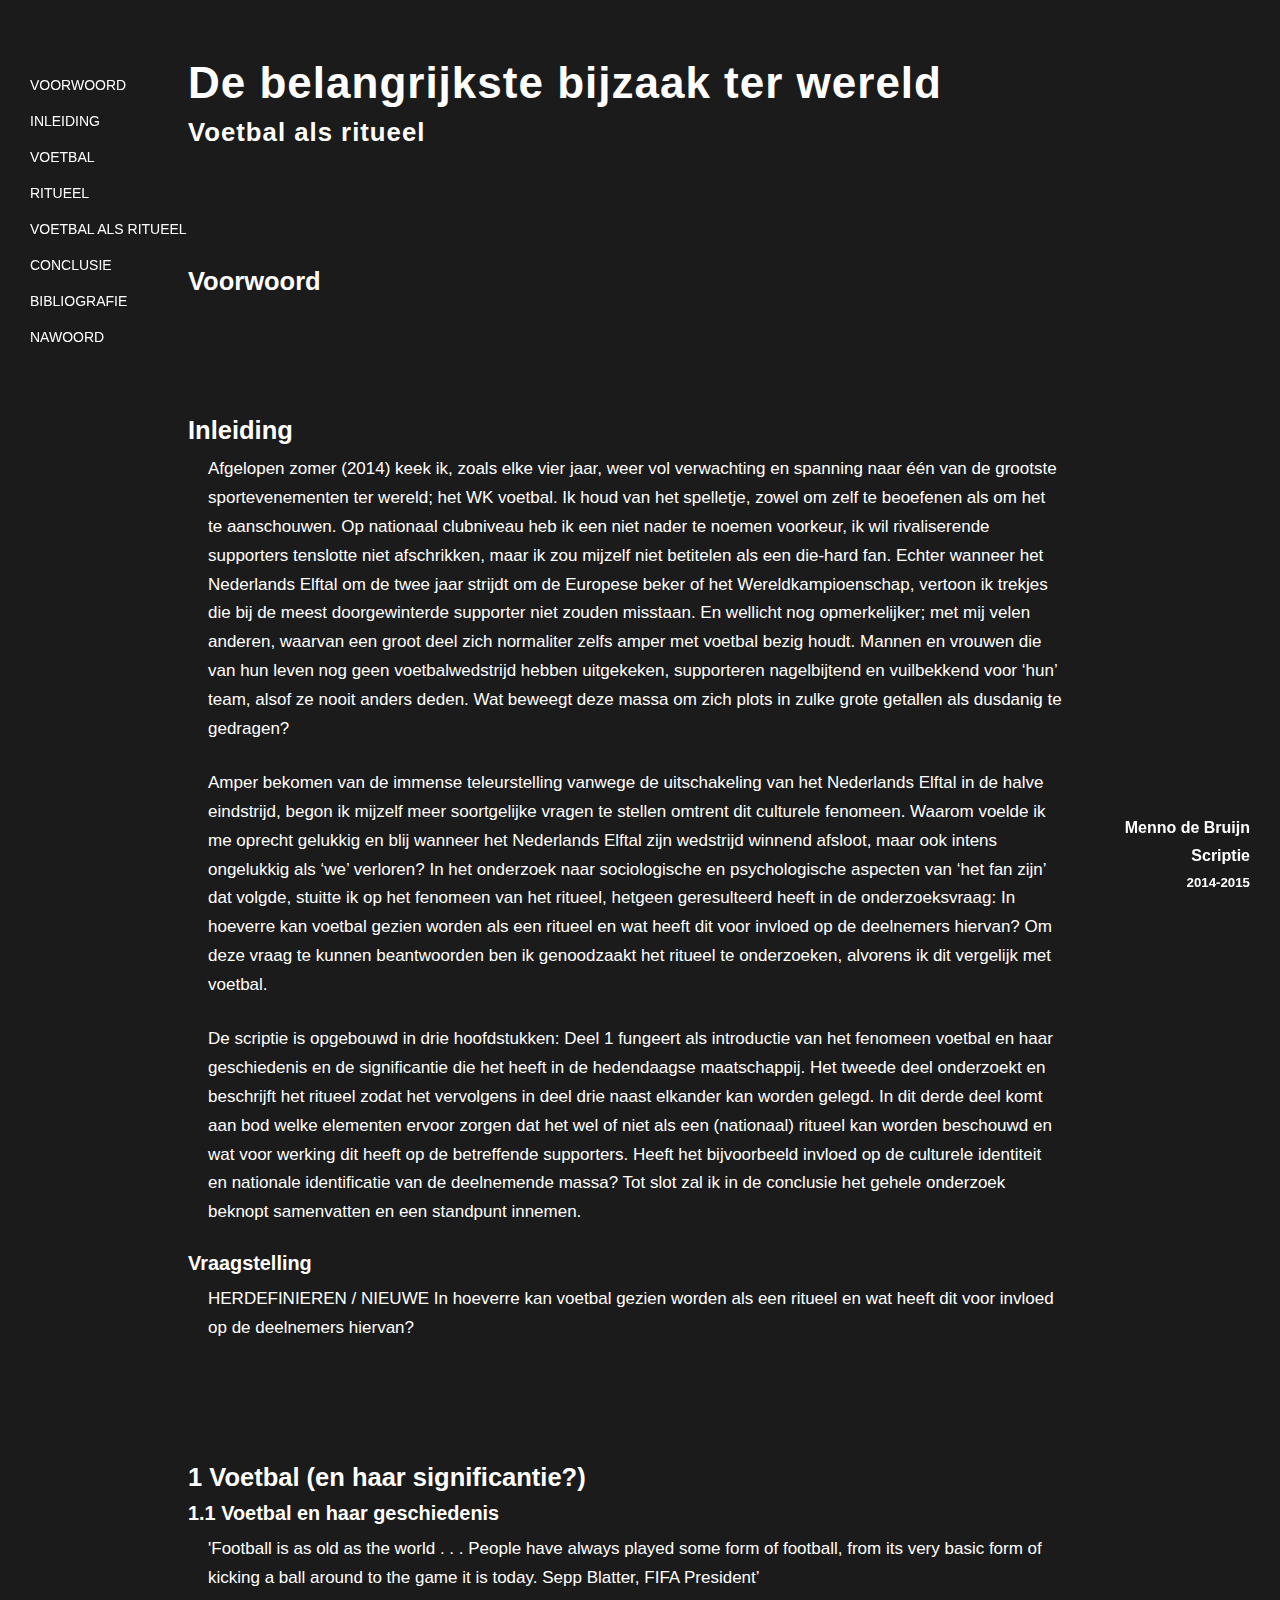
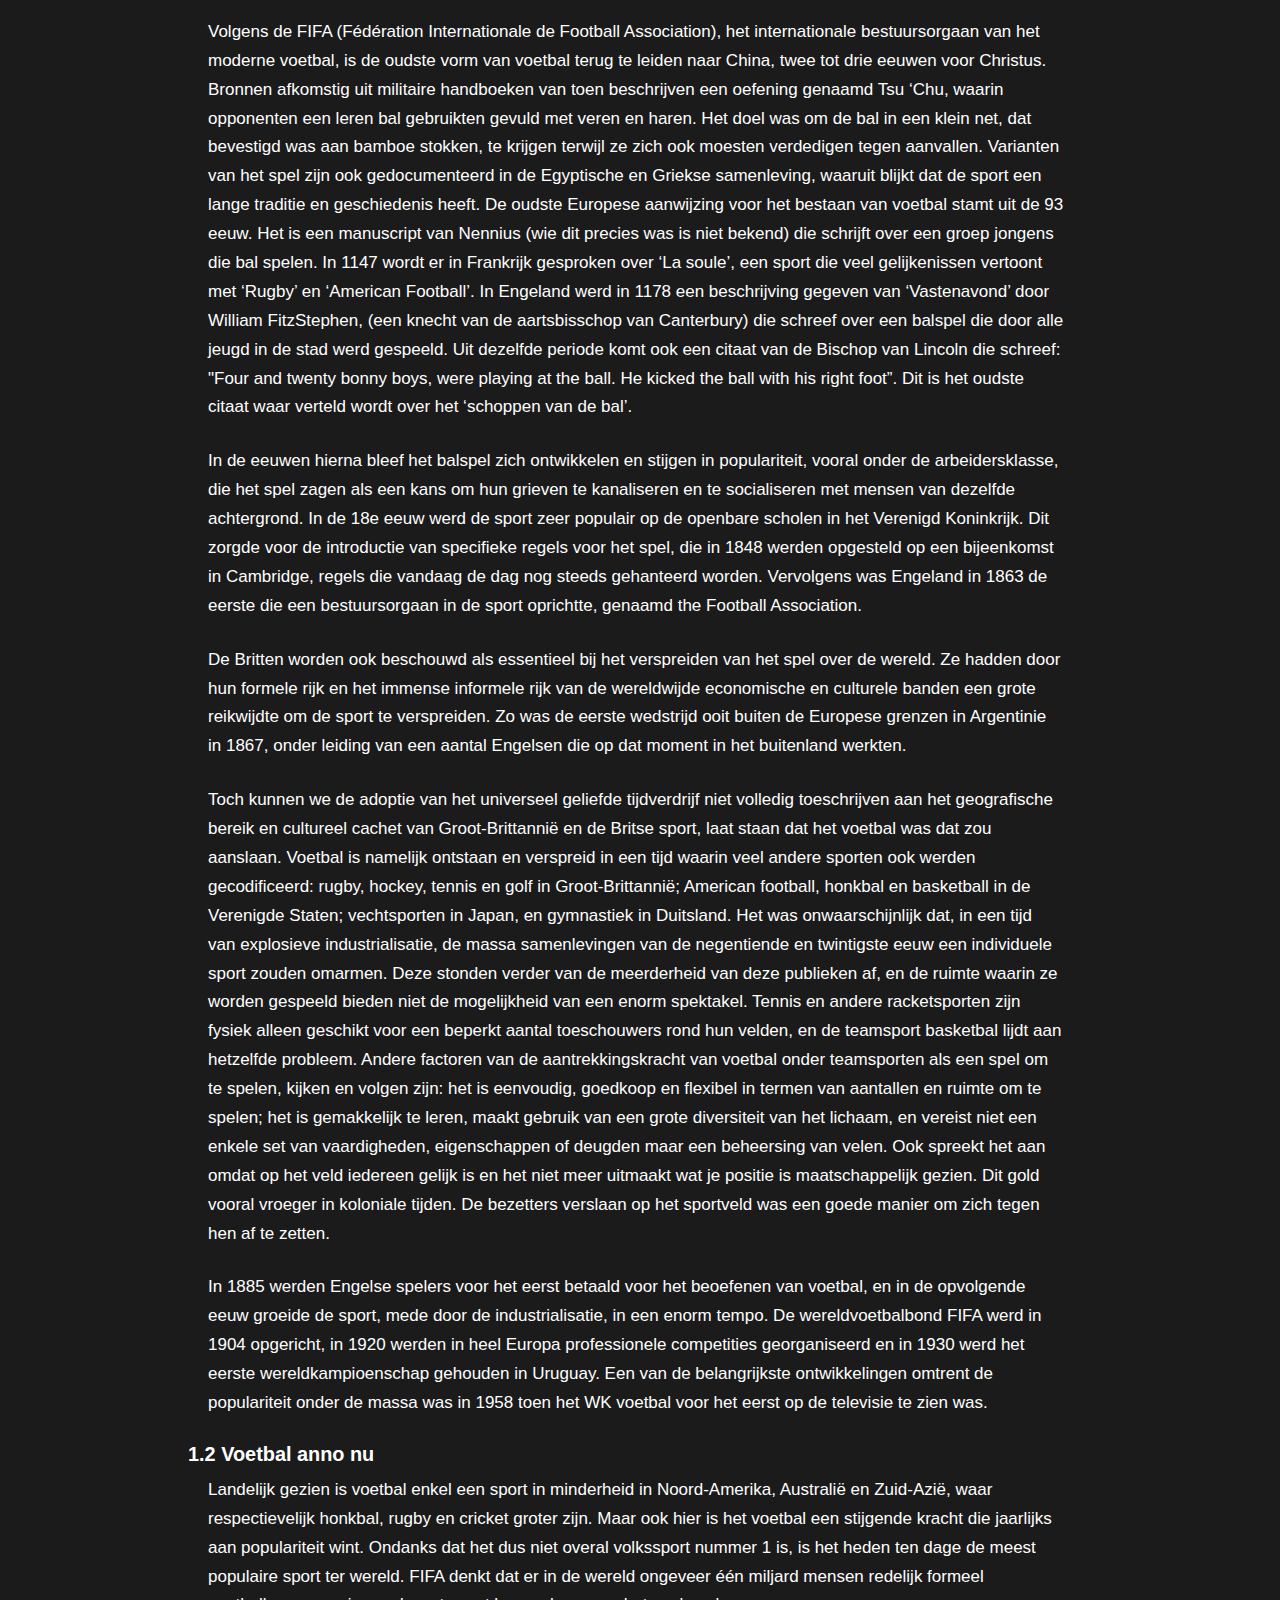
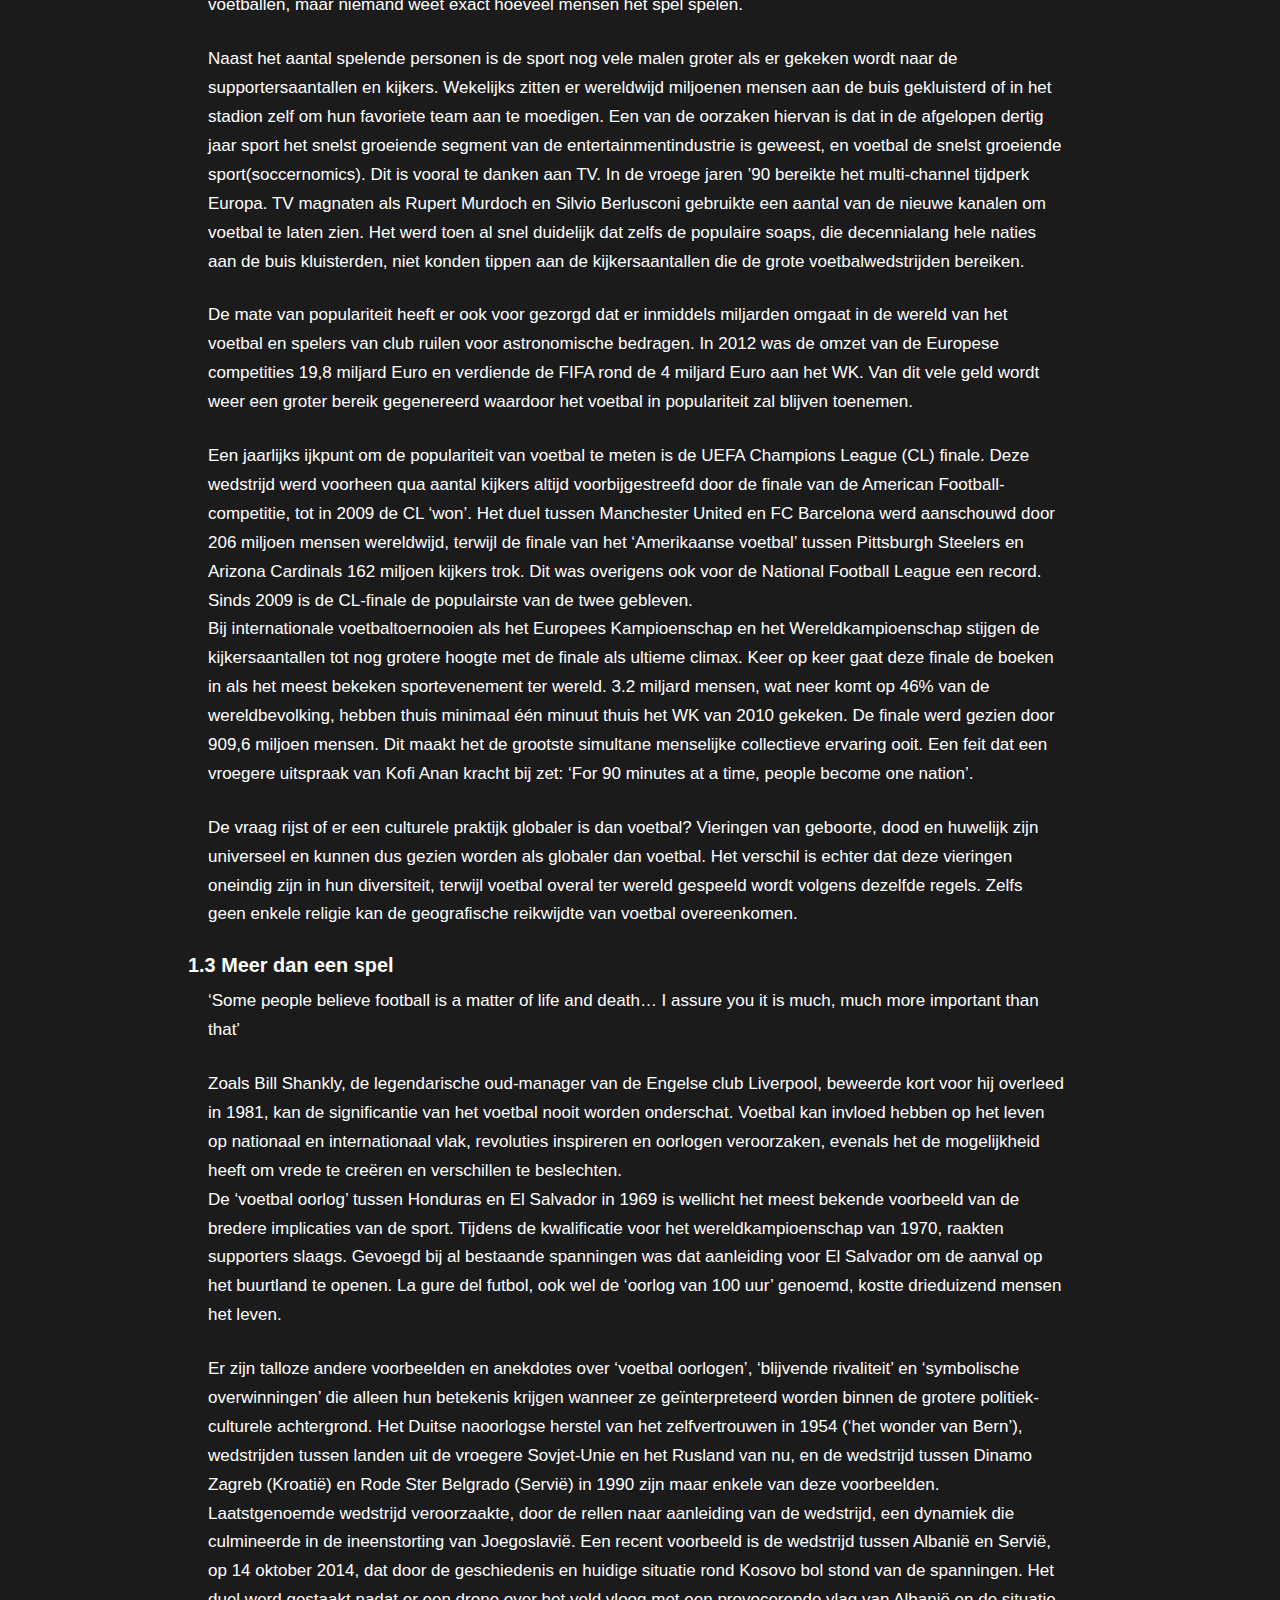
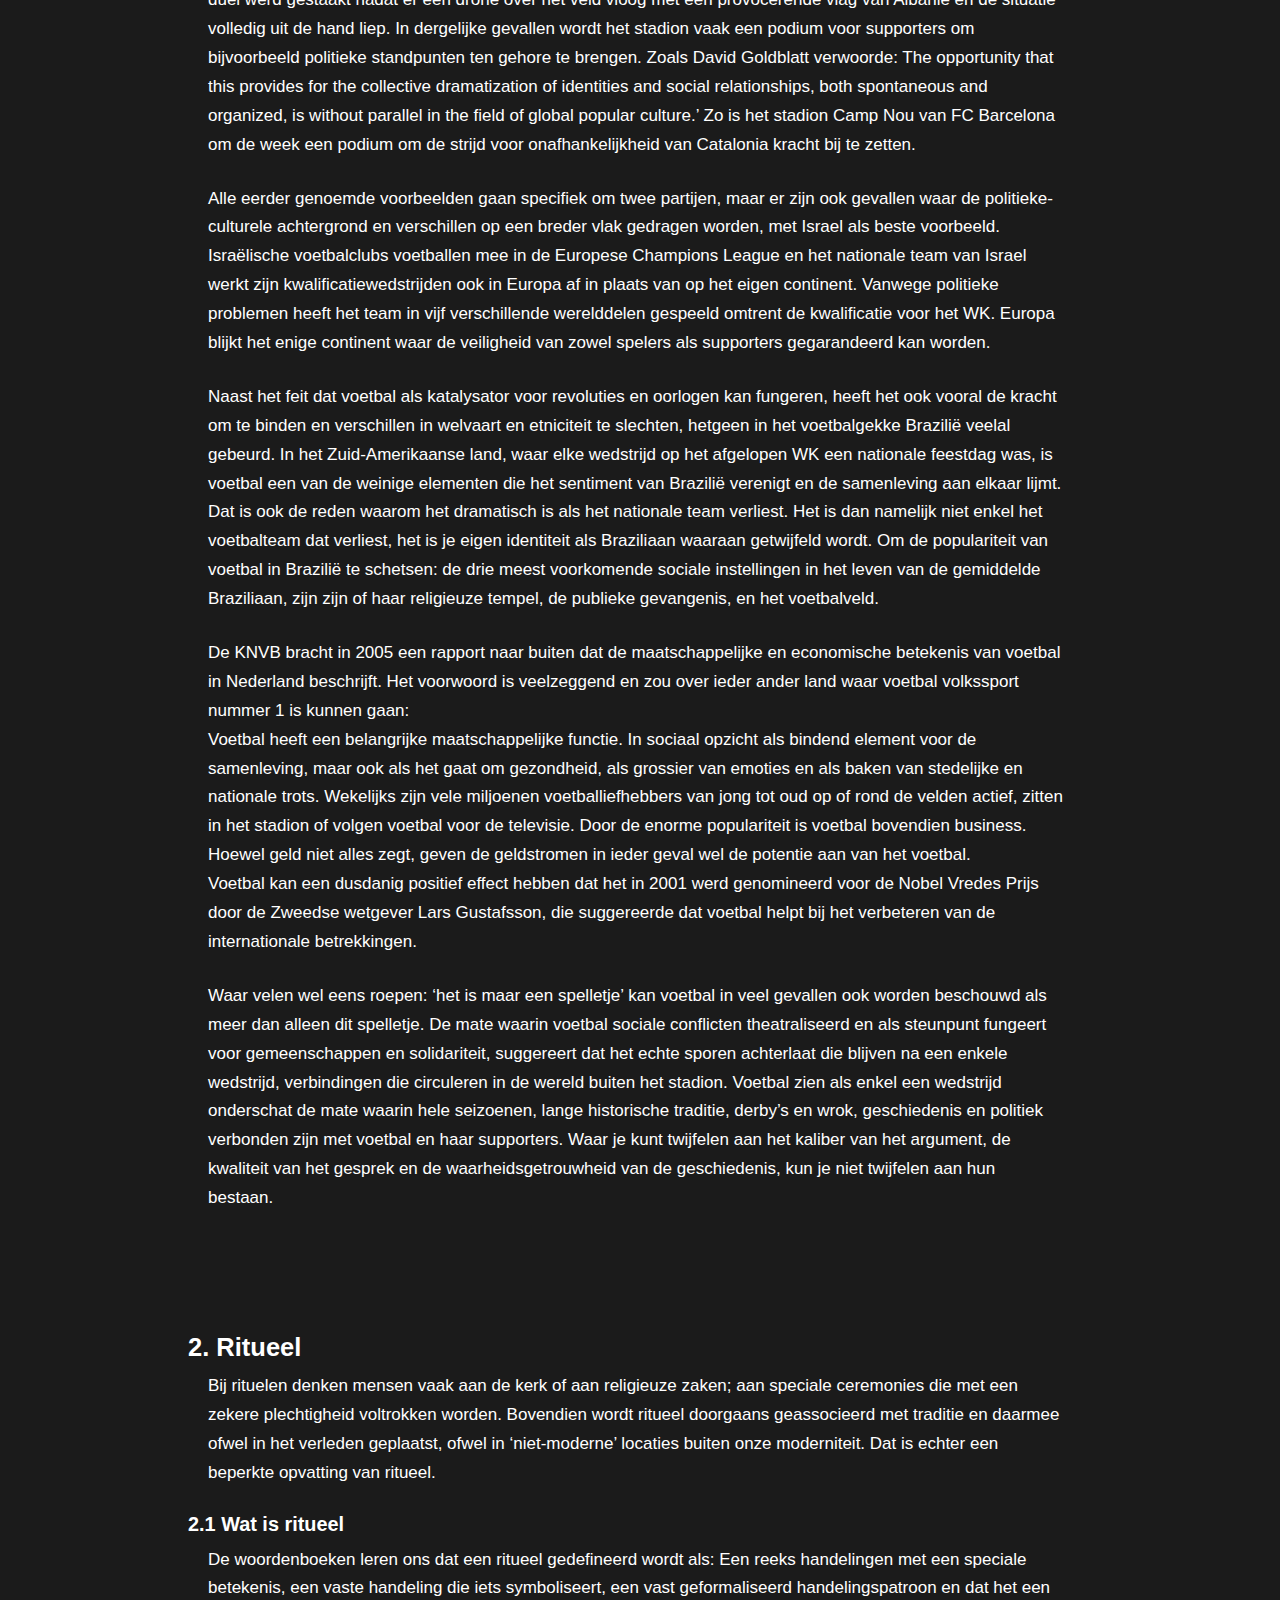
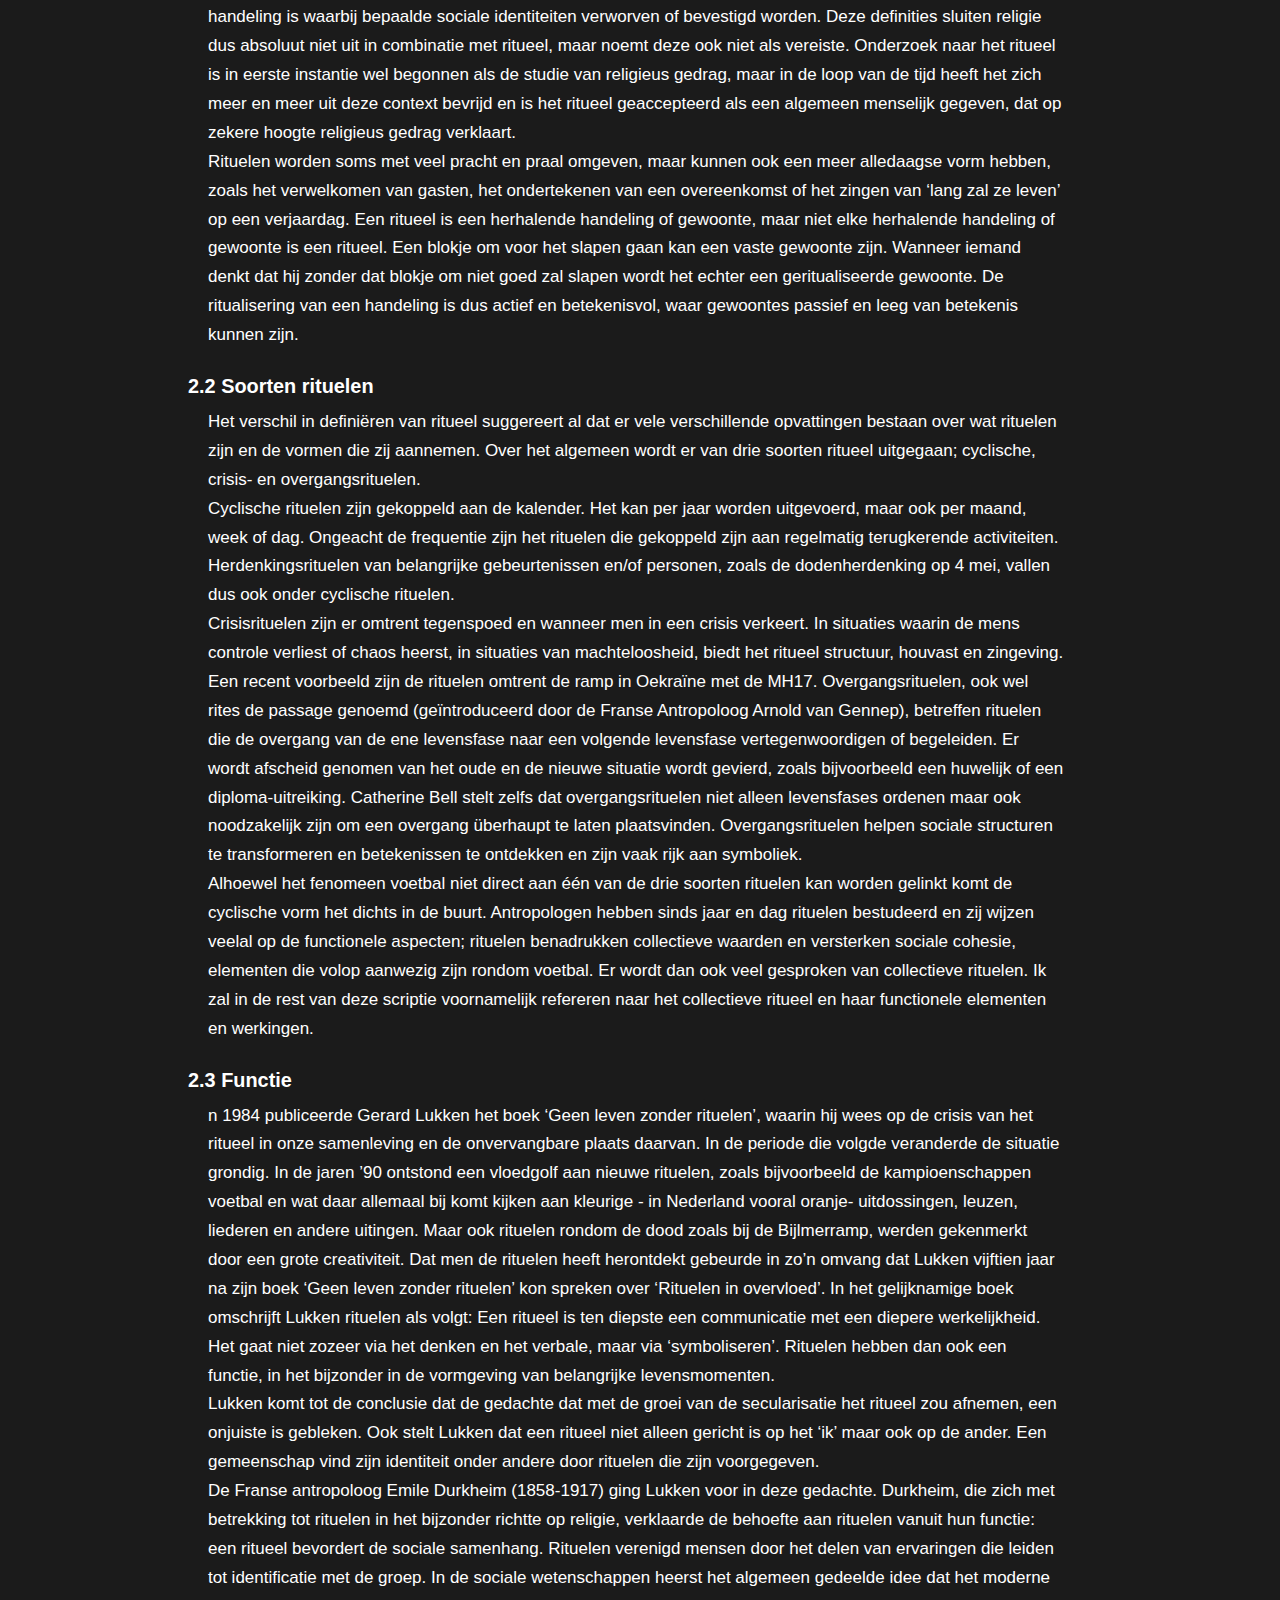
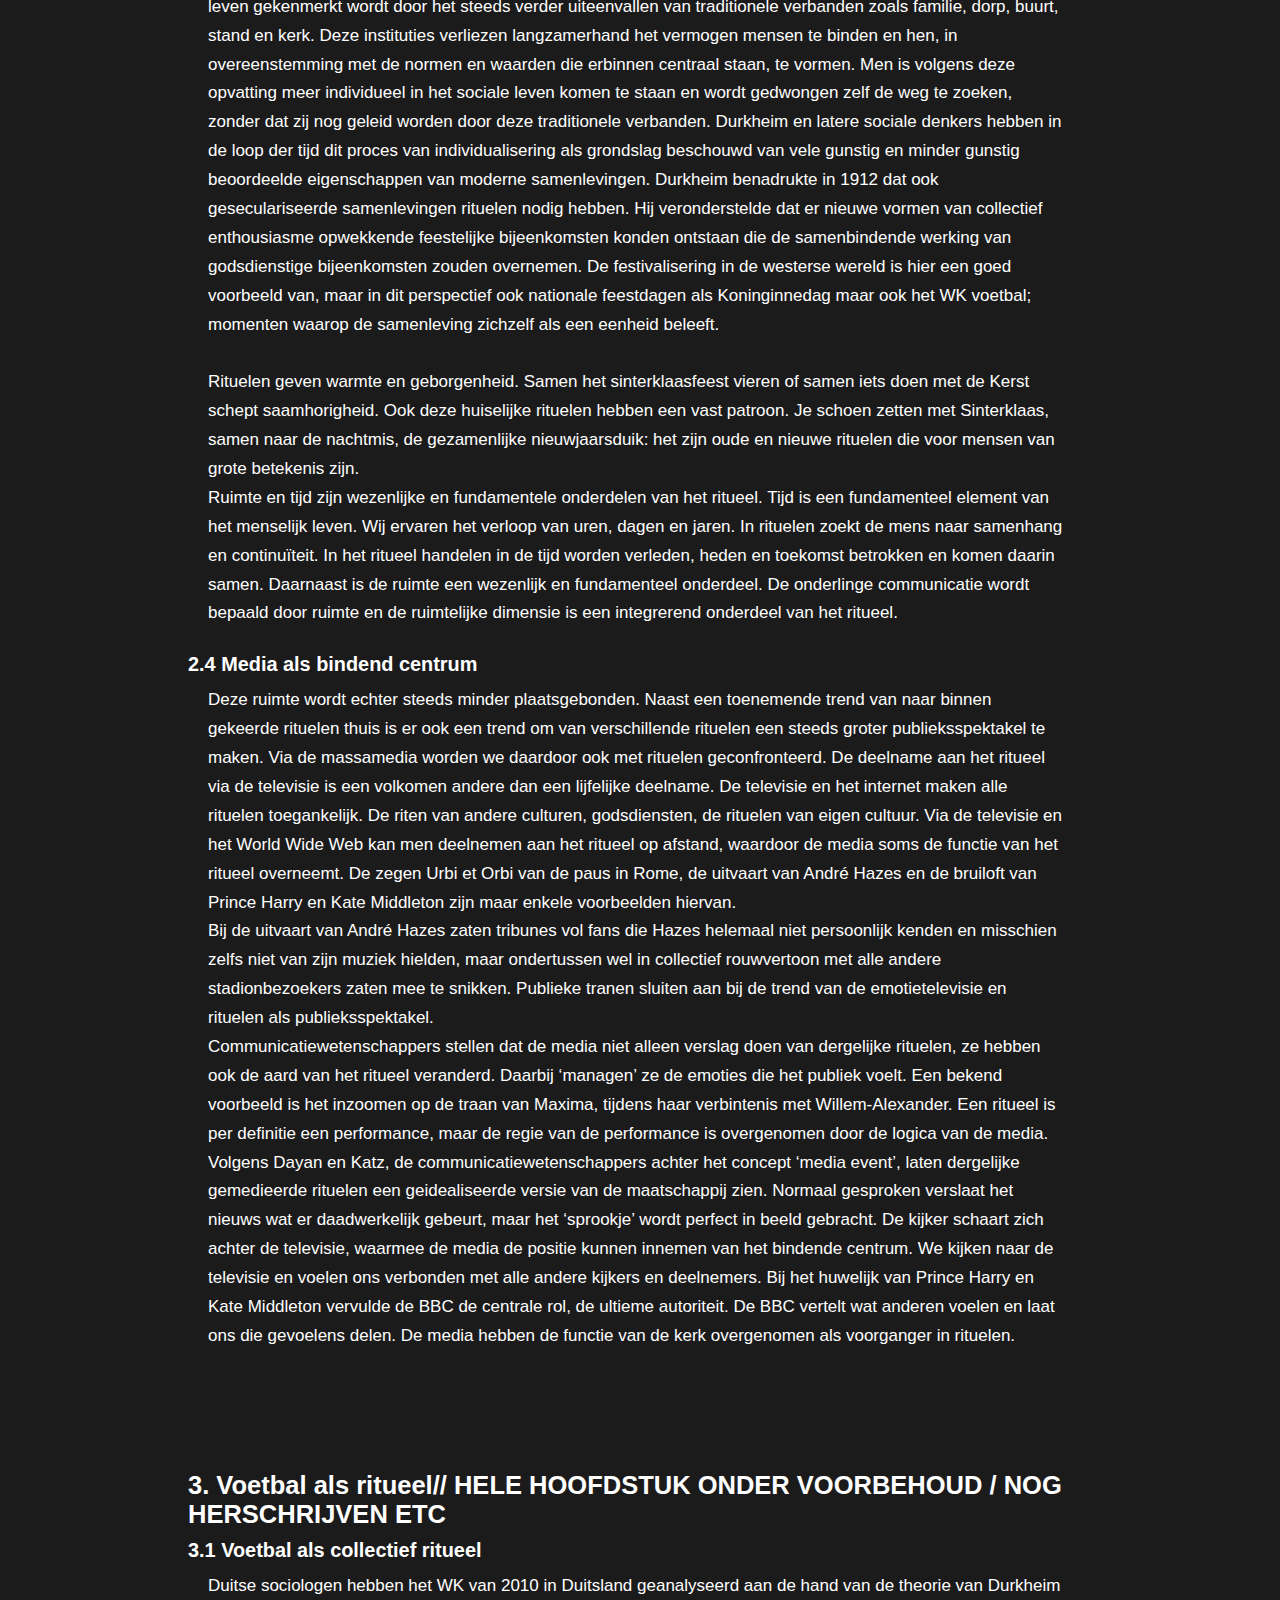
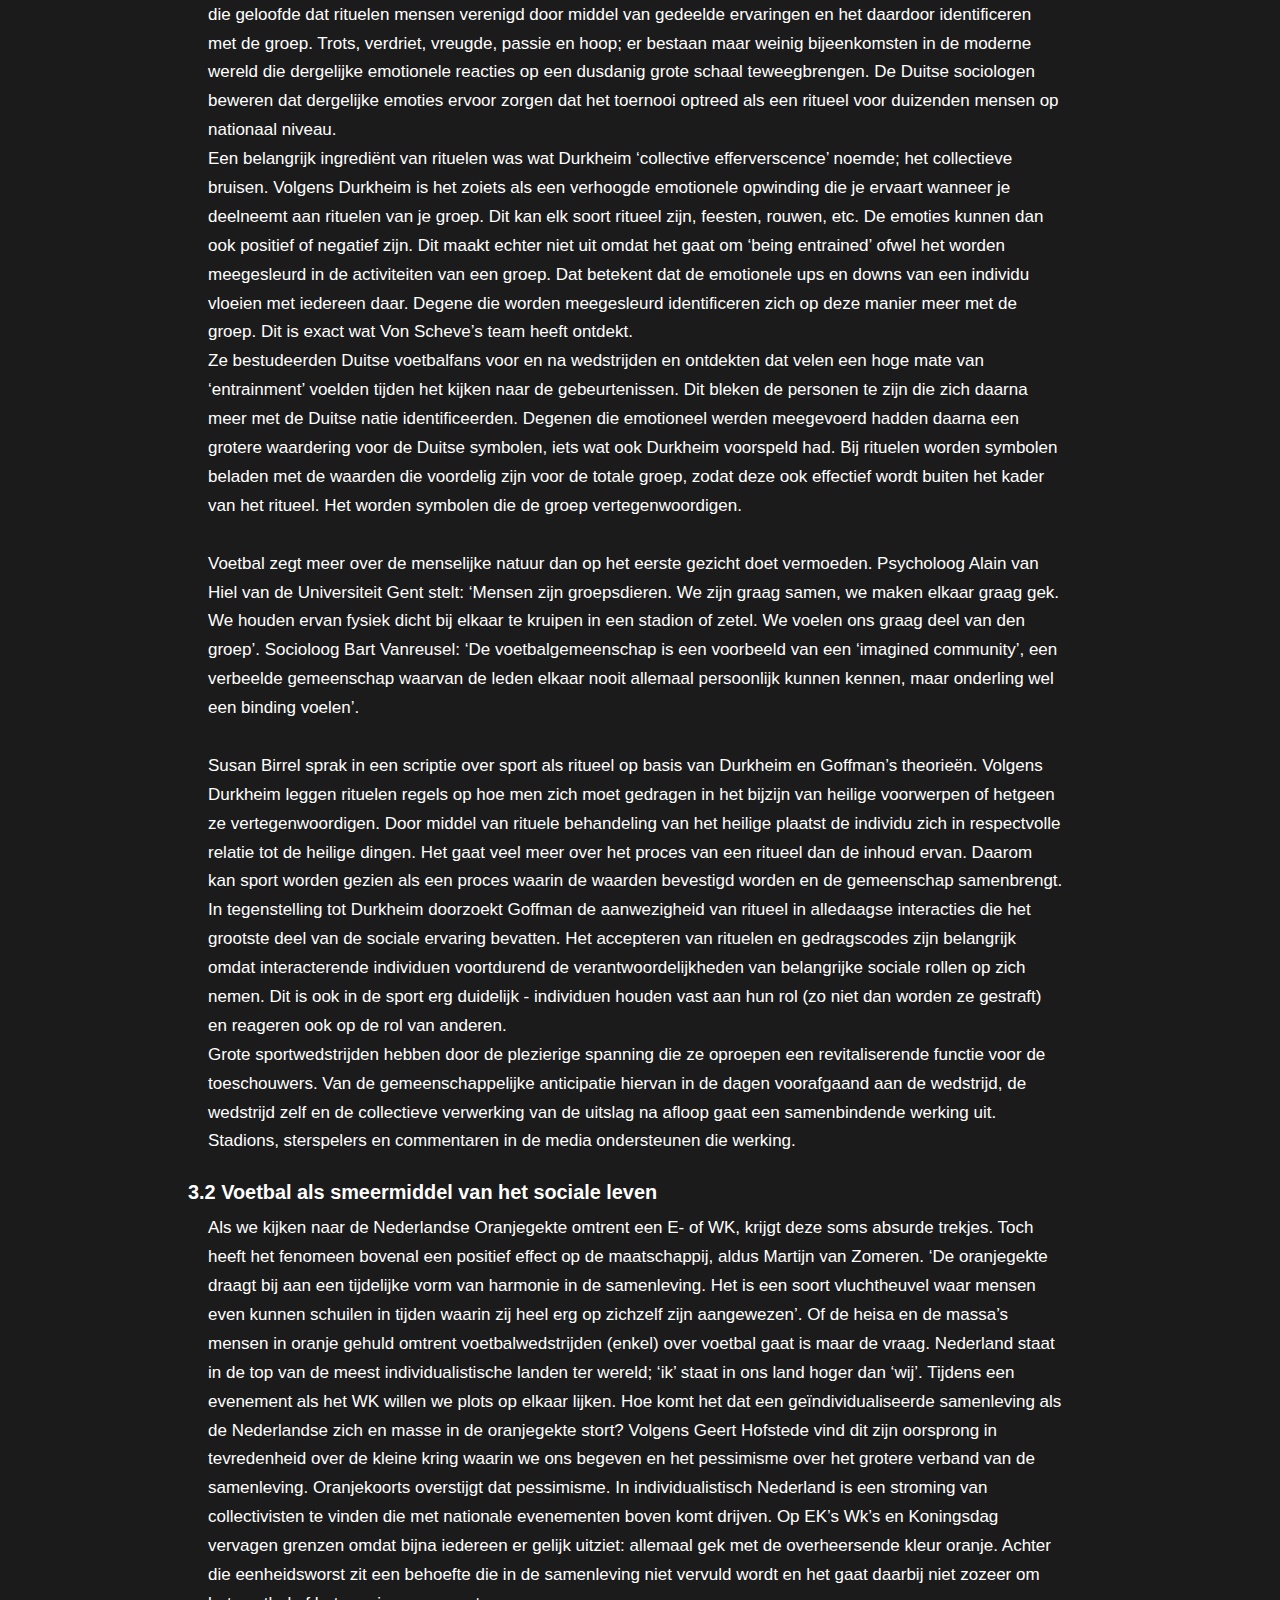
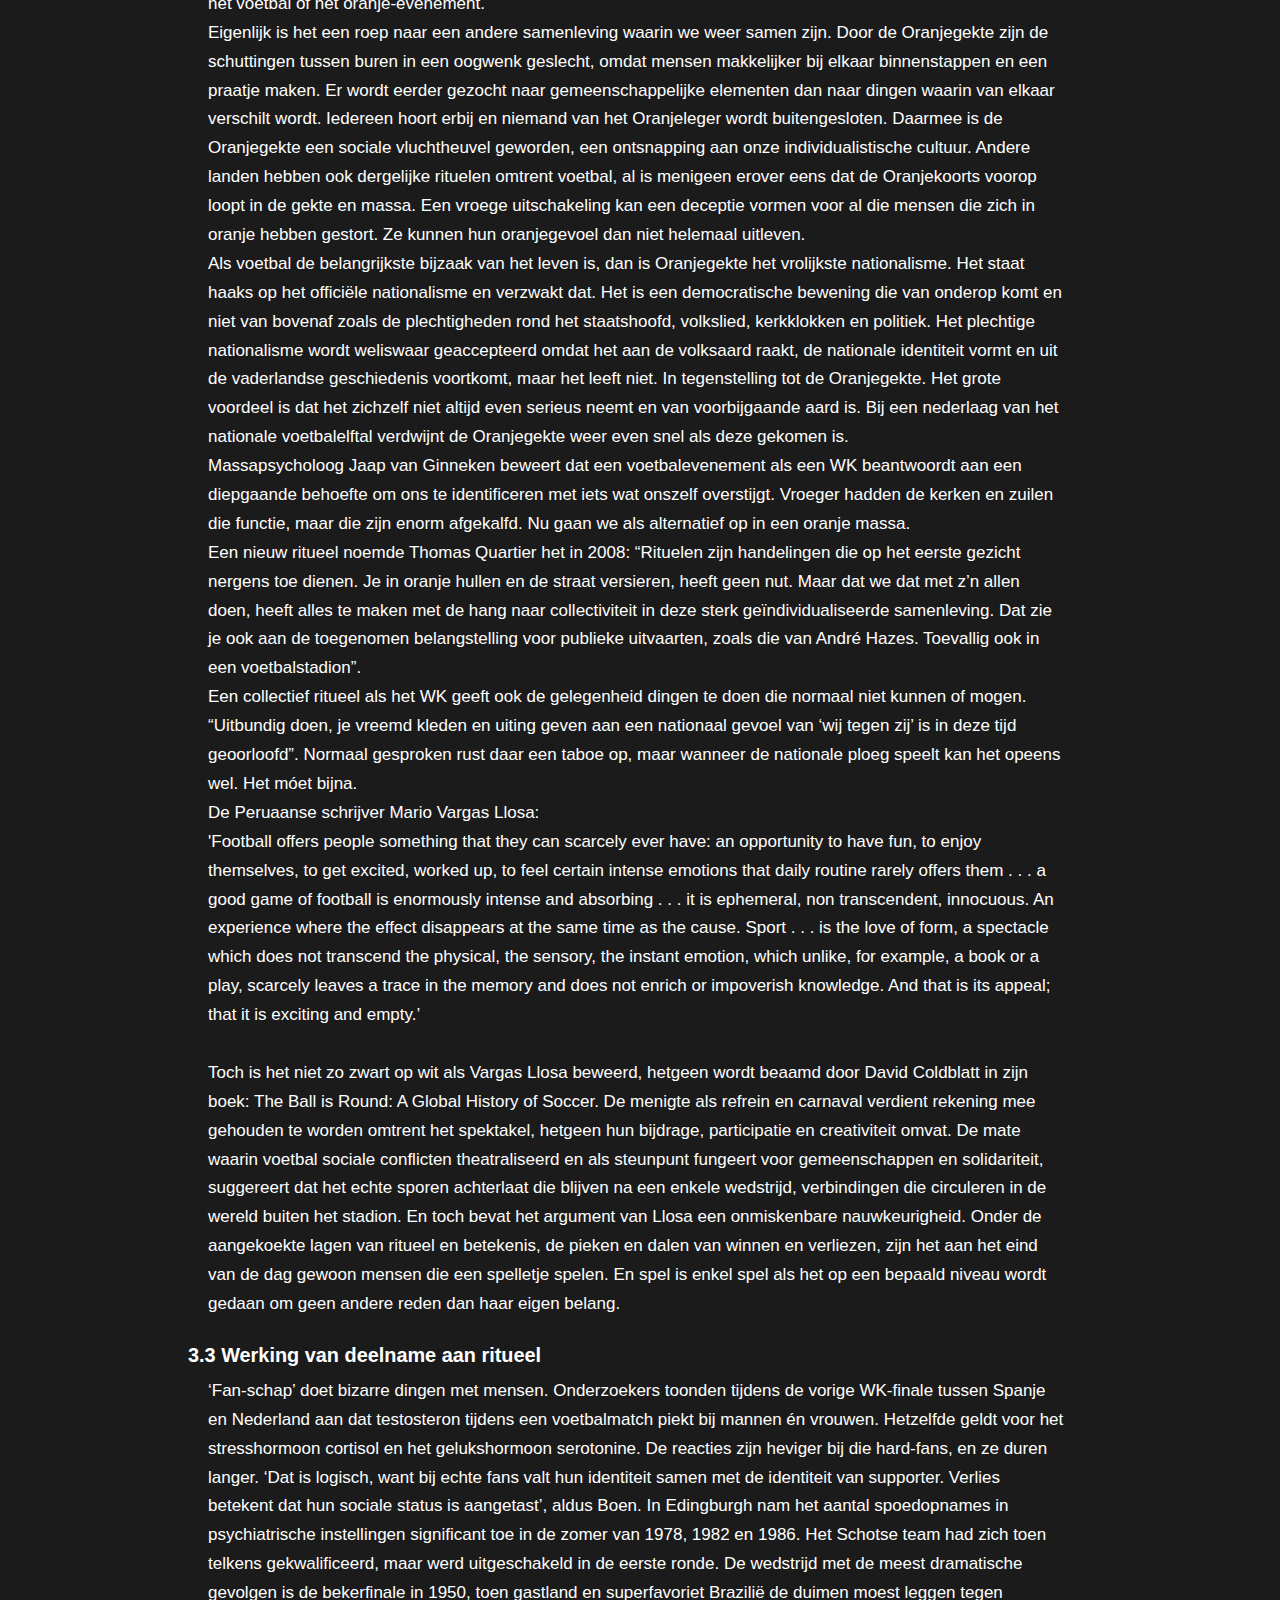
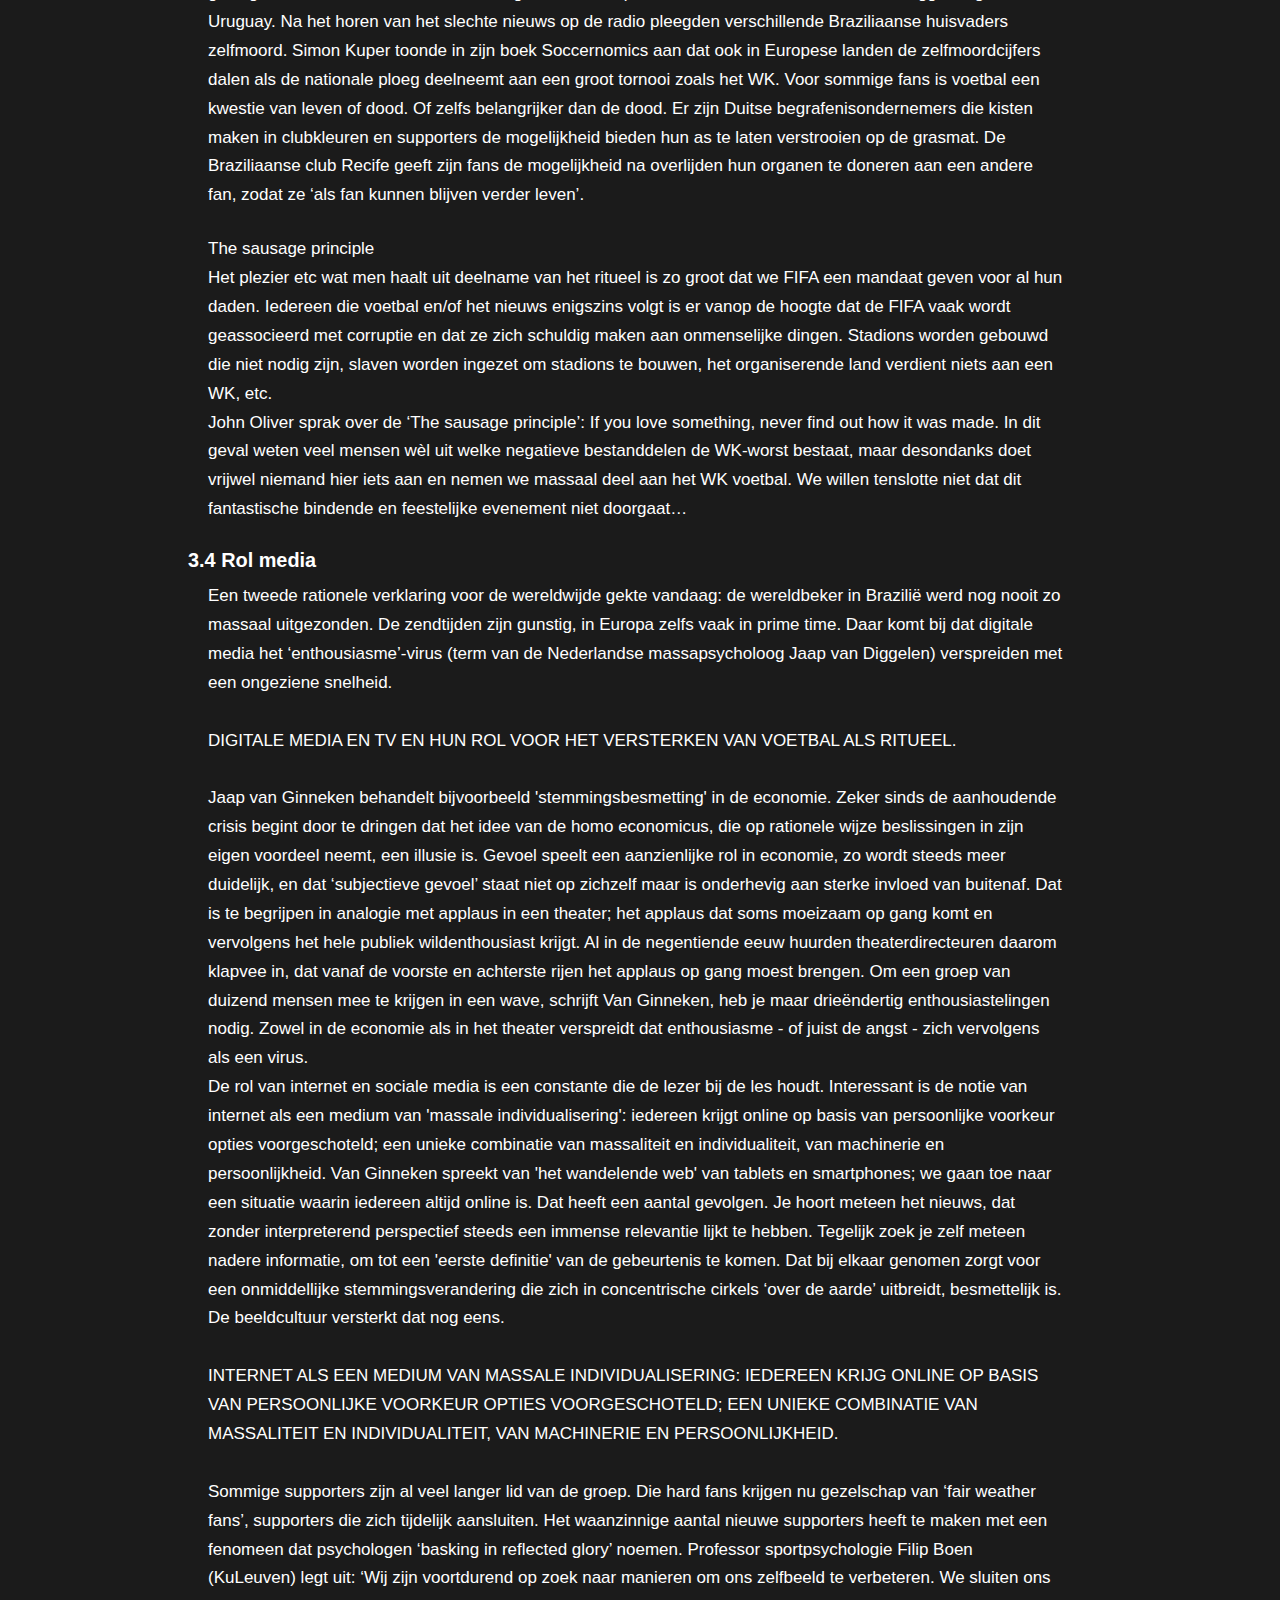
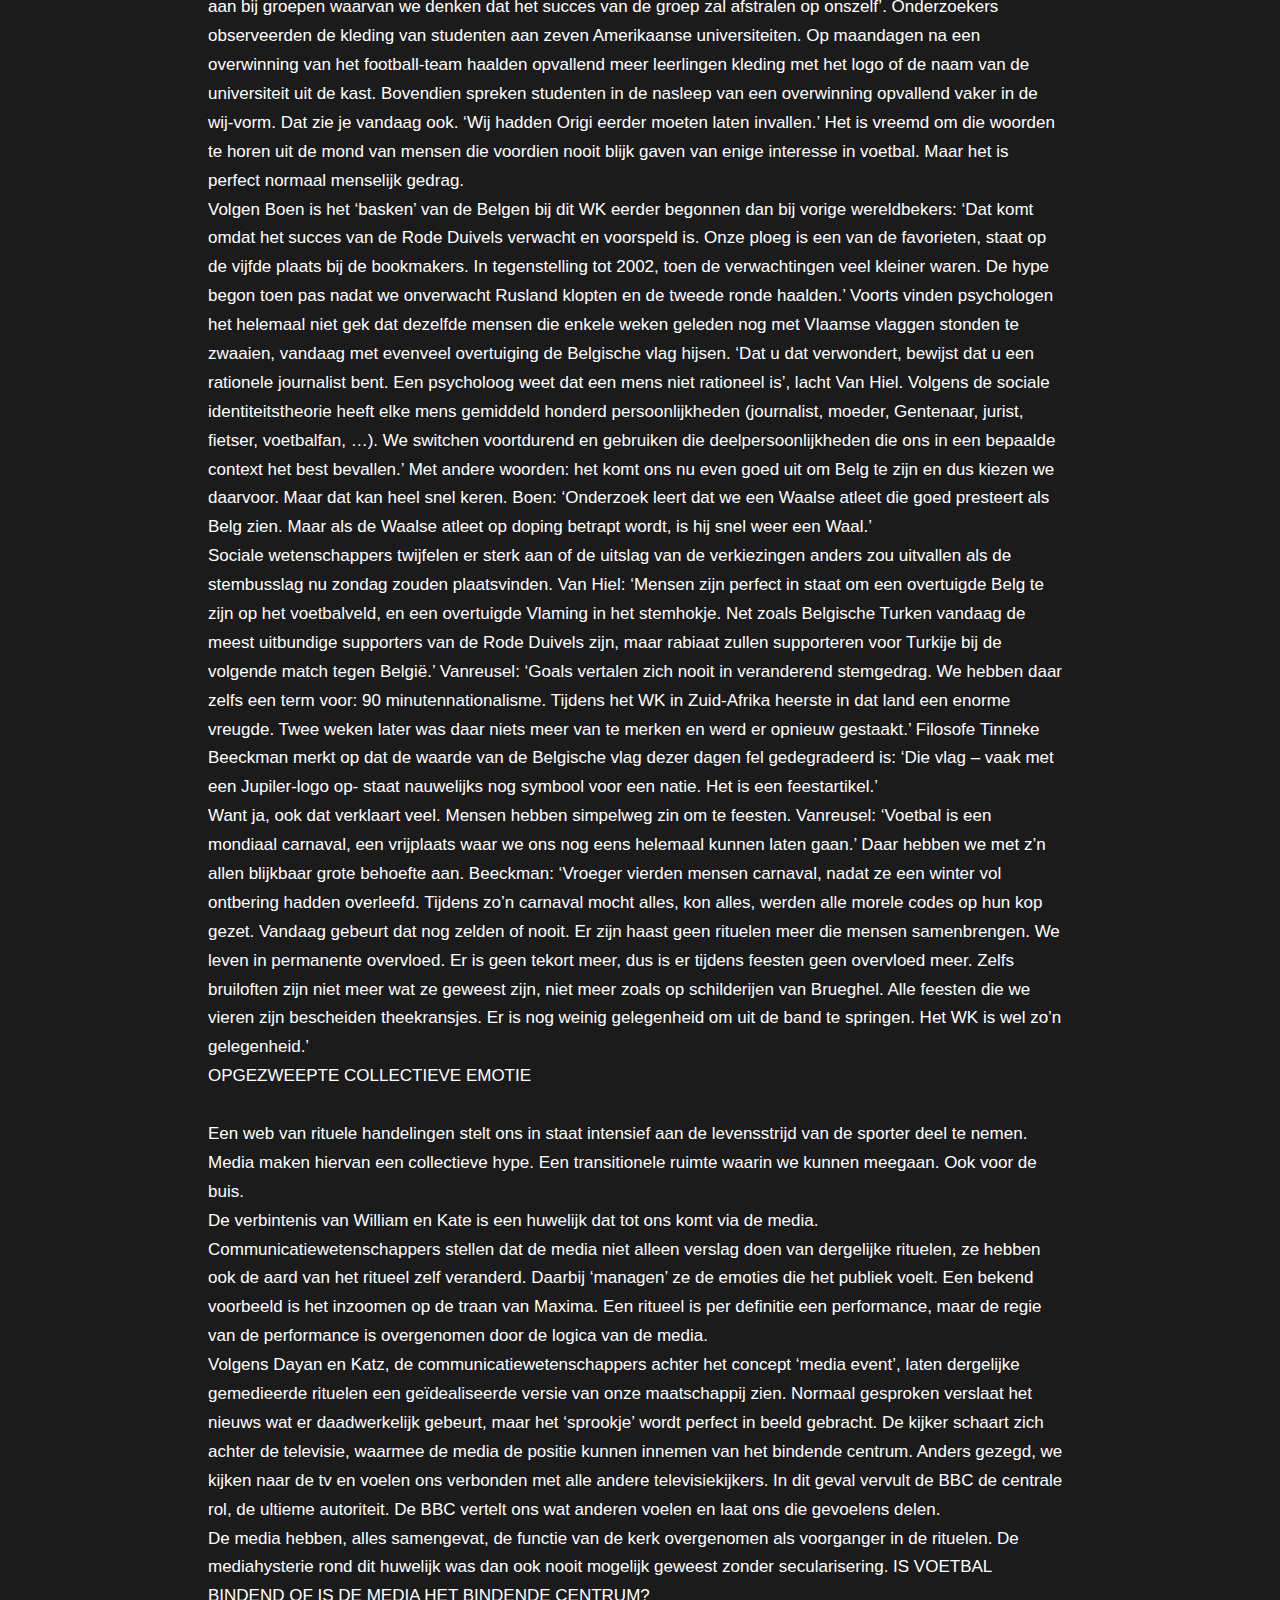
==== index.html @ d33cf3a5 "xx" ====
<!DOCTYPE html>
<html xmlns="http://www.w3.org/1999/xhtml" lang="en" xml:lang="en">
<!-- ** see note -->

    <head>
        <!-- The classical Cartesian distinction, head and body! In the head comes all the metadata page needs to function-->

        <title>De belangrijkste bijzaak ter wereld | Voetbal als ritueel | Menno de Bruijn</title> <!-- This is the title shown in the Window bar -->

        <meta charset="utf-8"> <!-- You need this so the browser can understand ‘typographic quotes’ and accented characters éëê etc.-->

        <meta name="viewport" content="width=device-width, initial-scale=1"> <!-- This tag is important if we make a responsive site
                                                                                  see http://kabk.github.io/govt4-coding/responsive-layout.html -->

        <meta name="description" content="This is where you can put a short description of the page. Google will sometimes display this, and Facebook uses it to display in a link preview.">
        
        <!-- The following metadata can be useful for archiving -->
        
        <meta property="dc:creator" content="Wilco Monen">
        <meta property="dc:created" content="2014-11-17T00:00:00Z">
        <meta property="dc:modified" content="2014-11-20T00:00:00Z">
        
        <!-- Link stylesheets!-->
        <link rel="stylesheet" type="text/css" href="css/normalize.css" /> <!-- This normalize.css file takes care of some inconsistencies between browsers -->
        <link rel="stylesheet" type="text/css" href="css/style.css" /><!-- Here I put the rest of my styles-->
		<link href='http://fonts.googleapis.com/css?family=Open+Sans:400italic,600italic,700italic,700,600,400' rel='stylesheet' type='text/css'>
		<link href='http://fonts.googleapis.com/css?family=Viga|Convergence|Asul:400,700' rel='stylesheet' type='text/css'>
		
	    <script src="js/modernizr.custom.js"></script>
	    <script src="js/jquery.min.js"></script><style type="text/css"></style>
	    <script>
	    $(function() {
	      $('a[href*=#]:not([href=#])').click(function() {
	        if (location.pathname.replace(/^\//,'') == this.pathname.replace(/^\//,'') && location.hostname == this.hostname) {

	          var target = $(this.hash);
	          target = target.length ? target : $('[name=' + this.hash.slice(1) +']');
	          if (target.length) {
	            $('html,body').animate({
	              scrollTop: target.offset().top
	            }, 1000);
	            return false;
	          }
	        }
	      });
	    });
	    </script>
    </head>
    <body>
        <header> <!-- In HTML5 there are the elements header, nav, article and aside that are just like divs (blocks)… 
                      The only difference is that through their name, they indicate their function,
                      so it helps in structuring the code -->
                 <!-- Note: the <head> tag is invisible metadata, the <header> tag is visible on the page!-->
            <h1>De belangrijkste bijzaak ter wereld</h1> <!-- HTML allows for six levels of headings.
           	 													 The convention is to use h1 for the site name, h2 for the article namee 
                                                                 h3 for the section name, h4 for the subsection name etc.
                                                                 Search engines rely on these headers -->
				<h3>Voetbal als ritueel</h3>
        </header>
        <nav>
            <ul> <!-- <ul> means unordered list. Instead of a ist of links like this, you could also make a paragraph and do many <br/>’s
                      The advantage of the list is that each list element has their own node (<li>), which gives you more control
                      over styling through CSS, and makes it more easy to add JavaScript behaviours (accordeon etcetera). -->
                <li><a href="#voorwoord">Voorwoord</a></li>
			    <li><a href="#inleiding">Inleiding</a></li>
                <li><a href="#voetbal">Voetbal</a></li>
                <li><a href="#Ritueel">Ritueel</a></li>
                <li><a href="#var">Voetbal als ritueel</a></li>
                <li><a href="#Conclusie">Conclusie</a></li>
                <li><a href="#bibliografie">Bibliografie</a></li>
                <li><a href="#nawoord">Nawoord</a></li>
				            </ul>
        </nav>
        <article> <!-- I’ve put the main text in an ‘article’ tag. By default we will get a kind of static, blog style layout,
                       where it will be one long scroll to the bottom. If you want to take elements of your thesis and position
                       them in different ways, you might need to divide them up into <section>’s or <div>’s before you can
                       position them through CSS -->
            <h2><a id="voorwoord">Voorwoord</a></h2>
            
            <h2><a name="inleiding">Inleiding</a></h2>
			
            <p>Afgelopen zomer (2014) keek ik, zoals elke vier jaar, weer vol verwachting en spanning naar één van de grootste sportevenementen ter wereld; het WK voetbal. Ik houd van het spelletje, zowel om zelf te beoefenen als om het te aanschouwen. Op nationaal clubniveau heb ik een niet nader te noemen voorkeur, ik wil rivaliserende supporters tenslotte niet afschrikken, maar ik zou mijzelf niet betitelen als een die-hard fan. Echter wanneer het Nederlands Elftal om de twee jaar strijdt om de Europese beker of het Wereldkampioenschap, vertoon ik trekjes die bij de meest doorgewinterde supporter niet zouden misstaan. En wellicht nog opmerkelijker; met mij velen anderen, waarvan een groot deel zich normaliter zelfs amper met voetbal bezig houdt. Mannen en vrouwen die van hun leven nog geen voetbalwedstrijd hebben uitgekeken, supporteren nagelbijtend en vuilbekkend voor ‘hun’ team, alsof ze nooit anders deden. Wat beweegt deze massa om zich plots in zulke grote getallen als dusdanig te gedragen? </p>

			<p>Amper bekomen van de immense teleurstelling vanwege de uitschakeling van het Nederlands Elftal in de halve eindstrijd, begon ik mijzelf meer soortgelijke vragen te stellen omtrent dit culturele fenomeen. Waarom voelde ik me oprecht gelukkig en blij wanneer het Nederlands Elftal zijn wedstrijd winnend afsloot, maar ook intens ongelukkig als ‘we’ verloren? In het onderzoek naar sociologische en psychologische aspecten van ‘het fan zijn’ dat volgde, stuitte ik op het fenomeen van het ritueel, hetgeen geresulteerd heeft in de onderzoeksvraag: In hoeverre kan voetbal gezien worden als een ritueel en wat heeft dit voor invloed op de deelnemers hiervan? Om deze vraag te kunnen beantwoorden ben ik genoodzaakt het ritueel te onderzoeken, alvorens ik dit vergelijk met voetbal. </p>

			<p>De scriptie is opgebouwd in drie hoofdstukken: Deel 1 fungeert als introductie van het fenomeen voetbal en haar geschiedenis en de significantie die het heeft in de hedendaagse maatschappij. Het tweede deel onderzoekt en beschrijft het ritueel zodat het vervolgens in deel drie naast elkander kan worden gelegd. In dit derde deel komt aan bod welke elementen ervoor zorgen dat het wel of niet als een (nationaal) ritueel kan worden beschouwd en wat voor werking dit heeft op de betreffende supporters. Heeft het bijvoorbeeld invloed op de culturele identiteit en nationale identificatie van de deelnemende massa? Tot slot zal ik in de conclusie het gehele onderzoek beknopt samenvatten en een standpunt innemen.</p>
	
			<h3>Vraagstelling</h3>
				<p> HERDEFINIEREN / NIEUWE In hoeverre kan voetbal gezien worden als een ritueel en wat heeft dit voor invloed op de deelnemers hiervan?</p>
            
			<h2><a name="voetbal">1 Voetbal (en haar significantie?)</a></h2>
            <h3>1.1 Voetbal en haar geschiedenis</h3>
            
			<p>'Football is as old as the world . . . People have always played some form of football, from its very basic form of kicking a ball around to the game it is today.
Sepp Blatter, FIFA President’</p>

			<p>Volgens de FIFA (Fédération Internationale de Football Association), het internationale bestuursorgaan van het moderne voetbal, is de oudste vorm van voetbal terug te leiden naar China, twee tot drie eeuwen voor Christus. Bronnen afkomstig uit militaire handboeken van toen beschrijven een oefening genaamd Tsu ‘Chu, waarin opponenten een leren bal gebruikten gevuld met veren en haren. Het doel was om de bal in een klein net, dat bevestigd was aan bamboe stokken, te krijgen terwijl ze zich ook moesten verdedigen tegen aanvallen. Varianten van het spel zijn ook gedocumenteerd in de Egyptische en Griekse samenleving, waaruit blijkt dat de sport een lange traditie en geschiedenis heeft. De oudste Europese aanwijzing voor het bestaan van voetbal stamt uit de 93 eeuw. Het is een manuscript van Nennius (wie dit precies was is niet bekend) die schrijft over een groep jongens die bal spelen. In 1147 wordt er in Frankrijk gesproken over ‘La soule’, een sport die veel gelijkenissen vertoont met ‘Rugby’ en ‘American Football’. In Engeland werd in 1178 een beschrijving gegeven van ‘Vastenavond’ door William FitzStephen, (een knecht van de aartsbisschop van Canterbury) die schreef over een balspel die door alle jeugd in de stad werd gespeeld. Uit dezelfde periode komt ook een citaat van de Bischop van Lincoln die schreef:

"Four and twenty bonny boys, were playing at the ball. He kicked the ball with his right foot”.

Dit is het oudste citaat waar verteld wordt over het ‘schoppen van de bal’. </p>

			<p>In de eeuwen hierna bleef het balspel zich ontwikkelen en stijgen in populariteit, vooral onder de arbeidersklasse, die het spel zagen als een kans om hun grieven te kanaliseren en te socialiseren met mensen van dezelfde achtergrond. In de 18e eeuw werd de sport zeer populair op de openbare scholen in het Verenigd Koninkrijk. Dit zorgde voor de introductie van specifieke regels voor het spel, die in 1848 werden opgesteld op een bijeenkomst in Cambridge, regels die vandaag de dag nog steeds gehanteerd worden. Vervolgens was Engeland in 1863 de eerste die een bestuursorgaan in de sport oprichtte, genaamd the Football Association.</P>

			<p>De Britten worden ook beschouwd als essentieel bij het verspreiden van het spel over de wereld. Ze hadden door hun formele rijk en het immense informele rijk van de wereldwijde economische en culturele banden een grote reikwijdte om de sport te verspreiden. Zo was de eerste wedstrijd ooit buiten de Europese grenzen in Argentinie in 1867, onder leiding van een aantal Engelsen die op dat moment in het buitenland werkten.  
</p>

			<p>Toch kunnen we de adoptie van het universeel geliefde tijdverdrijf niet volledig toeschrijven aan het geografische bereik en cultureel cachet van Groot-Brittannië en de Britse sport, laat staan dat het voetbal was dat zou aanslaan. Voetbal is namelijk ontstaan en verspreid in een tijd waarin veel andere sporten ook werden gecodificeerd: rugby, hockey, tennis en golf in Groot-Brittannië; American football, honkbal en basketball in de Verenigde Staten; vechtsporten in Japan, en gymnastiek in Duitsland. Het was onwaarschijnlijk dat, in een tijd van explosieve industrialisatie, de massa samenlevingen van de negentiende en twintigste eeuw een individuele sport zouden omarmen. Deze stonden verder van de meerderheid van deze publieken af, en de ruimte waarin ze worden gespeeld bieden niet de mogelijkheid van een enorm spektakel. Tennis en andere racketsporten zijn fysiek alleen geschikt voor een beperkt aantal toeschouwers rond hun velden, en de teamsport basketbal lijdt aan hetzelfde probleem. Andere factoren van de aantrekkingskracht van voetbal onder teamsporten als een spel om te spelen, kijken en volgen zijn: het is eenvoudig, goedkoop en flexibel in termen van aantallen en ruimte om te spelen; het is gemakkelijk te leren, maakt gebruik van een grote diversiteit van het lichaam, en vereist niet een enkele set van vaardigheden, eigenschappen of deugden maar een beheersing van velen. Ook spreekt het aan omdat op het veld iedereen gelijk is en het niet meer uitmaakt wat je positie is maatschappelijk gezien. Dit gold vooral vroeger in koloniale tijden. De bezetters verslaan op het sportveld was een goede manier om zich tegen hen af te zetten. </p>

			<p> In 1885 werden Engelse spelers voor het eerst betaald voor het beoefenen van voetbal, en in de opvolgende eeuw groeide de sport, mede door de industrialisatie, in een enorm tempo. De wereldvoetbalbond FIFA werd in 1904 opgericht, in 1920 werden in heel Europa professionele competities georganiseerd en in 1930 werd het eerste wereldkampioenschap gehouden in Uruguay. Een van de belangrijkste ontwikkelingen omtrent de populariteit onder de massa was in 1958 toen het WK voetbal voor het eerst op de televisie te zien was. </p>
			


				<h3>1.2 Voetbal anno nu</h3>
				<p>Landelijk gezien is voetbal enkel een sport in minderheid in Noord-Amerika, Australië en Zuid-Azië, waar respectievelijk honkbal, rugby en cricket groter zijn. Maar ook hier is het voetbal een stijgende kracht die jaarlijks aan populariteit wint. Ondanks dat het dus niet overal volkssport nummer 1 is, is het heden ten dage de meest populaire sport ter wereld. FIFA denkt dat er in de wereld ongeveer één miljard mensen redelijk formeel voetballen, maar niemand weet exact hoeveel mensen het spel spelen.
</p>

<p>Naast het aantal spelende personen is de sport nog vele malen groter als er gekeken wordt naar de supportersaantallen en kijkers. Wekelijks zitten er wereldwijd miljoenen mensen aan de buis gekluisterd of in het stadion zelf om hun favoriete team aan te moedigen. Een van de oorzaken hiervan is dat in de afgelopen dertig jaar sport het snelst groeiende segment van de entertainmentindustrie is geweest, en voetbal de snelst groeiende sport(soccernomics). Dit is vooral te danken aan TV. In de vroege jaren ’90 bereikte het multi-channel tijdperk Europa. TV magnaten als Rupert Murdoch en Silvio Berlusconi gebruikte een aantal van de nieuwe kanalen om voetbal te laten zien. Het werd toen al snel duidelijk dat zelfs de populaire soaps, die decennialang hele naties aan de buis kluisterden, niet konden tippen aan de kijkersaantallen die de grote voetbalwedstrijden bereiken. 
 </p>

<p>De mate van populariteit heeft er ook voor gezorgd dat er inmiddels miljarden omgaat in de wereld van het voetbal en spelers van club ruilen voor astronomische bedragen. In 2012 was de omzet van de Europese competities 19,8 miljard Euro en verdiende de FIFA rond de 4 miljard Euro aan het WK. Van dit vele geld wordt weer een groter bereik gegenereerd waardoor het voetbal in populariteit zal blijven toenemen.
</p>

<p>Een jaarlijks ijkpunt om de populariteit van voetbal te meten is de UEFA Champions League (CL) finale. Deze wedstrijd werd voorheen qua aantal kijkers altijd voorbijgestreefd door de finale van de American Football-competitie, tot in 2009 de CL ‘won’. Het duel tussen Manchester United en FC Barcelona werd aanschouwd door 206 miljoen mensen wereldwijd, terwijl de finale van het ‘Amerikaanse voetbal’ tussen Pittsburgh Steelers en Arizona Cardinals 162 miljoen kijkers trok. Dit was overigens ook voor de National Football League een record. Sinds 2009 is de CL-finale de populairste van de twee gebleven. </br>
Bij internationale voetbaltoernooien als het Europees Kampioenschap en het Wereldkampioenschap stijgen de kijkersaantallen tot nog grotere hoogte met de finale als ultieme climax. Keer op keer gaat deze finale de boeken in als het meest bekeken sportevenement ter wereld. 3.2 miljard mensen, wat neer komt op 46% van de wereldbevolking, hebben thuis minimaal één minuut thuis het WK van 2010 gekeken. De finale werd gezien door 909,6 miljoen mensen. Dit maakt het de grootste simultane menselijke collectieve ervaring ooit. Een feit dat een vroegere uitspraak van Kofi Anan kracht bij zet: ‘For 90 minutes at a time, people become one nation’.</p>

				<p>De vraag rijst of er een culturele praktijk globaler is dan voetbal? Vieringen van geboorte, dood en huwelijk zijn universeel en kunnen dus gezien worden als globaler dan voetbal. Het verschil is echter dat deze vieringen oneindig zijn in hun diversiteit, terwijl voetbal overal ter wereld gespeeld wordt volgens dezelfde regels. Zelfs geen enkele religie kan de geografische reikwijdte van voetbal overeenkomen. </p>
				
				<h3>1.3 Meer dan een spel</h3>
				<p>‘Some people believe football is a matter of life and death… I assure you it is much, much more important than that’
</p>

<p>Zoals Bill Shankly, de legendarische oud-manager van de Engelse club Liverpool, beweerde kort voor hij overleed in 1981, kan de significantie van het voetbal nooit worden onderschat. Voetbal kan invloed hebben op het leven op nationaal en internationaal vlak, revoluties inspireren en oorlogen veroorzaken, evenals het de mogelijkheid heeft om vrede te creëren en verschillen te beslechten. </br>
De ‘voetbal oorlog’ tussen Honduras en El Salvador in 1969 is wellicht het meest bekende voorbeeld van de bredere implicaties van de sport. Tijdens de kwalificatie voor het wereldkampioenschap van 1970, raakten supporters slaags. Gevoegd bij al bestaande spanningen was dat aanleiding voor El Salvador om de aanval op het buurtland te openen. La gure del futbol, ook wel de ‘oorlog van 100 uur’ genoemd, kostte drieduizend mensen het leven.</p>

<p>Er zijn talloze andere voorbeelden en anekdotes over ‘voetbal oorlogen’, ‘blijvende rivaliteit’ en ‘symbolische overwinningen’ die alleen hun betekenis krijgen wanneer ze geïnterpreteerd worden binnen de grotere politiek-culturele achtergrond. Het Duitse naoorlogse herstel van het zelfvertrouwen in 1954 (‘het wonder van Bern’), wedstrijden tussen landen uit de vroegere Sovjet-Unie en het Rusland van nu, en de wedstrijd tussen Dinamo Zagreb (Kroatië) en Rode Ster Belgrado (Servië) in 1990 zijn maar enkele van deze voorbeelden. Laatstgenoemde wedstrijd veroorzaakte, door de rellen naar aanleiding van de wedstrijd, een dynamiek die culmineerde in de ineenstorting van Joegoslavië. Een recent voorbeeld is de wedstrijd tussen Albanië en Servië, op 14 oktober 2014, dat door de geschiedenis en huidige situatie rond Kosovo bol stond van de spanningen. Het duel werd gestaakt nadat er een drone over het veld vloog met een provocerende vlag van Albanië en de situatie volledig uit de hand liep. In dergelijke gevallen wordt het stadion vaak een podium voor supporters om bijvoorbeeld politieke standpunten ten gehore te brengen. Zoals David Goldblatt verwoorde: The opportunity that this provides for the collective dramatization of identities and social relationships, both spontaneous and organized, is without parallel in the field of global popular culture.’ Zo is het stadion Camp Nou van FC Barcelona om de week een podium om de strijd voor onafhankelijkheid van Catalonia kracht bij te zetten.</p>

				<p>Alle eerder genoemde voorbeelden gaan specifiek om twee partijen, maar er zijn ook gevallen waar de politieke-culturele achtergrond en verschillen op een breder vlak gedragen worden, met Israel als beste voorbeeld. Israëlische voetbalclubs voetballen mee in de Europese Champions League en het nationale team van Israel werkt zijn kwalificatiewedstrijden ook in Europa af in plaats van op het eigen continent. Vanwege politieke problemen heeft het team in vijf verschillende werelddelen gespeeld omtrent de kwalificatie voor het WK. Europa blijkt het enige continent waar de veiligheid van zowel spelers als supporters gegarandeerd kan worden.
				</p>
				
				<p>Naast het feit dat voetbal als katalysator voor revoluties en oorlogen kan fungeren, heeft het ook vooral de kracht om te binden en verschillen in welvaart en etniciteit te slechten, hetgeen in het voetbalgekke Brazilië veelal gebeurd. In het Zuid-Amerikaanse land, waar elke wedstrijd op het afgelopen WK een nationale feestdag was, is voetbal een van de weinige elementen die het sentiment van Brazilië verenigt en de samenleving aan elkaar lijmt. Dat is ook de reden waarom het dramatisch is als het nationale team verliest. Het is dan namelijk niet enkel het voetbalteam dat verliest, het is je eigen identiteit als Braziliaan waaraan getwijfeld wordt. Om de populariteit van voetbal in Brazilië te schetsen: de drie meest voorkomende sociale instellingen in het leven van de gemiddelde Braziliaan, zijn zijn of haar religieuze tempel, de publieke gevangenis, en het voetbalveld. </p>
				
				<p>De KNVB bracht in 2005 een rapport naar buiten dat de maatschappelijke en economische betekenis van voetbal in Nederland beschrijft. Het voorwoord is veelzeggend en zou over ieder ander land waar voetbal volkssport nummer 1 is kunnen gaan:</br>

Voetbal heeft een belangrijke maatschappelijke functie. In sociaal opzicht als bindend element voor de samenleving, maar ook als het gaat om gezondheid, als grossier van emoties en als baken van stedelijke en nationale trots. Wekelijks zijn vele miljoenen voetballiefhebbers van jong tot oud op of rond de velden actief, zitten in het stadion of volgen voetbal voor de televisie. Door de enorme populariteit is voetbal bovendien business. Hoewel geld niet alles zegt, geven de geldstromen in ieder geval wel de potentie aan van het voetbal.</br>
Voetbal kan een dusdanig positief effect hebben dat het in 2001 werd genomineerd voor de Nobel Vredes Prijs door de Zweedse wetgever Lars Gustafsson, die suggereerde dat voetbal helpt bij het verbeteren van de internationale betrekkingen.</p>
				
				<p>Waar velen wel eens roepen: ‘het is maar een spelletje’ kan voetbal in veel gevallen ook worden beschouwd als meer dan alleen dit spelletje. De mate waarin voetbal sociale conflicten theatraliseerd en als steunpunt fungeert voor gemeenschappen en solidariteit, suggereert dat het echte sporen achterlaat die blijven na een enkele wedstrijd, verbindingen die circuleren in de wereld buiten het stadion. Voetbal zien als enkel een wedstrijd onderschat de mate waarin hele seizoenen, lange historische traditie, derby’s en wrok, geschiedenis en politiek verbonden zijn met voetbal en haar supporters. Waar je kunt twijfelen aan het kaliber van het argument, de kwaliteit van het gesprek en de waarheidsgetrouwheid van de geschiedenis, kun je niet twijfelen aan hun bestaan. </p>
					
	
	
				<h2><a name="Ritueel">2. Ritueel</a></h2>
				
				<p>Bij rituelen denken mensen vaak aan de kerk of aan religieuze zaken; aan speciale ceremonies die met een zekere plechtigheid voltrokken worden. Bovendien wordt ritueel doorgaans geassocieerd met traditie en daarmee ofwel in het verleden geplaatst, ofwel in ‘niet-moderne’ locaties buiten onze moderniteit. Dat is echter een beperkte opvatting van ritueel.</p>
				
				<h3>2.1 Wat is ritueel</h3>
				<p>De woordenboeken leren ons dat een ritueel gedefineerd wordt als: Een reeks handelingen met een speciale betekenis, een vaste handeling die iets symboliseert, een vast geformaliseerd handelingspatroon en dat het een handeling is waarbij bepaalde sociale identiteiten verworven of bevestigd worden. Deze definities sluiten religie dus absoluut niet uit in combinatie met ritueel, maar noemt deze ook niet als vereiste. Onderzoek naar het ritueel is in eerste instantie wel begonnen als de studie van religieus gedrag, maar in de loop van de tijd heeft het zich meer en meer uit deze context bevrijd en is het ritueel geaccepteerd als een algemeen menselijk gegeven, dat op zekere hoogte religieus gedrag verklaart.</br>

Rituelen worden soms met veel pracht en praal omgeven, maar kunnen ook een meer alledaagse vorm hebben, zoals het verwelkomen van gasten, het ondertekenen van een overeenkomst of het zingen van ‘lang zal ze leven’ op een verjaardag.  Een ritueel is een herhalende handeling of gewoonte, maar niet elke herhalende handeling of gewoonte is een ritueel. Een blokje om voor het slapen gaan kan een vaste gewoonte zijn. Wanneer iemand denkt dat hij zonder dat blokje om niet goed zal slapen wordt het echter een geritualiseerde gewoonte. De ritualisering van een handeling is dus actief en betekenisvol, waar gewoontes passief en leeg van betekenis kunnen zijn. 
				</p>
				
				<h3>2.2 Soorten rituelen</h3>
				<p>Het verschil in definiëren van ritueel suggereert al dat er vele verschillende opvattingen bestaan over wat rituelen zijn en de vormen die zij aannemen. Over het algemeen wordt er van drie soorten ritueel uitgegaan; cyclische, crisis- en overgangsrituelen. </br>
Cyclische rituelen zijn gekoppeld aan de kalender. Het kan per jaar worden uitgevoerd, maar ook per maand, week of dag. Ongeacht de frequentie zijn het rituelen die gekoppeld zijn aan regelmatig terugkerende activiteiten. Herdenkingsrituelen van belangrijke gebeurtenissen en/of personen, zoals de dodenherdenking op 4 mei, vallen dus ook onder cyclische rituelen. </br>
Crisisrituelen zijn er omtrent tegenspoed en wanneer men in een crisis verkeert. In situaties waarin de mens controle verliest of chaos heerst, in situaties van machteloosheid, biedt het ritueel structuur, houvast en zingeving. Een recent voorbeeld zijn de rituelen omtrent de ramp in Oekraïne met de MH17. Overgangsrituelen, ook wel rites de passage genoemd (geïntroduceerd door de Franse Antropoloog Arnold van Gennep), betreffen rituelen die de overgang van de ene levensfase naar een volgende levensfase vertegenwoordigen of begeleiden. Er wordt afscheid genomen van het oude en de nieuwe situatie wordt gevierd, zoals bijvoorbeeld een huwelijk of een diploma-uitreiking. Catherine Bell stelt zelfs dat overgangsrituelen niet alleen levensfases ordenen maar ook noodzakelijk zijn om een overgang überhaupt te laten plaatsvinden. Overgangsrituelen helpen sociale structuren te transformeren en betekenissen te ontdekken en zijn vaak rijk aan symboliek. </br>
Alhoewel het fenomeen voetbal niet direct aan één van de drie soorten rituelen kan worden gelinkt komt de cyclische vorm het dichts in de buurt. Antropologen hebben sinds jaar en dag rituelen bestudeerd en zij wijzen veelal op de functionele aspecten; rituelen benadrukken collectieve waarden en versterken sociale cohesie, elementen die volop aanwezig zijn rondom voetbal. Er wordt dan ook veel gesproken van collectieve rituelen. Ik zal in de rest van deze scriptie voornamelijk refereren naar het collectieve ritueel en haar functionele elementen en werkingen. </p>
				
				<h3>2.3 Functie </h3>
				<p>n 1984 publiceerde Gerard Lukken het boek ‘Geen leven zonder rituelen’, waarin hij wees op de crisis van het ritueel in onze samenleving en de onvervangbare plaats daarvan. In de periode die volgde veranderde de situatie grondig. In de jaren ’90 ontstond een vloedgolf aan nieuwe rituelen, zoals bijvoorbeeld de kampioenschappen voetbal en wat daar allemaal bij komt kijken aan kleurige - in Nederland vooral oranje- uitdossingen, leuzen, liederen en andere uitingen. Maar ook rituelen rondom de dood zoals bij de Bijlmerramp, werden gekenmerkt door een grote creativiteit. Dat men de rituelen heeft herontdekt gebeurde in zo’n omvang dat Lukken vijftien jaar na zijn boek ‘Geen leven zonder rituelen’ kon spreken over ‘Rituelen in overvloed’. In het gelijknamige boek omschrijft Lukken rituelen als volgt: 
Een ritueel is ten diepste een communicatie met een diepere werkelijkheid. Het gaat niet zozeer via het denken en het verbale, maar via ‘symboliseren’. Rituelen hebben dan ook een functie, in het bijzonder in de vormgeving van belangrijke levensmomenten.</br>
Lukken komt tot de conclusie dat de gedachte dat met de groei van de secularisatie het ritueel zou afnemen, een onjuiste is gebleken. Ook stelt Lukken dat een ritueel niet alleen gericht is op het ‘ik’ maar ook op de ander. Een gemeenschap vind zijn identiteit onder andere door rituelen die zijn voorgegeven. </br>
De Franse antropoloog Emile Durkheim (1858-1917) ging Lukken voor in deze gedachte. Durkheim, die zich met betrekking tot rituelen in het bijzonder richtte op religie, verklaarde de behoefte aan rituelen vanuit hun functie: een ritueel bevordert de sociale samenhang. Rituelen verenigd mensen door het delen van ervaringen die leiden tot identificatie met de groep. In de sociale wetenschappen heerst het algemeen gedeelde idee dat het moderne leven gekenmerkt wordt door het steeds verder uiteenvallen van traditionele verbanden zoals familie, dorp, buurt, stand en kerk. Deze instituties verliezen langzamerhand het vermogen mensen te binden en hen, in overeenstemming met de normen en waarden die erbinnen centraal staan, te vormen. Men is volgens deze opvatting meer individueel in het sociale leven komen te staan en wordt gedwongen zelf de weg te zoeken, zonder dat zij nog geleid worden door deze traditionele verbanden. Durkheim en latere sociale denkers hebben in de loop der tijd dit proces van individualisering als grondslag beschouwd van vele gunstig en minder gunstig beoordeelde eigenschappen van moderne samenlevingen. Durkheim benadrukte in 1912 dat ook geseculariseerde samenlevingen rituelen nodig hebben. Hij veronderstelde dat er nieuwe vormen van collectief enthousiasme opwekkende feestelijke bijeenkomsten konden ontstaan die de samenbindende werking van godsdienstige bijeenkomsten zouden overnemen. De festivalisering in de westerse wereld is hier een goed voorbeeld van, maar in dit perspectief ook nationale feestdagen als Koninginnedag maar ook het WK voetbal; momenten waarop de samenleving zichzelf als een eenheid beleeft. </br></br>

Rituelen geven warmte en geborgenheid. Samen het sinterklaasfeest vieren of samen iets doen met de Kerst schept saamhorigheid. Ook deze huiselijke rituelen hebben een vast patroon. Je schoen zetten met Sinterklaas, samen naar de nachtmis, de gezamenlijke nieuwjaarsduik: het zijn oude en nieuwe rituelen die voor mensen van grote betekenis zijn. </br>
Ruimte en tijd zijn wezenlijke en fundamentele onderdelen van het ritueel. Tijd is een fundamenteel element van het menselijk leven. Wij ervaren het verloop van uren, dagen en jaren. In rituelen zoekt de mens naar samenhang en continuïteit. In het ritueel handelen in de tijd worden verleden, heden en toekomst betrokken en komen daarin samen. Daarnaast is de ruimte een wezenlijk en fundamenteel onderdeel. De onderlinge communicatie wordt bepaald door ruimte en de ruimtelijke dimensie is een integrerend onderdeel van het ritueel. 
</p>

				<h3>2.4 Media als bindend centrum</h3>
				<p>Deze ruimte wordt echter steeds minder plaatsgebonden. Naast een toenemende trend van naar binnen gekeerde rituelen thuis is er ook een trend om van verschillende rituelen een steeds groter publieksspektakel te maken. Via de massamedia worden we daardoor ook met rituelen geconfronteerd. De deelname aan het ritueel via de televisie is een volkomen andere dan een lijfelijke deelname. De televisie en het internet maken alle rituelen toegankelijk. De riten van andere culturen, godsdiensten, de rituelen van eigen cultuur. Via de televisie en het World Wide Web kan men deelnemen aan het ritueel op afstand, waardoor de media soms de functie van het ritueel overneemt. De zegen Urbi et Orbi van de paus in Rome, de uitvaart van André Hazes en de bruiloft van Prince Harry en Kate Middleton zijn maar enkele voorbeelden hiervan. </br>
Bij de uitvaart van André Hazes zaten tribunes vol fans die Hazes helemaal niet persoonlijk kenden en misschien zelfs niet van zijn muziek hielden, maar ondertussen wel in collectief rouwvertoon met alle andere stadionbezoekers zaten mee te snikken. Publieke tranen sluiten aan bij de trend van de emotietelevisie en rituelen als publieksspektakel. </br>
Communicatiewetenschappers stellen dat de media niet alleen verslag doen van dergelijke rituelen, ze hebben ook de aard van het ritueel veranderd. Daarbij ‘managen’ ze de emoties die het publiek voelt. Een bekend voorbeeld is het inzoomen op de traan van Maxima, tijdens haar verbintenis met Willem-Alexander. Een ritueel is per definitie een performance, maar de regie van de performance is overgenomen door de logica van de media. Volgens Dayan en Katz, de communicatiewetenschappers achter het concept ‘media event’, laten dergelijke gemedieerde rituelen een geidealiseerde versie van de maatschappij zien. Normaal gesproken verslaat het nieuws wat er daadwerkelijk gebeurt, maar het ‘sprookje’ wordt perfect in beeld gebracht. De kijker schaart zich achter de televisie, waarmee de media de positie kunnen innemen van het bindende centrum. We kijken naar de televisie en voelen ons verbonden met alle andere kijkers en deelnemers. Bij het huwelijk van Prince Harry en Kate Middleton vervulde de BBC de centrale rol, de ultieme autoriteit. De BBC vertelt wat anderen voelen en laat ons die gevoelens delen. De media hebben de functie van de kerk overgenomen als voorganger in rituelen.</p>

				
            	
				<h2><a name="var">3. Voetbal als ritueel// HELE HOOFDSTUK ONDER VOORBEHOUD / NOG HERSCHRIJVEN ETC</a></h2>
				<h3>3.1 Voetbal als collectief ritueel</h3>
				
				<p>Duitse sociologen hebben het WK van 2010 in Duitsland geanalyseerd aan de hand van de theorie van Durkheim die geloofde dat rituelen mensen verenigd door middel van gedeelde ervaringen en het daardoor identificeren met de groep. Trots, verdriet, vreugde, passie en hoop; er bestaan maar weinig bijeenkomsten in de moderne wereld die dergelijke emotionele reacties op een dusdanig grote schaal teweegbrengen. De Duitse sociologen beweren dat dergelijke emoties ervoor zorgen dat het toernooi optreed als een ritueel voor duizenden mensen op nationaal niveau. </br>
Een belangrijk ingrediënt van rituelen was wat Durkheim ‘collective efferverscence’ noemde; het collectieve bruisen. Volgens Durkheim is het zoiets als een verhoogde emotionele opwinding die je ervaart wanneer je deelneemt aan rituelen van je groep. Dit kan elk soort ritueel zijn, feesten, rouwen, etc. De emoties kunnen dan ook positief of negatief zijn. Dit maakt echter niet uit omdat het gaat om ‘being entrained’ ofwel het worden meegesleurd in de activiteiten van een groep. Dat betekent dat de emotionele ups en downs van een individu vloeien met iedereen daar. Degene die worden meegesleurd identificeren zich op deze manier meer met de groep. Dit is exact wat Von Scheve’s team heeft ontdekt. </br>
Ze bestudeerden Duitse voetbalfans voor en na wedstrijden en ontdekten dat velen een hoge mate van ‘entrainment’ voelden tijden het kijken naar de gebeurtenissen. Dit bleken de personen te zijn die zich daarna meer met de Duitse natie identificeerden. Degenen die emotioneel werden meegevoerd hadden daarna een grotere waardering voor de Duitse symbolen, iets wat ook Durkheim voorspeld had. Bij rituelen worden symbolen beladen met de waarden die voordelig zijn voor de totale groep, zodat deze ook effectief wordt buiten het kader van het ritueel. Het worden symbolen die de groep vertegenwoordigen.</br>
</br>
Voetbal zegt meer over de menselijke natuur dan op het eerste gezicht doet vermoeden. Psycholoog Alain van Hiel van de Universiteit Gent stelt: ‘Mensen zijn groepsdieren. We zijn graag samen, we maken elkaar graag gek. We houden ervan fysiek dicht bij elkaar te kruipen in een stadion of zetel. We voelen ons graag deel van den groep’. Socioloog Bart Vanreusel: ‘De voetbalgemeenschap is een voorbeeld van een ‘imagined community’, een verbeelde gemeenschap waarvan de leden elkaar nooit allemaal persoonlijk kunnen kennen, maar onderling wel een binding voelen’. </br>
</br>
Susan Birrel sprak in een scriptie over sport als ritueel op basis van Durkheim en Goffman’s theorieën. Volgens Durkheim leggen rituelen regels op hoe men zich moet gedragen in het bijzijn van heilige voorwerpen of hetgeen ze vertegenwoordigen. Door middel van rituele behandeling van het heilige plaatst de individu zich in respectvolle relatie tot de heilige dingen. Het gaat veel meer over het proces van een ritueel dan de inhoud ervan. Daarom kan sport worden gezien als een proces waarin de waarden bevestigd worden en de gemeenschap samenbrengt. In tegenstelling tot Durkheim doorzoekt Goffman de aanwezigheid van ritueel in alledaagse interacties die het grootste deel van de sociale ervaring bevatten. Het accepteren van rituelen en gedragscodes zijn belangrijk omdat interacterende individuen voortdurend de verantwoordelijkheden van belangrijke sociale rollen op zich nemen. Dit is ook in de sport erg duidelijk - individuen houden vast aan hun rol (zo niet dan worden ze gestraft) en reageren ook op de rol van anderen.</br>
Grote sportwedstrijden hebben door de plezierige spanning die ze oproepen een revitaliserende functie voor de toeschouwers. Van de gemeenschappelijke anticipatie hiervan in de dagen voorafgaand aan de wedstrijd, de wedstrijd zelf en de collectieve verwerking van de uitslag na afloop gaat een samenbindende werking uit. Stadions, sterspelers en commentaren in de media ondersteunen die werking. </p>

				<h3>3.2 Voetbal als smeermiddel van het sociale leven</h3>
				
				<p>Als we kijken naar de Nederlandse Oranjegekte omtrent een E- of WK, krijgt deze soms absurde trekjes. Toch heeft het fenomeen bovenal een positief effect op de maatschappij, aldus Martijn van Zomeren. ‘De oranjegekte draagt bij aan een tijdelijke vorm van harmonie in de samenleving. Het is een soort vluchtheuvel waar mensen even kunnen schuilen in tijden waarin zij heel erg op zichzelf zijn aangewezen’. Of de heisa en de massa’s mensen in oranje gehuld omtrent voetbalwedstrijden (enkel) over voetbal gaat is maar de vraag. Nederland staat in de top van de meest individualistische landen ter wereld; ‘ik’ staat in ons land hoger dan ‘wij’. Tijdens een evenement als het WK willen we plots op elkaar lijken. Hoe komt het dat een geïndividualiseerde samenleving als de Nederlandse zich en masse in de oranjegekte stort? Volgens Geert Hofstede vind dit zijn oorsprong in tevredenheid over de kleine kring waarin we ons begeven en het pessimisme over het grotere verband van de samenleving. Oranjekoorts overstijgt dat pessimisme. In individualistisch Nederland is een stroming van collectivisten te vinden die met nationale evenementen boven komt drijven. Op EK’s Wk’s en Koningsdag vervagen grenzen omdat bijna iedereen er gelijk uitziet: allemaal gek met de overheersende kleur oranje. Achter die eenheidsworst zit een behoefte die in de samenleving niet vervuld wordt en het gaat daarbij niet zozeer om het voetbal of het oranje-evenement. </br>
Eigenlijk is het een roep naar een andere samenleving waarin we weer samen zijn. Door de Oranjegekte zijn de schuttingen tussen buren in een oogwenk geslecht, omdat mensen makkelijker bij elkaar binnenstappen en een praatje maken. Er wordt eerder gezocht naar gemeenschappelijke elementen dan naar dingen waarin van elkaar verschilt wordt. Iedereen hoort erbij en niemand van het Oranjeleger wordt buitengesloten. Daarmee is de Oranjegekte een sociale vluchtheuvel geworden, een ontsnapping aan onze individualistische cultuur. 
Andere landen hebben ook dergelijke rituelen omtrent voetbal, al is menigeen erover eens dat de Oranjekoorts voorop loopt in de gekte en massa. Een vroege uitschakeling kan een deceptie vormen voor al die mensen die zich in oranje hebben gestort. Ze kunnen hun oranjegevoel dan niet helemaal uitleven. </br>

Als voetbal de belangrijkste bijzaak van het leven is, dan is Oranjegekte het vrolijkste nationalisme. Het staat haaks op het officiële nationalisme en verzwakt dat. Het is een democratische bewening die van onderop komt en niet van bovenaf zoals de plechtigheden rond het staatshoofd, volkslied, kerkklokken en politiek. Het plechtige nationalisme wordt weliswaar geaccepteerd omdat het aan de volksaard raakt, de nationale identiteit vormt en uit de vaderlandse geschiedenis voortkomt, maar het leeft niet. In tegenstelling tot de Oranjegekte. Het grote voordeel is dat het zichzelf niet altijd even serieus neemt en van voorbijgaande aard is. Bij een nederlaag van het nationale voetbalelftal verdwijnt de Oranjegekte weer even snel als deze gekomen is. </br>

Massapsycholoog Jaap van Ginneken beweert dat een voetbalevenement als een WK beantwoordt aan een diepgaande behoefte om ons te identificeren met iets wat onszelf overstijgt. Vroeger hadden de kerken en zuilen die functie, maar die zijn enorm afgekalfd. Nu gaan we als alternatief op in een oranje massa. </br>

Een nieuw ritueel noemde Thomas Quartier het in 2008:  “Rituelen zijn handelingen die op het eerste gezicht nergens toe dienen. Je in oranje hullen en de straat versieren, heeft geen nut. Maar dat we dat met z’n allen doen, heeft alles te maken met de hang naar collectiviteit in deze sterk geïndividualiseerde samenleving. Dat zie je ook aan de toegenomen belangstelling voor publieke uitvaarten, zoals die van André Hazes. Toevallig ook in een voetbalstadion”. </br>

Een collectief ritueel als het WK geeft ook de gelegenheid dingen te doen die normaal niet kunnen of mogen. “Uitbundig doen, je vreemd kleden en uiting geven aan een nationaal gevoel van ‘wij tegen zij’ is in deze tijd geoorloofd”. Normaal gesproken rust daar een taboe op, maar wanneer de nationale ploeg speelt kan het opeens wel. Het móet bijna. </br>

De Peruaanse schrijver Mario Vargas Llosa:</br>
'Football offers people something that they can scarcely ever have: an opportunity to have fun, to enjoy themselves, to get excited, worked up, to feel certain intense emotions that daily routine rarely offers them . . . a good game of football is enormously intense and absorbing . . . it is ephemeral, non transcendent, innocuous. An experience where the effect disappears at the same time as the cause. Sport . . . is the love of form, a spectacle which does not transcend the physical, the sensory, the instant emotion, which unlike, for example, a book or a play, scarcely leaves a trace in the memory and does not enrich or impoverish knowledge. And that is its appeal; that it is exciting and empty.’</br></br>

Toch is het niet zo zwart op wit als Vargas Llosa beweerd, hetgeen wordt beaamd door David Coldblatt in zijn boek: The Ball is Round: A Global History of Soccer. De menigte als refrein en carnaval verdient rekening mee gehouden te worden omtrent het spektakel, hetgeen hun bijdrage, participatie en creativiteit omvat. De mate waarin voetbal sociale conflicten theatraliseerd en als steunpunt fungeert voor gemeenschappen en solidariteit, suggereert dat het echte sporen achterlaat die blijven na een enkele wedstrijd, verbindingen die circuleren in de wereld buiten het stadion. En toch bevat het argument van Llosa een onmiskenbare nauwkeurigheid. Onder de aangekoekte lagen van ritueel en betekenis, de pieken en dalen van winnen en verliezen, zijn het aan het eind van de dag gewoon mensen die een spelletje spelen. En spel is enkel spel als het op een bepaald niveau wordt gedaan om geen andere reden dan haar eigen belang.</p>

				<h3>3.3 Werking van deelname aan ritueel</h3>
				
				<p>‘Fan-schap’ doet bizarre dingen met mensen. Onderzoekers toonden tijdens de vorige WK-finale tussen Spanje en Nederland aan dat testosteron tijdens een voetbalmatch piekt bij mannen én vrouwen. Hetzelfde geldt voor het stresshormoon cortisol en het gelukshormoon serotonine. De reacties zijn heviger bij die hard-fans, en ze duren langer. ‘Dat is logisch, want bij echte fans valt hun identiteit samen met de identiteit van supporter. Verlies betekent dat hun sociale status is aangetast’, aldus Boen. In Edingburgh nam het aantal spoedopnames in psychiatrische instellingen significant toe in de zomer van 1978, 1982 en 1986. Het Schotse team had zich toen telkens gekwalificeerd, maar werd uitgeschakeld in de eerste ronde. De wedstrijd met de meest dramatische gevolgen is de bekerfinale in 1950, toen gastland en superfavoriet Brazilië de duimen moest leggen tegen Uruguay. Na het horen van het slechte nieuws op de radio pleegden verschillende Braziliaanse huisvaders zelfmoord. Simon Kuper toonde in zijn boek Soccernomics aan dat ook in Europese landen de zelfmoordcijfers dalen als de nationale ploeg deelneemt aan een groot tornooi zoals het WK. Voor sommige fans is voetbal een kwestie van leven of dood. Of zelfs belangrijker dan de dood. Er zijn Duitse begrafenisondernemers die kisten maken in clubkleuren en supporters de mogelijkheid bieden hun as te laten verstrooien op de grasmat. De Braziliaanse club Recife geeft zijn fans de mogelijkheid na overlijden hun organen te doneren aan een andere fan, zodat ze ‘als fan kunnen blijven verder leven’.</p>
				
				<p>The sausage principle </br>
Het plezier etc wat men haalt uit deelname van het ritueel is zo groot dat we FIFA een mandaat geven voor al hun daden. Iedereen die voetbal en/of het nieuws enigszins volgt is er vanop de hoogte dat de FIFA vaak wordt geassocieerd met corruptie en dat ze zich schuldig maken aan onmenselijke dingen. Stadions worden gebouwd die niet nodig zijn, slaven worden ingezet om stadions te bouwen, het organiserende land verdient niets aan een WK, etc. </br>
John Oliver sprak over de ‘The sausage principle’: If you love something, never find out how it was made. In dit geval weten veel mensen wèl uit welke negatieve bestanddelen de WK-worst bestaat, maar desondanks doet vrijwel niemand hier iets aan en nemen we massaal deel aan het WK voetbal. We willen tenslotte niet dat dit fantastische bindende en feestelijke evenement niet doorgaat… </p>

				<h3>3.4 Rol media</h3>
				
				<p>Een tweede rationele verklaring voor de wereldwijde gekte vandaag: de wereldbeker in Brazilië werd nog nooit zo massaal uitgezonden. De zendtijden zijn gunstig, in Europa zelfs vaak in prime time. Daar komt bij dat digitale media het ‘enthousiasme’-virus (term van de Nederlandse massapsycholoog Jaap van Diggelen) verspreiden met een ongeziene snelheid. </br></br>
DIGITALE MEDIA EN TV EN HUN ROL VOOR HET VERSTERKEN VAN VOETBAL ALS RITUEEL. </br></br>
Jaap van Ginneken behandelt bijvoorbeeld 'stemmingsbesmetting' in de economie. Zeker sinds de aanhoudende crisis begint door te dringen dat het idee van de homo economicus, die op rationele wijze beslissingen in zijn eigen voordeel neemt, een illusie is. Gevoel speelt een aanzienlijke rol in economie, zo wordt steeds meer duidelijk, en dat ‘subjectieve gevoel’ staat niet op zichzelf maar is onderhevig aan sterke invloed van buitenaf. Dat is te begrijpen in analogie met applaus in een theater; het applaus dat soms moeizaam op gang komt en vervolgens het hele publiek wildenthousiast krijgt. Al in de negentiende eeuw huurden theaterdirecteuren daarom klapvee in, dat vanaf de voorste en achterste rijen het applaus op gang moest brengen. Om een groep van duizend mensen mee te krijgen in een wave, schrijft Van Ginneken, heb je maar drieëndertig enthousiastelingen nodig. Zowel in de economie als in het theater verspreidt dat enthousiasme - of juist de angst - zich vervolgens als een virus.</br>
De rol van internet en sociale media is een constante die de lezer bij de les houdt. Interessant is de notie van internet als een medium van 'massale individualisering': iedereen krijgt online op basis van persoonlijke voorkeur opties voorgeschoteld; een unieke combinatie van massaliteit en individualiteit, van machinerie en persoonlijkheid. Van Ginneken spreekt van 'het wandelende web' van tablets en smartphones; we gaan toe naar een situatie waarin iedereen altijd online is. Dat heeft een aantal gevolgen. Je hoort meteen het nieuws, dat zonder interpreterend perspectief steeds een immense relevantie lijkt te hebben. Tegelijk zoek je zelf meteen nadere informatie, om tot een 'eerste definitie' van de gebeurtenis te komen. Dat bij elkaar genomen zorgt voor een onmiddellijke stemmingsverandering die zich in concentrische cirkels ‘over de aarde’ uitbreidt, besmettelijk is. De beeldcultuur versterkt dat nog eens. </br></br>
INTERNET ALS EEN MEDIUM VAN MASSALE INDIVIDUALISERING: IEDEREEN KRIJG ONLINE OP BASIS VAN PERSOONLIJKE VOORKEUR OPTIES VOORGESCHOTELD; EEN UNIEKE COMBINATIE VAN MASSALITEIT EN INDIVIDUALITEIT, VAN MACHINERIE EN PERSOONLIJKHEID.</br></br>


Sommige supporters zijn al veel langer lid van de groep. Die hard fans krijgen nu gezelschap van ‘fair weather fans’, supporters die zich tijdelijk aansluiten. Het waanzinnige aantal nieuwe supporters heeft te maken met een fenomeen dat psychologen ‘basking in reflected glory’ noemen. Professor sportpsychologie Filip Boen (KuLeuven) legt uit: ‘Wij zijn voortdurend op zoek naar manieren om ons zelfbeeld te verbeteren. We sluiten ons aan bij groepen waarvan we denken dat het succes van de groep zal afstralen op onszelf’. Onderzoekers observeerden de kleding van studenten aan zeven Amerikaanse universiteiten. Op maandagen na een overwinning van het football-team haalden opvallend meer leerlingen kleding met het logo of de naam van de universiteit uit de kast. Bovendien spreken studenten in de nasleep van een overwinning opvallend vaker in de wij-vorm. Dat zie je vandaag ook. ‘Wij hadden Origi eerder moeten laten invallen.’ Het is vreemd om die woorden te horen uit de mond van mensen die voordien nooit blijk gaven van enige interesse in voetbal. Maar het is perfect normaal menselijk gedrag.</br>
Volgen Boen is het ‘basken’ van de Belgen bij dit WK eerder begonnen dan bij vorige wereldbekers: ‘Dat komt omdat het succes van de Rode Duivels verwacht en voorspeld is. Onze ploeg is een van de favorieten, staat op de vijfde plaats bij de bookmakers. In tegenstelling tot 2002, toen de verwachtingen veel kleiner waren. De hype begon toen pas nadat we onverwacht Rusland klopten en de tweede ronde haalden.’
Voorts vinden psychologen het helemaal niet gek dat dezelfde mensen die enkele weken geleden nog met Vlaamse vlaggen stonden te zwaaien, vandaag met evenveel overtuiging de Belgische vlag hijsen. ‘Dat u dat verwondert, bewijst dat u een rationele journalist bent. Een psycholoog weet dat een mens niet rationeel is’, lacht Van Hiel. Volgens de sociale identiteitstheorie heeft elke mens gemiddeld honderd persoonlijkheden (journalist, moeder, Gentenaar, jurist, fietser, voetbalfan, …). We switchen voortdurend en gebruiken die deelpersoonlijkheden die ons in een bepaalde context het best bevallen.’ Met andere woorden: het komt ons nu even goed uit om Belg te zijn en dus kiezen we daarvoor. Maar dat kan heel snel keren. Boen: ‘Onderzoek leert dat we een Waalse atleet die goed presteert als Belg zien. Maar als de Waalse atleet op doping betrapt wordt, is hij snel weer een Waal.’</br>
Sociale wetenschappers twijfelen er sterk aan of de uitslag van de verkiezingen anders zou uitvallen als de stembusslag nu zondag zouden plaatsvinden. Van Hiel: ‘Mensen zijn perfect in staat om een overtuigde Belg te zijn op het voetbalveld, en een overtuigde Vlaming in het stemhokje. Net zoals Belgische Turken vandaag de meest uitbundige supporters van de Rode Duivels zijn, maar rabiaat zullen supporteren voor Turkije bij de volgende match tegen België.’ Vanreusel: ‘Goals vertalen zich nooit in veranderend stemgedrag. We hebben daar zelfs een term voor: 90 minutennationalisme. Tijdens het WK in Zuid-Afrika heerste in dat land een enorme vreugde. Twee weken later was daar niets meer van te merken en werd er opnieuw gestaakt.’ Filosofe Tinneke Beeckman merkt op dat de waarde van de Belgische vlag dezer dagen fel gedegradeerd is: ‘Die vlag – vaak met een Jupiler-logo op- staat nauwelijks nog symbool voor een natie. Het is een feestartikel.’</br>

Want ja, ook dat verklaart veel. Mensen hebben simpelweg zin om te feesten. Vanreusel: ‘Voetbal is een mondiaal carnaval, een vrijplaats waar we ons nog eens helemaal kunnen laten gaan.’ Daar hebben we met z’n allen blijkbaar grote behoefte aan. Beeckman: ‘Vroeger vierden mensen carnaval, nadat ze een winter vol ontbering hadden overleefd. Tijdens zo’n carnaval mocht alles, kon alles, werden alle morele codes op hun kop gezet. Vandaag gebeurt dat nog zelden of nooit. Er zijn haast geen rituelen meer die mensen samenbrengen. We leven in permanente overvloed. Er is geen tekort meer, dus is er tijdens feesten geen overvloed meer. Zelfs bruiloften zijn niet meer wat ze geweest zijn, niet meer zoals op schilderijen van Brueghel. Alle feesten die we vieren zijn bescheiden theekransjes. Er is nog weinig gelegenheid om uit de band te springen. Het WK is wel zo’n gelegenheid.’</br>

OPGEZWEEPTE COLLECTIEVE EMOTIE</br></br>
Een web van rituele handelingen stelt ons in staat intensief aan de levensstrijd van de sporter deel te nemen. Media maken hiervan een collectieve hype. Een transitionele ruimte waarin we kunnen meegaan. Ook voor de buis.</br>
De verbintenis van William en Kate is een huwelijk dat tot ons komt via de media. </br>Communicatiewetenschappers stellen dat de media niet alleen verslag doen van dergelijke rituelen, ze hebben ook de aard van het ritueel zelf veranderd. Daarbij ‘managen’ ze de emoties die het publiek voelt. Een bekend voorbeeld is het inzoomen op de traan van Maxima. Een ritueel is per definitie een performance, maar de regie van de performance is overgenomen door de logica van de media.</br>
Volgens Dayan en Katz, de communicatiewetenschappers achter het concept ‘media event’, laten dergelijke gemedieerde rituelen een geïdealiseerde versie van onze maatschappij zien. Normaal gesproken verslaat het nieuws wat er daadwerkelijk gebeurt, maar het ‘sprookje’ wordt perfect in beeld gebracht. De kijker schaart zich achter de televisie, waarmee de media de positie kunnen innemen van het bindende centrum. Anders gezegd, we kijken naar de tv en voelen ons verbonden met alle andere televisiekijkers. In dit geval vervult de BBC de centrale rol, de ultieme autoriteit. De BBC vertelt ons wat anderen voelen en laat ons die gevoelens delen.</br>

De media hebben, alles samengevat, de functie van de kerk overgenomen als voorganger in de rituelen. De mediahysterie rond dit huwelijk was dan ook nooit mogelijk geweest zonder secularisering.
IS VOETBAL BINDEND OF IS DE MEDIA HET BINDENDE CENTRUM?
				</p>
				
				
				
				<h2>4. De belangrijkste bijzaak ter wereld</h2>
				<h3><a name="Conclusie">4.1 Conclusies, statement etc.</a></h3>
				
				<p>-</p>
				
				
				<h3><a name="bibliografie">Bibliografie</a></h3>
				
				<p>-</p>
				
				
				<h3><a name="nawoord">Nawoord</a></h3>
				
				<p>-</p>
				
				
        </article>
		<footer>
		<h4>Menno de Bruijn</h4>
		<h4>Scriptie</h4>
		<h5>2014-2015</h5>
	</footer>
    </body>
    
<!-- ** note: Normally, just <html lang="en"> would be enough, but we add some extra attributes ‘xmlns’ and ‘xml:lang’ that ePub likes,
     in case we are going to make an electronic book out of this website! -->
</html>
---- css/style.css ----
body {
    padding: 8px 16px 0px 8px;	
	background-color:#1b1b1b;
}

header {
    font-size: 22px;
	margin-left: 0px;
	font-family: 'Convergence', sans-serif;
	margin-top: 50px;
	letter-spacing: 1px;
}

nav{
	width: 250px;
	position: fixed;
	margin-top: -100px;
	font-size: 14px;
	line-height: 28px;
	left: 10px;
	text-align: left;
	text-transform: uppercase;
}

footer{
	font-family: 'Convergence', sans-serif;
	position: fixed;
	bottom: 0px;
	right: -150px;
	text-align: right;
	
}


article {
	margin-top: 50px;
	font-family: helvetica, sans-serif;
	font-size: 17px;
	color: white;
}

li {
    list-style: none;
    margin-bottom: 8px;
}


h1, h2, h3, h4,h5, h6 {
    margin: 10px 180px;
	font-family: 'Helvetica', sans-serif;
	color: white;
	margin-left: 180px;
}
h2{
	margin-top: 120px;
}

ul, ol {
    padding-left: 20px;
}


a{
	color:white;
	text-decoration: none;
}

a:hover{
	color: white;	
	text-decoration: underline;
} 
a:visited{
	color:white;
}
a:active {
    color: gray;
}

p {
	font-size: 17px;
    margin-top: 0;
	margin-right: 200px;
	line-height: 1.7;
	margin-bottom: 25px;
	margin-left: 200px;
	
}

/* This makes the images scale to the full width of the page */
img {
    width: 100%;
    height: auto;
}

img.noscale {
    width: inherit;
}
#footnote_gedicht {
	display: inline;
	z-index: 1000;
	font-size: 15px;
	width: 350px;
}



@media screen and (max-width: 36em) {
body {
    padding: 0px 0px 0px 0px;	
	background-color: black;
}

header {
    font-size: 10px;
	font-family: 'Convergence', sans-serif;
	margin-left: 0px;
}

nav{
	display: none;
	display: block;
	position: absolute;
	width: 120px;
	margin-top:0px;
	font-size: 15px;
	color: white;
}

footer{
display: none;
}


article {
	margin-top: 25px;
	font-family: helvetica, sans-serif;
	font-size: 15px;
}

li {
    list-style: none;
    margin-bottom: 8px;
}


h1, h2, h3, h4,h5, h6 {
    margin: 10px 20px;
	font-family: 'Helvetica', sans-serif;
	color: white;
}
h2{
	margin-top: 0px;
	font-size: 12px;
	color: white;
	
}

h1{
	font-size: 25px;
	color: white;
	
}




ul, ol {
    padding-left: 20px;
}


a{
	display:none;
	color:white;
	text-decoration: none;
}

a:hover{
	color: white;	
	text-decoration: underline;
} 
a:visited{
	color:white;
}
a:active {
    color: gray;
}

p {
	font-size: 12px;
    margin-top: 0;
	margin-right: 30px;
	line-height: 1.8;
	margin-bottom: 25px;
	margin-left: 30px;
	
}
	
}

@media only screen and (min-width: 36em) {
   
}

@media only print {
	body{
		background-color: none;
	}
    /**
     * When printing, the header is useful but it doesnâ€™t need
     * to be so big
     */
    header h1, h2{
        font-size: 18pt;
        font-weight: normal;
    } 
	article {
		margin-left: 200px;
		margin-right: -300px;
		font-size: 12pt;
	}
    /* And the navigation we donâ€™t need */
    nav {
        display: none;
    }
	footer{
		font-size: 8pt;
		line-height: 1.2;
	}
}
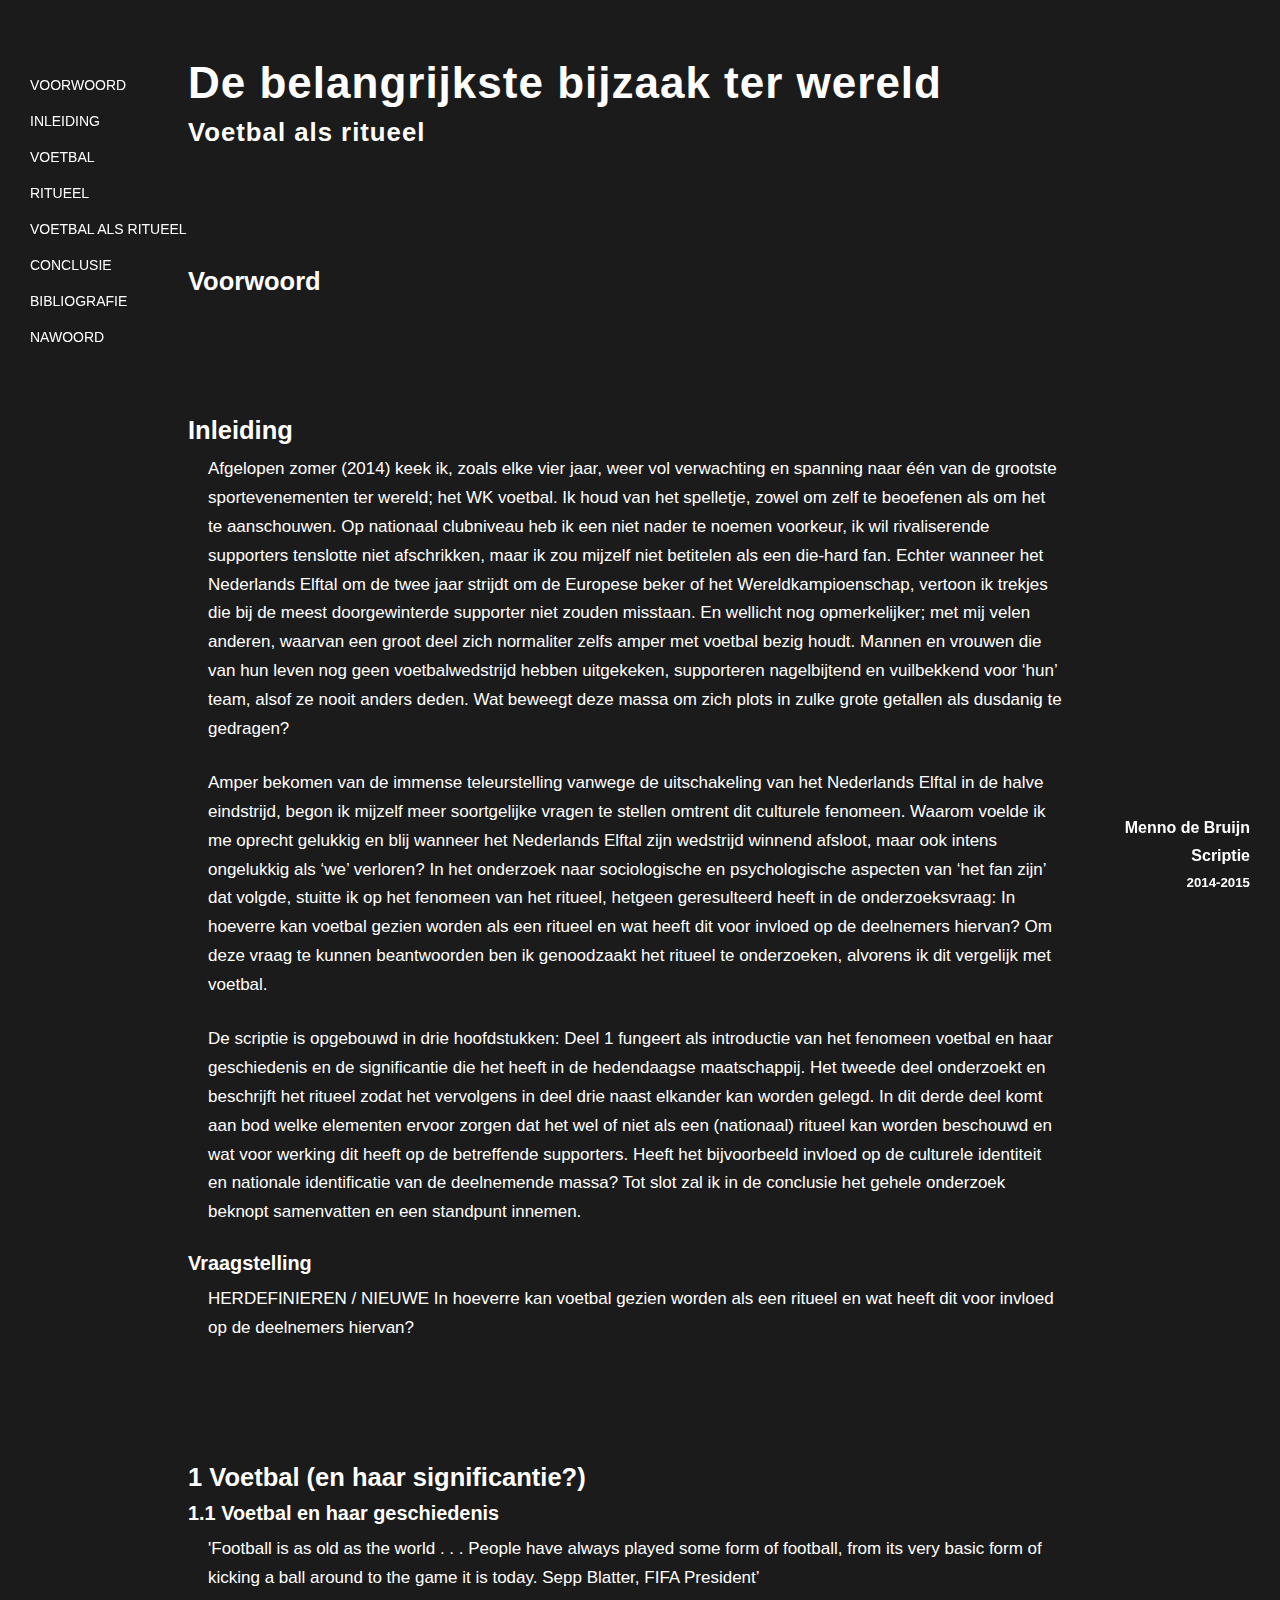
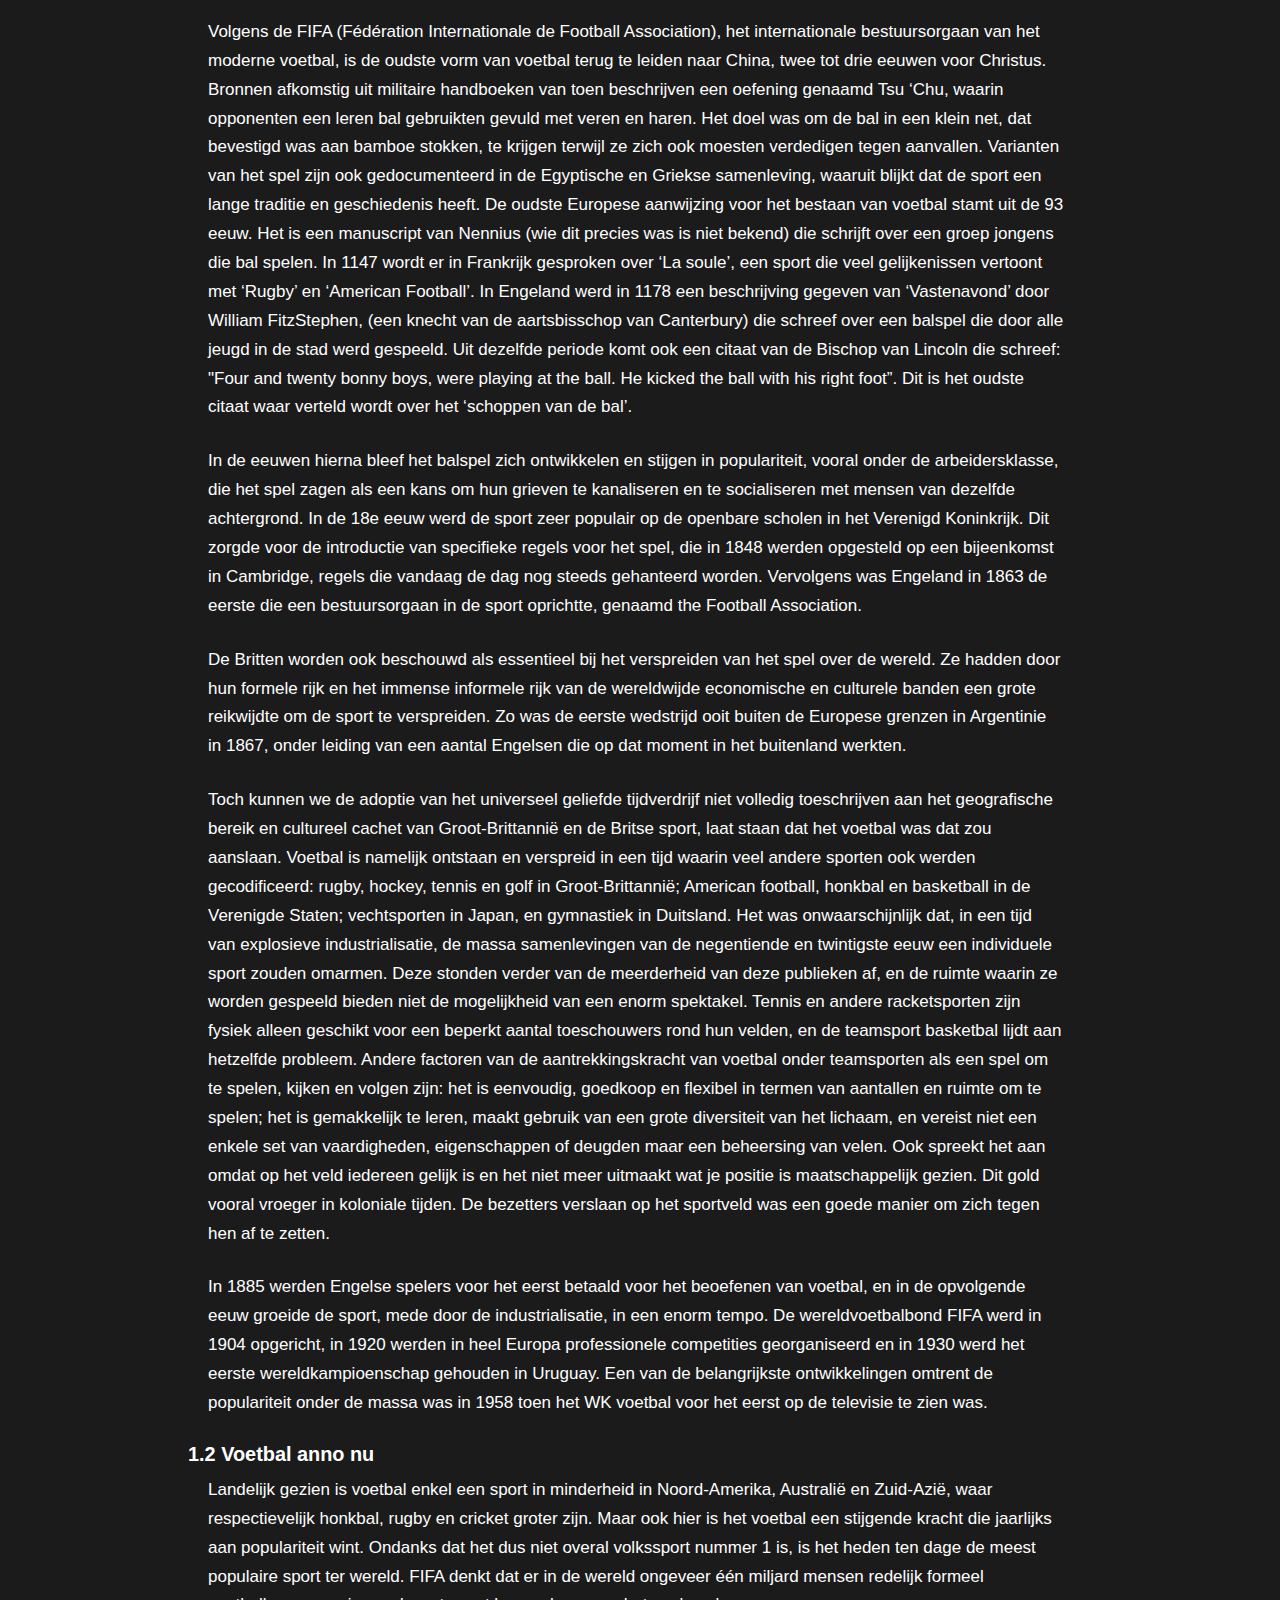
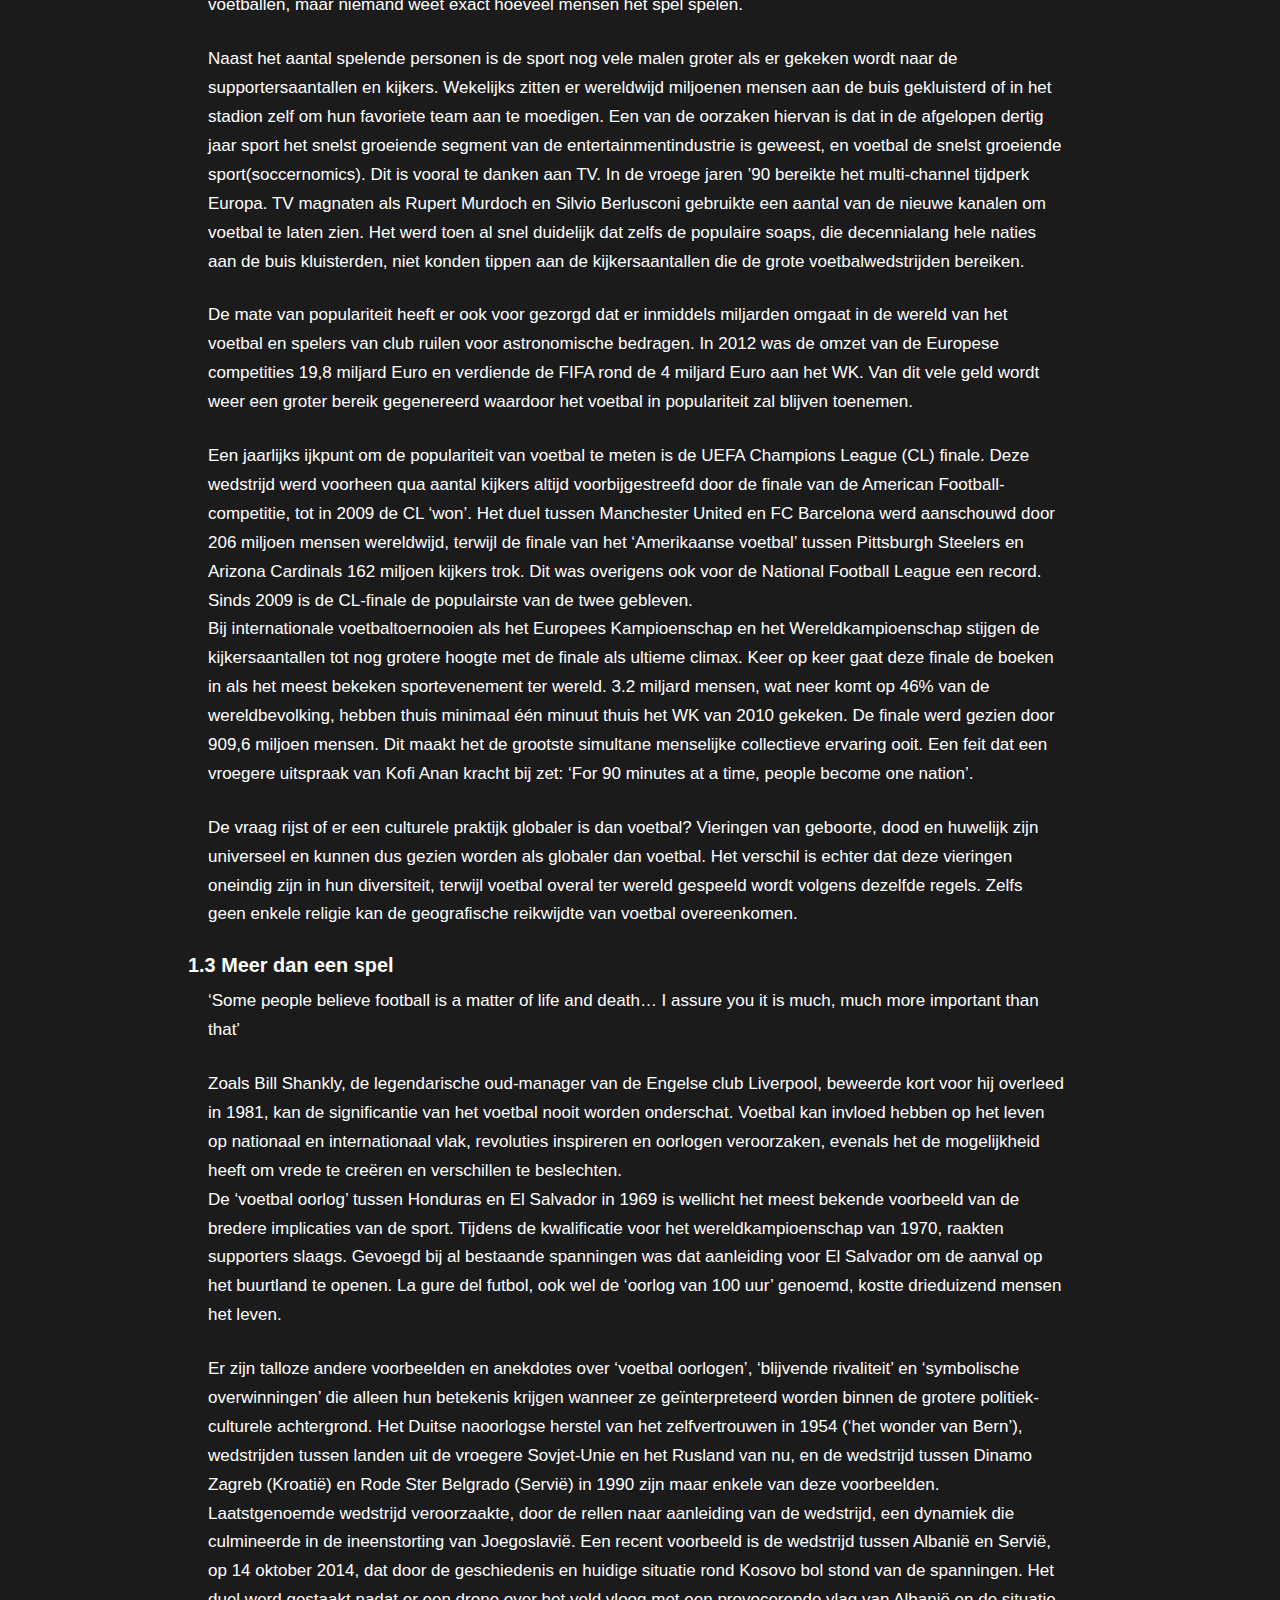
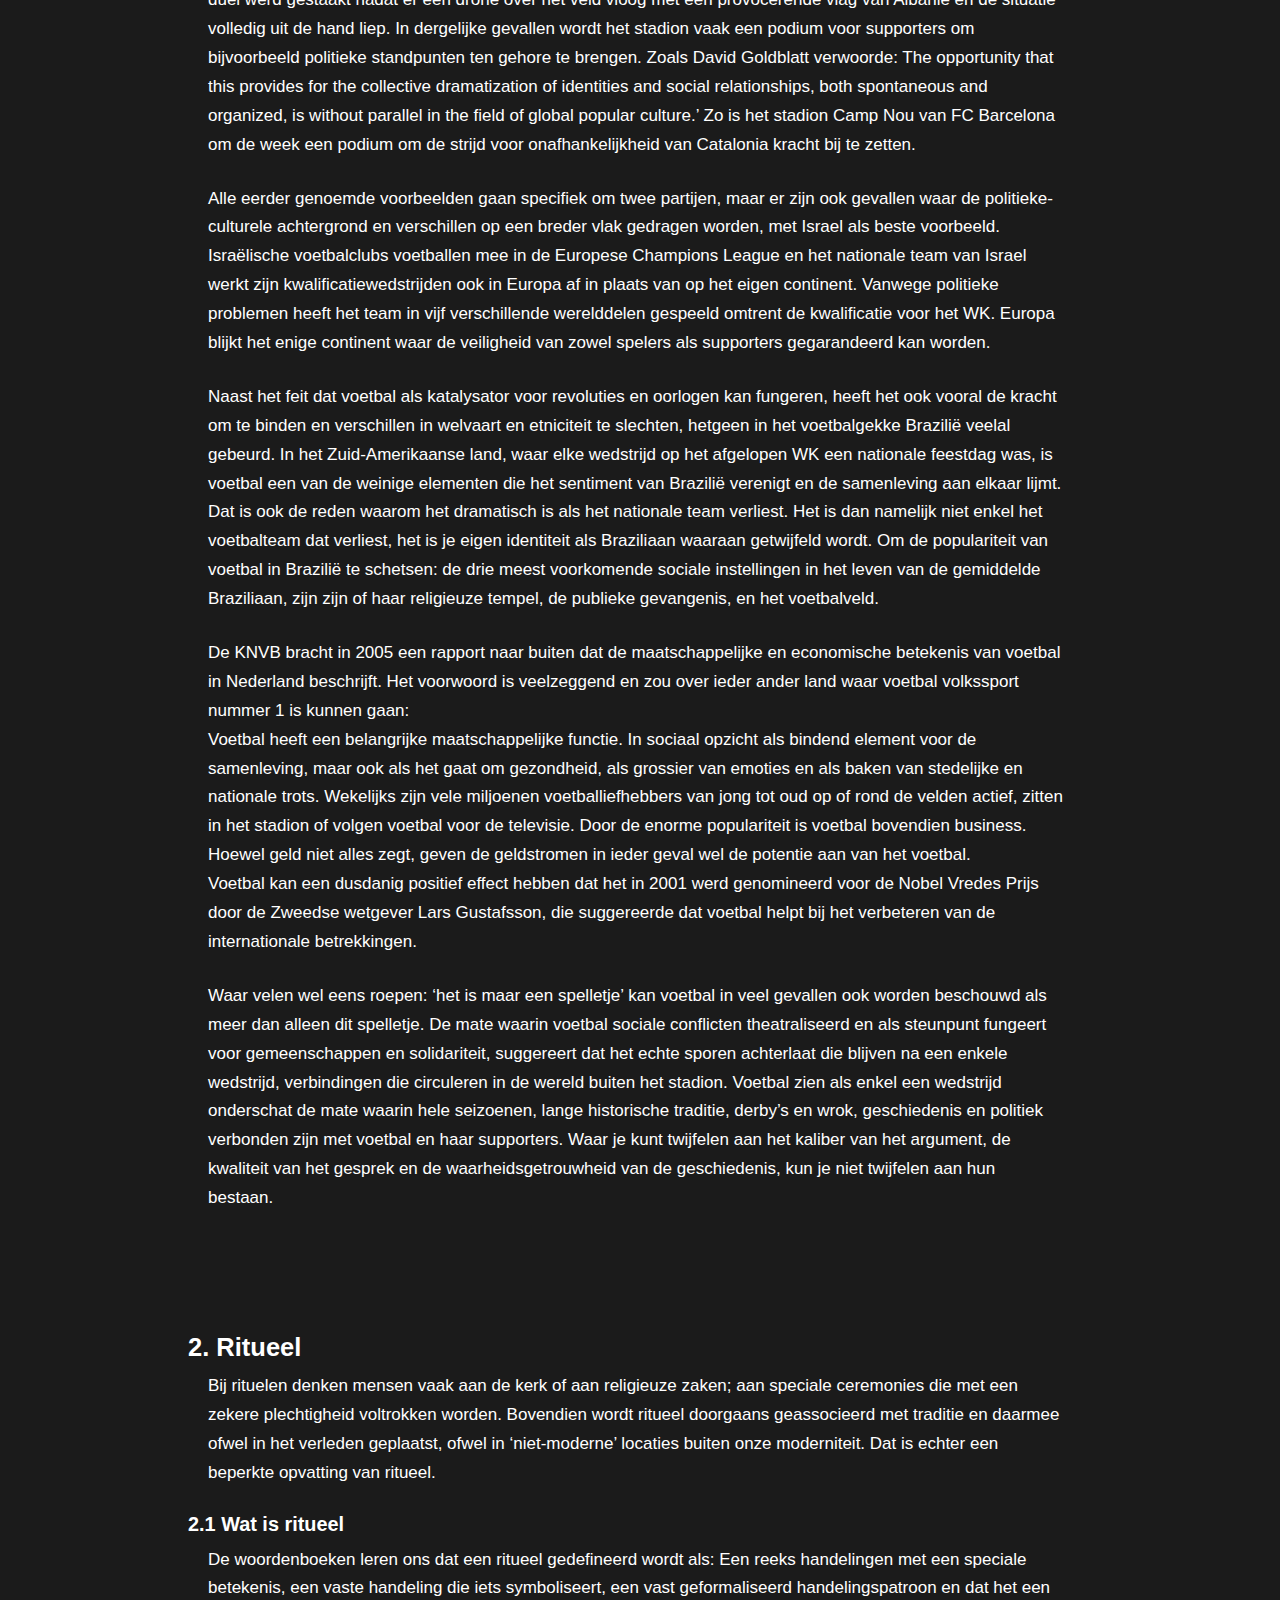
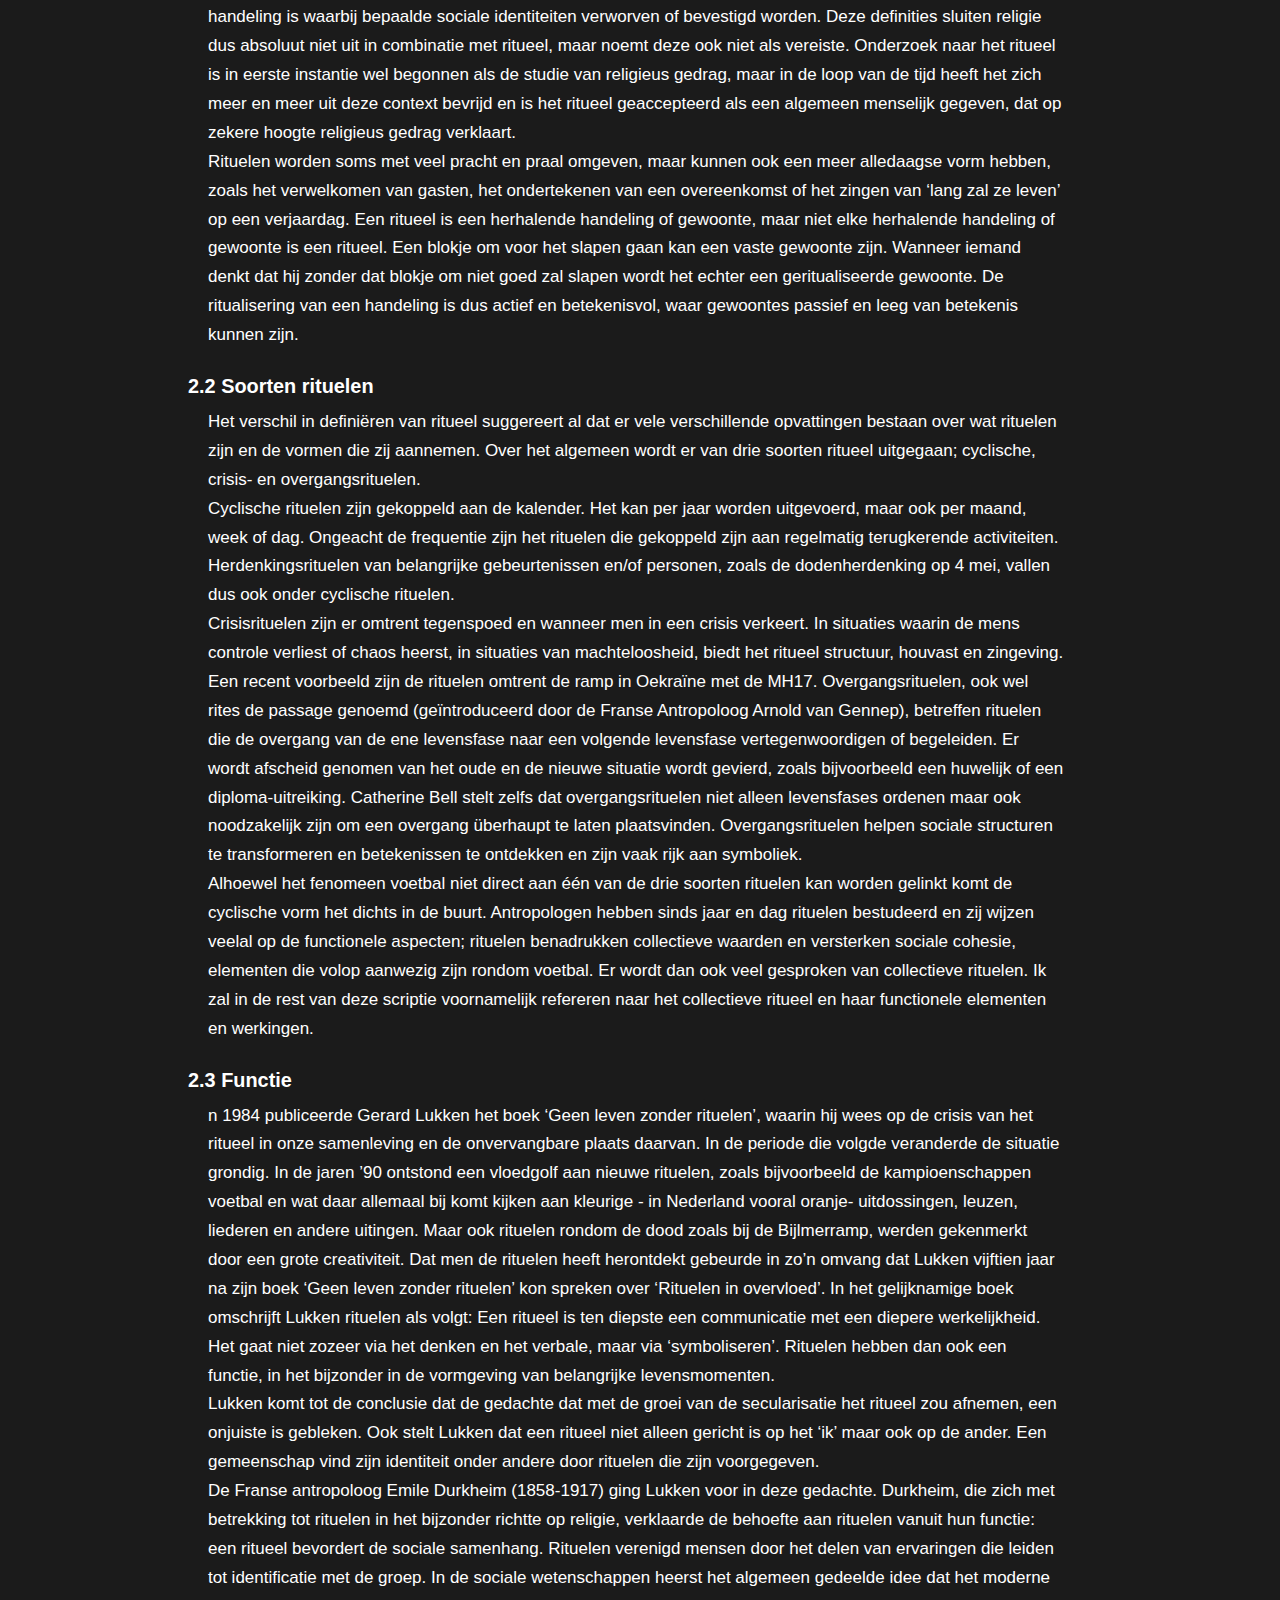
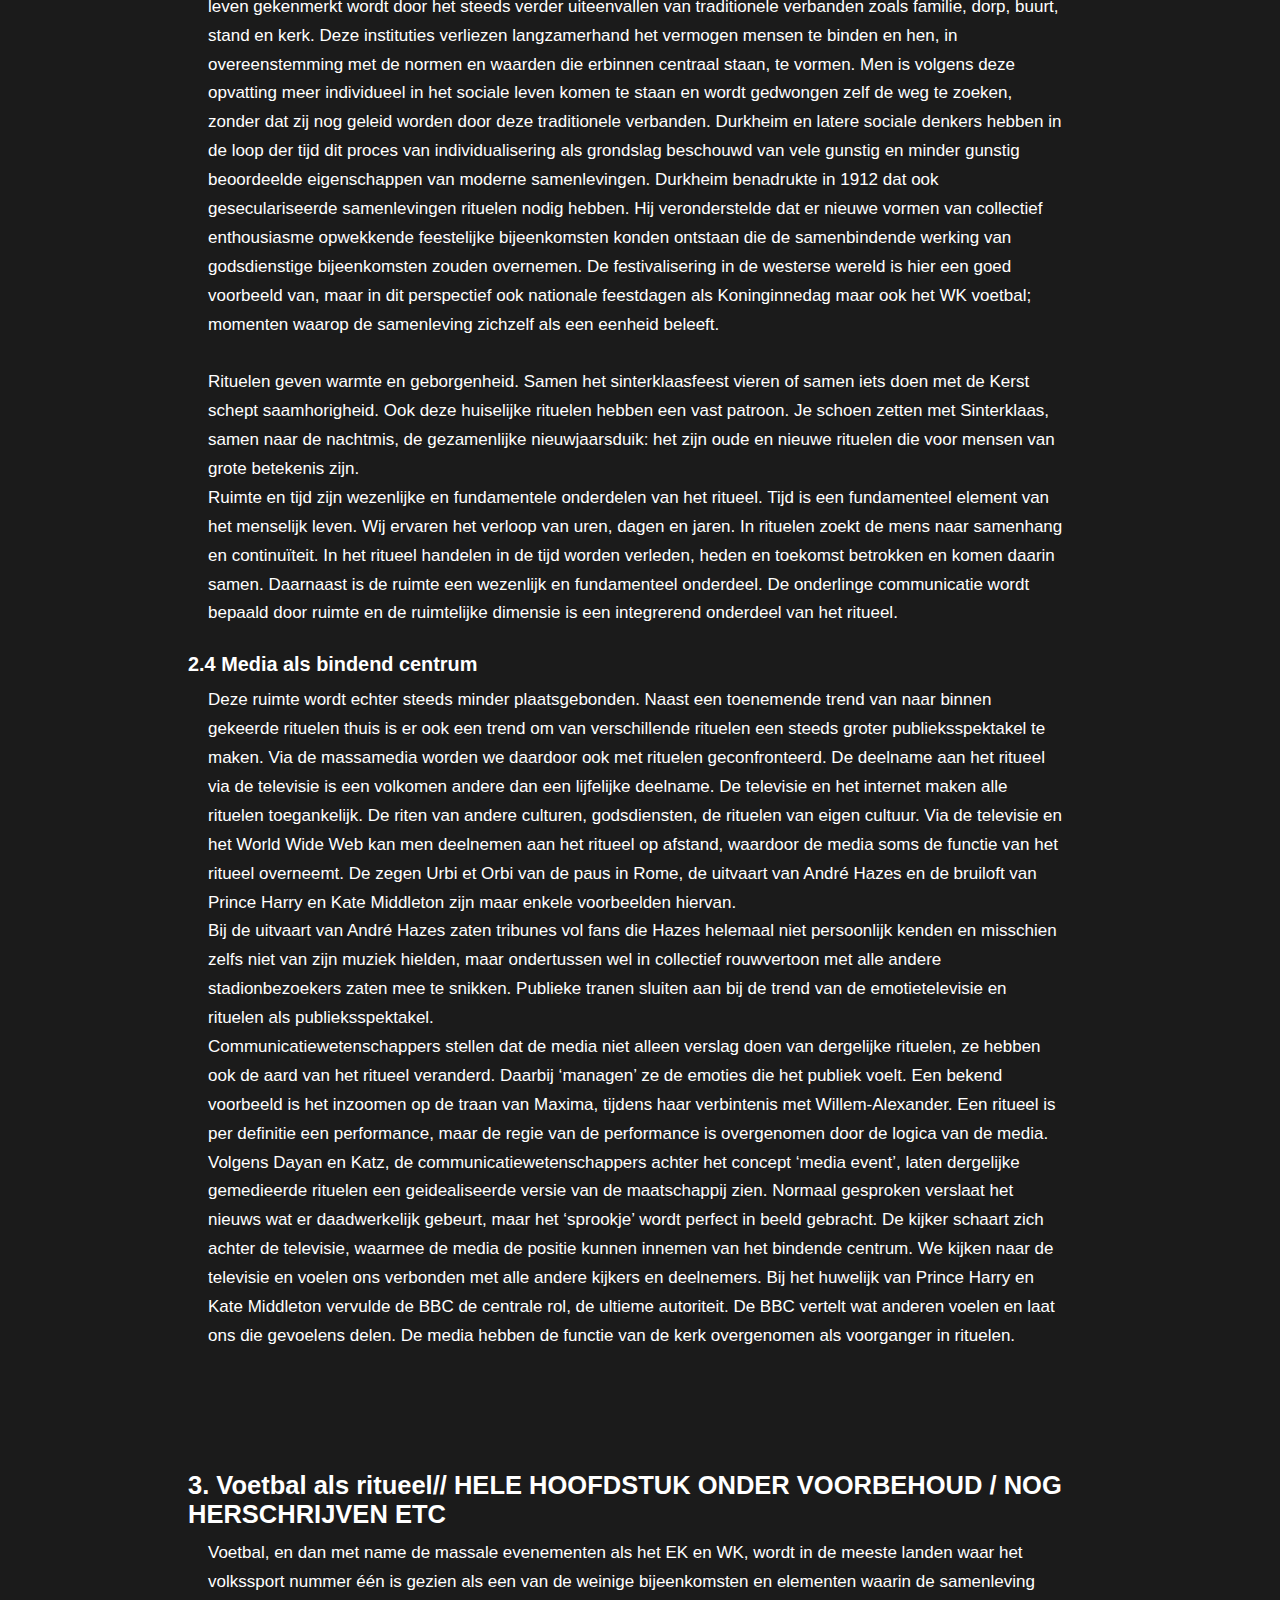
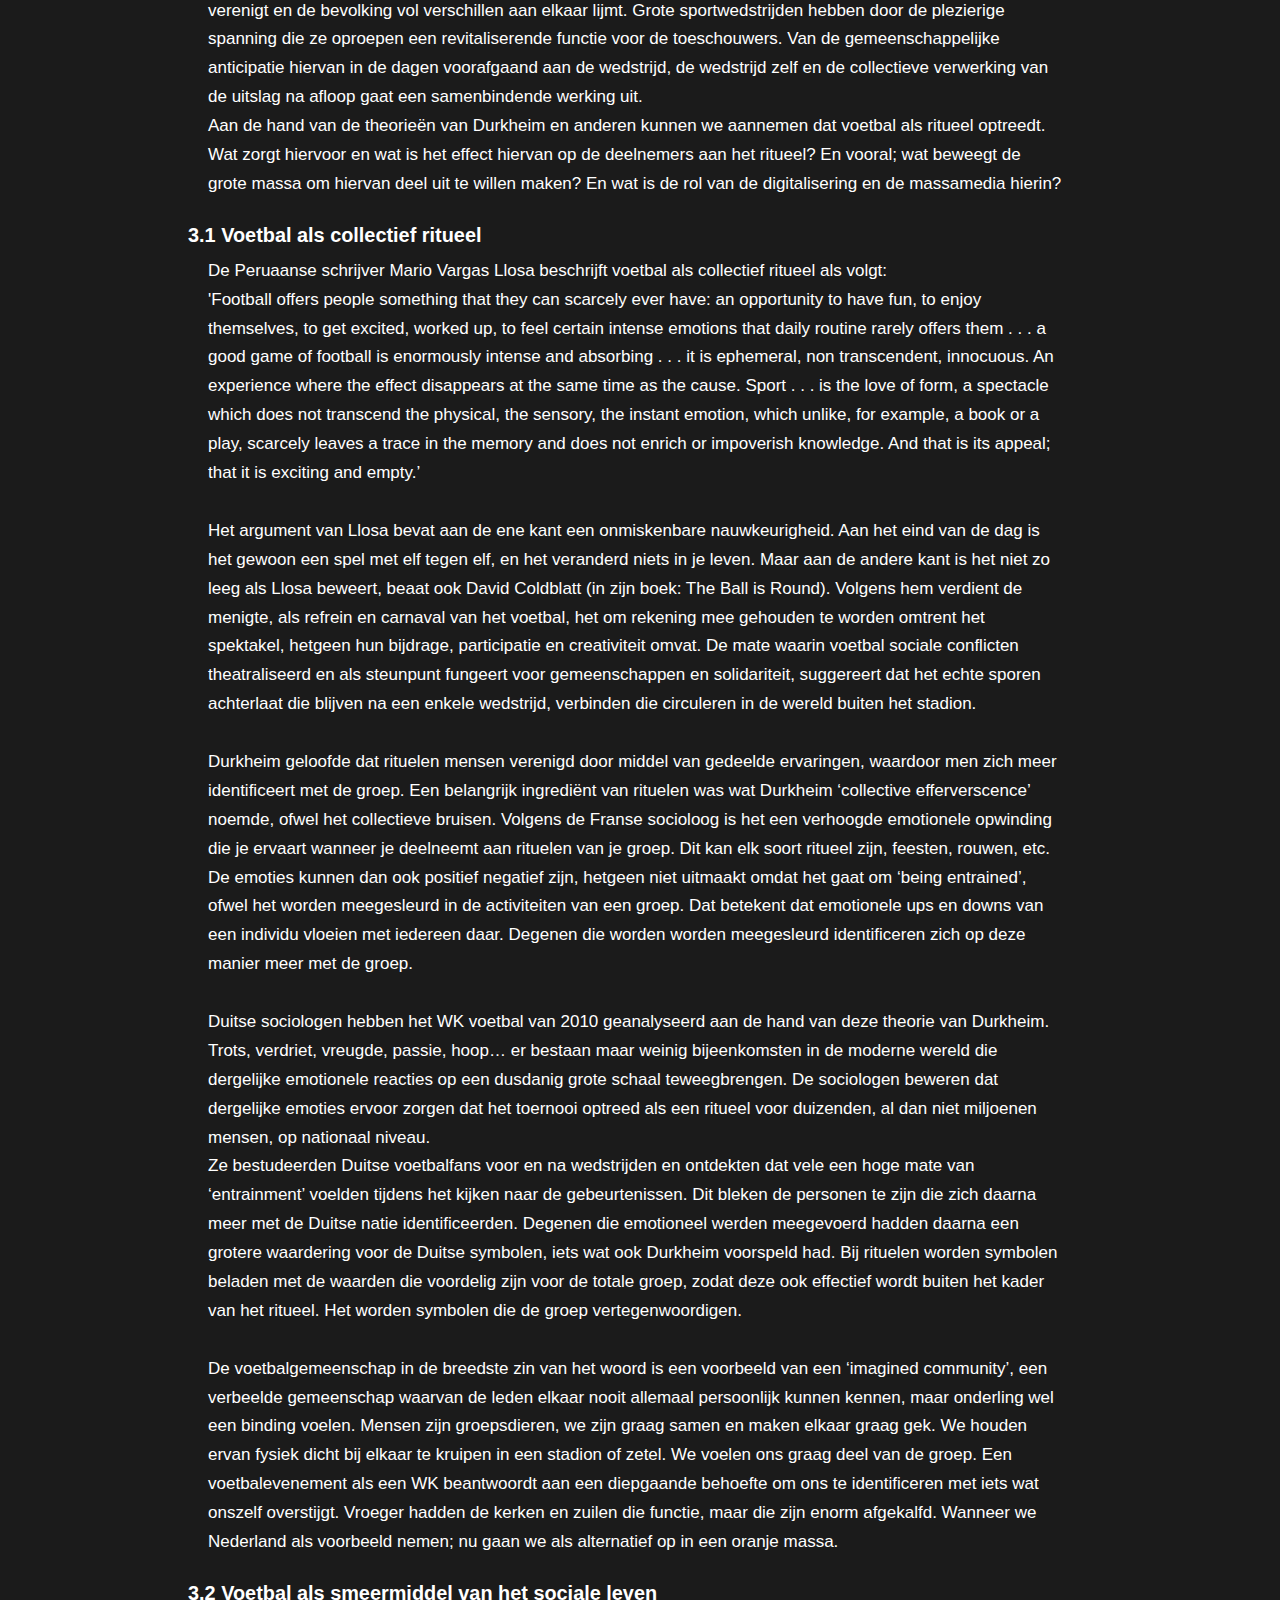
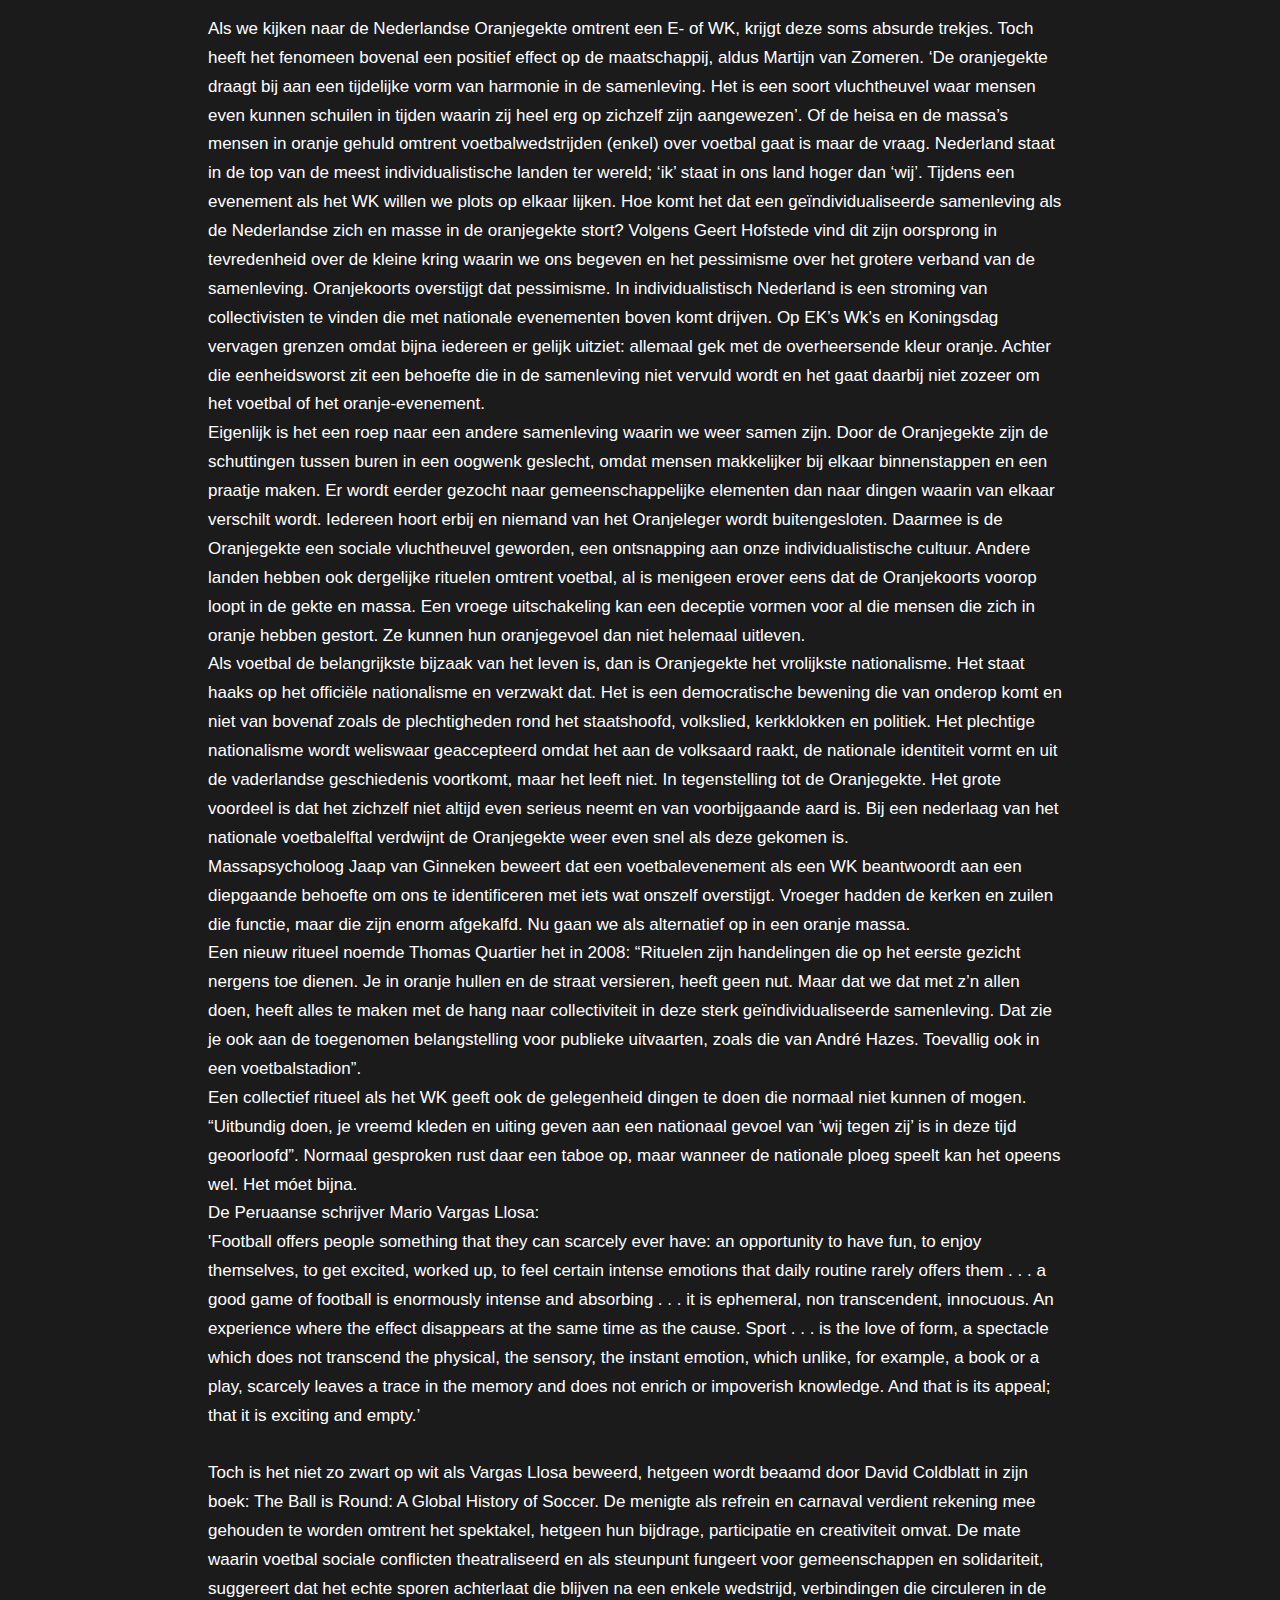
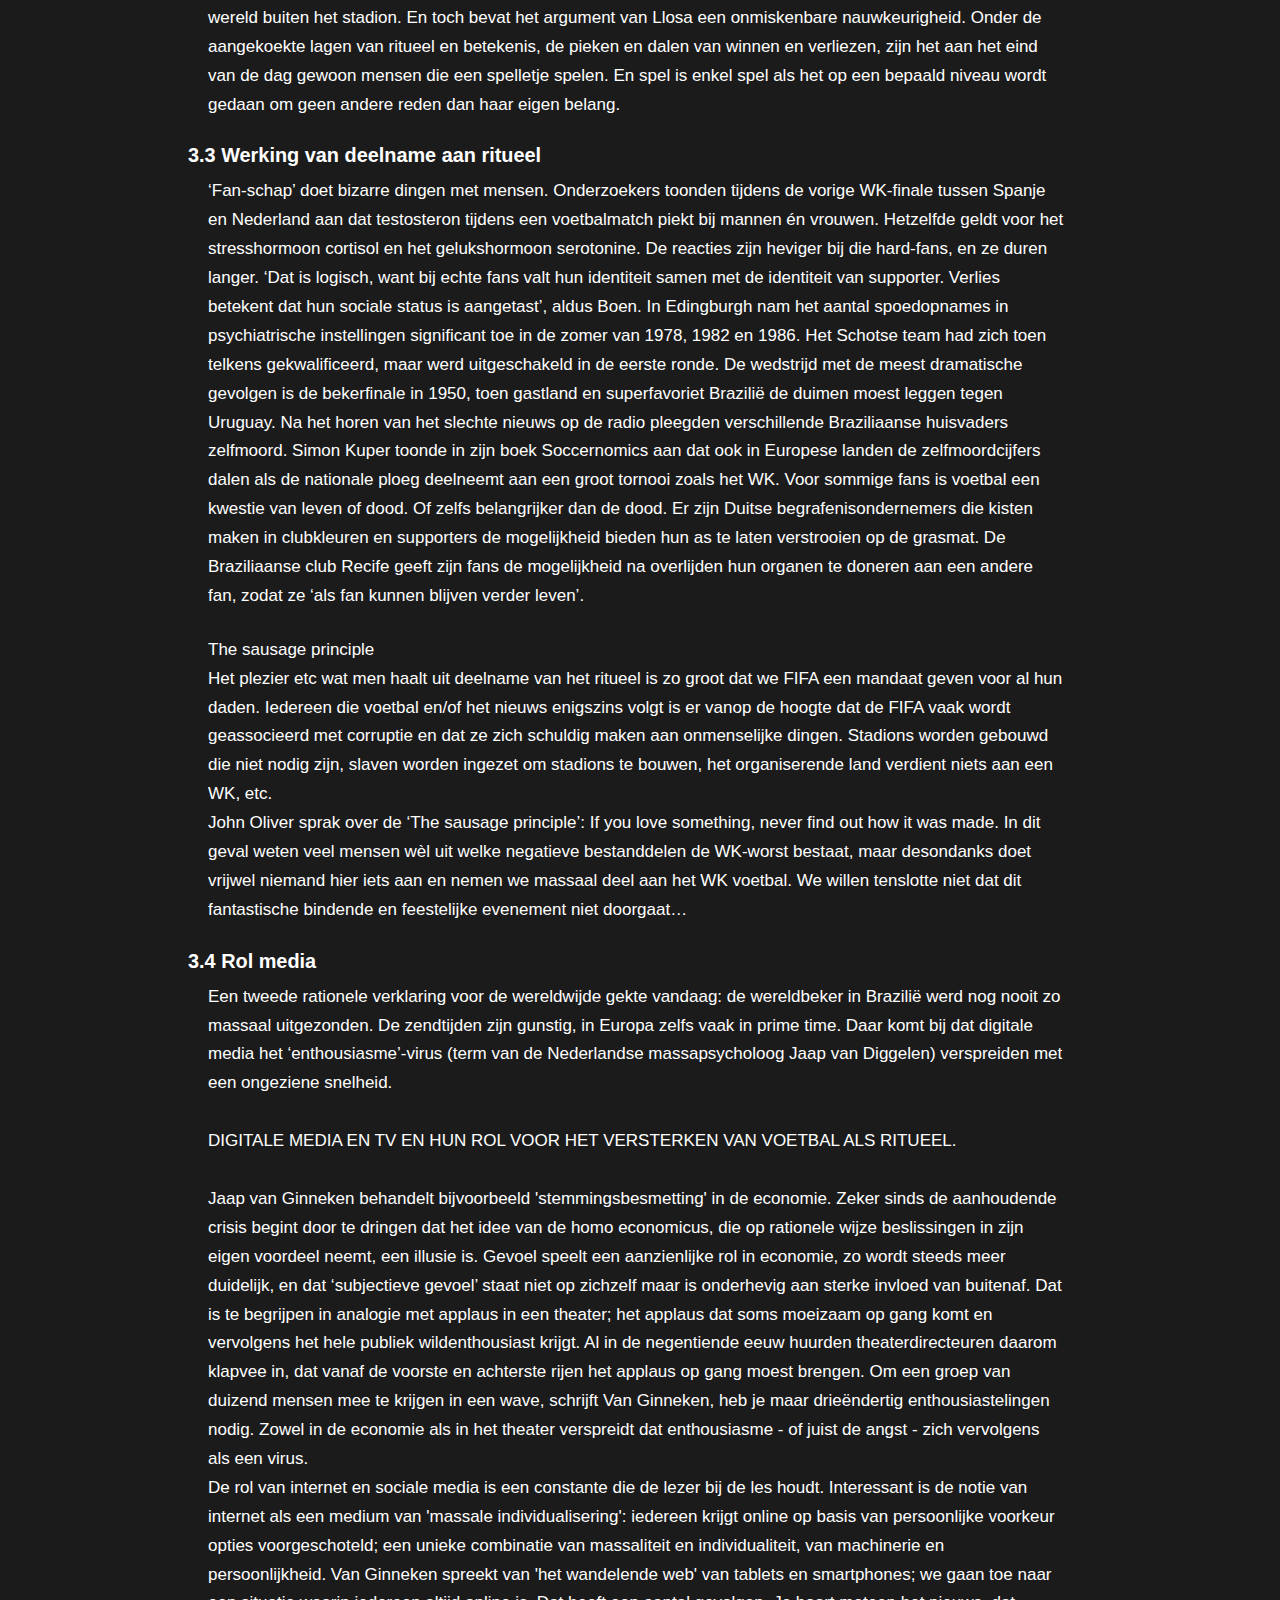
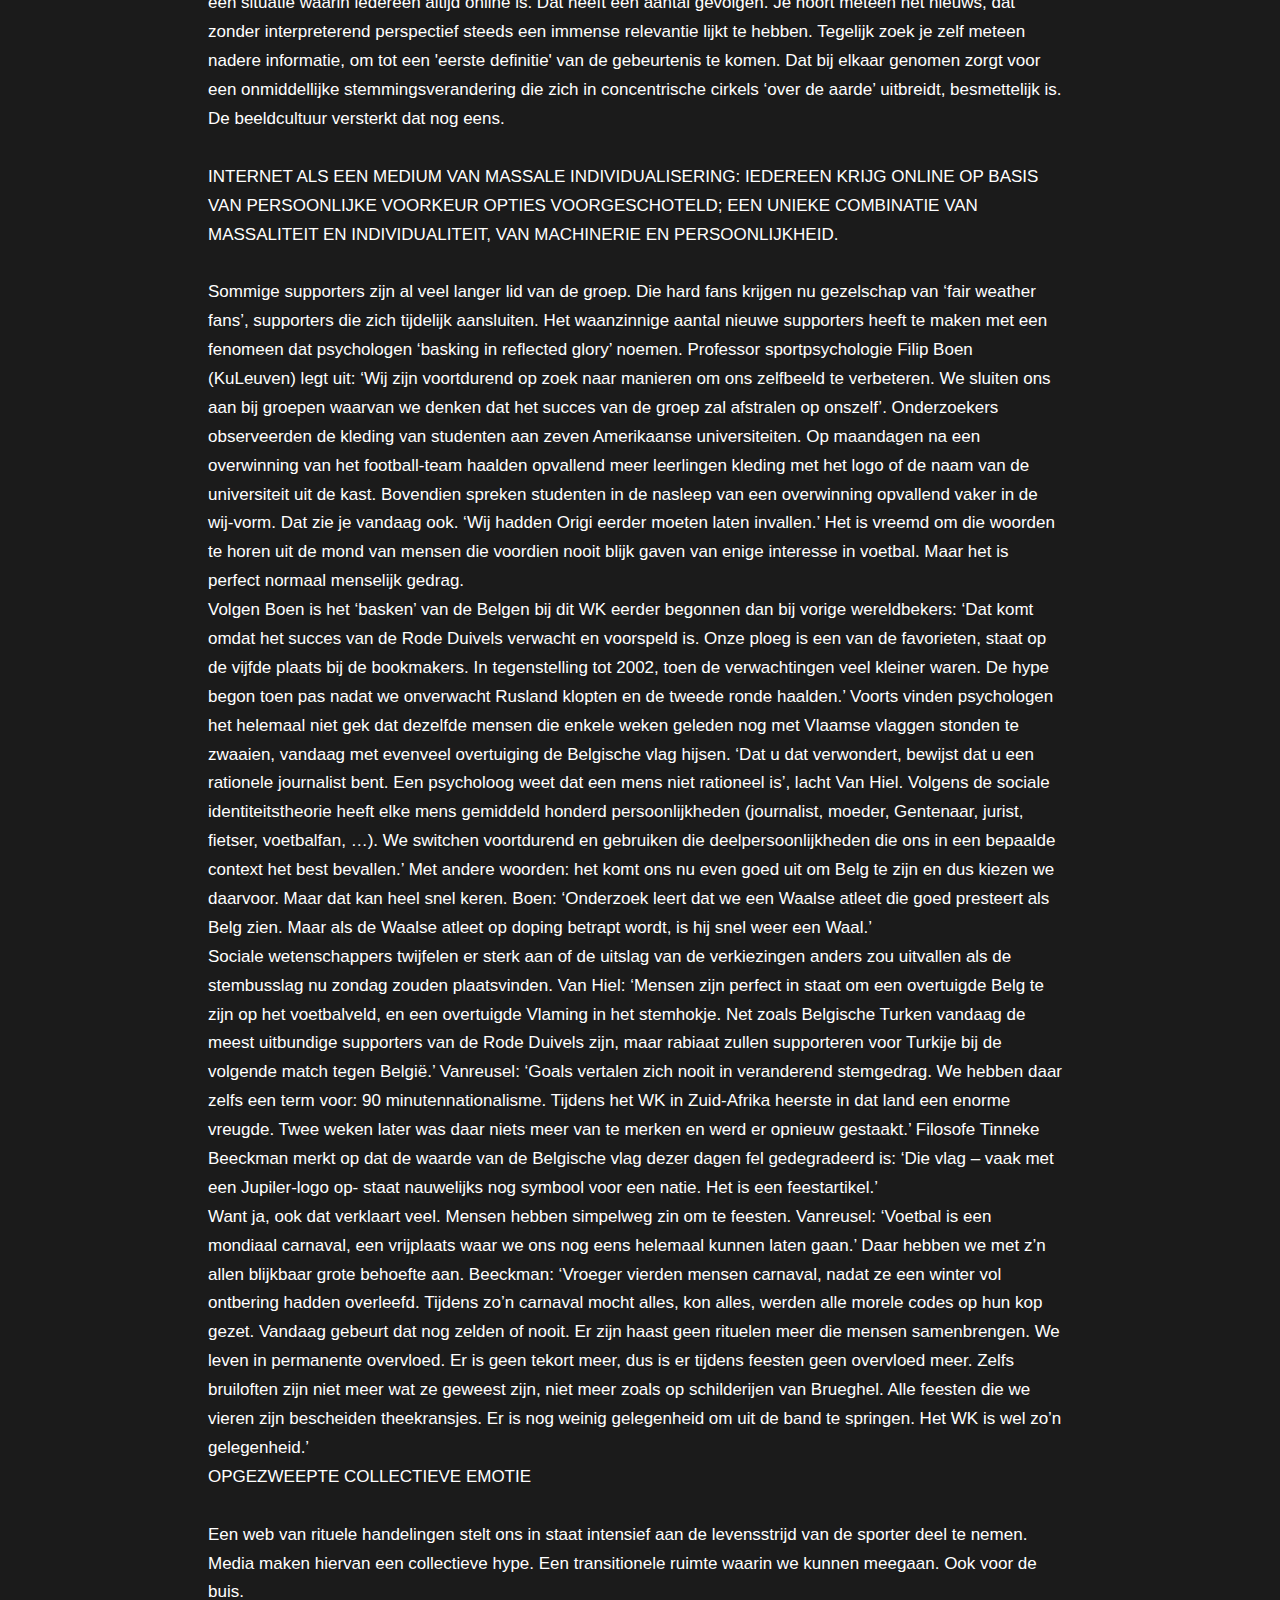
==== commit 205326ad: "update" ====
--- a/index.html
+++ b/index.html
@@ -184,16 +184,24 @@
 				
             	
 				<h2><a name="var">3. Voetbal als ritueel// HELE HOOFDSTUK ONDER VOORBEHOUD / NOG HERSCHRIJVEN ETC</a></h2>
+				
+				<p>Voetbal, en dan met name de massale evenementen als het EK en WK, wordt in de meeste landen waar het volkssport nummer één is gezien als een van de weinige bijeenkomsten en elementen waarin de samenleving verenigt en de bevolking vol verschillen aan elkaar lijmt. Grote sportwedstrijden hebben door de plezierige spanning die ze oproepen een revitaliserende functie voor de toeschouwers. Van de gemeenschappelijke anticipatie hiervan in de dagen voorafgaand aan de wedstrijd, de wedstrijd zelf en de collectieve verwerking van de uitslag na afloop gaat een samenbindende werking uit. </br>
+Aan de hand van de theorieën van Durkheim en anderen kunnen we aannemen dat voetbal als ritueel optreedt. Wat zorgt hiervoor en wat is het effect hiervan op de deelnemers aan het ritueel? En vooral; wat beweegt de grote massa om hiervan deel uit te willen maken? En wat is de rol van de digitalisering en de massamedia hierin? </p>
+				
+				
 				<h3>3.1 Voetbal als collectief ritueel</h3>
 				
-				<p>Duitse sociologen hebben het WK van 2010 in Duitsland geanalyseerd aan de hand van de theorie van Durkheim die geloofde dat rituelen mensen verenigd door middel van gedeelde ervaringen en het daardoor identificeren met de groep. Trots, verdriet, vreugde, passie en hoop; er bestaan maar weinig bijeenkomsten in de moderne wereld die dergelijke emotionele reacties op een dusdanig grote schaal teweegbrengen. De Duitse sociologen beweren dat dergelijke emoties ervoor zorgen dat het toernooi optreed als een ritueel voor duizenden mensen op nationaal niveau. </br>
-Een belangrijk ingrediënt van rituelen was wat Durkheim ‘collective efferverscence’ noemde; het collectieve bruisen. Volgens Durkheim is het zoiets als een verhoogde emotionele opwinding die je ervaart wanneer je deelneemt aan rituelen van je groep. Dit kan elk soort ritueel zijn, feesten, rouwen, etc. De emoties kunnen dan ook positief of negatief zijn. Dit maakt echter niet uit omdat het gaat om ‘being entrained’ ofwel het worden meegesleurd in de activiteiten van een groep. Dat betekent dat de emotionele ups en downs van een individu vloeien met iedereen daar. Degene die worden meegesleurd identificeren zich op deze manier meer met de groep. Dit is exact wat Von Scheve’s team heeft ontdekt. </br>
-Ze bestudeerden Duitse voetbalfans voor en na wedstrijden en ontdekten dat velen een hoge mate van ‘entrainment’ voelden tijden het kijken naar de gebeurtenissen. Dit bleken de personen te zijn die zich daarna meer met de Duitse natie identificeerden. Degenen die emotioneel werden meegevoerd hadden daarna een grotere waardering voor de Duitse symbolen, iets wat ook Durkheim voorspeld had. Bij rituelen worden symbolen beladen met de waarden die voordelig zijn voor de totale groep, zodat deze ook effectief wordt buiten het kader van het ritueel. Het worden symbolen die de groep vertegenwoordigen.</br>
-</br>
-Voetbal zegt meer over de menselijke natuur dan op het eerste gezicht doet vermoeden. Psycholoog Alain van Hiel van de Universiteit Gent stelt: ‘Mensen zijn groepsdieren. We zijn graag samen, we maken elkaar graag gek. We houden ervan fysiek dicht bij elkaar te kruipen in een stadion of zetel. We voelen ons graag deel van den groep’. Socioloog Bart Vanreusel: ‘De voetbalgemeenschap is een voorbeeld van een ‘imagined community’, een verbeelde gemeenschap waarvan de leden elkaar nooit allemaal persoonlijk kunnen kennen, maar onderling wel een binding voelen’. </br>
-</br>
-Susan Birrel sprak in een scriptie over sport als ritueel op basis van Durkheim en Goffman’s theorieën. Volgens Durkheim leggen rituelen regels op hoe men zich moet gedragen in het bijzijn van heilige voorwerpen of hetgeen ze vertegenwoordigen. Door middel van rituele behandeling van het heilige plaatst de individu zich in respectvolle relatie tot de heilige dingen. Het gaat veel meer over het proces van een ritueel dan de inhoud ervan. Daarom kan sport worden gezien als een proces waarin de waarden bevestigd worden en de gemeenschap samenbrengt. In tegenstelling tot Durkheim doorzoekt Goffman de aanwezigheid van ritueel in alledaagse interacties die het grootste deel van de sociale ervaring bevatten. Het accepteren van rituelen en gedragscodes zijn belangrijk omdat interacterende individuen voortdurend de verantwoordelijkheden van belangrijke sociale rollen op zich nemen. Dit is ook in de sport erg duidelijk - individuen houden vast aan hun rol (zo niet dan worden ze gestraft) en reageren ook op de rol van anderen.</br>
-Grote sportwedstrijden hebben door de plezierige spanning die ze oproepen een revitaliserende functie voor de toeschouwers. Van de gemeenschappelijke anticipatie hiervan in de dagen voorafgaand aan de wedstrijd, de wedstrijd zelf en de collectieve verwerking van de uitslag na afloop gaat een samenbindende werking uit. Stadions, sterspelers en commentaren in de media ondersteunen die werking. </p>
+				<p>De Peruaanse schrijver Mario Vargas Llosa beschrijft voetbal als collectief ritueel als volgt: </br>
+'Football offers people something that they can scarcely ever have: an opportunity to have fun, to enjoy themselves, to get excited, worked up, to feel certain intense emotions that daily routine rarely offers them . . . a good game of football is enormously intense and absorbing . . . it is ephemeral, non transcendent, innocuous. An experience where the effect disappears at the same time as the cause. Sport . . . is the love of form, a spectacle which does not transcend the physical, the sensory, the instant emotion, which unlike, for example, a book or a play, scarcely leaves a trace in the memory and does not enrich or impoverish knowledge. And that is its appeal; that it is exciting and empty.’</br></br>
+
+Het argument van Llosa bevat aan de ene kant een onmiskenbare nauwkeurigheid. Aan het eind van de dag is het gewoon een spel met elf tegen elf, en het veranderd niets in je leven. Maar aan de andere kant is het niet zo leeg als Llosa beweert, beaat ook David Coldblatt (in zijn boek: The Ball is Round). Volgens hem verdient de menigte, als refrein en carnaval van het voetbal, het om rekening mee gehouden te worden omtrent het spektakel, hetgeen hun bijdrage, participatie en creativiteit omvat. De mate waarin voetbal sociale conflicten theatraliseerd en als steunpunt fungeert voor gemeenschappen en solidariteit, suggereert dat het echte sporen achterlaat die blijven na een enkele wedstrijd, verbinden die circuleren in de wereld buiten het stadion.</br></br>
+
+Durkheim geloofde dat rituelen mensen verenigd door middel van gedeelde ervaringen, waardoor men zich meer identificeert met de groep. Een belangrijk ingrediënt van rituelen was wat Durkheim ‘collective efferverscence’ noemde, ofwel het collectieve bruisen. Volgens de Franse socioloog is het een verhoogde emotionele opwinding die je ervaart wanneer je deelneemt aan rituelen van je groep. Dit kan elk soort ritueel zijn, feesten, rouwen, etc. De emoties kunnen dan ook positief negatief zijn, hetgeen niet uitmaakt omdat het gaat om ‘being entrained’, ofwel het worden meegesleurd in de activiteiten van een groep. Dat betekent dat emotionele ups en downs van een individu vloeien met iedereen daar. Degenen die worden worden meegesleurd identificeren zich op deze manier meer met de groep. </br></br>
+
+Duitse sociologen hebben het WK voetbal van 2010 geanalyseerd aan de hand van deze theorie van Durkheim. Trots, verdriet, vreugde, passie, hoop… er bestaan maar weinig bijeenkomsten in de moderne wereld die dergelijke emotionele reacties op een dusdanig grote schaal teweegbrengen. De sociologen beweren dat dergelijke emoties ervoor zorgen dat het toernooi optreed als een ritueel voor duizenden, al dan niet miljoenen mensen, op nationaal niveau. </br>
+Ze bestudeerden Duitse voetbalfans voor en na wedstrijden en ontdekten dat vele een hoge mate van ‘entrainment’ voelden tijdens het kijken naar de gebeurtenissen. Dit bleken de personen te zijn die zich daarna meer met de Duitse natie identificeerden. Degenen die emotioneel werden meegevoerd hadden daarna een grotere waardering voor de Duitse symbolen, iets wat ook Durkheim voorspeld had. Bij rituelen worden symbolen beladen met de waarden die voordelig zijn voor de totale groep, zodat deze ook effectief wordt buiten het kader van het ritueel. Het worden symbolen die de groep vertegenwoordigen.</br></br>
+
+De voetbalgemeenschap in de breedste zin van het woord is een voorbeeld van een ‘imagined community’, een verbeelde gemeenschap waarvan de leden elkaar nooit allemaal persoonlijk kunnen kennen, maar onderling wel een binding voelen. Mensen zijn groepsdieren, we zijn graag samen en maken elkaar graag gek. We houden ervan fysiek dicht bij elkaar te kruipen in een stadion of zetel. We voelen ons graag deel van de groep. Een voetbalevenement als een WK beantwoordt aan een diepgaande behoefte om ons te identificeren met iets wat onszelf overstijgt. Vroeger hadden de kerken en zuilen die functie, maar die zijn enorm afgekalfd. Wanneer we Nederland als voorbeeld nemen; nu gaan we als alternatief op in een oranje massa. </p>
 
 				<h3>3.2 Voetbal als smeermiddel van het sociale leven</h3>
 				
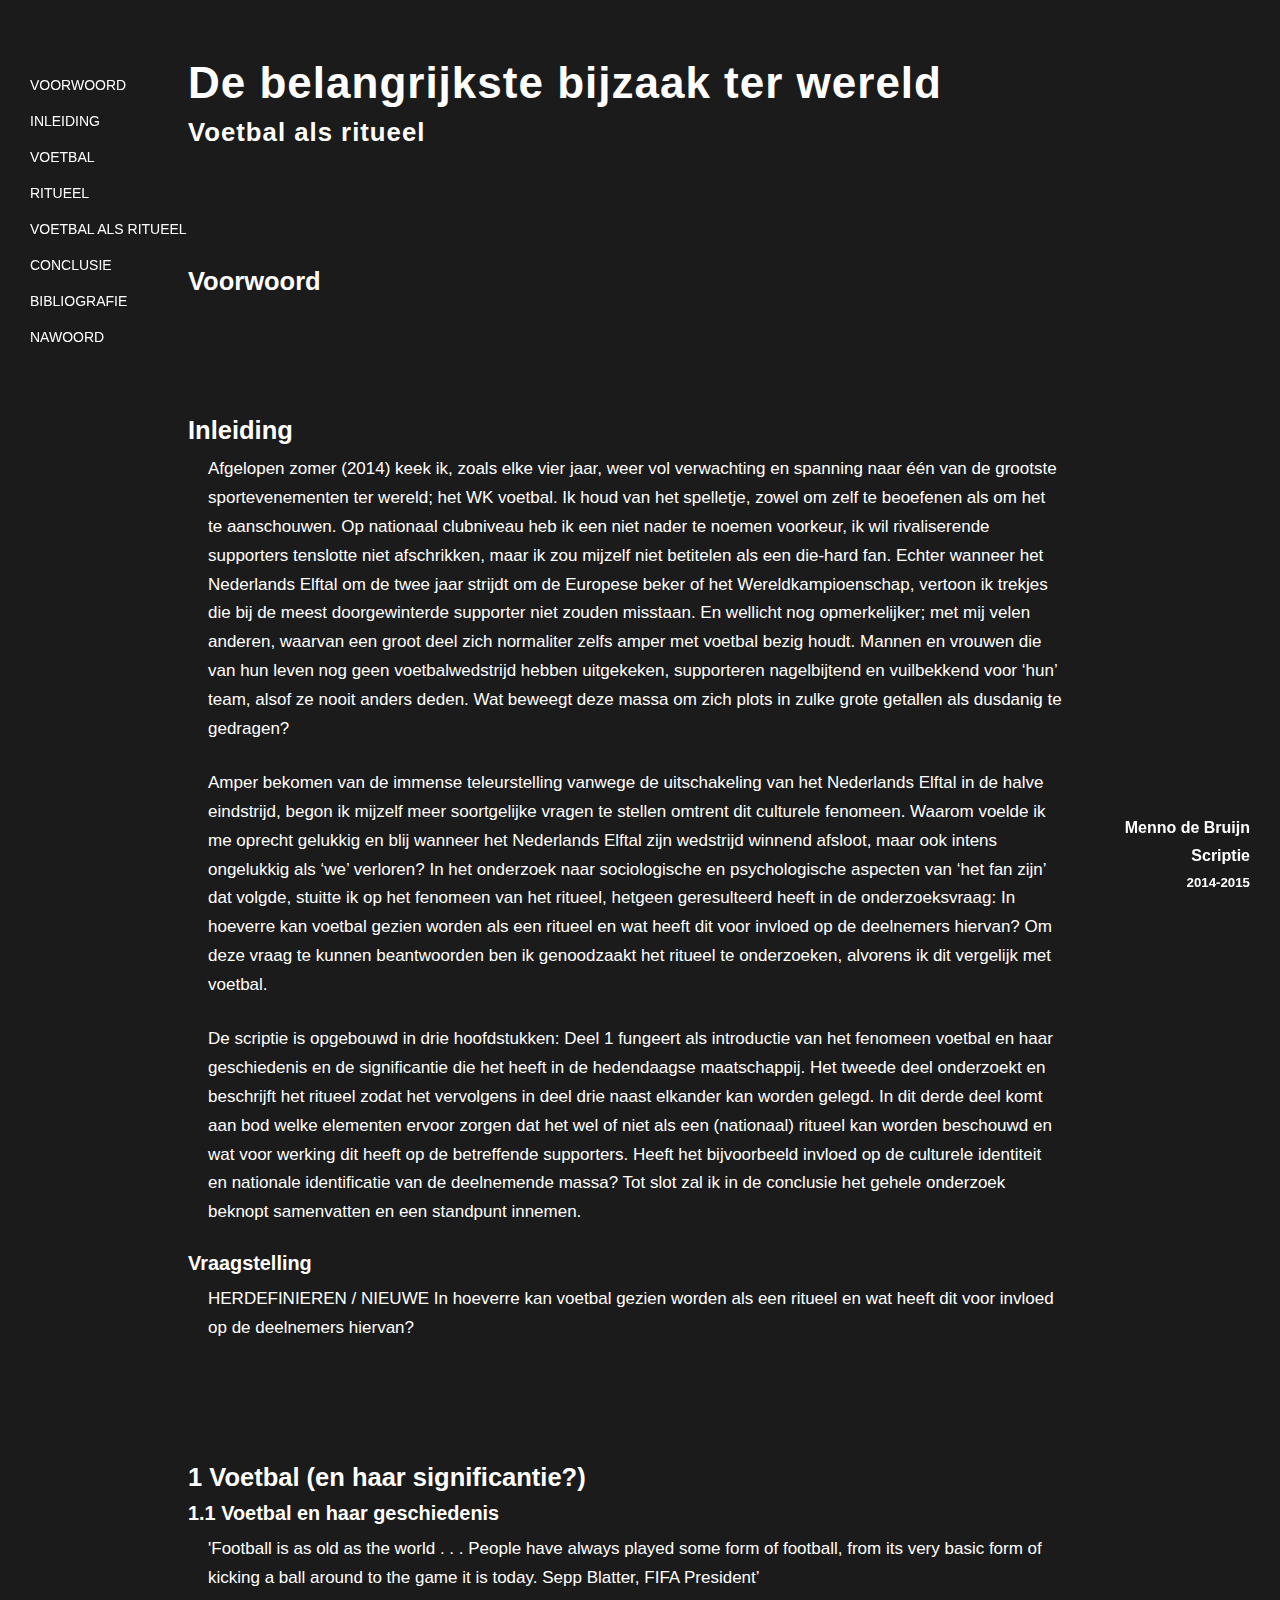
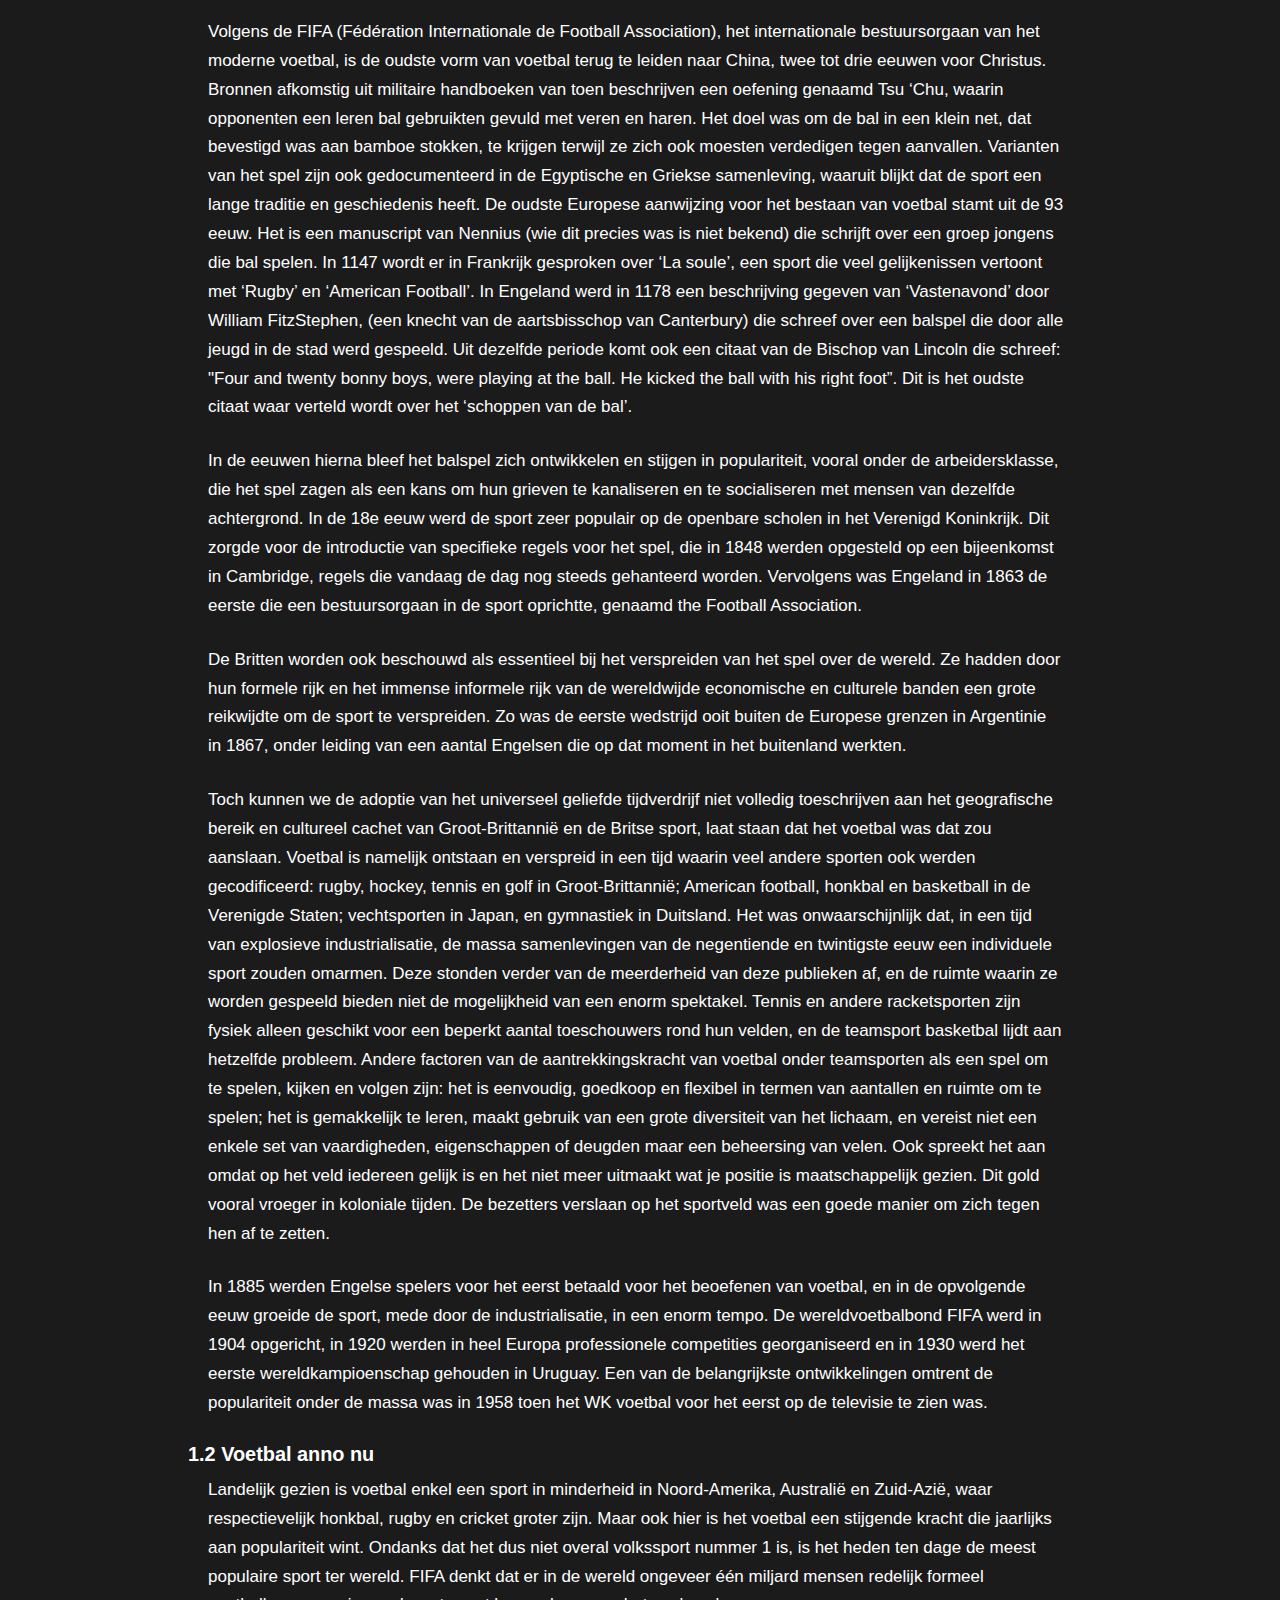
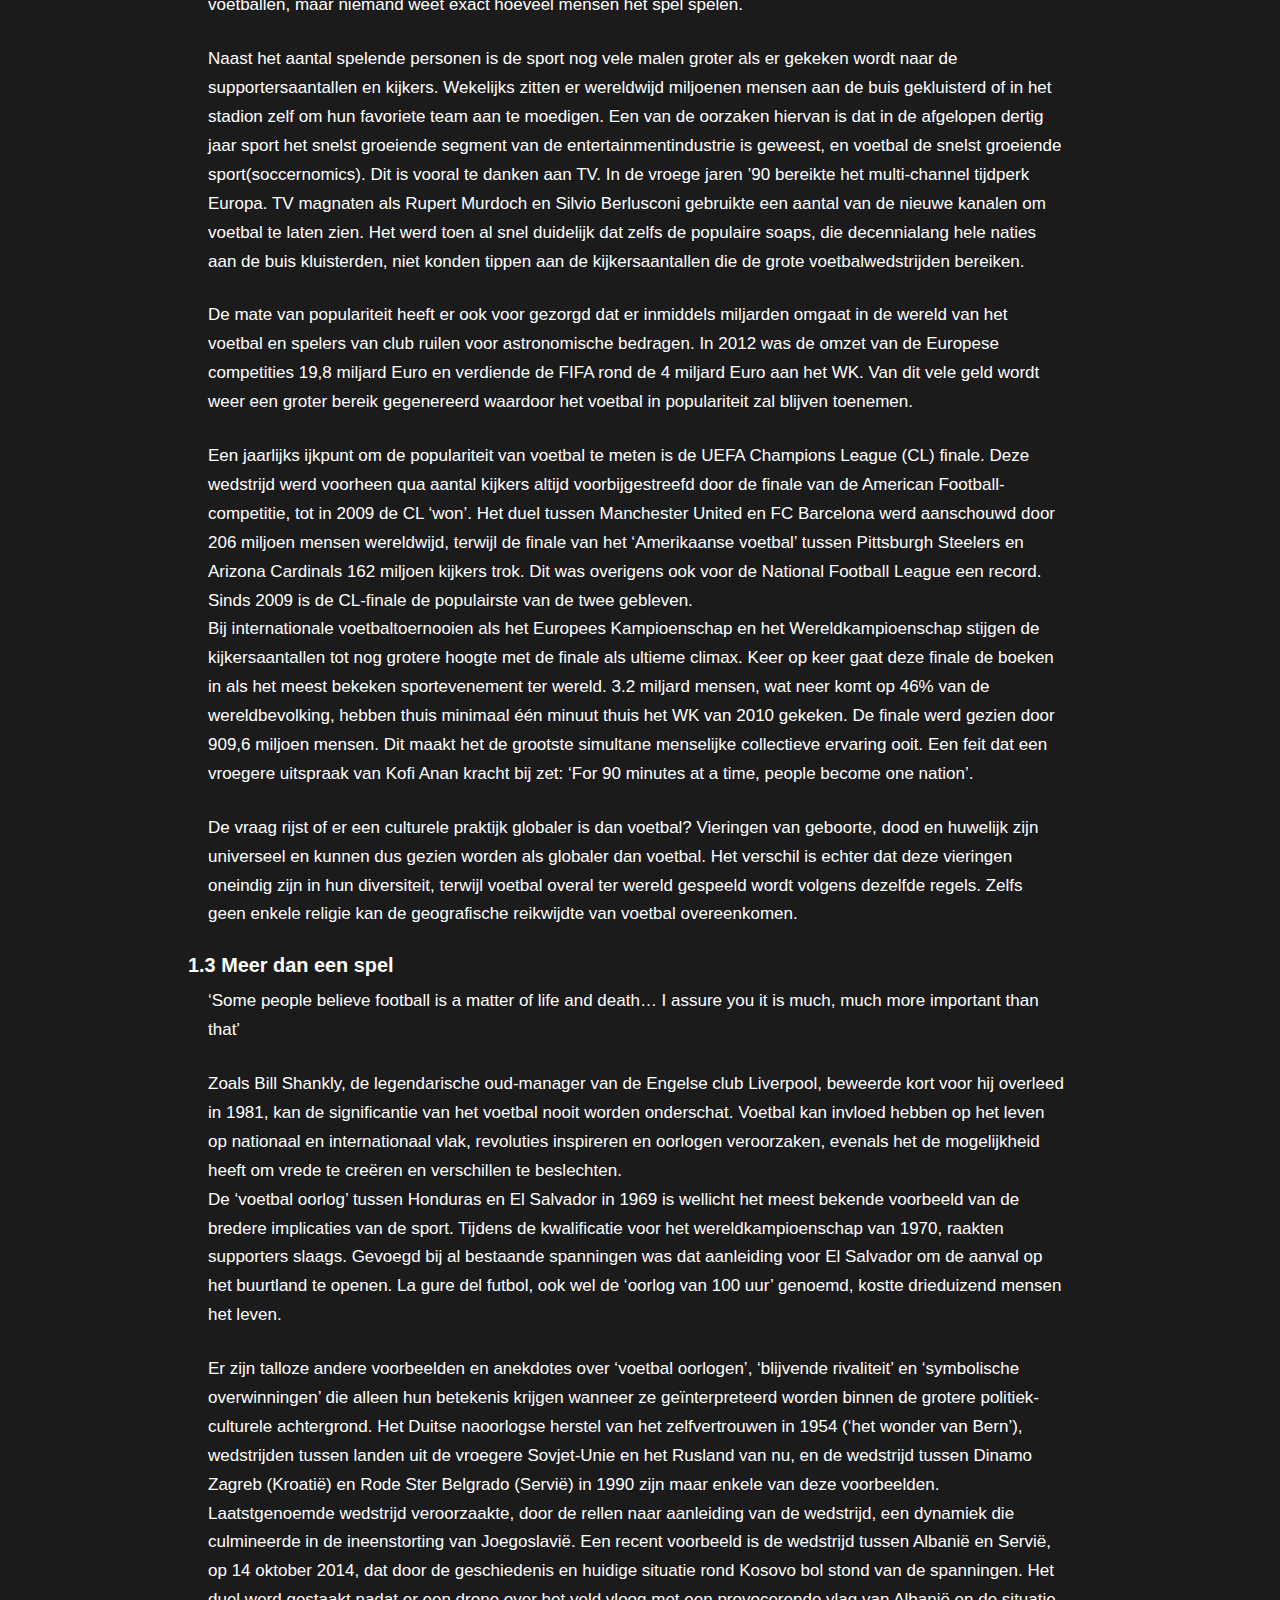
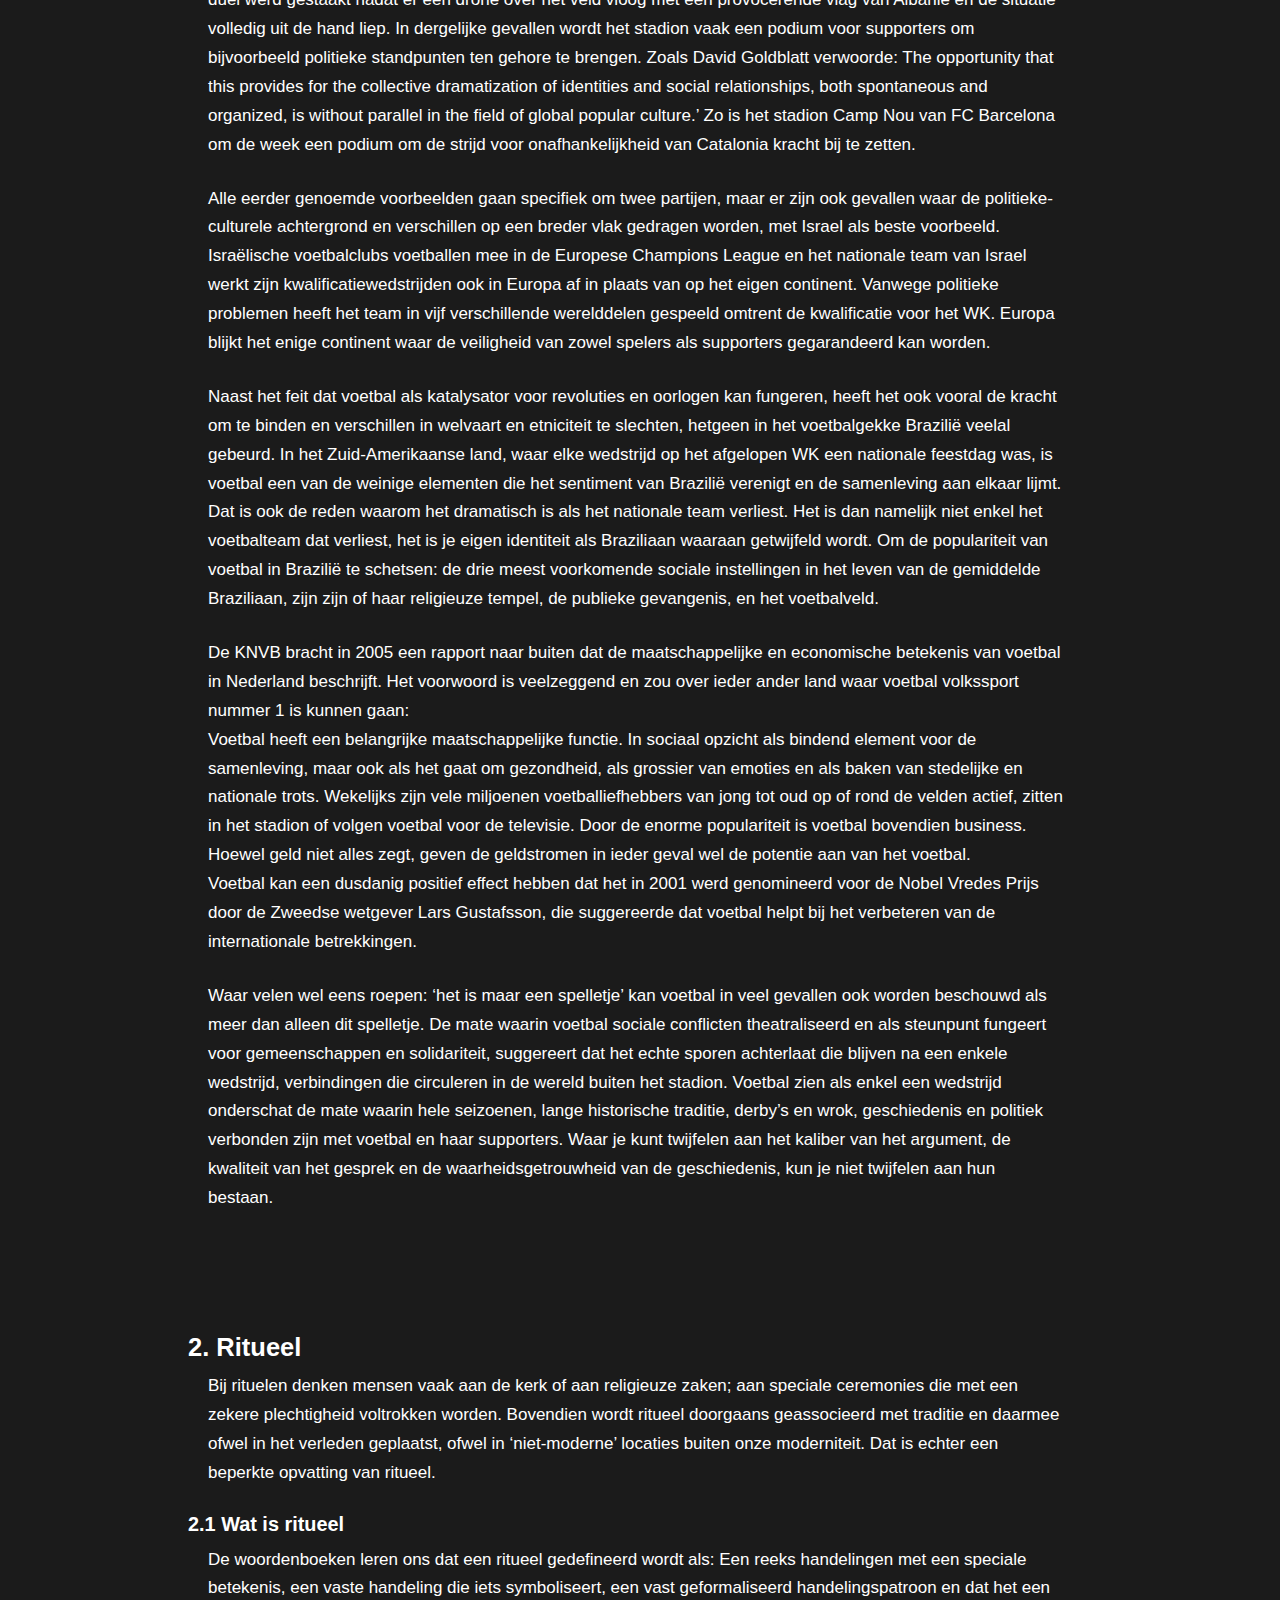
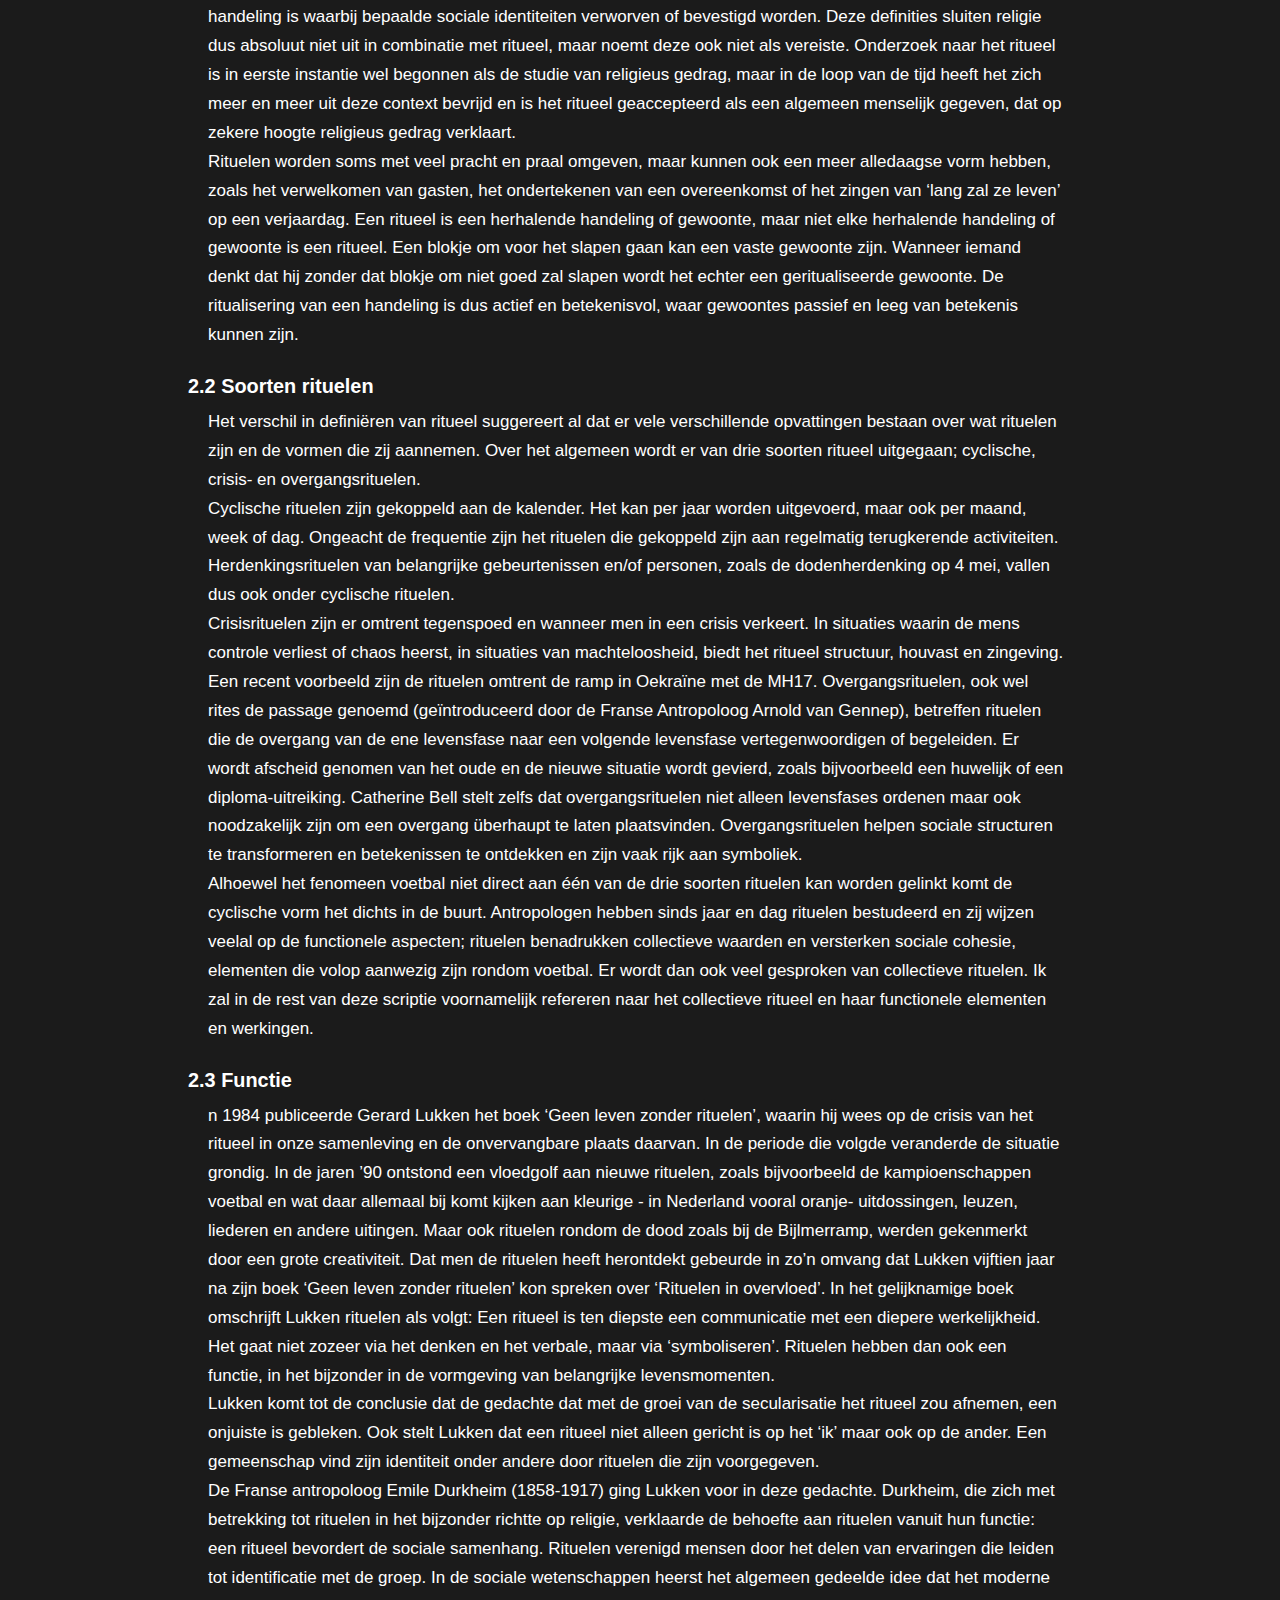
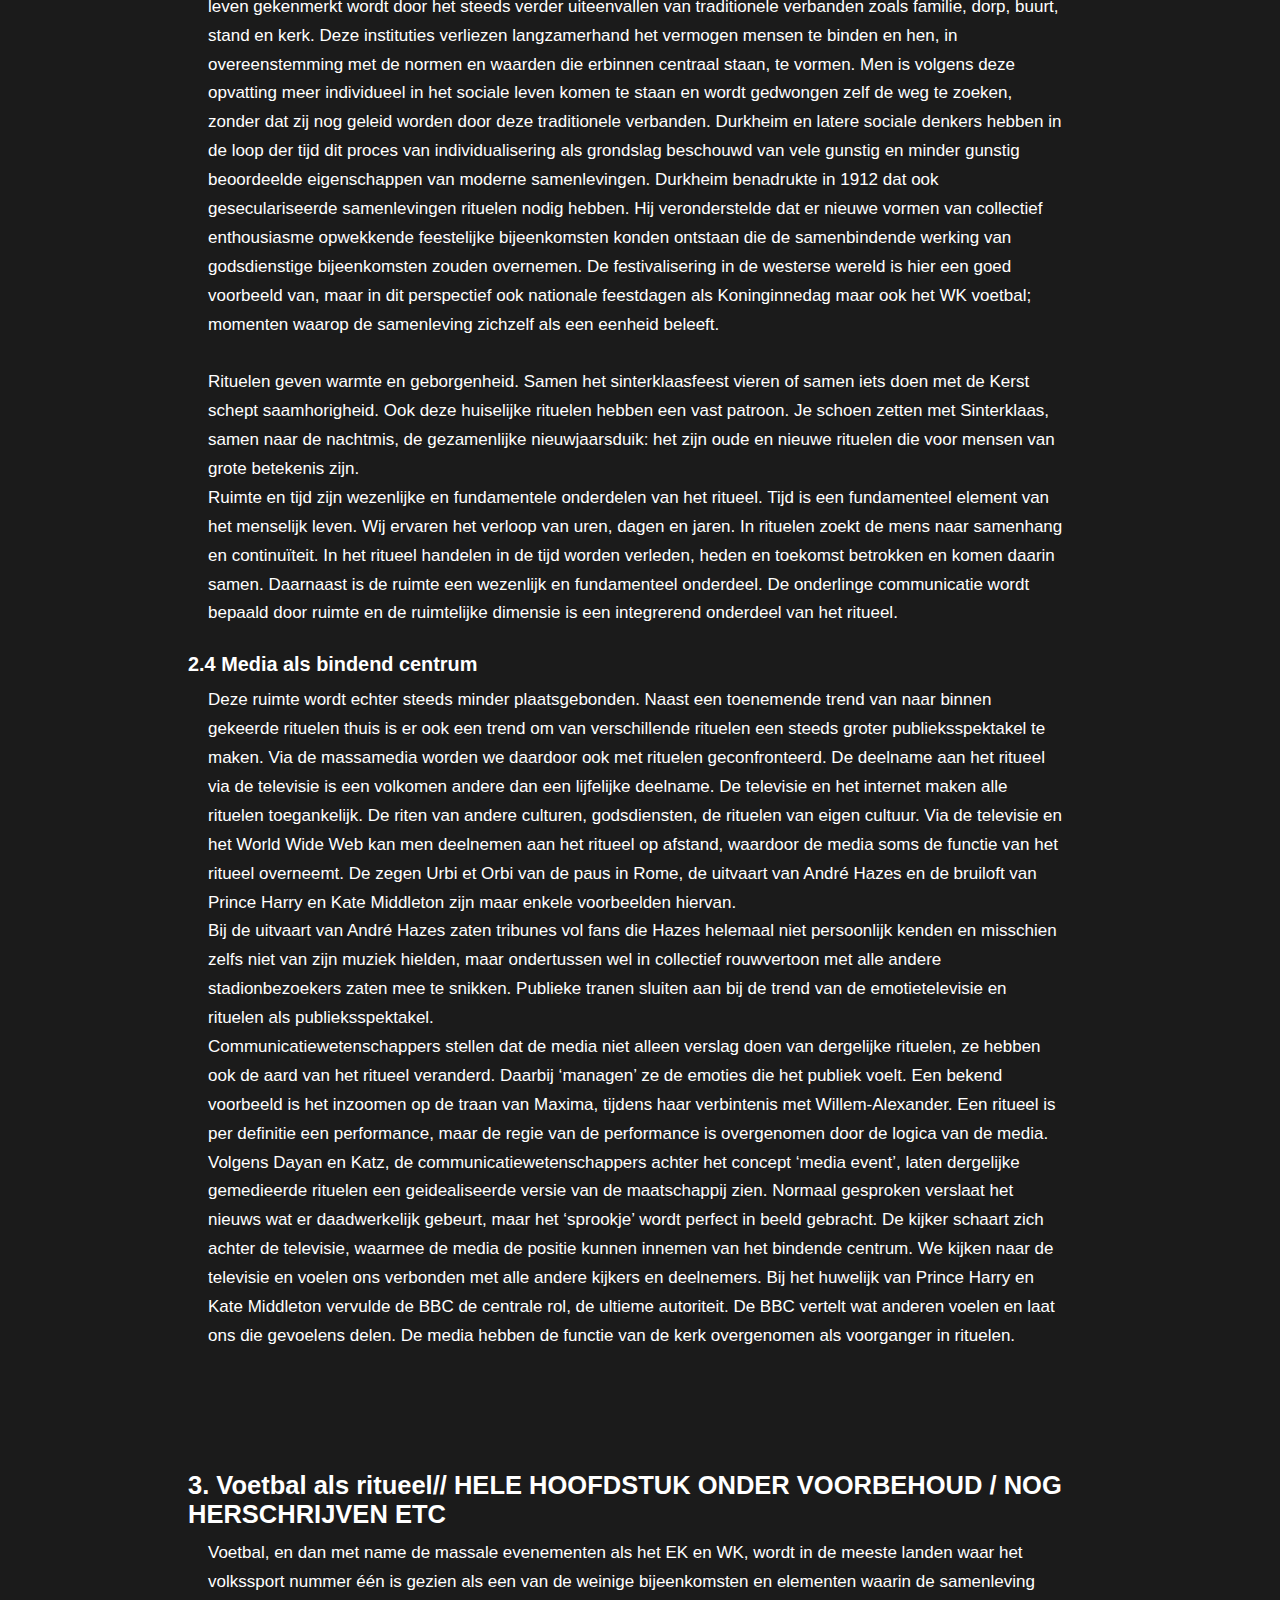
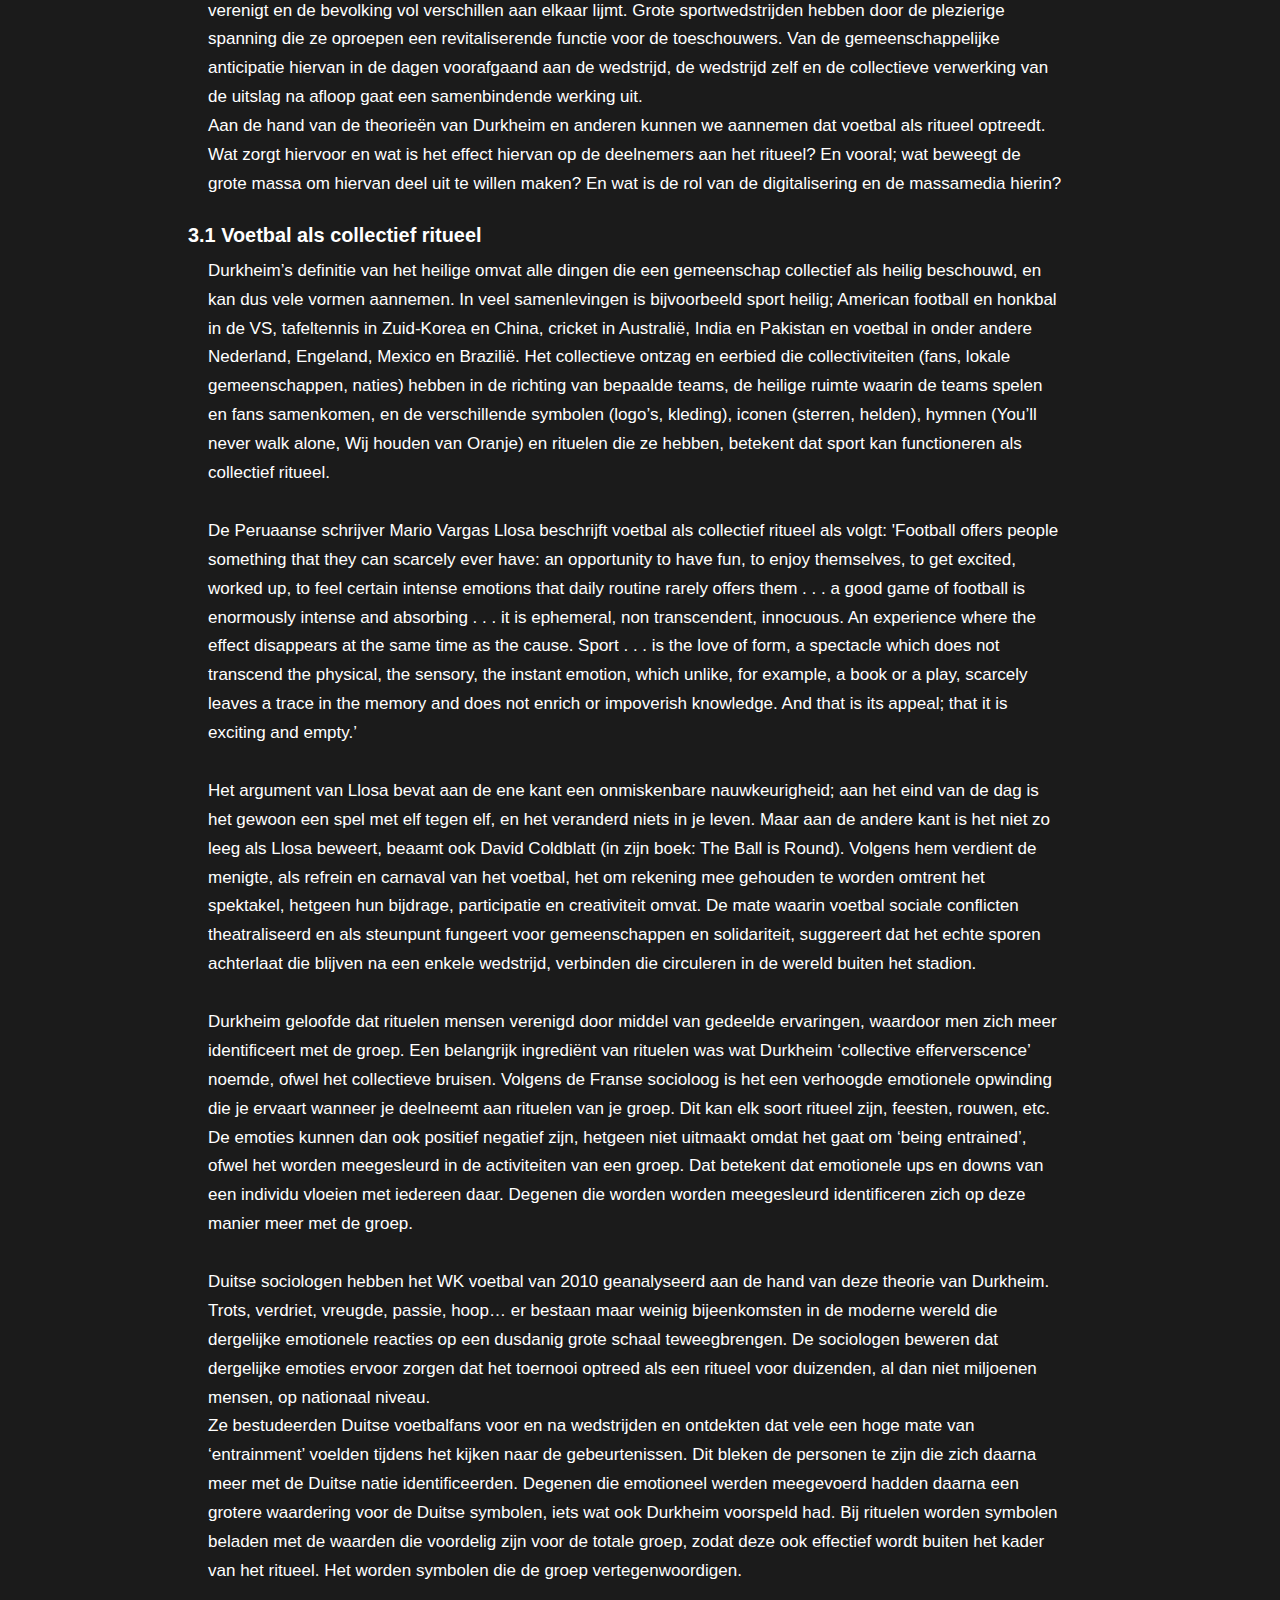
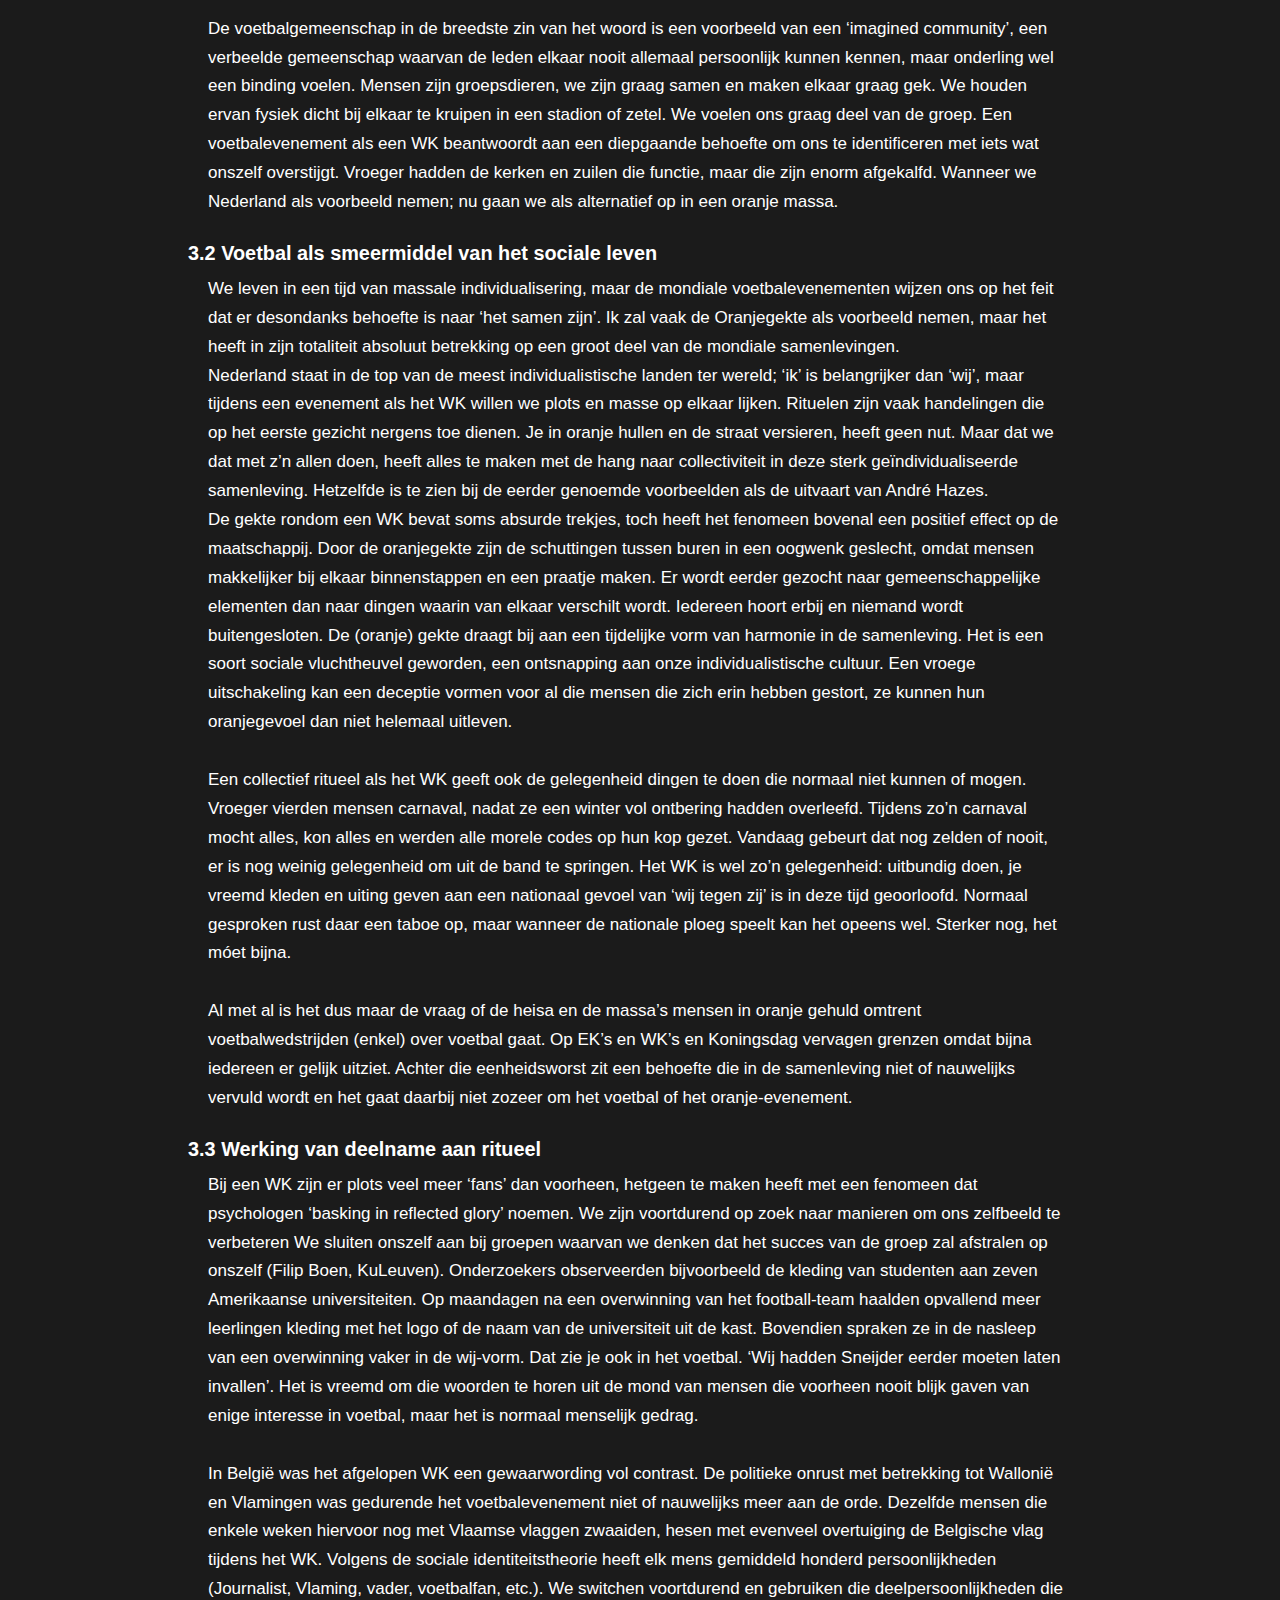
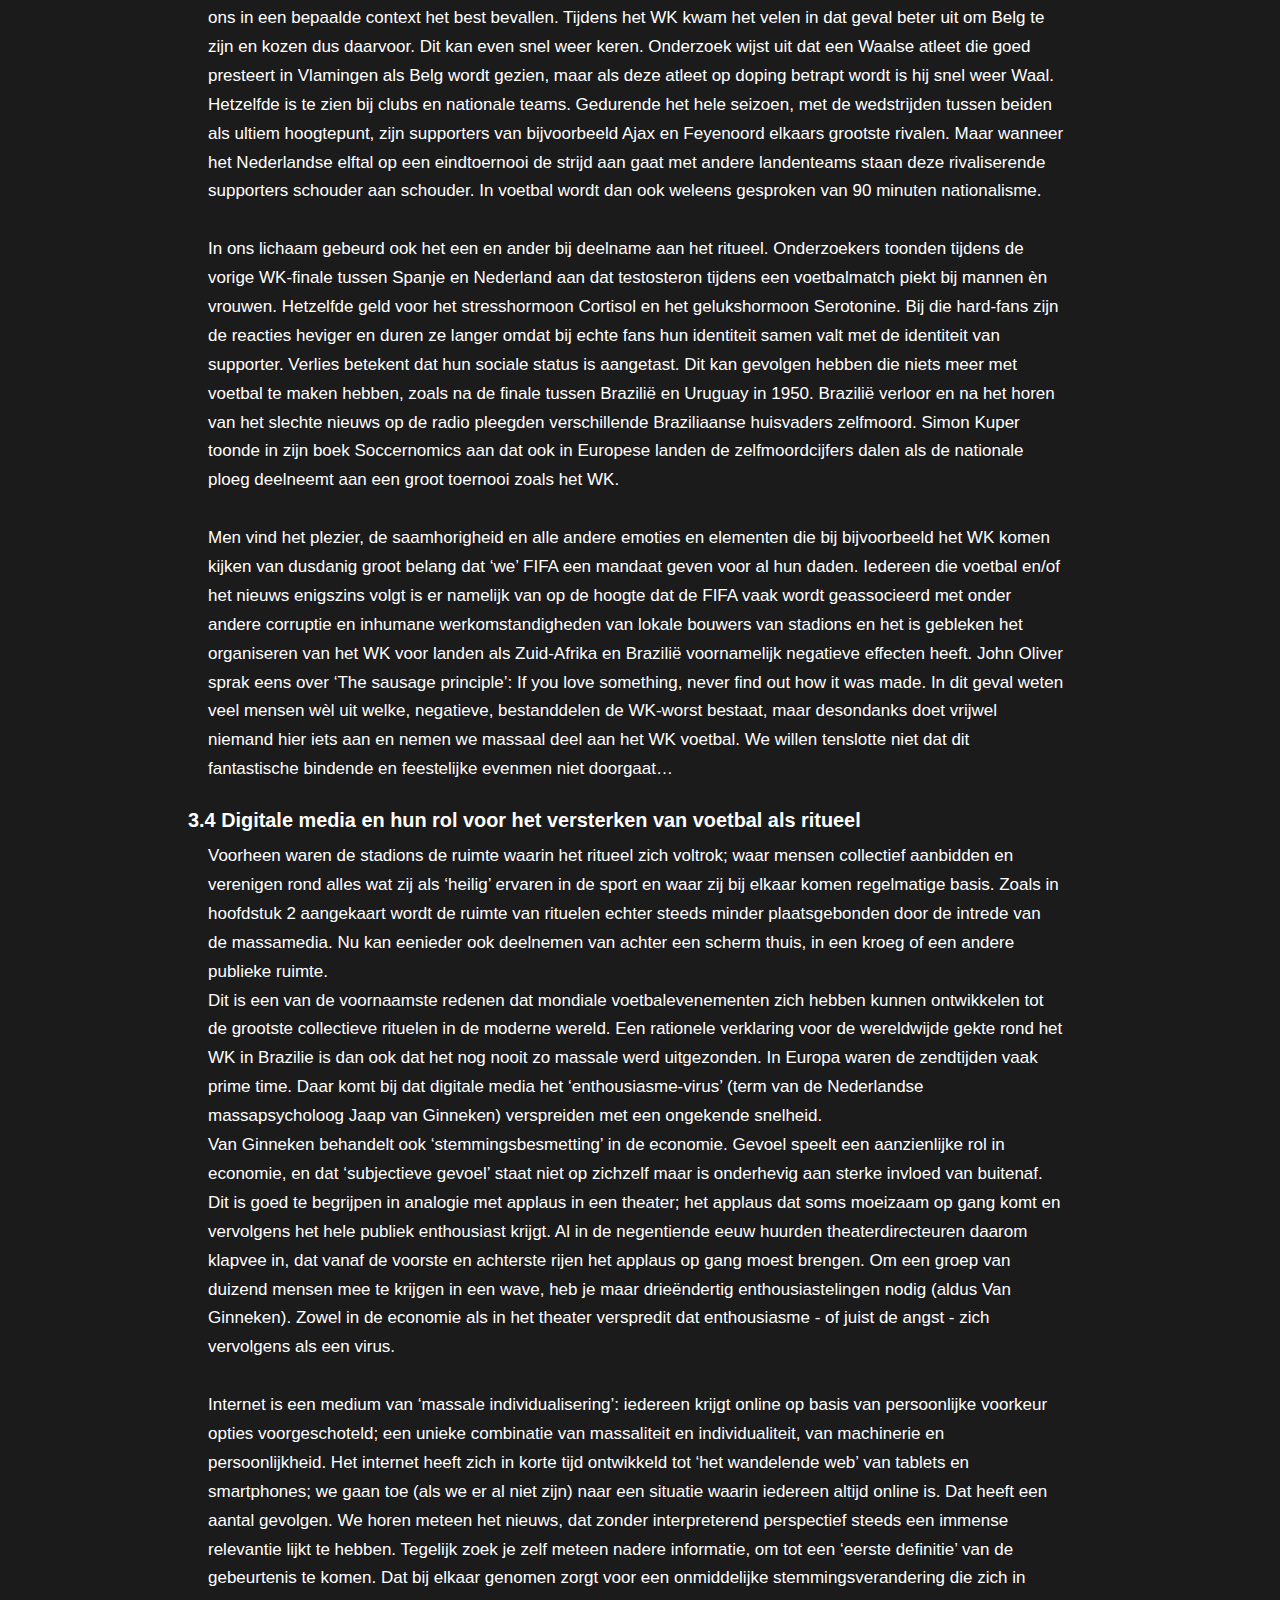
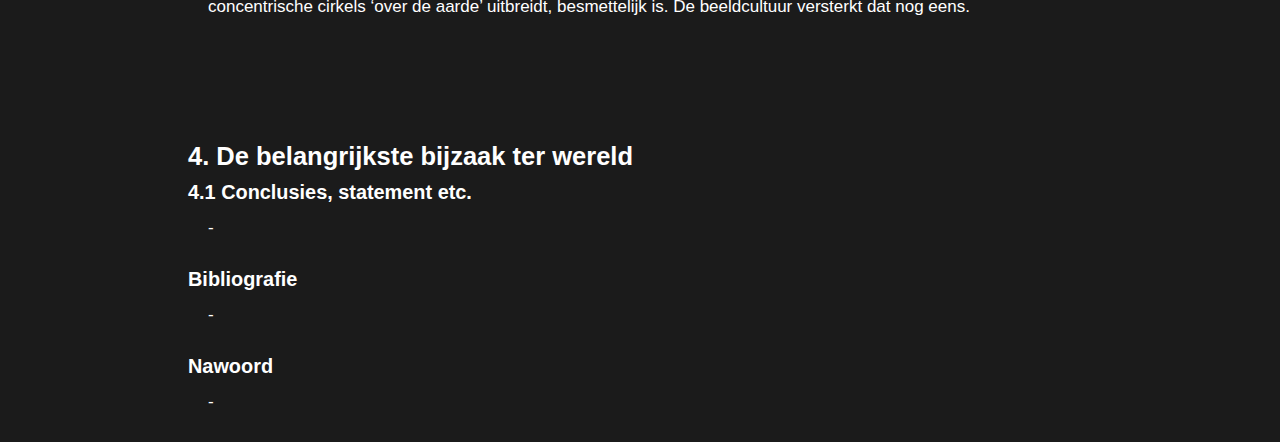
==== commit d23e8855: "update" ====
--- a/index.html
+++ b/index.html
@@ -191,69 +191,51 @@
 				
 				<h3>3.1 Voetbal als collectief ritueel</h3>
 				
-				<p>De Peruaanse schrijver Mario Vargas Llosa beschrijft voetbal als collectief ritueel als volgt: </br>
+				<p>Durkheim’s definitie van het heilige omvat alle dingen die een gemeenschap collectief als heilig beschouwd, en kan dus vele vormen aannemen. In veel samenlevingen is bijvoorbeeld sport heilig; American football en honkbal in de VS, tafeltennis in Zuid-Korea en China, cricket in Australië, India en Pakistan en voetbal in onder andere Nederland, Engeland, Mexico en Brazilië. Het collectieve ontzag en eerbied die collectiviteiten (fans, lokale gemeenschappen, naties) hebben in de richting van bepaalde teams, de heilige ruimte waarin de teams spelen en fans samenkomen, en de verschillende symbolen (logo’s, kleding), iconen (sterren, helden), hymnen (You’ll never walk alone, Wij houden van Oranje) en rituelen die ze hebben, betekent dat sport kan functioneren als collectief ritueel.</br></br>
+
+De Peruaanse schrijver Mario Vargas Llosa beschrijft voetbal als collectief ritueel als volgt: 
 'Football offers people something that they can scarcely ever have: an opportunity to have fun, to enjoy themselves, to get excited, worked up, to feel certain intense emotions that daily routine rarely offers them . . . a good game of football is enormously intense and absorbing . . . it is ephemeral, non transcendent, innocuous. An experience where the effect disappears at the same time as the cause. Sport . . . is the love of form, a spectacle which does not transcend the physical, the sensory, the instant emotion, which unlike, for example, a book or a play, scarcely leaves a trace in the memory and does not enrich or impoverish knowledge. And that is its appeal; that it is exciting and empty.’</br></br>
 
-Het argument van Llosa bevat aan de ene kant een onmiskenbare nauwkeurigheid. Aan het eind van de dag is het gewoon een spel met elf tegen elf, en het veranderd niets in je leven. Maar aan de andere kant is het niet zo leeg als Llosa beweert, beaat ook David Coldblatt (in zijn boek: The Ball is Round). Volgens hem verdient de menigte, als refrein en carnaval van het voetbal, het om rekening mee gehouden te worden omtrent het spektakel, hetgeen hun bijdrage, participatie en creativiteit omvat. De mate waarin voetbal sociale conflicten theatraliseerd en als steunpunt fungeert voor gemeenschappen en solidariteit, suggereert dat het echte sporen achterlaat die blijven na een enkele wedstrijd, verbinden die circuleren in de wereld buiten het stadion.</br></br>
-
-Durkheim geloofde dat rituelen mensen verenigd door middel van gedeelde ervaringen, waardoor men zich meer identificeert met de groep. Een belangrijk ingrediënt van rituelen was wat Durkheim ‘collective efferverscence’ noemde, ofwel het collectieve bruisen. Volgens de Franse socioloog is het een verhoogde emotionele opwinding die je ervaart wanneer je deelneemt aan rituelen van je groep. Dit kan elk soort ritueel zijn, feesten, rouwen, etc. De emoties kunnen dan ook positief negatief zijn, hetgeen niet uitmaakt omdat het gaat om ‘being entrained’, ofwel het worden meegesleurd in de activiteiten van een groep. Dat betekent dat emotionele ups en downs van een individu vloeien met iedereen daar. Degenen die worden worden meegesleurd identificeren zich op deze manier meer met de groep. </br></br>
-
+Het argument van Llosa bevat aan de ene kant een onmiskenbare nauwkeurigheid; aan het eind van de dag is het gewoon een spel met elf tegen elf, en het veranderd niets in je leven. Maar aan de andere kant is het niet zo leeg als Llosa beweert, beaamt ook David Coldblatt (in zijn boek: The Ball is Round). Volgens hem verdient de menigte, als refrein en carnaval van het voetbal, het om rekening mee gehouden te worden omtrent het spektakel, hetgeen hun bijdrage, participatie en creativiteit omvat. De mate waarin voetbal sociale conflicten theatraliseerd en als steunpunt fungeert voor gemeenschappen en solidariteit, suggereert dat het echte sporen achterlaat die blijven na een enkele wedstrijd, verbinden die circuleren in de wereld buiten het stadion.
+</br></br>
+Durkheim geloofde dat rituelen mensen verenigd door middel van gedeelde ervaringen, waardoor men zich meer identificeert met de groep. Een belangrijk ingrediënt van rituelen was wat Durkheim ‘collective efferverscence’ noemde, ofwel het collectieve bruisen. Volgens de Franse socioloog is het een verhoogde emotionele opwinding die je ervaart wanneer je deelneemt aan rituelen van je groep. Dit kan elk soort ritueel zijn, feesten, rouwen, etc. De emoties kunnen dan ook positief negatief zijn, hetgeen niet uitmaakt omdat het gaat om ‘being entrained’, ofwel het worden meegesleurd in de activiteiten van een groep. Dat betekent dat emotionele ups en downs van een individu vloeien met iedereen daar. Degenen die worden worden meegesleurd identificeren zich op deze manier meer met de groep. 
+</br></br>
 Duitse sociologen hebben het WK voetbal van 2010 geanalyseerd aan de hand van deze theorie van Durkheim. Trots, verdriet, vreugde, passie, hoop… er bestaan maar weinig bijeenkomsten in de moderne wereld die dergelijke emotionele reacties op een dusdanig grote schaal teweegbrengen. De sociologen beweren dat dergelijke emoties ervoor zorgen dat het toernooi optreed als een ritueel voor duizenden, al dan niet miljoenen mensen, op nationaal niveau. </br>
-Ze bestudeerden Duitse voetbalfans voor en na wedstrijden en ontdekten dat vele een hoge mate van ‘entrainment’ voelden tijdens het kijken naar de gebeurtenissen. Dit bleken de personen te zijn die zich daarna meer met de Duitse natie identificeerden. Degenen die emotioneel werden meegevoerd hadden daarna een grotere waardering voor de Duitse symbolen, iets wat ook Durkheim voorspeld had. Bij rituelen worden symbolen beladen met de waarden die voordelig zijn voor de totale groep, zodat deze ook effectief wordt buiten het kader van het ritueel. Het worden symbolen die de groep vertegenwoordigen.</br></br>
-
-De voetbalgemeenschap in de breedste zin van het woord is een voorbeeld van een ‘imagined community’, een verbeelde gemeenschap waarvan de leden elkaar nooit allemaal persoonlijk kunnen kennen, maar onderling wel een binding voelen. Mensen zijn groepsdieren, we zijn graag samen en maken elkaar graag gek. We houden ervan fysiek dicht bij elkaar te kruipen in een stadion of zetel. We voelen ons graag deel van de groep. Een voetbalevenement als een WK beantwoordt aan een diepgaande behoefte om ons te identificeren met iets wat onszelf overstijgt. Vroeger hadden de kerken en zuilen die functie, maar die zijn enorm afgekalfd. Wanneer we Nederland als voorbeeld nemen; nu gaan we als alternatief op in een oranje massa. </p>
+Ze bestudeerden Duitse voetbalfans voor en na wedstrijden en ontdekten dat vele een hoge mate van ‘entrainment’ voelden tijdens het kijken naar de gebeurtenissen. Dit bleken de personen te zijn die zich daarna meer met de Duitse natie identificeerden. Degenen die emotioneel werden meegevoerd hadden daarna een grotere waardering voor de Duitse symbolen, iets wat ook Durkheim voorspeld had. Bij rituelen worden symbolen beladen met de waarden die voordelig zijn voor de totale groep, zodat deze ook effectief wordt buiten het kader van het ritueel. Het worden symbolen die de groep vertegenwoordigen.
+</br></br>
+De voetbalgemeenschap in de breedste zin van het woord is een voorbeeld van een ‘imagined community’, een verbeelde gemeenschap waarvan de leden elkaar nooit allemaal persoonlijk kunnen kennen, maar onderling wel een binding voelen. Mensen zijn groepsdieren, we zijn graag samen en maken elkaar graag gek. We houden ervan fysiek dicht bij elkaar te kruipen in een stadion of zetel. We voelen ons graag deel van de groep. Een voetbalevenement als een WK beantwoordt aan een diepgaande behoefte om ons te identificeren met iets wat onszelf overstijgt. Vroeger hadden de kerken en zuilen die functie, maar die zijn enorm afgekalfd. Wanneer we Nederland als voorbeeld nemen; nu gaan we als alternatief op in een oranje massa. 
+ </p>
 
 				<h3>3.2 Voetbal als smeermiddel van het sociale leven</h3>
 				
-				<p>Als we kijken naar de Nederlandse Oranjegekte omtrent een E- of WK, krijgt deze soms absurde trekjes. Toch heeft het fenomeen bovenal een positief effect op de maatschappij, aldus Martijn van Zomeren. ‘De oranjegekte draagt bij aan een tijdelijke vorm van harmonie in de samenleving. Het is een soort vluchtheuvel waar mensen even kunnen schuilen in tijden waarin zij heel erg op zichzelf zijn aangewezen’. Of de heisa en de massa’s mensen in oranje gehuld omtrent voetbalwedstrijden (enkel) over voetbal gaat is maar de vraag. Nederland staat in de top van de meest individualistische landen ter wereld; ‘ik’ staat in ons land hoger dan ‘wij’. Tijdens een evenement als het WK willen we plots op elkaar lijken. Hoe komt het dat een geïndividualiseerde samenleving als de Nederlandse zich en masse in de oranjegekte stort? Volgens Geert Hofstede vind dit zijn oorsprong in tevredenheid over de kleine kring waarin we ons begeven en het pessimisme over het grotere verband van de samenleving. Oranjekoorts overstijgt dat pessimisme. In individualistisch Nederland is een stroming van collectivisten te vinden die met nationale evenementen boven komt drijven. Op EK’s Wk’s en Koningsdag vervagen grenzen omdat bijna iedereen er gelijk uitziet: allemaal gek met de overheersende kleur oranje. Achter die eenheidsworst zit een behoefte die in de samenleving niet vervuld wordt en het gaat daarbij niet zozeer om het voetbal of het oranje-evenement. </br>
-Eigenlijk is het een roep naar een andere samenleving waarin we weer samen zijn. Door de Oranjegekte zijn de schuttingen tussen buren in een oogwenk geslecht, omdat mensen makkelijker bij elkaar binnenstappen en een praatje maken. Er wordt eerder gezocht naar gemeenschappelijke elementen dan naar dingen waarin van elkaar verschilt wordt. Iedereen hoort erbij en niemand van het Oranjeleger wordt buitengesloten. Daarmee is de Oranjegekte een sociale vluchtheuvel geworden, een ontsnapping aan onze individualistische cultuur. 
-Andere landen hebben ook dergelijke rituelen omtrent voetbal, al is menigeen erover eens dat de Oranjekoorts voorop loopt in de gekte en massa. Een vroege uitschakeling kan een deceptie vormen voor al die mensen die zich in oranje hebben gestort. Ze kunnen hun oranjegevoel dan niet helemaal uitleven. </br>
-
-Als voetbal de belangrijkste bijzaak van het leven is, dan is Oranjegekte het vrolijkste nationalisme. Het staat haaks op het officiële nationalisme en verzwakt dat. Het is een democratische bewening die van onderop komt en niet van bovenaf zoals de plechtigheden rond het staatshoofd, volkslied, kerkklokken en politiek. Het plechtige nationalisme wordt weliswaar geaccepteerd omdat het aan de volksaard raakt, de nationale identiteit vormt en uit de vaderlandse geschiedenis voortkomt, maar het leeft niet. In tegenstelling tot de Oranjegekte. Het grote voordeel is dat het zichzelf niet altijd even serieus neemt en van voorbijgaande aard is. Bij een nederlaag van het nationale voetbalelftal verdwijnt de Oranjegekte weer even snel als deze gekomen is. </br>
-
-Massapsycholoog Jaap van Ginneken beweert dat een voetbalevenement als een WK beantwoordt aan een diepgaande behoefte om ons te identificeren met iets wat onszelf overstijgt. Vroeger hadden de kerken en zuilen die functie, maar die zijn enorm afgekalfd. Nu gaan we als alternatief op in een oranje massa. </br>
-
-Een nieuw ritueel noemde Thomas Quartier het in 2008:  “Rituelen zijn handelingen die op het eerste gezicht nergens toe dienen. Je in oranje hullen en de straat versieren, heeft geen nut. Maar dat we dat met z’n allen doen, heeft alles te maken met de hang naar collectiviteit in deze sterk geïndividualiseerde samenleving. Dat zie je ook aan de toegenomen belangstelling voor publieke uitvaarten, zoals die van André Hazes. Toevallig ook in een voetbalstadion”. </br>
-
-Een collectief ritueel als het WK geeft ook de gelegenheid dingen te doen die normaal niet kunnen of mogen. “Uitbundig doen, je vreemd kleden en uiting geven aan een nationaal gevoel van ‘wij tegen zij’ is in deze tijd geoorloofd”. Normaal gesproken rust daar een taboe op, maar wanneer de nationale ploeg speelt kan het opeens wel. Het móet bijna. </br>
-
-De Peruaanse schrijver Mario Vargas Llosa:</br>
-'Football offers people something that they can scarcely ever have: an opportunity to have fun, to enjoy themselves, to get excited, worked up, to feel certain intense emotions that daily routine rarely offers them . . . a good game of football is enormously intense and absorbing . . . it is ephemeral, non transcendent, innocuous. An experience where the effect disappears at the same time as the cause. Sport . . . is the love of form, a spectacle which does not transcend the physical, the sensory, the instant emotion, which unlike, for example, a book or a play, scarcely leaves a trace in the memory and does not enrich or impoverish knowledge. And that is its appeal; that it is exciting and empty.’</br></br>
-
-Toch is het niet zo zwart op wit als Vargas Llosa beweerd, hetgeen wordt beaamd door David Coldblatt in zijn boek: The Ball is Round: A Global History of Soccer. De menigte als refrein en carnaval verdient rekening mee gehouden te worden omtrent het spektakel, hetgeen hun bijdrage, participatie en creativiteit omvat. De mate waarin voetbal sociale conflicten theatraliseerd en als steunpunt fungeert voor gemeenschappen en solidariteit, suggereert dat het echte sporen achterlaat die blijven na een enkele wedstrijd, verbindingen die circuleren in de wereld buiten het stadion. En toch bevat het argument van Llosa een onmiskenbare nauwkeurigheid. Onder de aangekoekte lagen van ritueel en betekenis, de pieken en dalen van winnen en verliezen, zijn het aan het eind van de dag gewoon mensen die een spelletje spelen. En spel is enkel spel als het op een bepaald niveau wordt gedaan om geen andere reden dan haar eigen belang.</p>
+				<p>We leven in een tijd van massale individualisering, maar de mondiale voetbalevenementen wijzen ons op het feit dat er desondanks behoefte is naar ‘het samen zijn’. Ik zal vaak de Oranjegekte als voorbeeld nemen, maar het heeft in zijn totaliteit absoluut betrekking op een groot deel van de mondiale samenlevingen. </br>
+Nederland staat in de top van de meest individualistische landen ter wereld; ‘ik’ is belangrijker dan ‘wij’, maar tijdens een evenement als het WK willen we plots en masse op elkaar lijken. Rituelen zijn vaak handelingen die op het eerste gezicht nergens toe dienen. Je in oranje hullen en de straat versieren, heeft geen nut. Maar dat we dat met z’n allen doen, heeft alles te maken met de hang naar collectiviteit in deze sterk geïndividualiseerde samenleving. Hetzelfde is te zien bij de eerder genoemde voorbeelden als de uitvaart van André Hazes.</br>
+De gekte rondom een WK bevat soms absurde trekjes, toch heeft het fenomeen bovenal een positief effect op de maatschappij. Door de oranjegekte zijn de schuttingen tussen buren in een oogwenk geslecht, omdat mensen makkelijker bij elkaar binnenstappen en een praatje maken. Er wordt eerder gezocht naar gemeenschappelijke elementen dan naar dingen waarin van elkaar verschilt wordt. Iedereen hoort erbij en niemand wordt buitengesloten. De (oranje) gekte draagt bij aan een tijdelijke vorm van harmonie in de samenleving. Het is een soort sociale vluchtheuvel geworden, een ontsnapping aan onze individualistische cultuur. Een vroege uitschakeling kan een deceptie vormen voor al die mensen die zich erin hebben gestort, ze kunnen hun oranjegevoel dan niet helemaal uitleven. </br></br>
+
+Een collectief ritueel als het WK geeft ook de gelegenheid dingen te doen die normaal niet kunnen of mogen. Vroeger vierden mensen carnaval, nadat ze een winter vol ontbering hadden overleefd. Tijdens zo’n carnaval mocht alles, kon alles en werden alle morele codes op hun kop gezet. Vandaag gebeurt dat nog zelden of nooit, er is nog weinig gelegenheid om uit de band te springen. Het WK is wel zo’n gelegenheid: uitbundig doen, je vreemd kleden en uiting geven aan een nationaal gevoel van ‘wij tegen zij’ is in deze tijd geoorloofd. Normaal gesproken rust daar een taboe op, maar wanneer de nationale ploeg speelt kan het opeens wel. Sterker nog, het móet bijna. </br></br>
+
+Al met al is het dus maar de vraag of de heisa en de massa’s mensen in oranje gehuld omtrent voetbalwedstrijden (enkel) over voetbal gaat. Op EK’s en WK’s en Koningsdag vervagen grenzen omdat bijna iedereen er gelijk uitziet. Achter die eenheidsworst zit een behoefte die in de samenleving niet of nauwelijks vervuld wordt en het gaat daarbij niet zozeer om het voetbal of het oranje-evenement. 
+</p>
 
 				<h3>3.3 Werking van deelname aan ritueel</h3>
 				
-				<p>‘Fan-schap’ doet bizarre dingen met mensen. Onderzoekers toonden tijdens de vorige WK-finale tussen Spanje en Nederland aan dat testosteron tijdens een voetbalmatch piekt bij mannen én vrouwen. Hetzelfde geldt voor het stresshormoon cortisol en het gelukshormoon serotonine. De reacties zijn heviger bij die hard-fans, en ze duren langer. ‘Dat is logisch, want bij echte fans valt hun identiteit samen met de identiteit van supporter. Verlies betekent dat hun sociale status is aangetast’, aldus Boen. In Edingburgh nam het aantal spoedopnames in psychiatrische instellingen significant toe in de zomer van 1978, 1982 en 1986. Het Schotse team had zich toen telkens gekwalificeerd, maar werd uitgeschakeld in de eerste ronde. De wedstrijd met de meest dramatische gevolgen is de bekerfinale in 1950, toen gastland en superfavoriet Brazilië de duimen moest leggen tegen Uruguay. Na het horen van het slechte nieuws op de radio pleegden verschillende Braziliaanse huisvaders zelfmoord. Simon Kuper toonde in zijn boek Soccernomics aan dat ook in Europese landen de zelfmoordcijfers dalen als de nationale ploeg deelneemt aan een groot tornooi zoals het WK. Voor sommige fans is voetbal een kwestie van leven of dood. Of zelfs belangrijker dan de dood. Er zijn Duitse begrafenisondernemers die kisten maken in clubkleuren en supporters de mogelijkheid bieden hun as te laten verstrooien op de grasmat. De Braziliaanse club Recife geeft zijn fans de mogelijkheid na overlijden hun organen te doneren aan een andere fan, zodat ze ‘als fan kunnen blijven verder leven’.</p>
-				
-				<p>The sausage principle </br>
-Het plezier etc wat men haalt uit deelname van het ritueel is zo groot dat we FIFA een mandaat geven voor al hun daden. Iedereen die voetbal en/of het nieuws enigszins volgt is er vanop de hoogte dat de FIFA vaak wordt geassocieerd met corruptie en dat ze zich schuldig maken aan onmenselijke dingen. Stadions worden gebouwd die niet nodig zijn, slaven worden ingezet om stadions te bouwen, het organiserende land verdient niets aan een WK, etc. </br>
-John Oliver sprak over de ‘The sausage principle’: If you love something, never find out how it was made. In dit geval weten veel mensen wèl uit welke negatieve bestanddelen de WK-worst bestaat, maar desondanks doet vrijwel niemand hier iets aan en nemen we massaal deel aan het WK voetbal. We willen tenslotte niet dat dit fantastische bindende en feestelijke evenement niet doorgaat… </p>
-
-				<h3>3.4 Rol media</h3>
-				
-				<p>Een tweede rationele verklaring voor de wereldwijde gekte vandaag: de wereldbeker in Brazilië werd nog nooit zo massaal uitgezonden. De zendtijden zijn gunstig, in Europa zelfs vaak in prime time. Daar komt bij dat digitale media het ‘enthousiasme’-virus (term van de Nederlandse massapsycholoog Jaap van Diggelen) verspreiden met een ongeziene snelheid. </br></br>
-DIGITALE MEDIA EN TV EN HUN ROL VOOR HET VERSTERKEN VAN VOETBAL ALS RITUEEL. </br></br>
-Jaap van Ginneken behandelt bijvoorbeeld 'stemmingsbesmetting' in de economie. Zeker sinds de aanhoudende crisis begint door te dringen dat het idee van de homo economicus, die op rationele wijze beslissingen in zijn eigen voordeel neemt, een illusie is. Gevoel speelt een aanzienlijke rol in economie, zo wordt steeds meer duidelijk, en dat ‘subjectieve gevoel’ staat niet op zichzelf maar is onderhevig aan sterke invloed van buitenaf. Dat is te begrijpen in analogie met applaus in een theater; het applaus dat soms moeizaam op gang komt en vervolgens het hele publiek wildenthousiast krijgt. Al in de negentiende eeuw huurden theaterdirecteuren daarom klapvee in, dat vanaf de voorste en achterste rijen het applaus op gang moest brengen. Om een groep van duizend mensen mee te krijgen in een wave, schrijft Van Ginneken, heb je maar drieëndertig enthousiastelingen nodig. Zowel in de economie als in het theater verspreidt dat enthousiasme - of juist de angst - zich vervolgens als een virus.</br>
-De rol van internet en sociale media is een constante die de lezer bij de les houdt. Interessant is de notie van internet als een medium van 'massale individualisering': iedereen krijgt online op basis van persoonlijke voorkeur opties voorgeschoteld; een unieke combinatie van massaliteit en individualiteit, van machinerie en persoonlijkheid. Van Ginneken spreekt van 'het wandelende web' van tablets en smartphones; we gaan toe naar een situatie waarin iedereen altijd online is. Dat heeft een aantal gevolgen. Je hoort meteen het nieuws, dat zonder interpreterend perspectief steeds een immense relevantie lijkt te hebben. Tegelijk zoek je zelf meteen nadere informatie, om tot een 'eerste definitie' van de gebeurtenis te komen. Dat bij elkaar genomen zorgt voor een onmiddellijke stemmingsverandering die zich in concentrische cirkels ‘over de aarde’ uitbreidt, besmettelijk is. De beeldcultuur versterkt dat nog eens. </br></br>
-INTERNET ALS EEN MEDIUM VAN MASSALE INDIVIDUALISERING: IEDEREEN KRIJG ONLINE OP BASIS VAN PERSOONLIJKE VOORKEUR OPTIES VOORGESCHOTELD; EEN UNIEKE COMBINATIE VAN MASSALITEIT EN INDIVIDUALITEIT, VAN MACHINERIE EN PERSOONLIJKHEID.</br></br>
-
-
-Sommige supporters zijn al veel langer lid van de groep. Die hard fans krijgen nu gezelschap van ‘fair weather fans’, supporters die zich tijdelijk aansluiten. Het waanzinnige aantal nieuwe supporters heeft te maken met een fenomeen dat psychologen ‘basking in reflected glory’ noemen. Professor sportpsychologie Filip Boen (KuLeuven) legt uit: ‘Wij zijn voortdurend op zoek naar manieren om ons zelfbeeld te verbeteren. We sluiten ons aan bij groepen waarvan we denken dat het succes van de groep zal afstralen op onszelf’. Onderzoekers observeerden de kleding van studenten aan zeven Amerikaanse universiteiten. Op maandagen na een overwinning van het football-team haalden opvallend meer leerlingen kleding met het logo of de naam van de universiteit uit de kast. Bovendien spreken studenten in de nasleep van een overwinning opvallend vaker in de wij-vorm. Dat zie je vandaag ook. ‘Wij hadden Origi eerder moeten laten invallen.’ Het is vreemd om die woorden te horen uit de mond van mensen die voordien nooit blijk gaven van enige interesse in voetbal. Maar het is perfect normaal menselijk gedrag.</br>
-Volgen Boen is het ‘basken’ van de Belgen bij dit WK eerder begonnen dan bij vorige wereldbekers: ‘Dat komt omdat het succes van de Rode Duivels verwacht en voorspeld is. Onze ploeg is een van de favorieten, staat op de vijfde plaats bij de bookmakers. In tegenstelling tot 2002, toen de verwachtingen veel kleiner waren. De hype begon toen pas nadat we onverwacht Rusland klopten en de tweede ronde haalden.’
-Voorts vinden psychologen het helemaal niet gek dat dezelfde mensen die enkele weken geleden nog met Vlaamse vlaggen stonden te zwaaien, vandaag met evenveel overtuiging de Belgische vlag hijsen. ‘Dat u dat verwondert, bewijst dat u een rationele journalist bent. Een psycholoog weet dat een mens niet rationeel is’, lacht Van Hiel. Volgens de sociale identiteitstheorie heeft elke mens gemiddeld honderd persoonlijkheden (journalist, moeder, Gentenaar, jurist, fietser, voetbalfan, …). We switchen voortdurend en gebruiken die deelpersoonlijkheden die ons in een bepaalde context het best bevallen.’ Met andere woorden: het komt ons nu even goed uit om Belg te zijn en dus kiezen we daarvoor. Maar dat kan heel snel keren. Boen: ‘Onderzoek leert dat we een Waalse atleet die goed presteert als Belg zien. Maar als de Waalse atleet op doping betrapt wordt, is hij snel weer een Waal.’</br>
-Sociale wetenschappers twijfelen er sterk aan of de uitslag van de verkiezingen anders zou uitvallen als de stembusslag nu zondag zouden plaatsvinden. Van Hiel: ‘Mensen zijn perfect in staat om een overtuigde Belg te zijn op het voetbalveld, en een overtuigde Vlaming in het stemhokje. Net zoals Belgische Turken vandaag de meest uitbundige supporters van de Rode Duivels zijn, maar rabiaat zullen supporteren voor Turkije bij de volgende match tegen België.’ Vanreusel: ‘Goals vertalen zich nooit in veranderend stemgedrag. We hebben daar zelfs een term voor: 90 minutennationalisme. Tijdens het WK in Zuid-Afrika heerste in dat land een enorme vreugde. Twee weken later was daar niets meer van te merken en werd er opnieuw gestaakt.’ Filosofe Tinneke Beeckman merkt op dat de waarde van de Belgische vlag dezer dagen fel gedegradeerd is: ‘Die vlag – vaak met een Jupiler-logo op- staat nauwelijks nog symbool voor een natie. Het is een feestartikel.’</br>
-
-Want ja, ook dat verklaart veel. Mensen hebben simpelweg zin om te feesten. Vanreusel: ‘Voetbal is een mondiaal carnaval, een vrijplaats waar we ons nog eens helemaal kunnen laten gaan.’ Daar hebben we met z’n allen blijkbaar grote behoefte aan. Beeckman: ‘Vroeger vierden mensen carnaval, nadat ze een winter vol ontbering hadden overleefd. Tijdens zo’n carnaval mocht alles, kon alles, werden alle morele codes op hun kop gezet. Vandaag gebeurt dat nog zelden of nooit. Er zijn haast geen rituelen meer die mensen samenbrengen. We leven in permanente overvloed. Er is geen tekort meer, dus is er tijdens feesten geen overvloed meer. Zelfs bruiloften zijn niet meer wat ze geweest zijn, niet meer zoals op schilderijen van Brueghel. Alle feesten die we vieren zijn bescheiden theekransjes. Er is nog weinig gelegenheid om uit de band te springen. Het WK is wel zo’n gelegenheid.’</br>
-
-OPGEZWEEPTE COLLECTIEVE EMOTIE</br></br>
-Een web van rituele handelingen stelt ons in staat intensief aan de levensstrijd van de sporter deel te nemen. Media maken hiervan een collectieve hype. Een transitionele ruimte waarin we kunnen meegaan. Ook voor de buis.</br>
-De verbintenis van William en Kate is een huwelijk dat tot ons komt via de media. </br>Communicatiewetenschappers stellen dat de media niet alleen verslag doen van dergelijke rituelen, ze hebben ook de aard van het ritueel zelf veranderd. Daarbij ‘managen’ ze de emoties die het publiek voelt. Een bekend voorbeeld is het inzoomen op de traan van Maxima. Een ritueel is per definitie een performance, maar de regie van de performance is overgenomen door de logica van de media.</br>
-Volgens Dayan en Katz, de communicatiewetenschappers achter het concept ‘media event’, laten dergelijke gemedieerde rituelen een geïdealiseerde versie van onze maatschappij zien. Normaal gesproken verslaat het nieuws wat er daadwerkelijk gebeurt, maar het ‘sprookje’ wordt perfect in beeld gebracht. De kijker schaart zich achter de televisie, waarmee de media de positie kunnen innemen van het bindende centrum. Anders gezegd, we kijken naar de tv en voelen ons verbonden met alle andere televisiekijkers. In dit geval vervult de BBC de centrale rol, de ultieme autoriteit. De BBC vertelt ons wat anderen voelen en laat ons die gevoelens delen.</br>
-
-De media hebben, alles samengevat, de functie van de kerk overgenomen als voorganger in de rituelen. De mediahysterie rond dit huwelijk was dan ook nooit mogelijk geweest zonder secularisering.
-IS VOETBAL BINDEND OF IS DE MEDIA HET BINDENDE CENTRUM?
-				</p>
+				<p>Bij een WK zijn er plots veel meer ‘fans’ dan voorheen, hetgeen te maken heeft met een fenomeen dat psychologen ‘basking in reflected glory’ noemen. We zijn voortdurend op zoek naar manieren om ons zelfbeeld te verbeteren We sluiten onszelf aan bij groepen waarvan we denken dat het succes van de groep zal afstralen op onszelf (Filip Boen, KuLeuven). Onderzoekers observeerden bijvoorbeeld de kleding van studenten aan zeven Amerikaanse universiteiten. Op maandagen na een overwinning van het football-team haalden opvallend meer leerlingen kleding met het logo of de naam van de universiteit uit de kast. Bovendien spraken ze in de nasleep van een overwinning vaker in de wij-vorm. Dat zie je ook in het voetbal. ‘Wij hadden Sneijder eerder moeten laten invallen’. Het is vreemd om die woorden te horen uit de mond van mensen die voorheen nooit blijk gaven van enige interesse in voetbal, maar het is normaal menselijk gedrag.</br></br>
+
+In België was het afgelopen WK een gewaarwording vol contrast. De politieke onrust met betrekking tot Wallonië en Vlamingen was gedurende het voetbalevenement niet of nauwelijks meer aan de orde. Dezelfde mensen die enkele weken hiervoor nog met Vlaamse vlaggen zwaaiden, hesen met evenveel overtuiging de Belgische vlag tijdens het WK. Volgens de sociale identiteitstheorie heeft elk mens gemiddeld honderd persoonlijkheden (Journalist, Vlaming, vader, voetbalfan, etc.). We switchen voortdurend en gebruiken die deelpersoonlijkheden die ons in een bepaalde context het best bevallen. Tijdens het WK kwam het velen in dat geval beter uit om Belg te zijn en kozen dus daarvoor. Dit kan even snel weer keren. Onderzoek wijst uit dat een Waalse atleet die goed presteert in Vlamingen als Belg wordt gezien, maar als deze atleet op doping betrapt wordt is hij snel weer Waal. Hetzelfde is te zien bij clubs en nationale teams. Gedurende het hele seizoen, met de wedstrijden tussen beiden als ultiem hoogtepunt, zijn supporters van bijvoorbeeld Ajax en Feyenoord elkaars grootste rivalen. Maar wanneer het Nederlandse elftal op een eindtoernooi de strijd aan gaat met andere landenteams staan deze rivaliserende supporters schouder aan schouder. In voetbal wordt dan ook weleens gesproken van 90 minuten nationalisme. </br></br>
+
+In ons lichaam gebeurd ook het een en ander bij deelname aan het ritueel. Onderzoekers toonden tijdens de vorige WK-finale tussen Spanje en Nederland aan dat testosteron tijdens een voetbalmatch piekt bij mannen èn vrouwen. Hetzelfde geld voor het stresshormoon Cortisol en het gelukshormoon Serotonine. Bij die hard-fans zijn de reacties heviger en duren ze langer omdat bij echte fans hun identiteit samen valt met de identiteit van supporter. Verlies betekent dat hun sociale status is aangetast. Dit kan gevolgen hebben die niets meer met voetbal te maken hebben, zoals na de finale tussen Brazilië en Uruguay in 1950. Brazilië verloor en na het horen van het slechte nieuws op de radio pleegden verschillende Braziliaanse huisvaders zelfmoord. Simon Kuper toonde in zijn boek Soccernomics aan dat ook in Europese landen de zelfmoordcijfers dalen als de nationale ploeg deelneemt aan een groot toernooi zoals het WK. </br></br>
+
+Men vind het plezier, de saamhorigheid en alle andere emoties en elementen die bij bijvoorbeeld het WK komen kijken van dusdanig groot belang dat ‘we’ FIFA een mandaat geven voor al hun daden. Iedereen die voetbal en/of het nieuws enigszins volgt is er namelijk van op de hoogte dat de FIFA vaak wordt geassocieerd met onder andere corruptie en inhumane werkomstandigheden van lokale bouwers van stadions en het is gebleken het organiseren van het WK voor landen als Zuid-Afrika en Brazilië voornamelijk negatieve effecten heeft. John Oliver sprak eens over ‘The sausage principle’: If you love something, never find out how it was made. In dit geval weten veel mensen wèl uit welke, negatieve, bestanddelen de WK-worst bestaat, maar desondanks doet vrijwel niemand hier iets aan en nemen we massaal deel aan het WK voetbal. We willen tenslotte niet dat dit fantastische bindende en feestelijke evenmen niet doorgaat… 
+ </p>
+
+				<h3>3.4 Digitale media en hun rol voor het versterken van voetbal als ritueel</h3>
+				
+				<p>Voorheen waren de stadions de ruimte waarin het ritueel zich voltrok; waar mensen collectief aanbidden en verenigen rond alles wat zij als ‘heilig’ ervaren in de sport en waar zij bij elkaar komen regelmatige basis. Zoals in hoofdstuk 2 aangekaart wordt de ruimte van rituelen echter steeds minder plaatsgebonden door de intrede van de massamedia. Nu kan eenieder ook deelnemen van achter een scherm thuis, in een kroeg of een andere publieke ruimte. </br>
+Dit is een van de voornaamste redenen dat mondiale voetbalevenementen zich hebben kunnen ontwikkelen tot de grootste collectieve rituelen in de moderne wereld. Een rationele verklaring voor de wereldwijde gekte rond het WK in Brazilie is dan ook dat het nog nooit zo massale werd uitgezonden. In Europa waren de zendtijden vaak prime time. Daar komt bij dat digitale media het ‘enthousiasme-virus’ (term van de Nederlandse massapsycholoog Jaap van Ginneken) verspreiden met een ongekende snelheid. </br>
+Van Ginneken behandelt ook ‘stemmingsbesmetting’ in de economie. Gevoel speelt een aanzienlijke rol in economie, en dat ‘subjectieve gevoel’ staat niet op zichzelf maar is onderhevig aan sterke invloed van buitenaf. Dit is goed te begrijpen in analogie met applaus in een theater; het applaus dat soms moeizaam op gang komt en vervolgens het hele publiek enthousiast krijgt. Al in de negentiende eeuw huurden theaterdirecteuren daarom klapvee in, dat vanaf de voorste en achterste rijen het applaus op gang moest brengen. Om een groep van duizend mensen mee te krijgen in een wave, heb je maar drieëndertig enthousiastelingen nodig (aldus Van Ginneken). Zowel in de economie als in het theater verspredit dat enthousiasme - of juist de angst - zich vervolgens als een virus. </br></br>
+
+Internet is een medium van ‘massale individualisering’: iedereen krijgt online op basis van persoonlijke voorkeur opties voorgeschoteld; een unieke combinatie van massaliteit en individualiteit, van machinerie en persoonlijkheid. Het internet heeft zich in korte tijd ontwikkeld tot ‘het wandelende web’ van tablets en smartphones; we gaan toe (als we er al niet zijn) naar een situatie waarin iedereen altijd online is. Dat heeft een aantal gevolgen. We horen meteen het nieuws, dat zonder interpreterend perspectief steeds een immense relevantie lijkt te hebben. Tegelijk zoek je zelf meteen nadere informatie, om tot een ‘eerste definitie’ van de gebeurtenis te komen. Dat bij elkaar genomen zorgt voor een onmiddelijke stemmingsverandering die zich in concentrische cirkels ‘over de aarde’ uitbreidt, besmettelijk is. De beeldcultuur versterkt dat nog eens. 
+</p>
 				
 				
 				
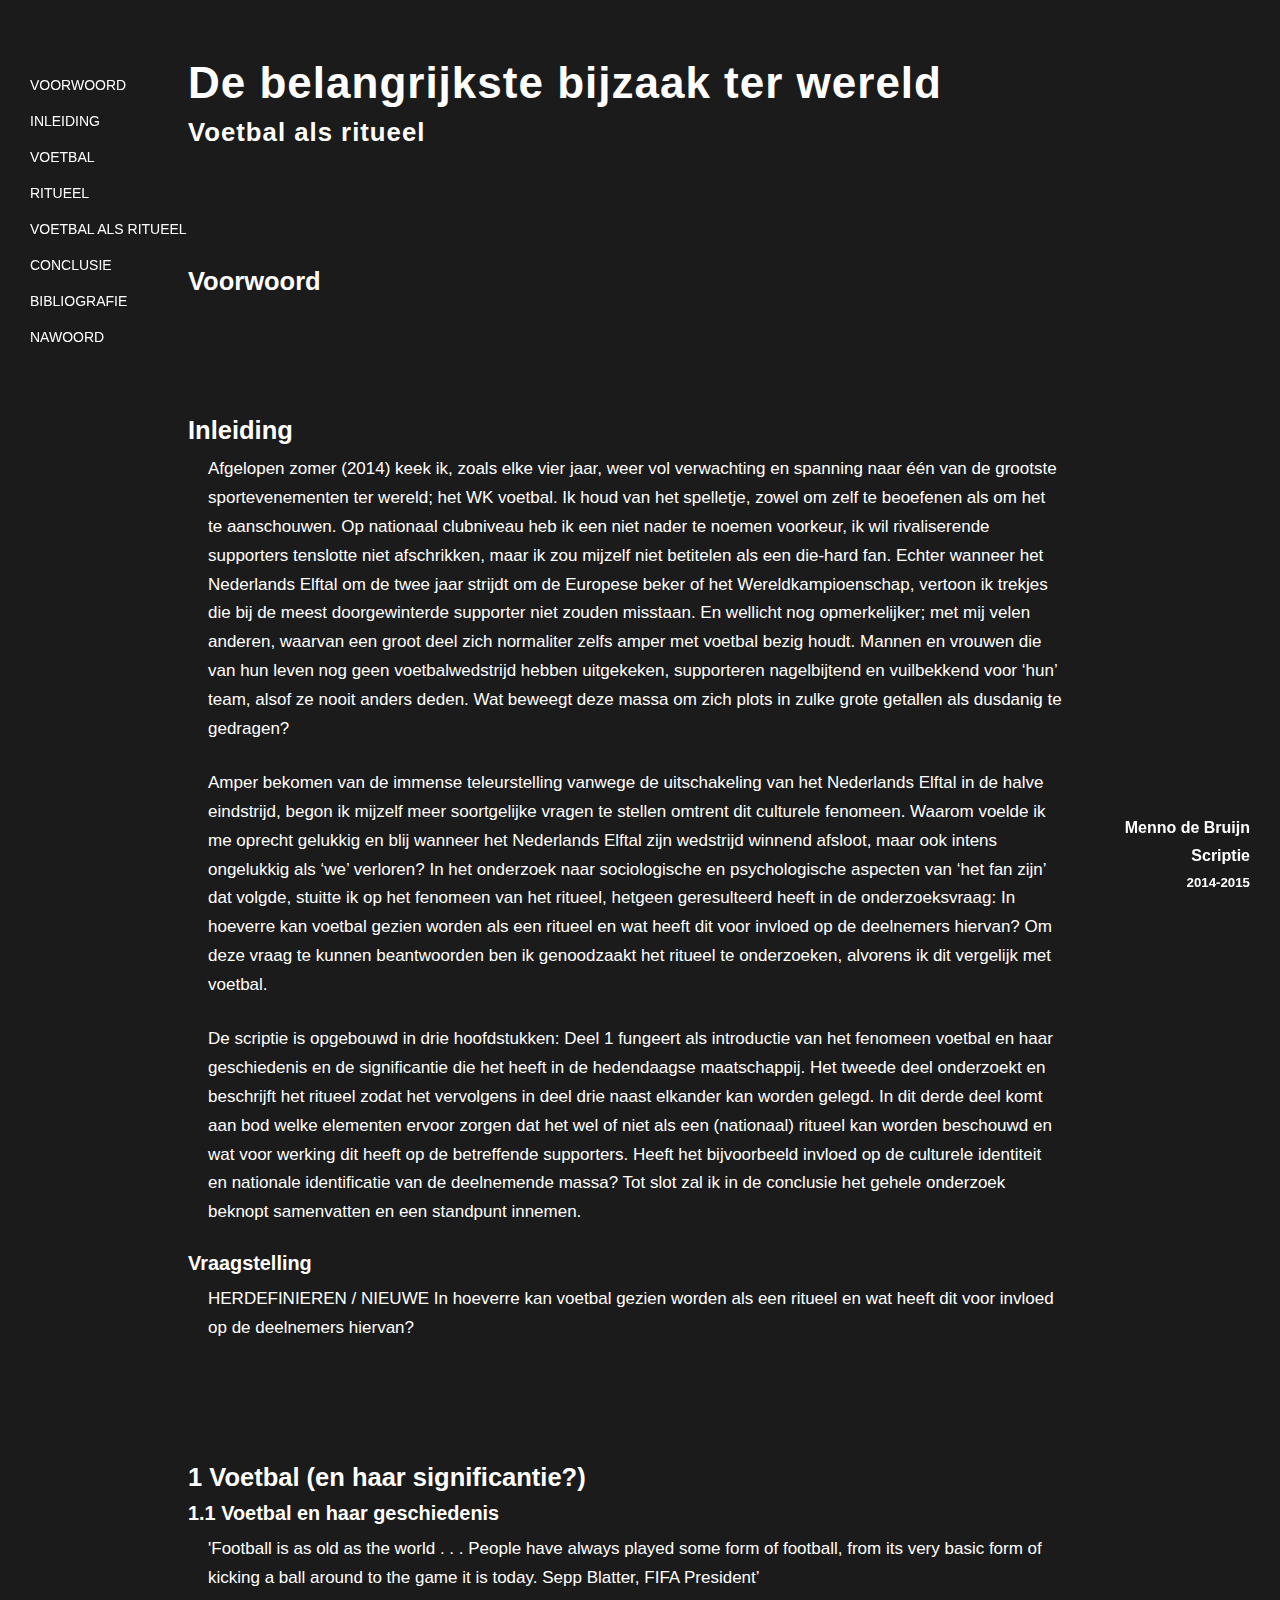
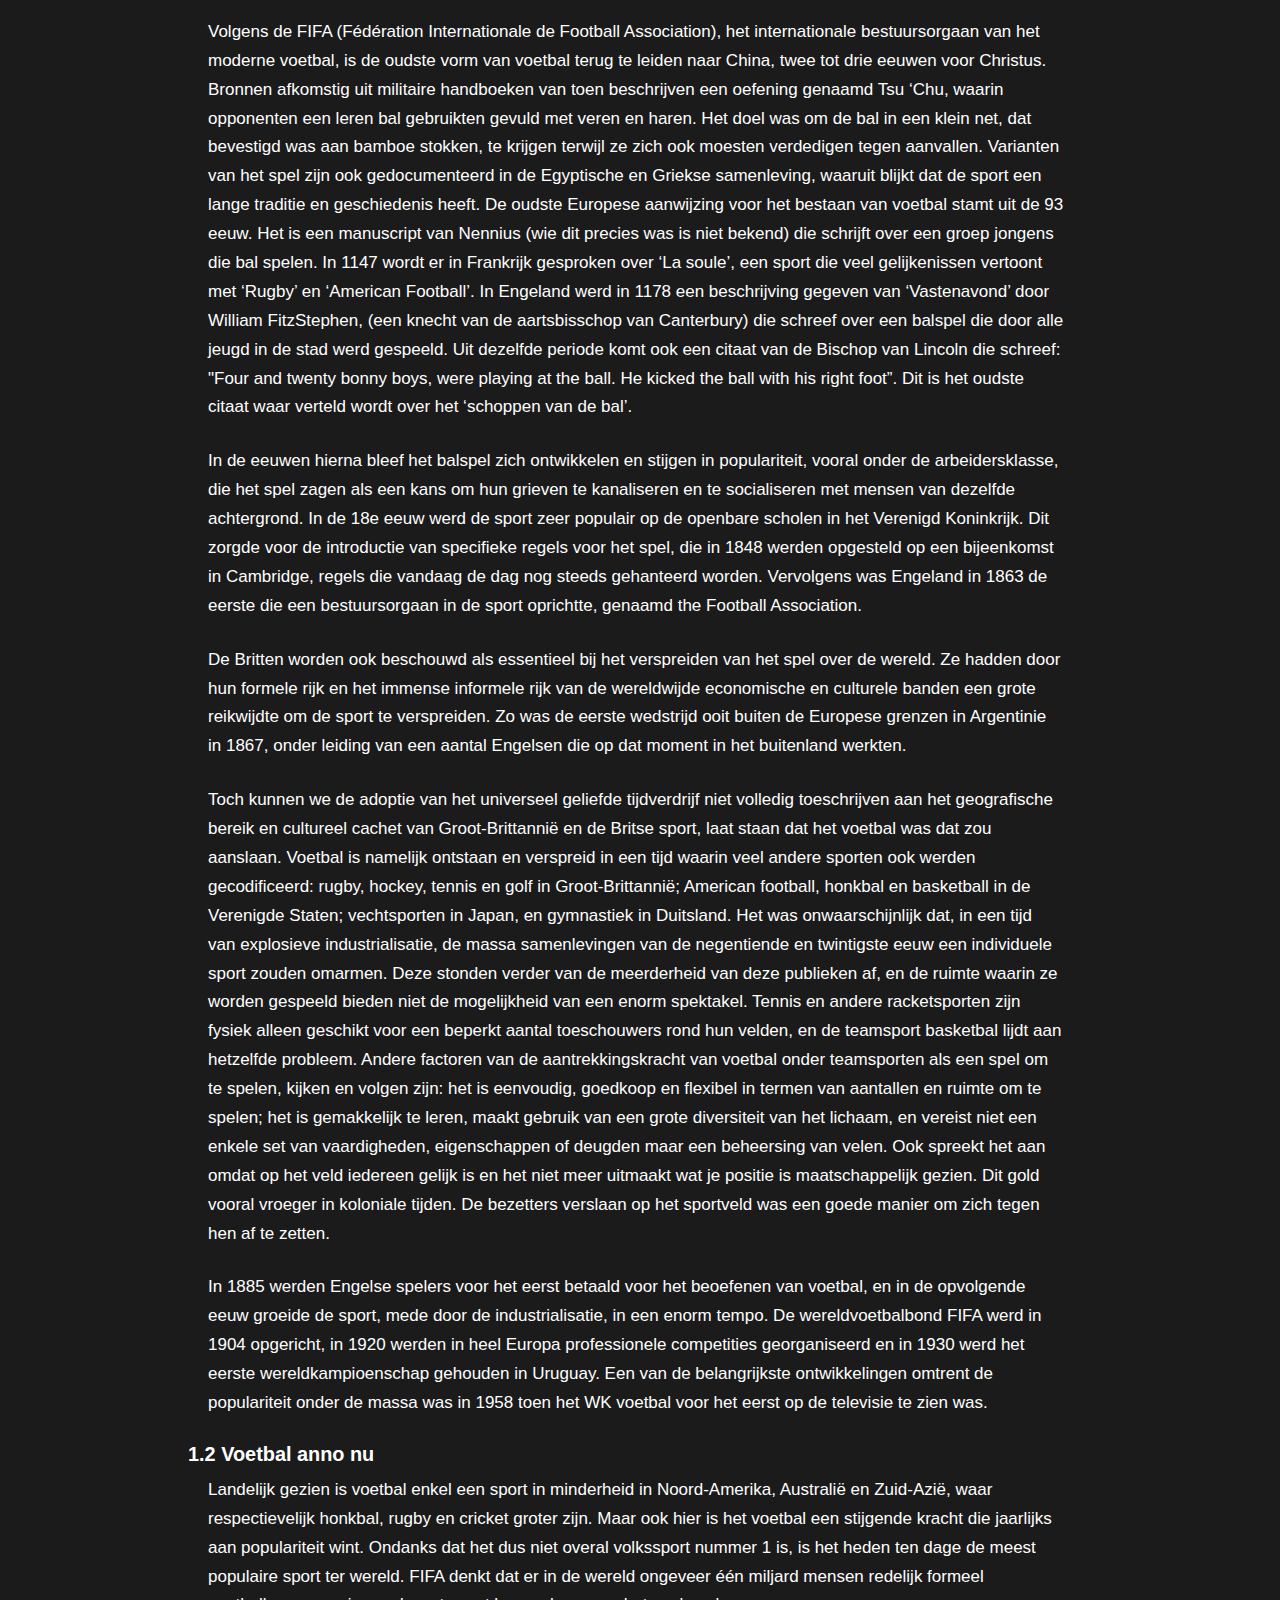
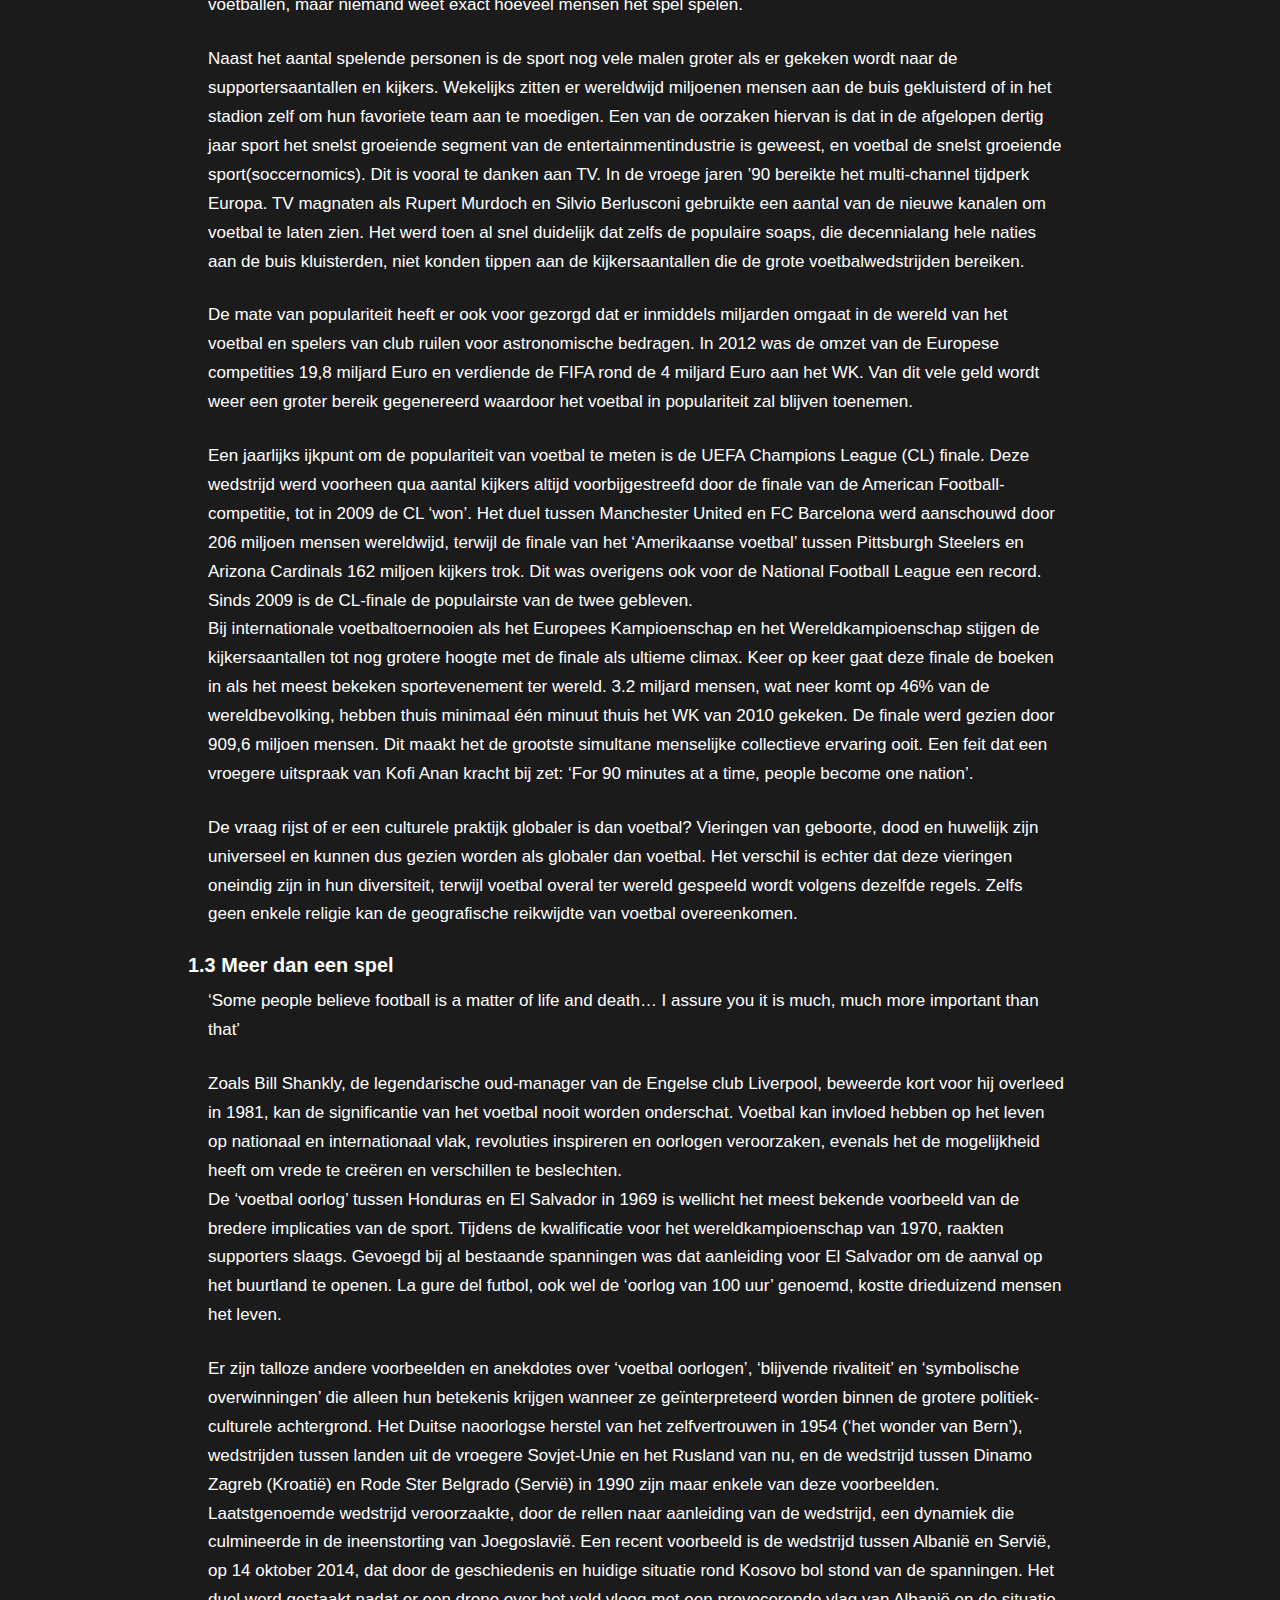
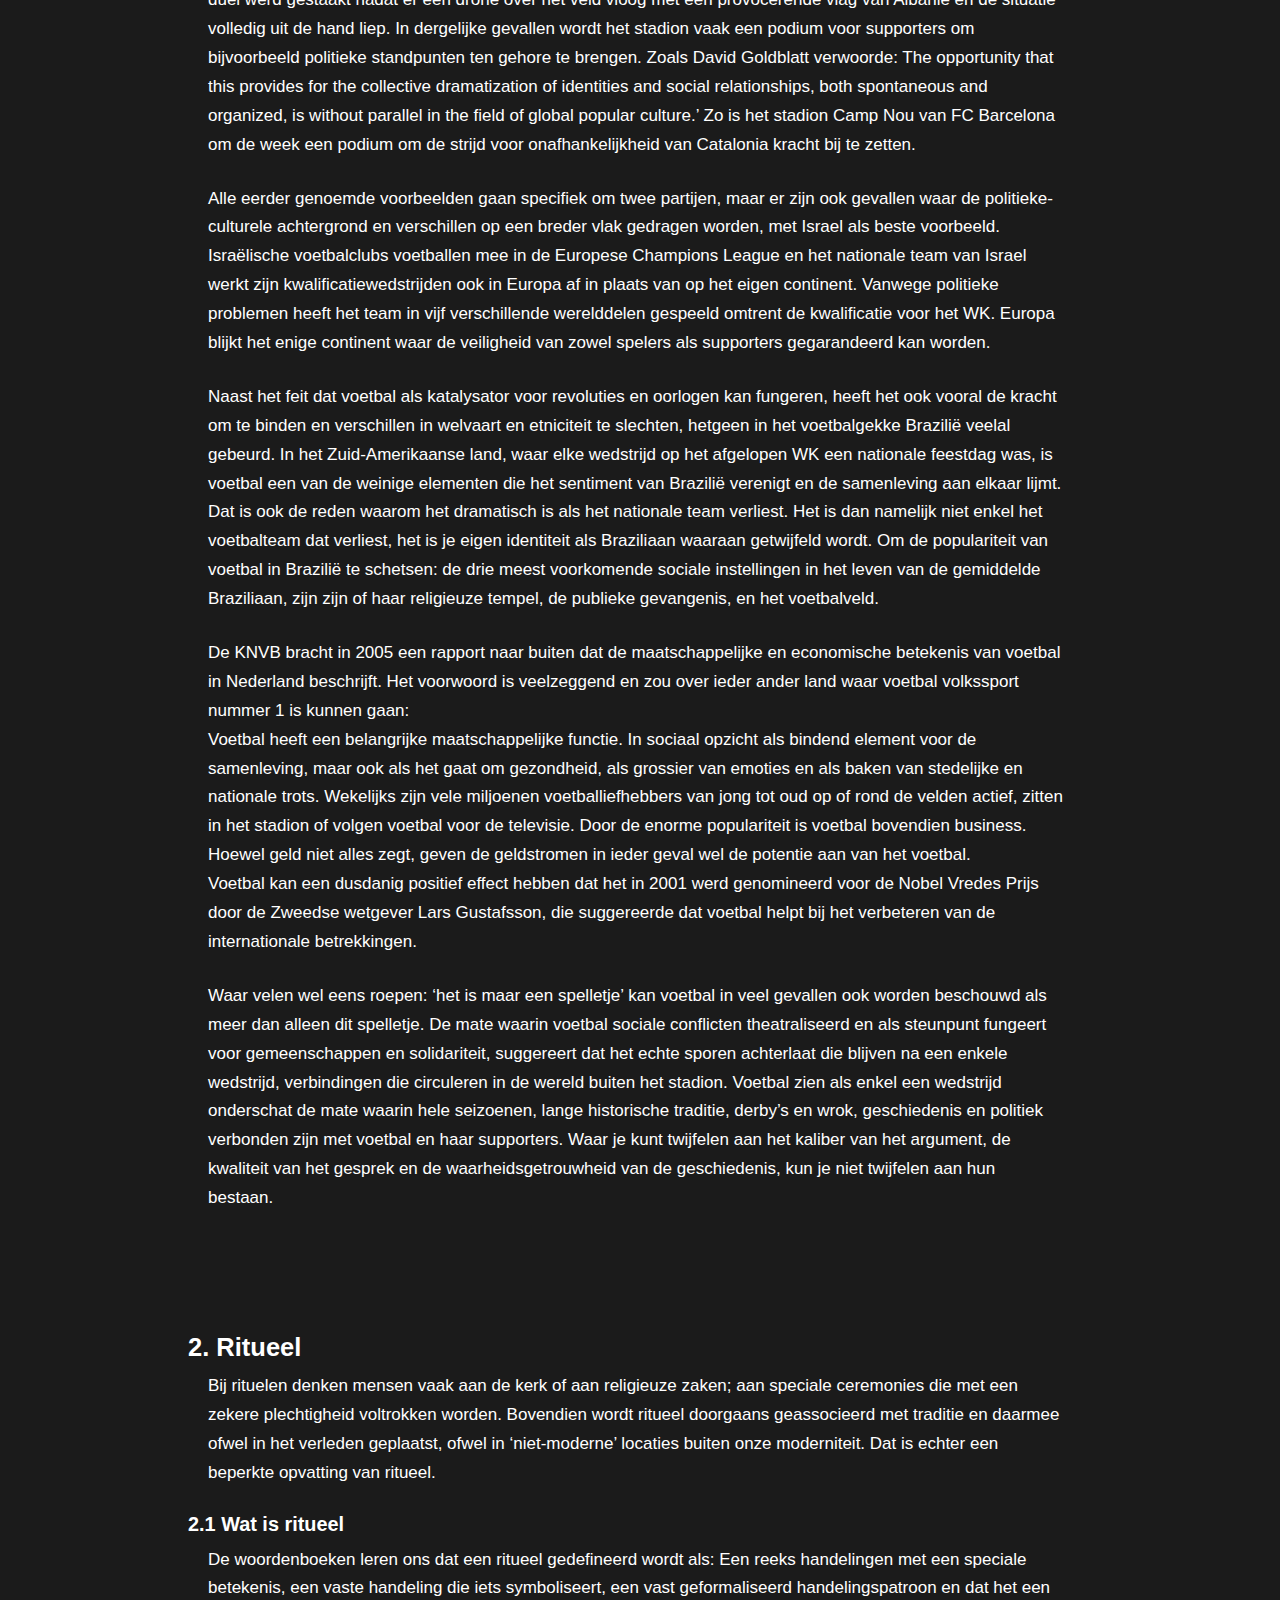
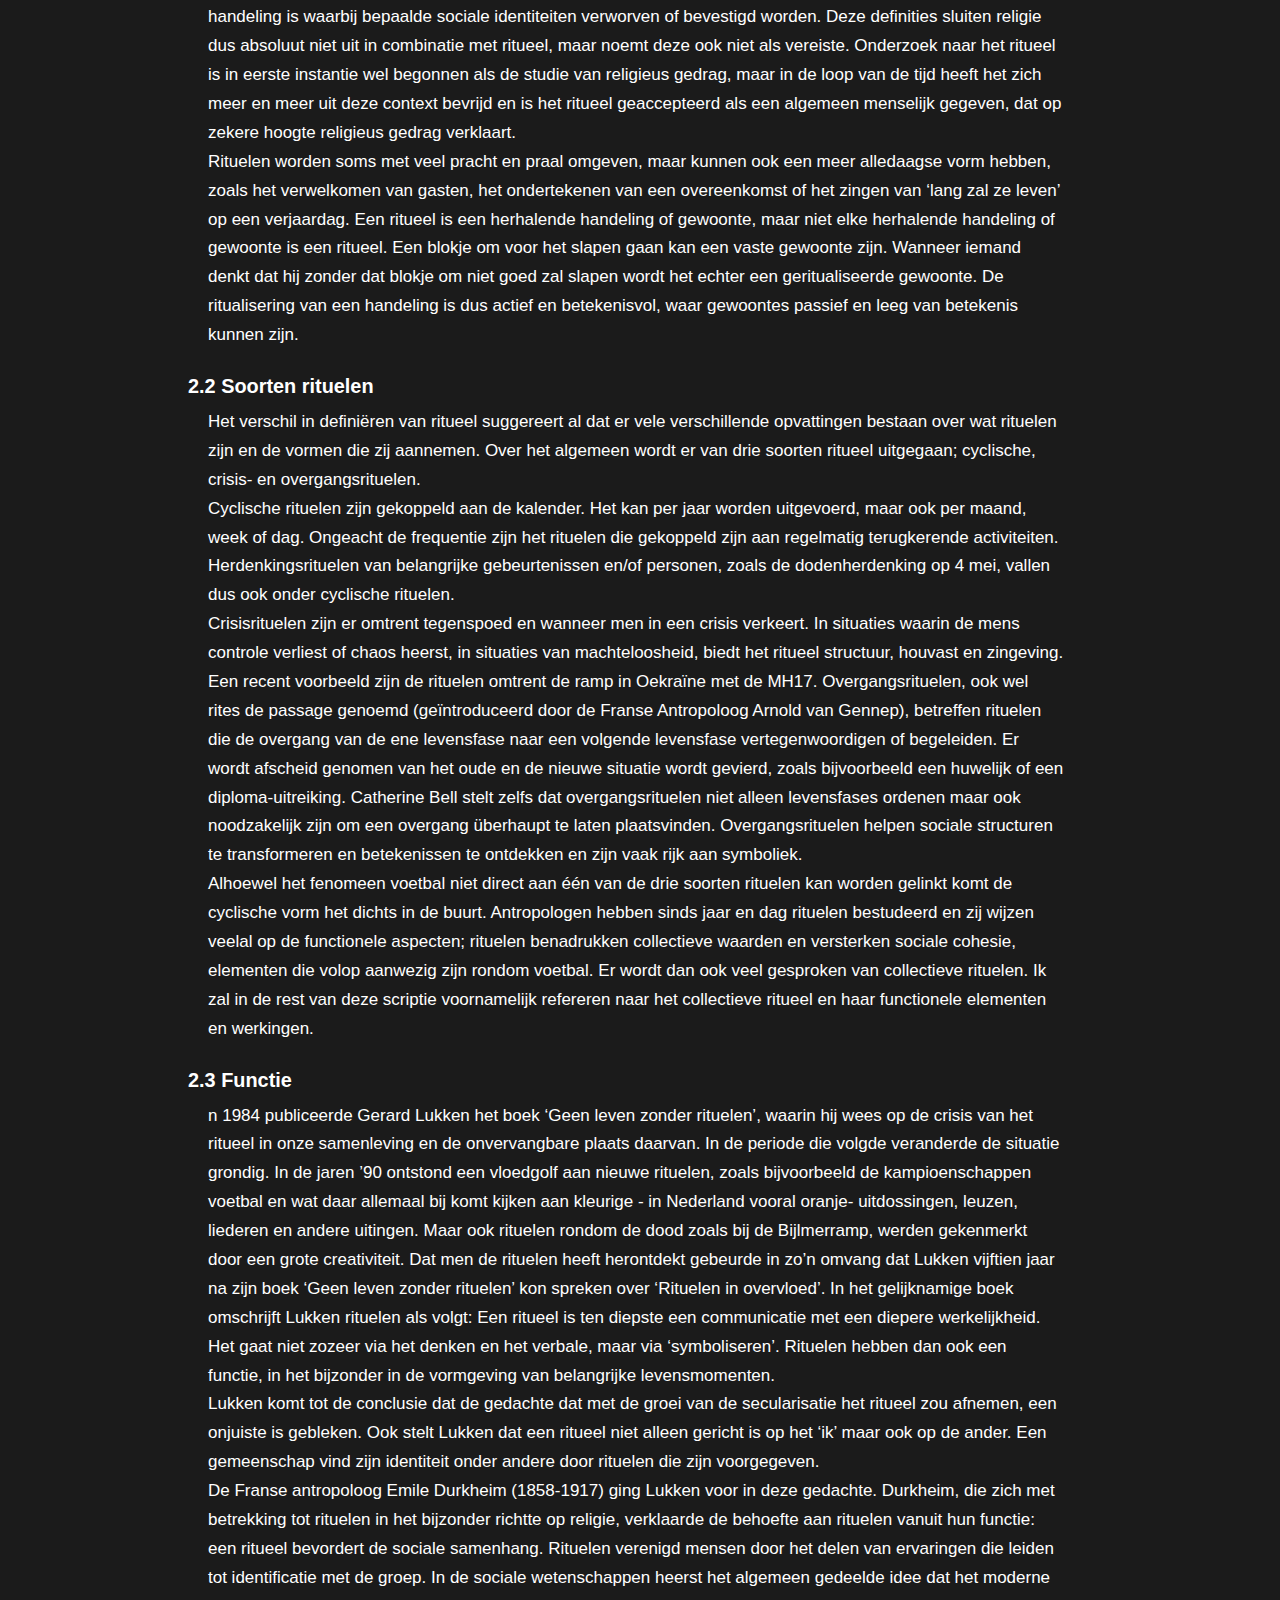
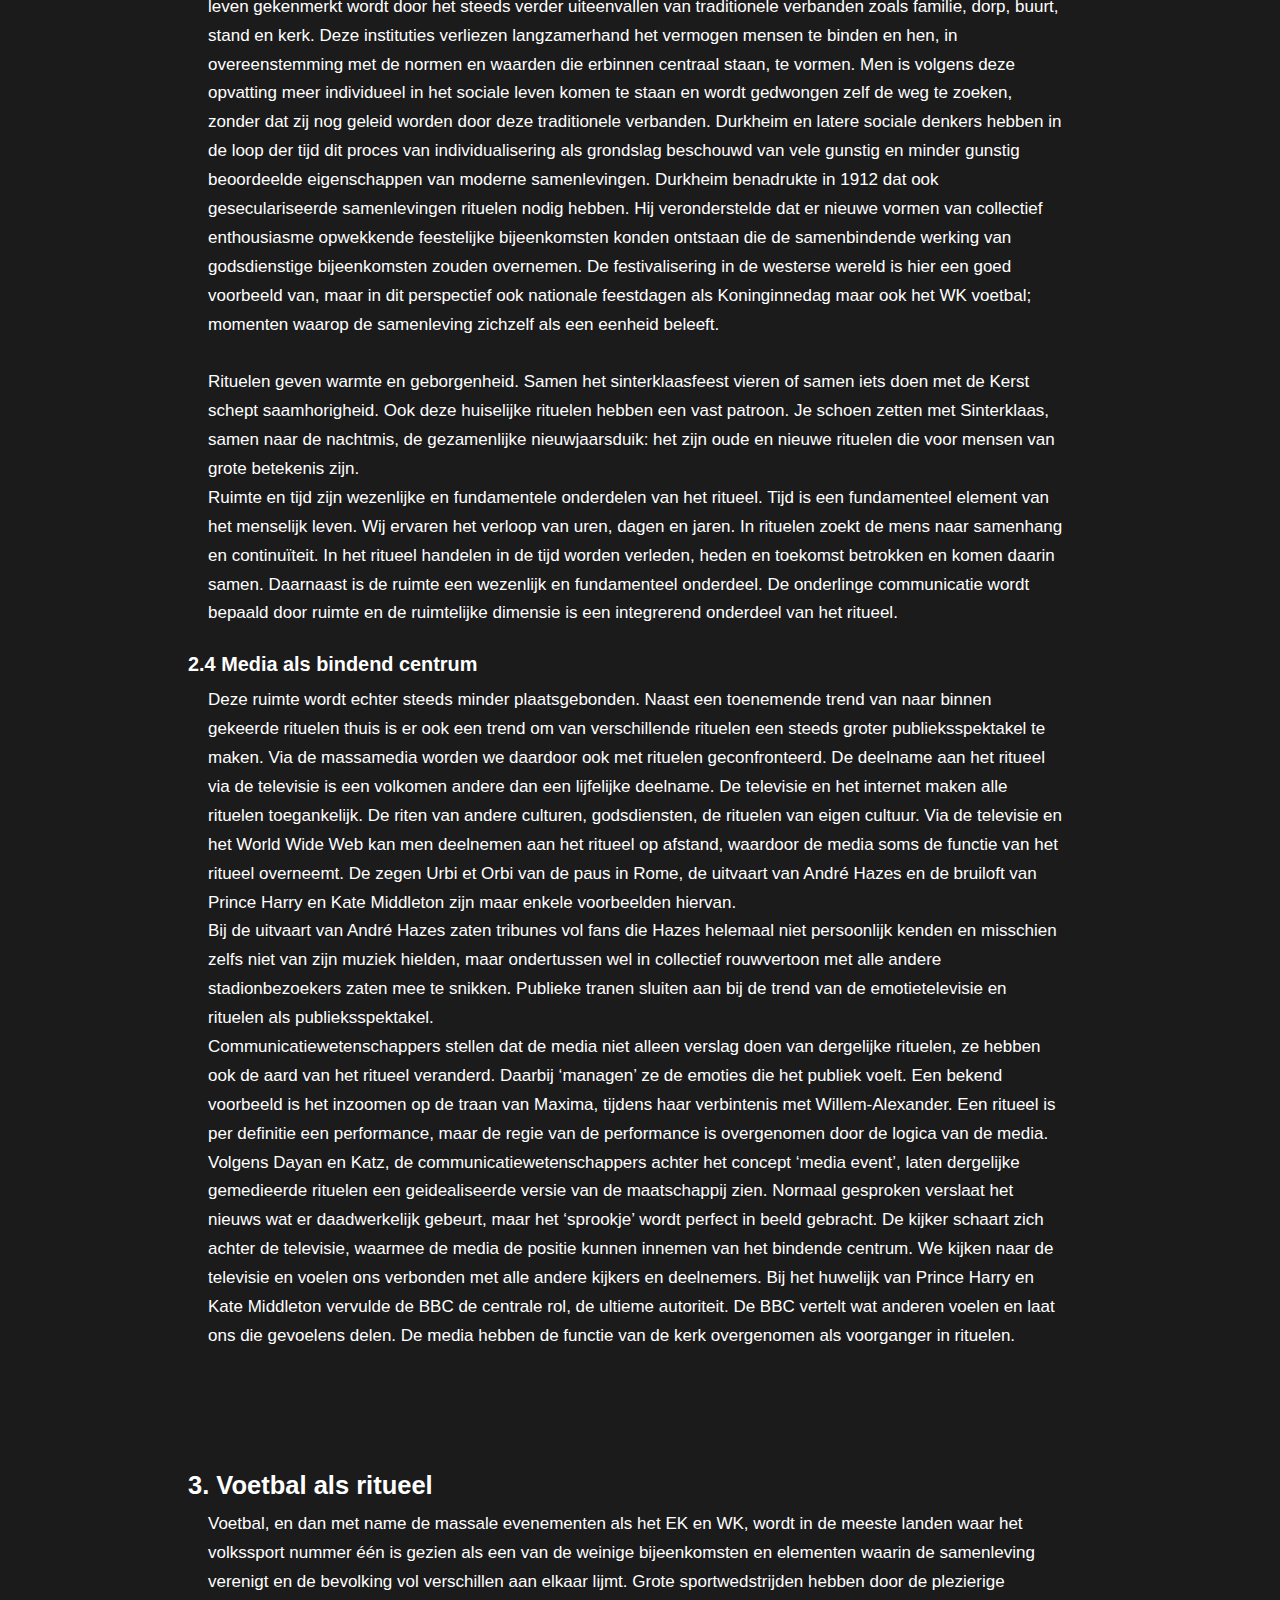
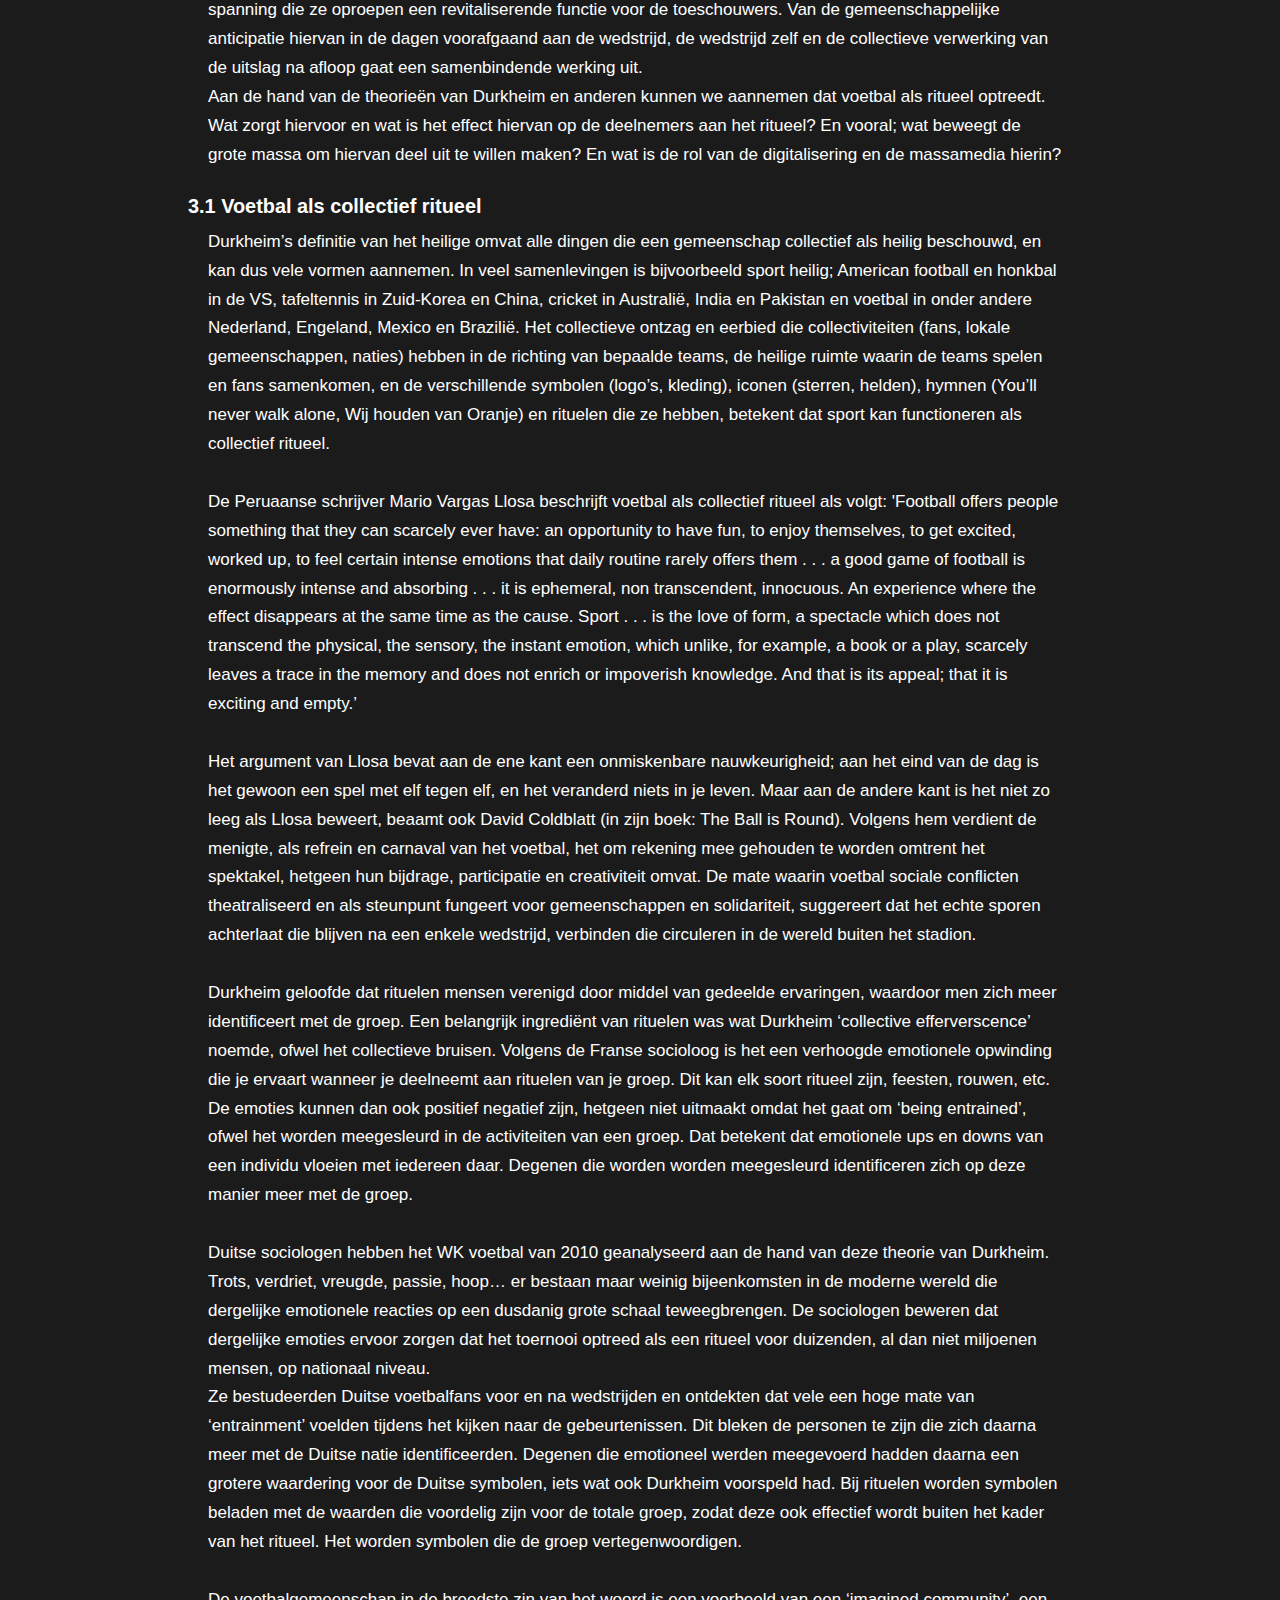
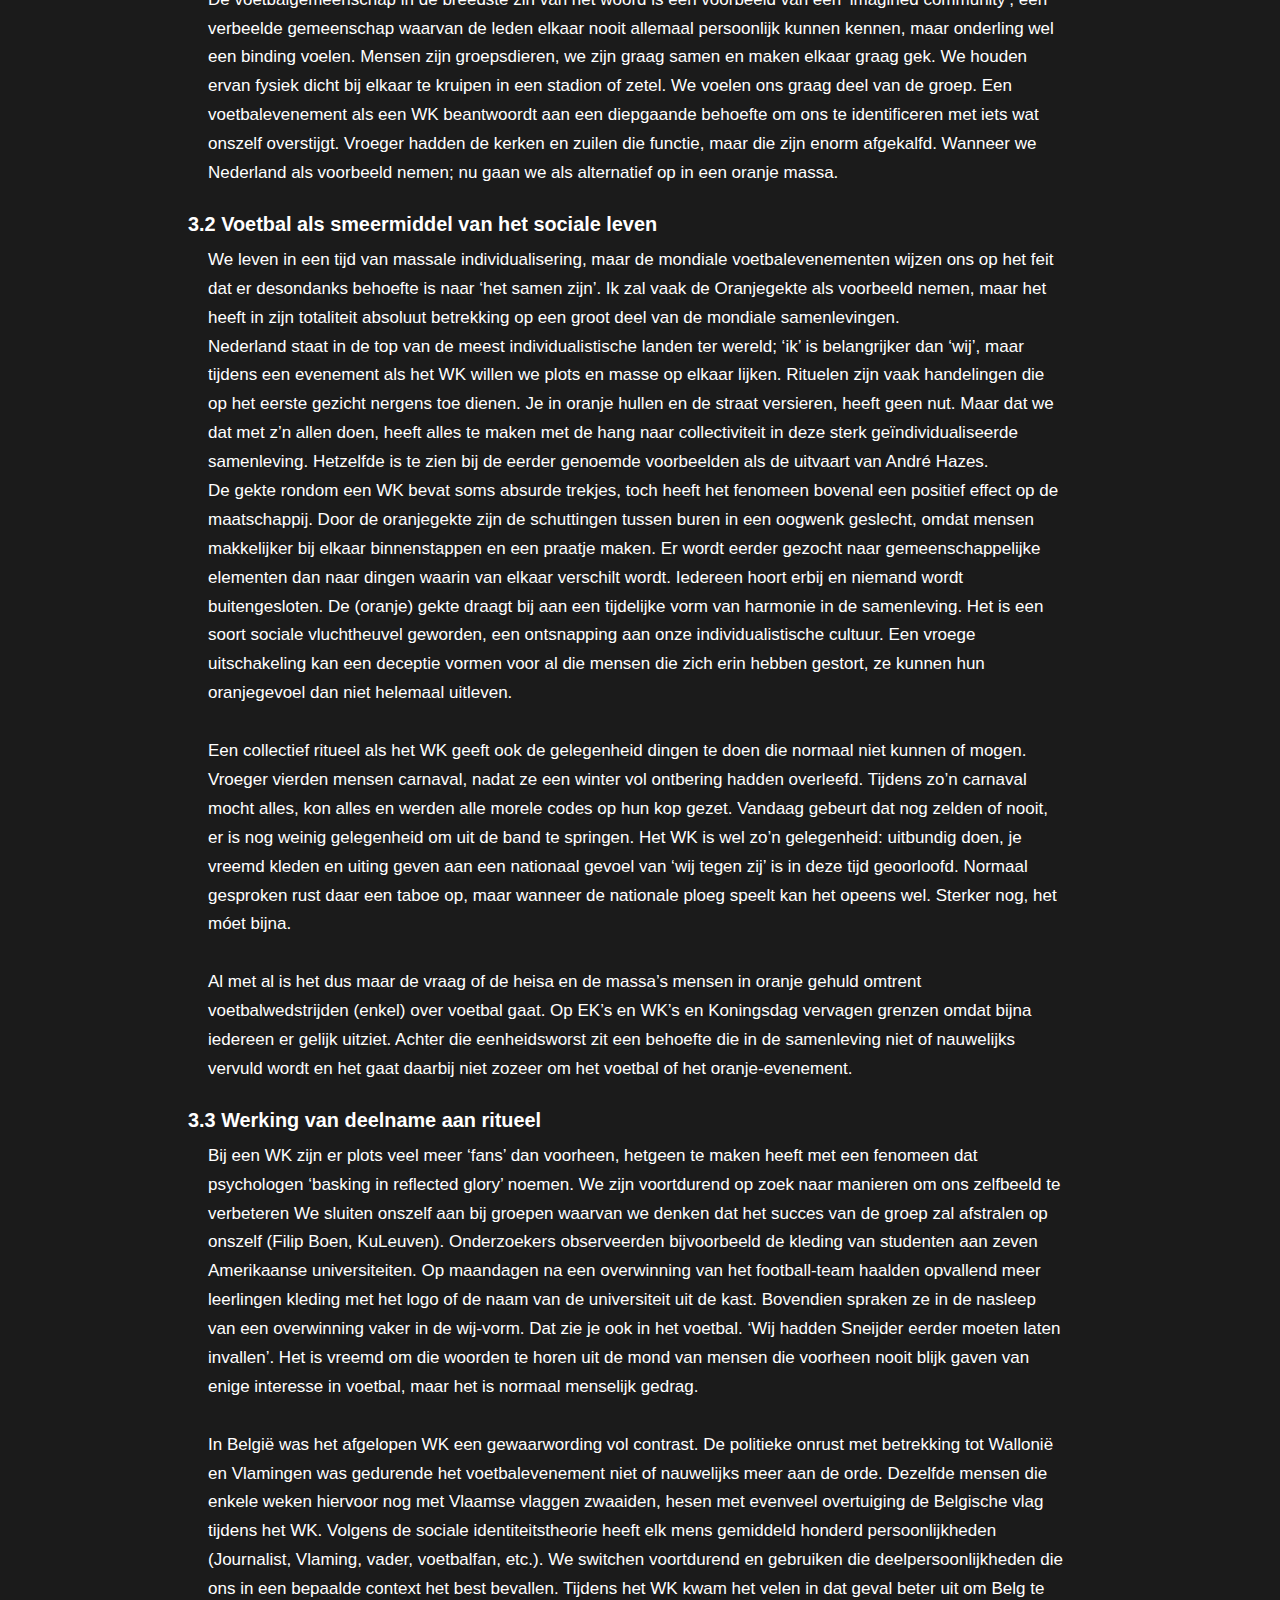
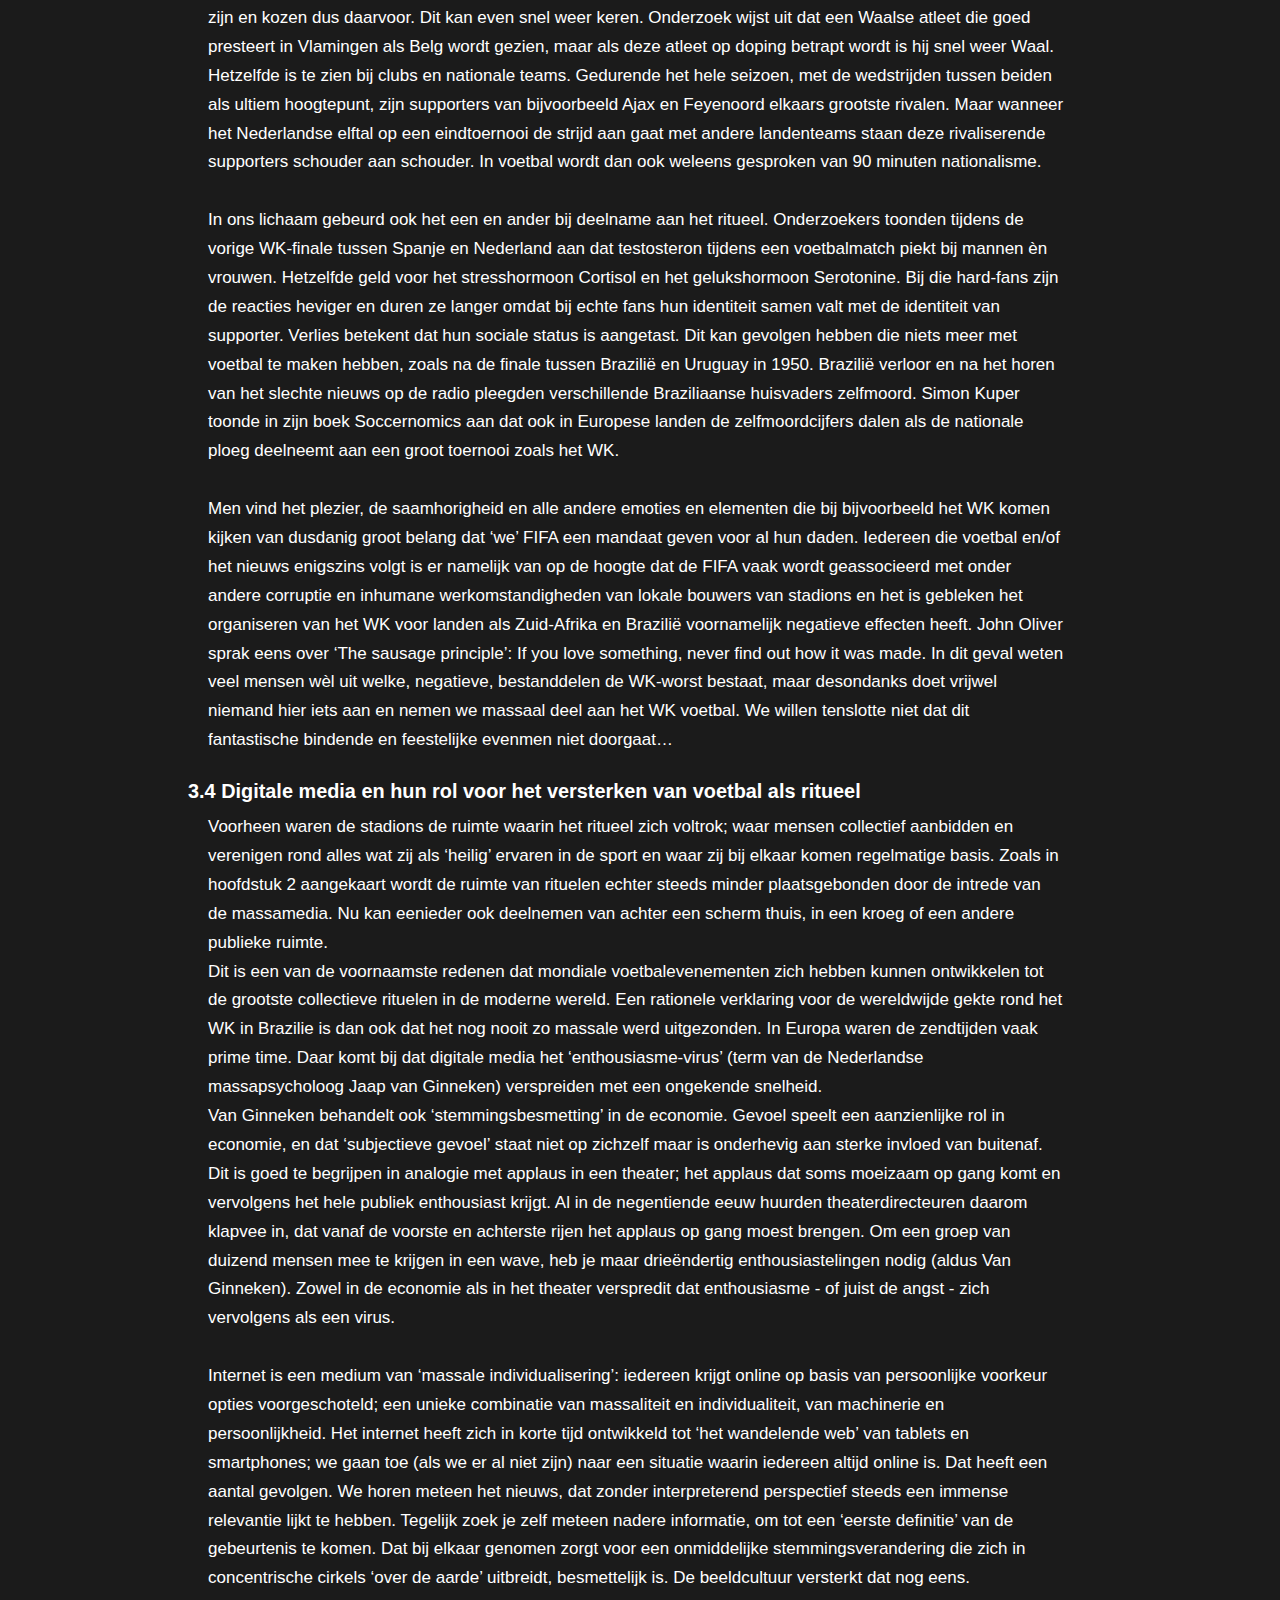
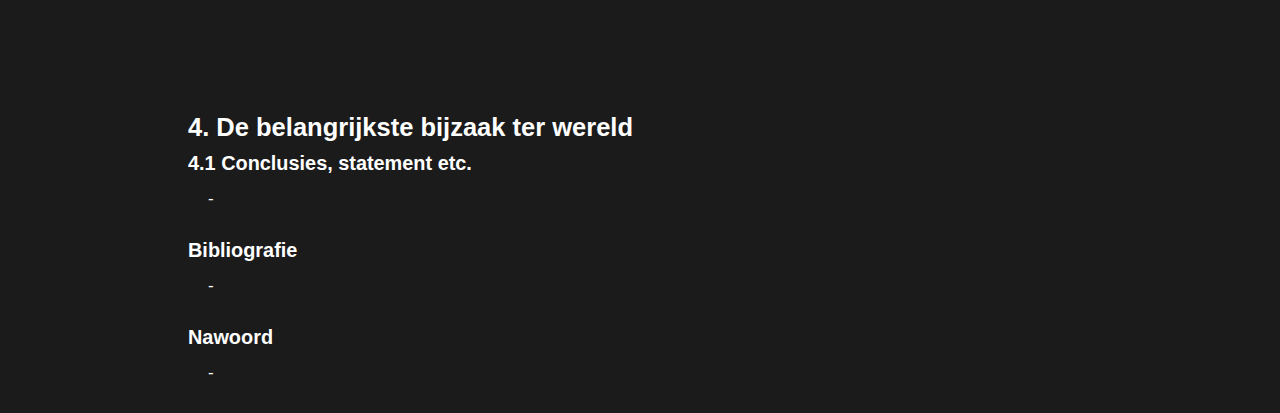
==== commit c969383d: "x" ====
--- a/index.html
+++ b/index.html
@@ -183,7 +183,7 @@
 
 				
             	
-				<h2><a name="var">3. Voetbal als ritueel// HELE HOOFDSTUK ONDER VOORBEHOUD / NOG HERSCHRIJVEN ETC</a></h2>
+				<h2><a name="var">3. Voetbal als ritueel</a></h2>
 				
 				<p>Voetbal, en dan met name de massale evenementen als het EK en WK, wordt in de meeste landen waar het volkssport nummer één is gezien als een van de weinige bijeenkomsten en elementen waarin de samenleving verenigt en de bevolking vol verschillen aan elkaar lijmt. Grote sportwedstrijden hebben door de plezierige spanning die ze oproepen een revitaliserende functie voor de toeschouwers. Van de gemeenschappelijke anticipatie hiervan in de dagen voorafgaand aan de wedstrijd, de wedstrijd zelf en de collectieve verwerking van de uitslag na afloop gaat een samenbindende werking uit. </br>
 Aan de hand van de theorieën van Durkheim en anderen kunnen we aannemen dat voetbal als ritueel optreedt. Wat zorgt hiervoor en wat is het effect hiervan op de deelnemers aan het ritueel? En vooral; wat beweegt de grote massa om hiervan deel uit te willen maken? En wat is de rol van de digitalisering en de massamedia hierin? </p>
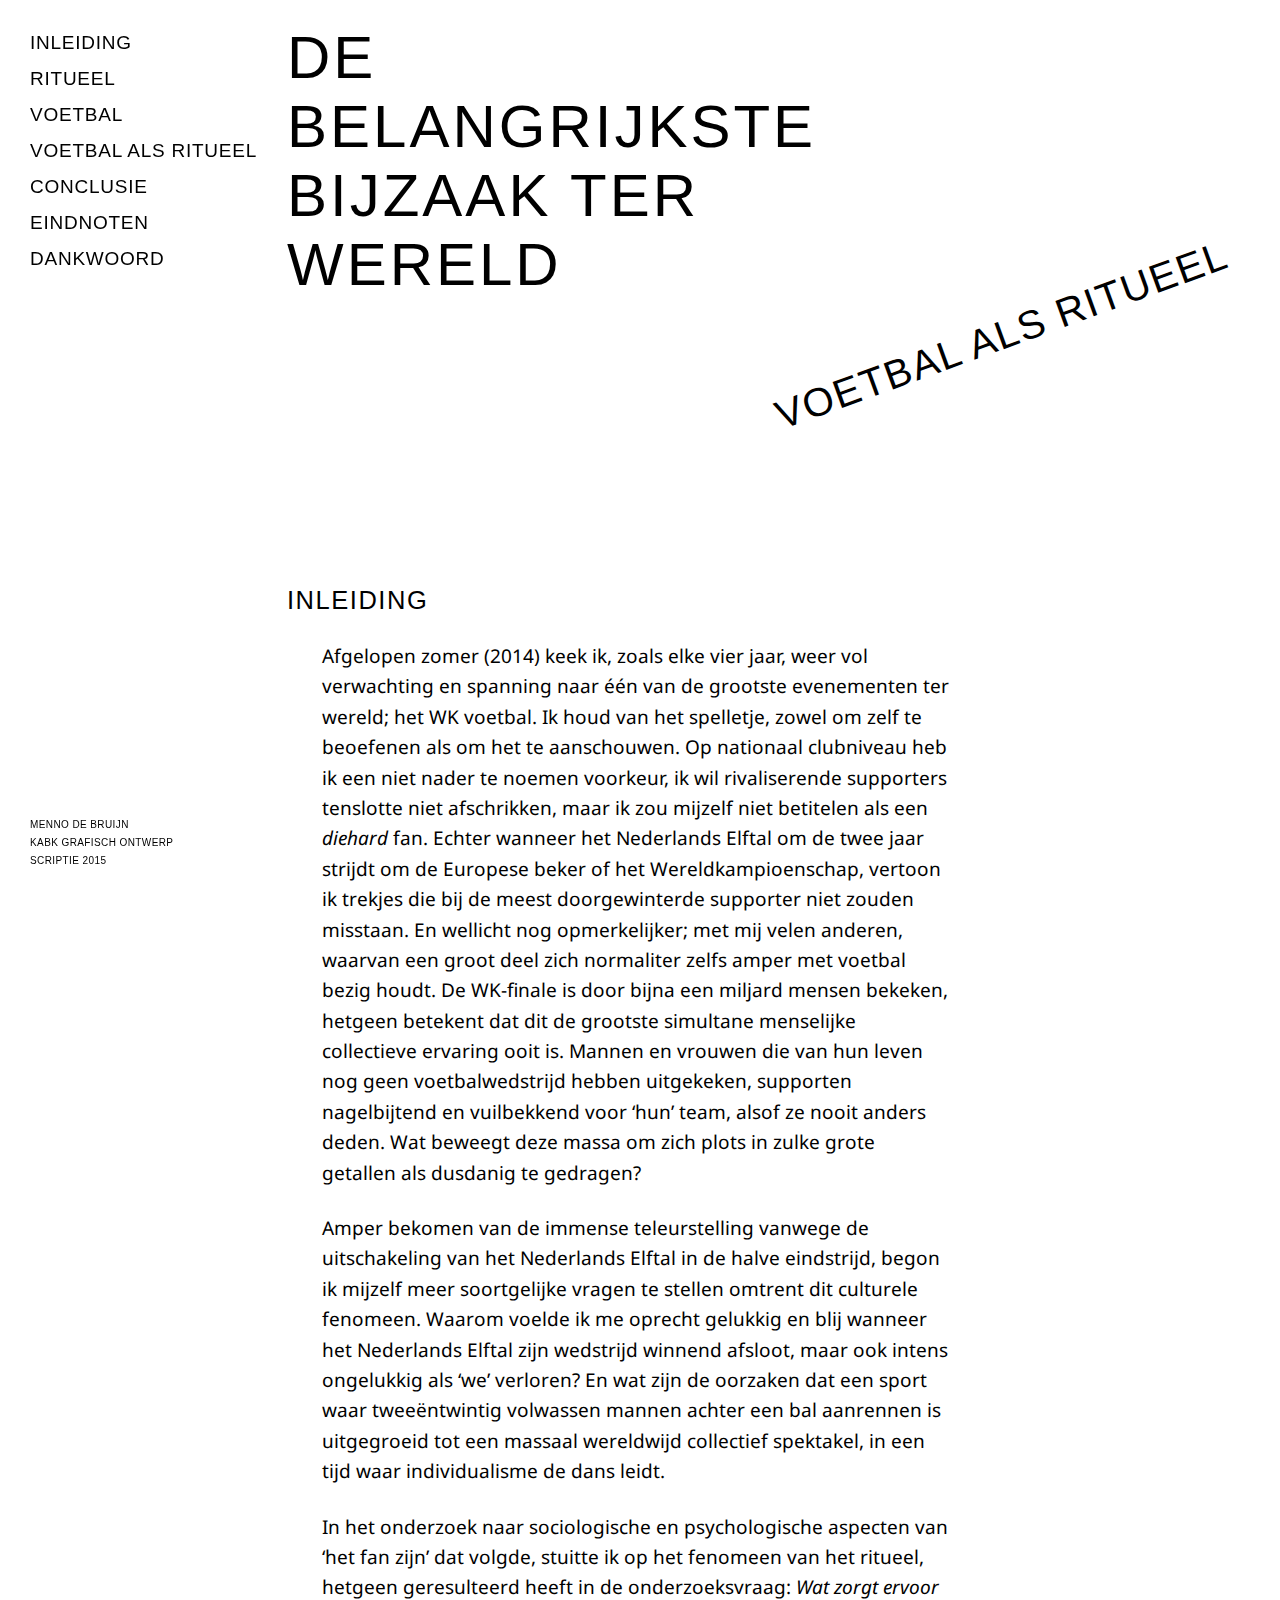
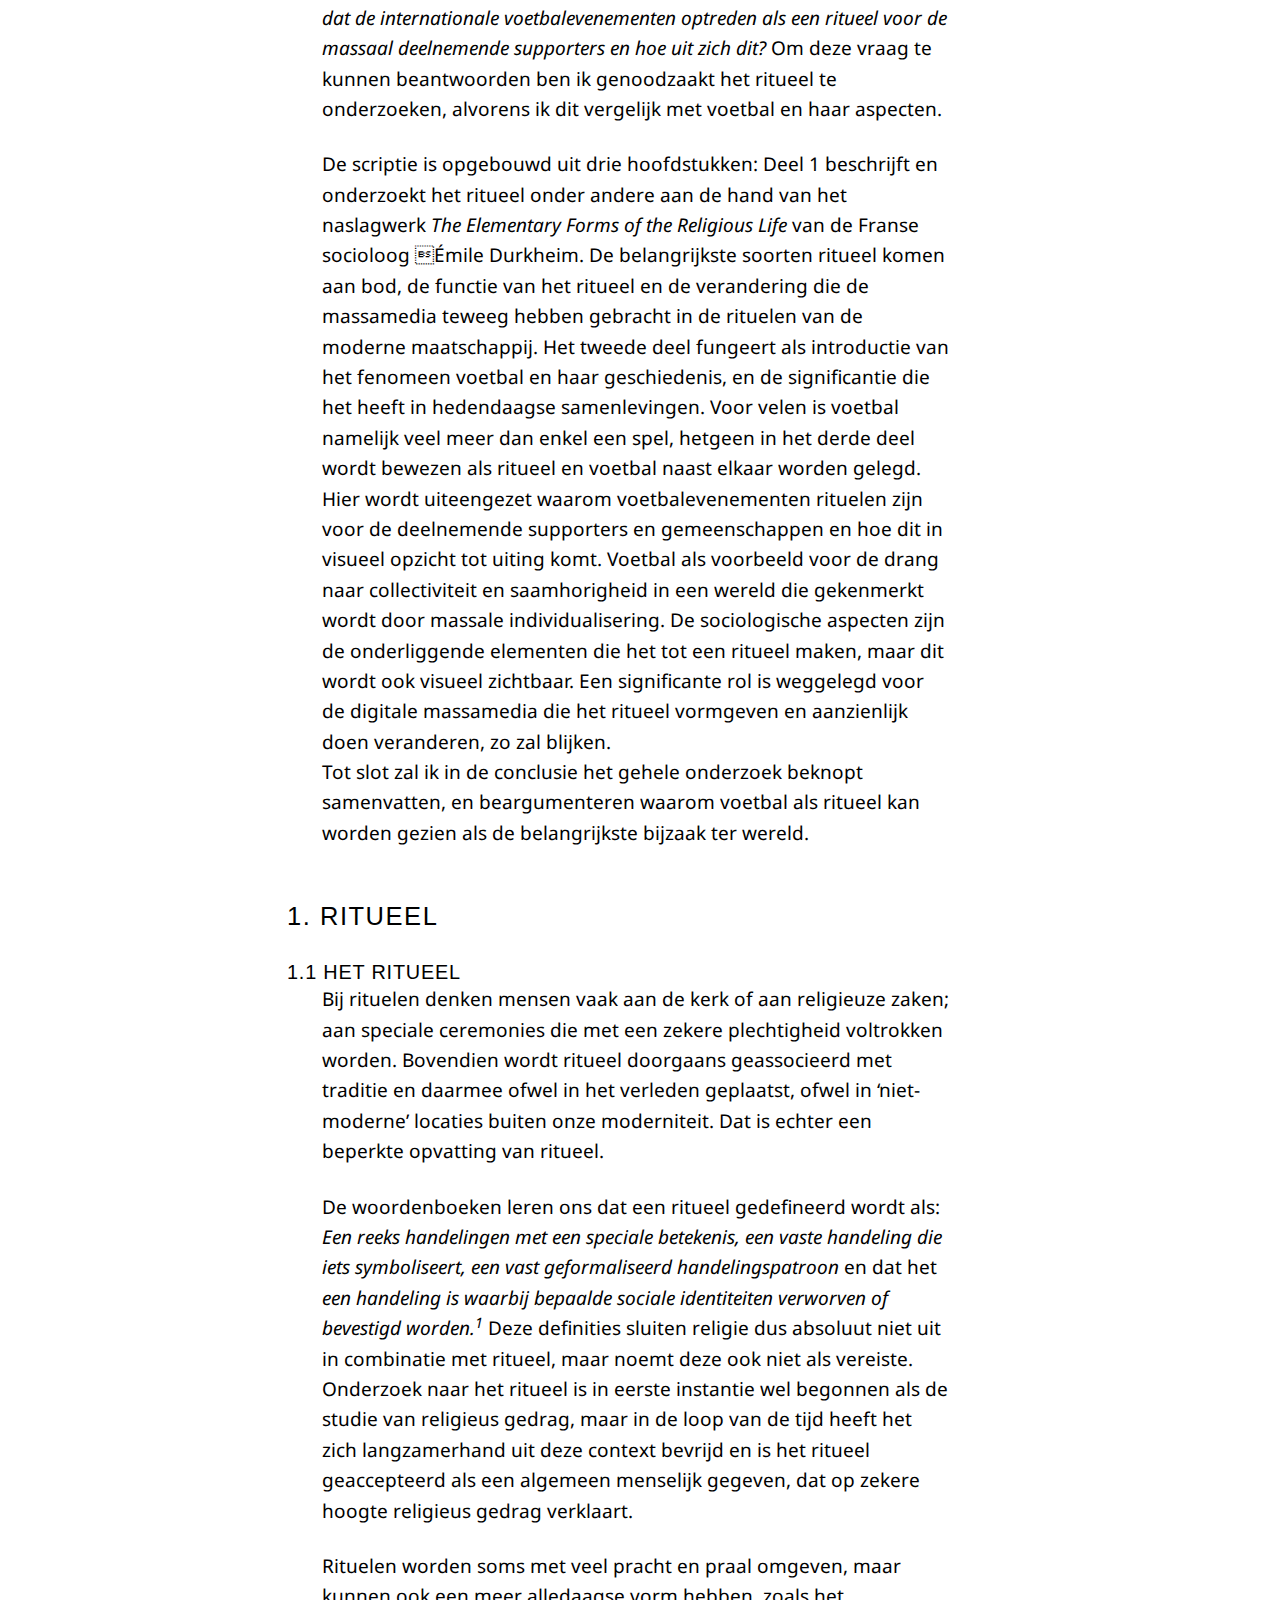
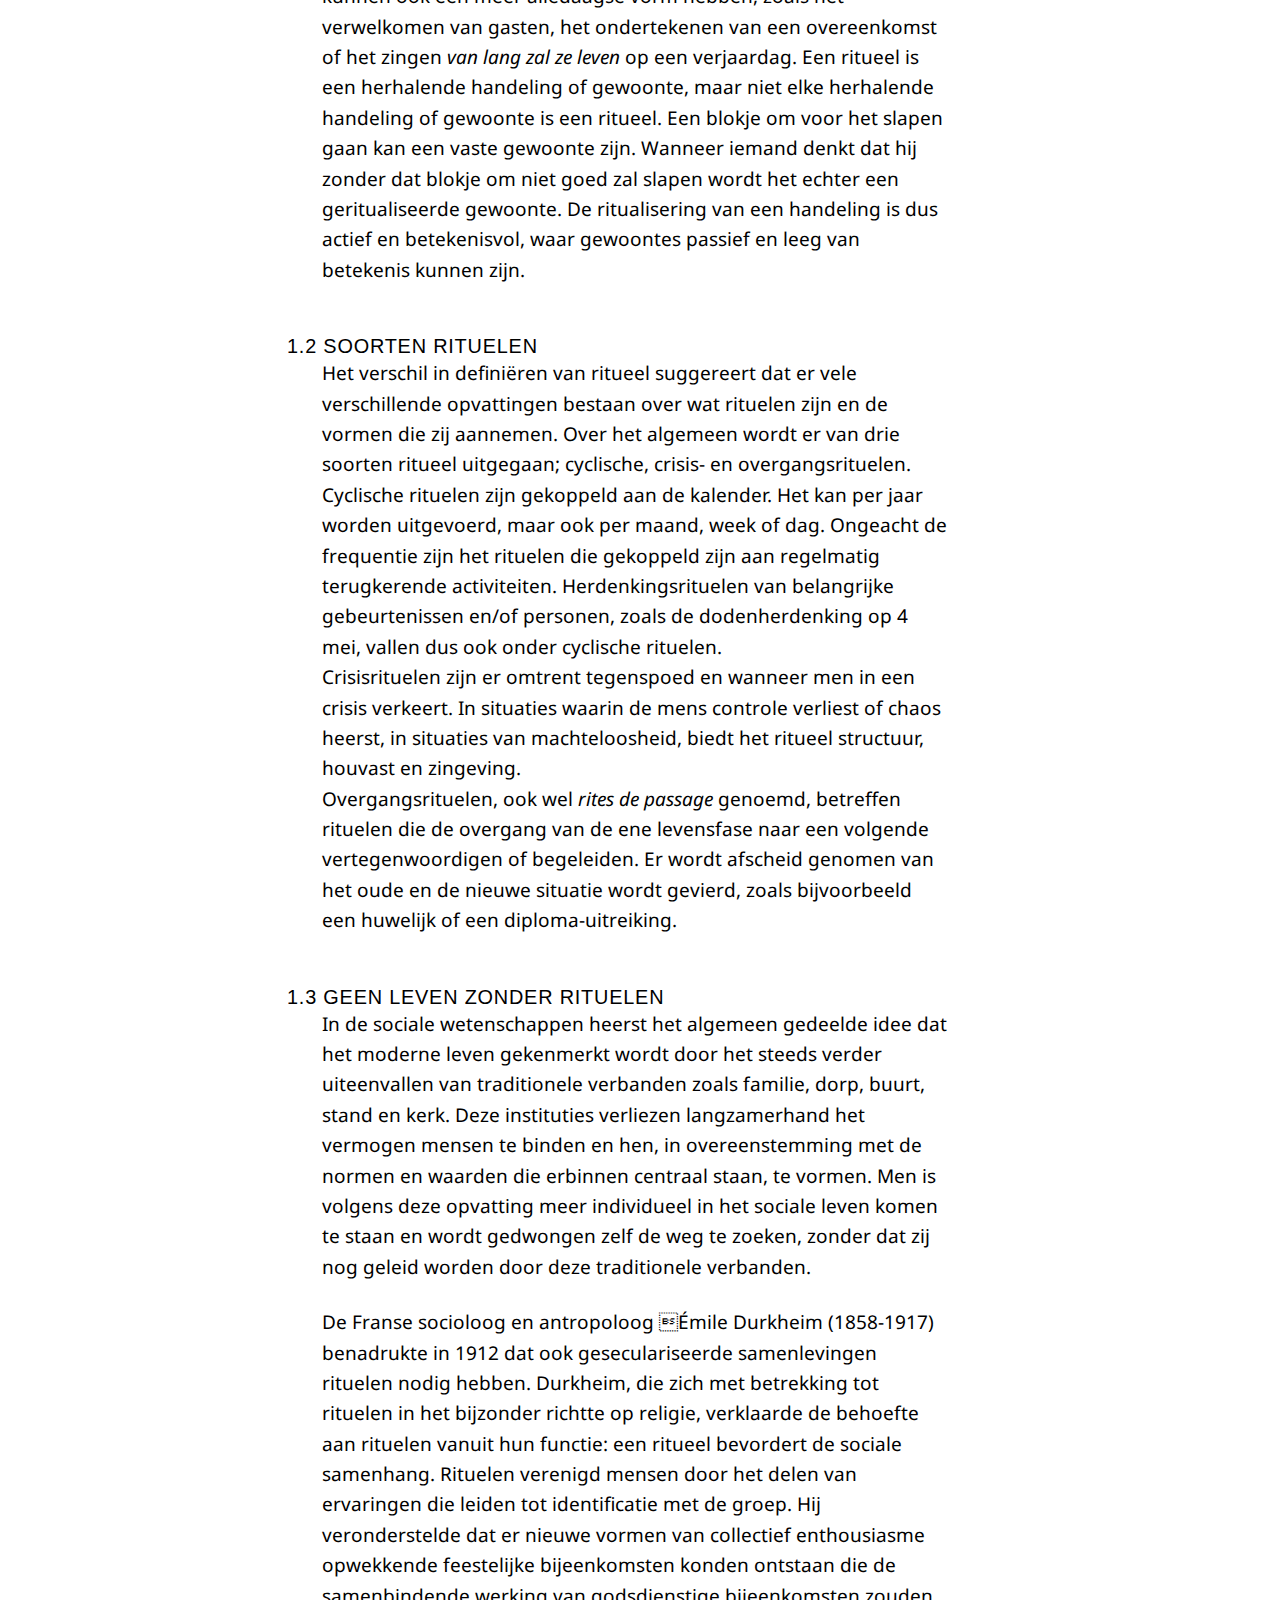
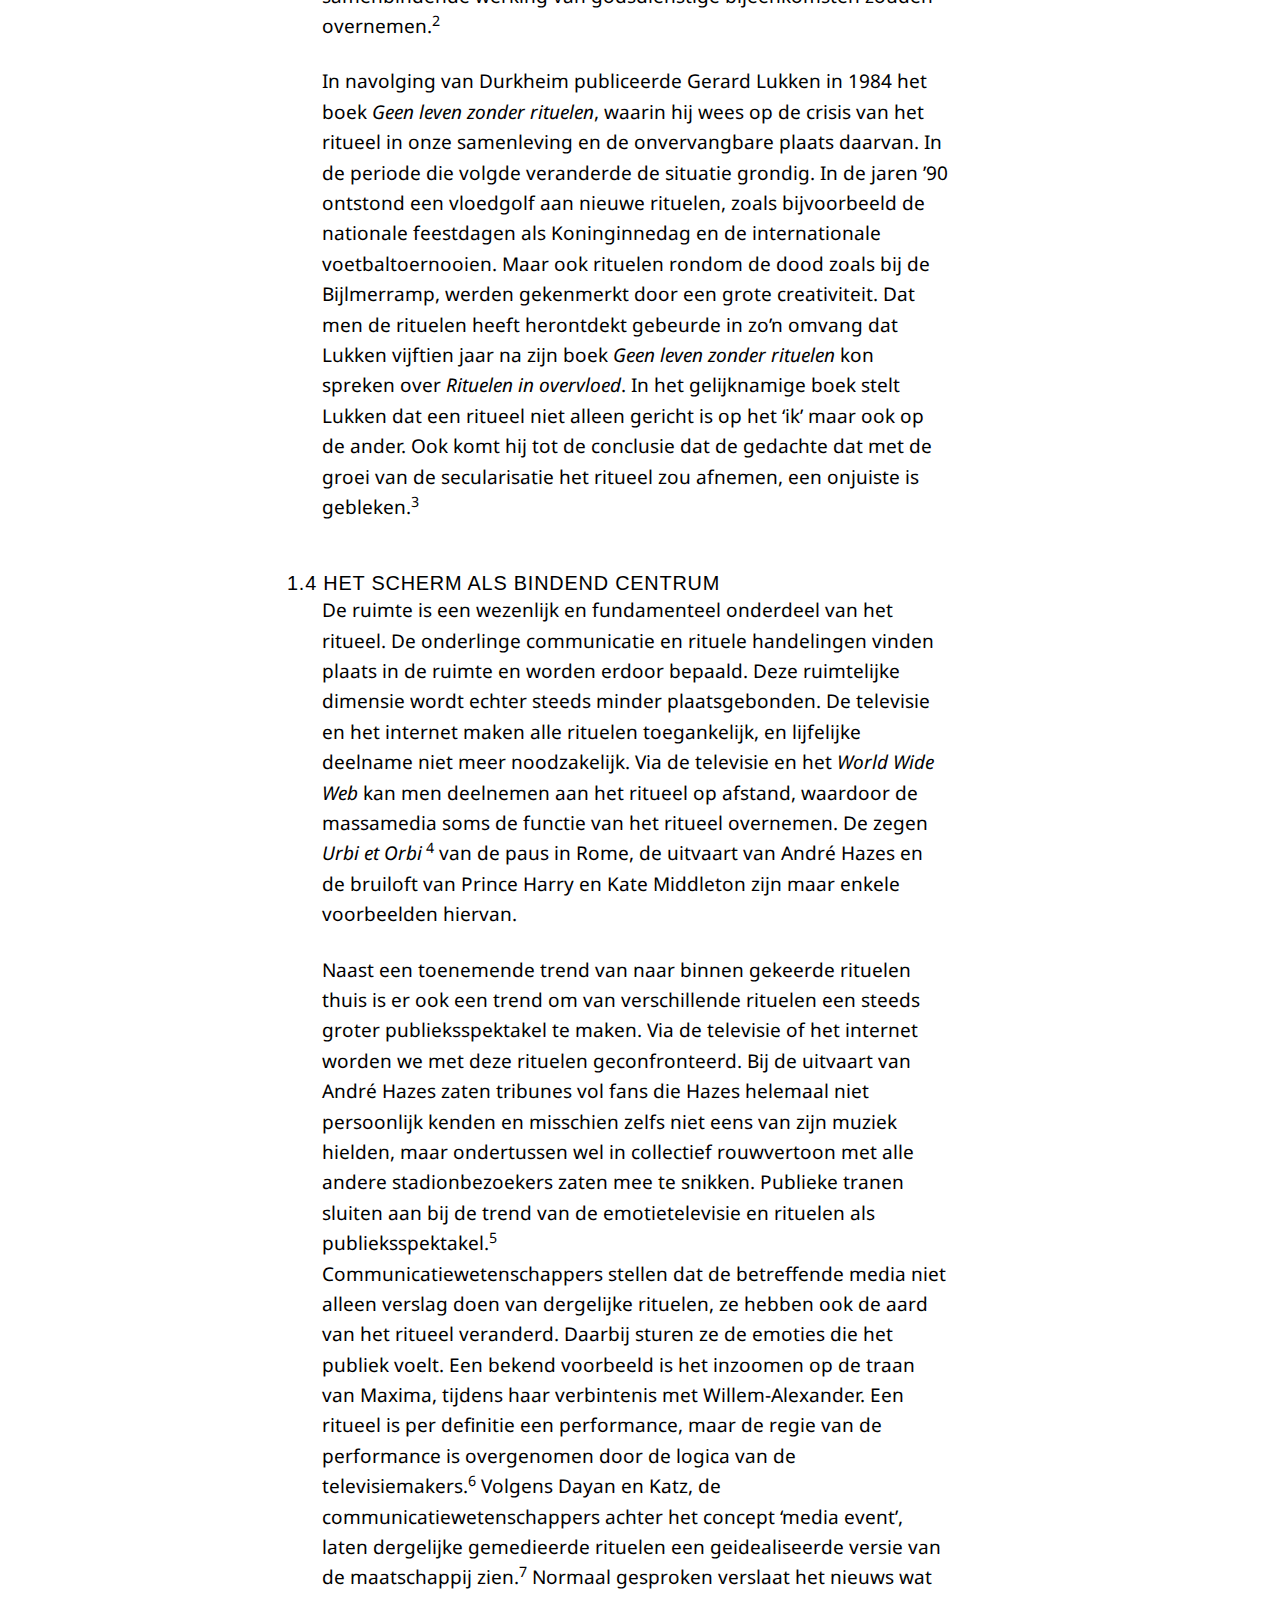
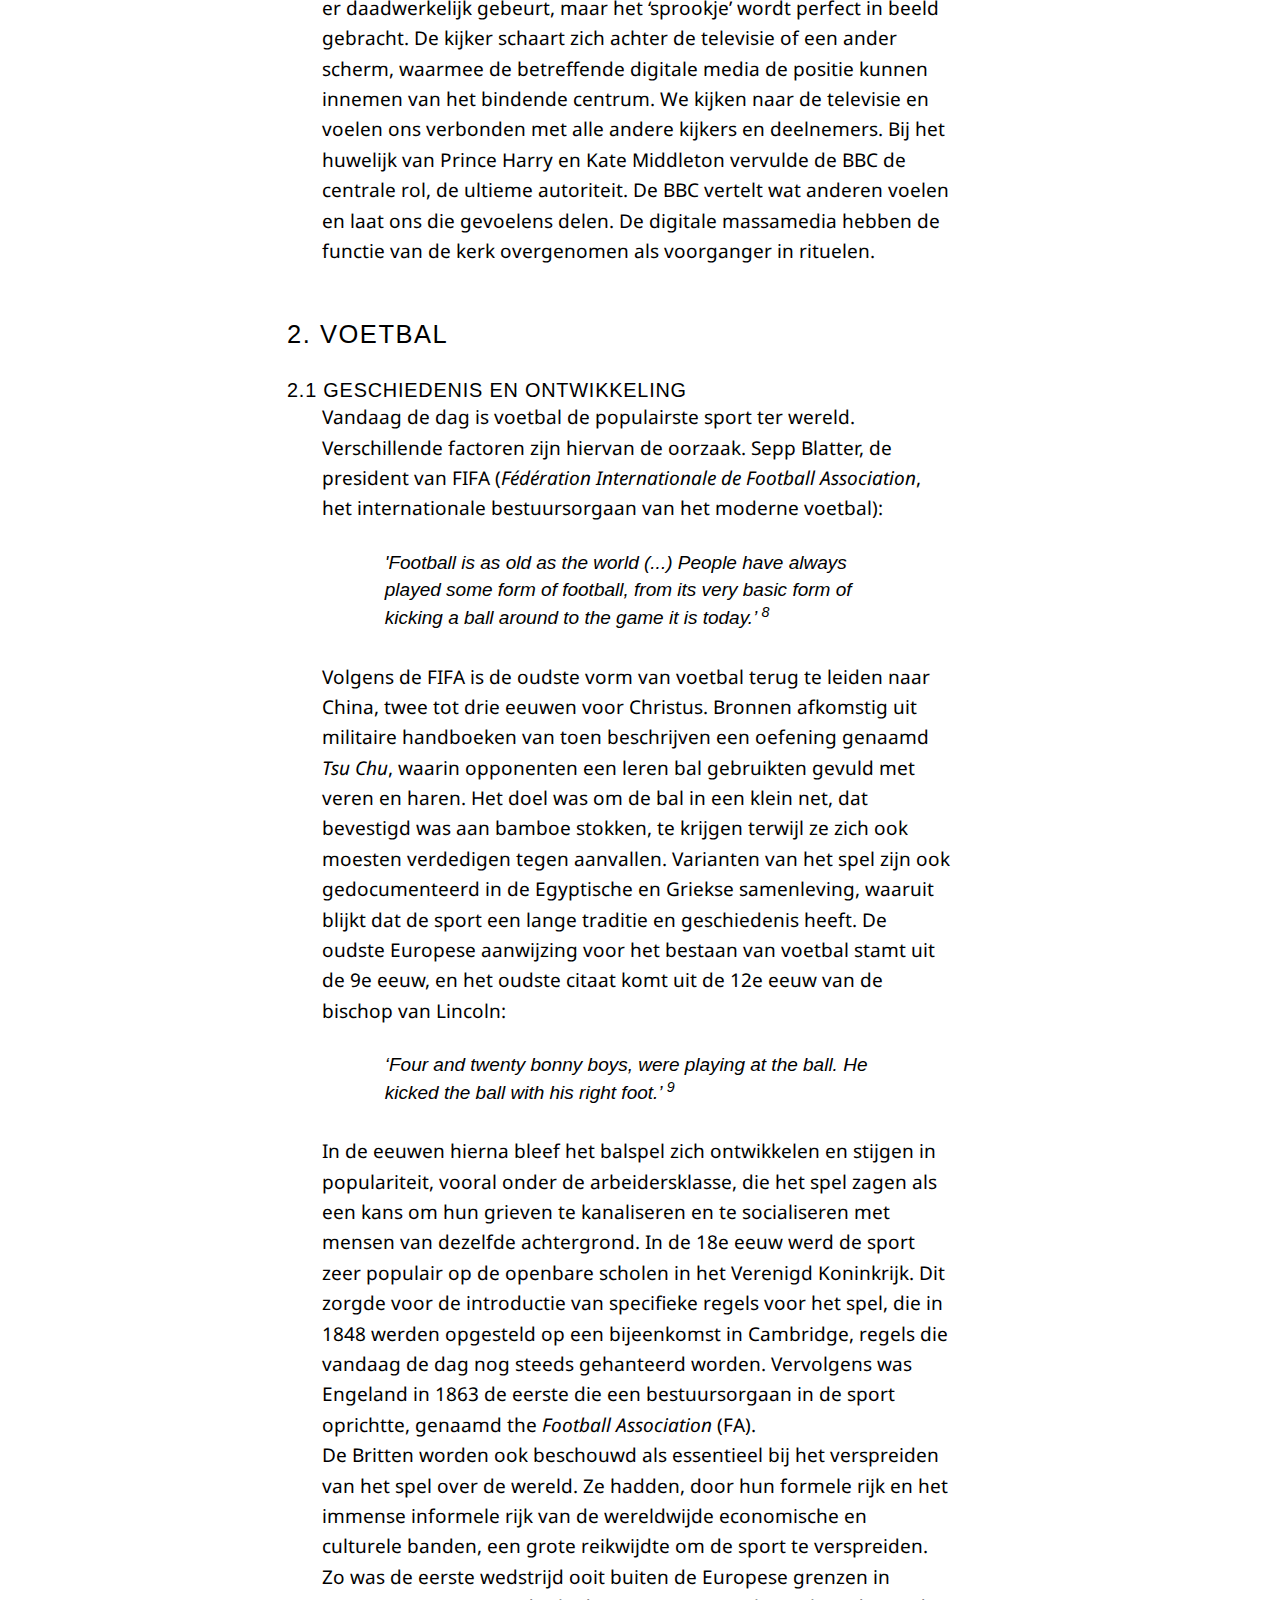
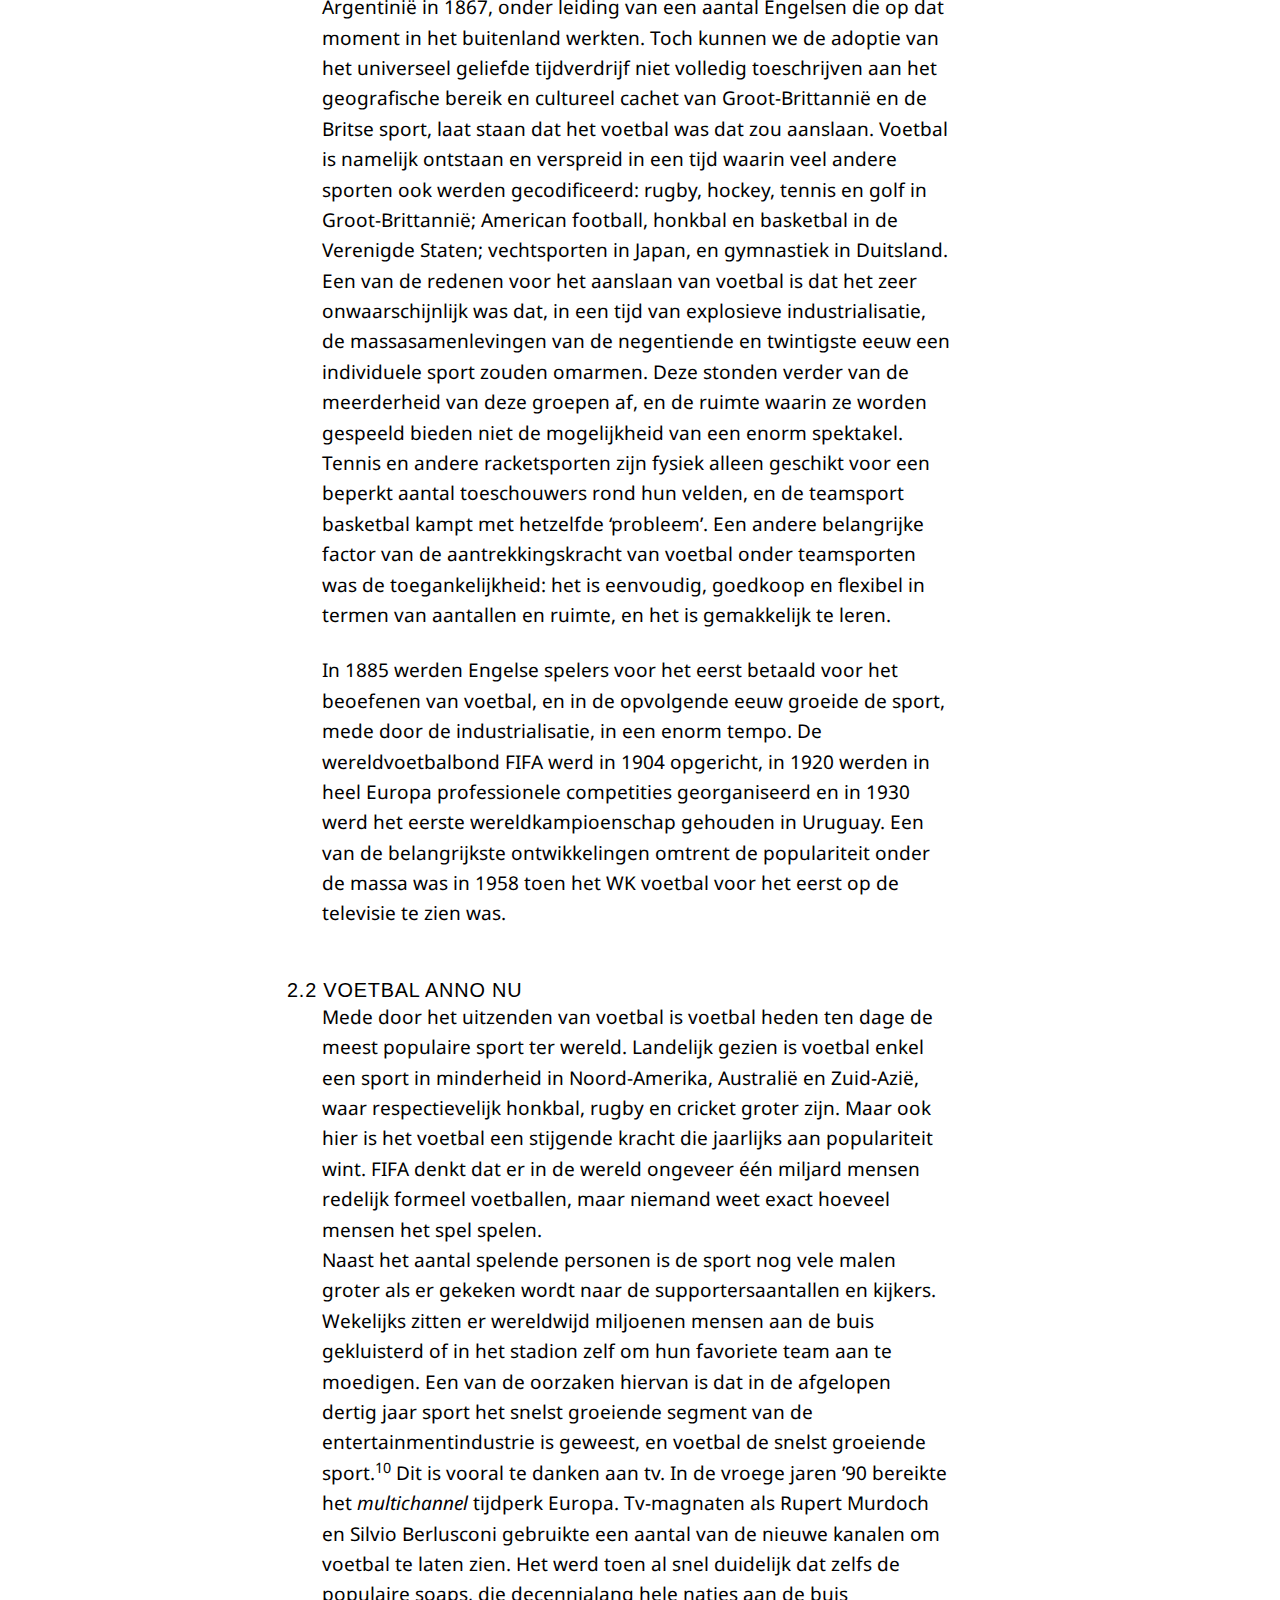
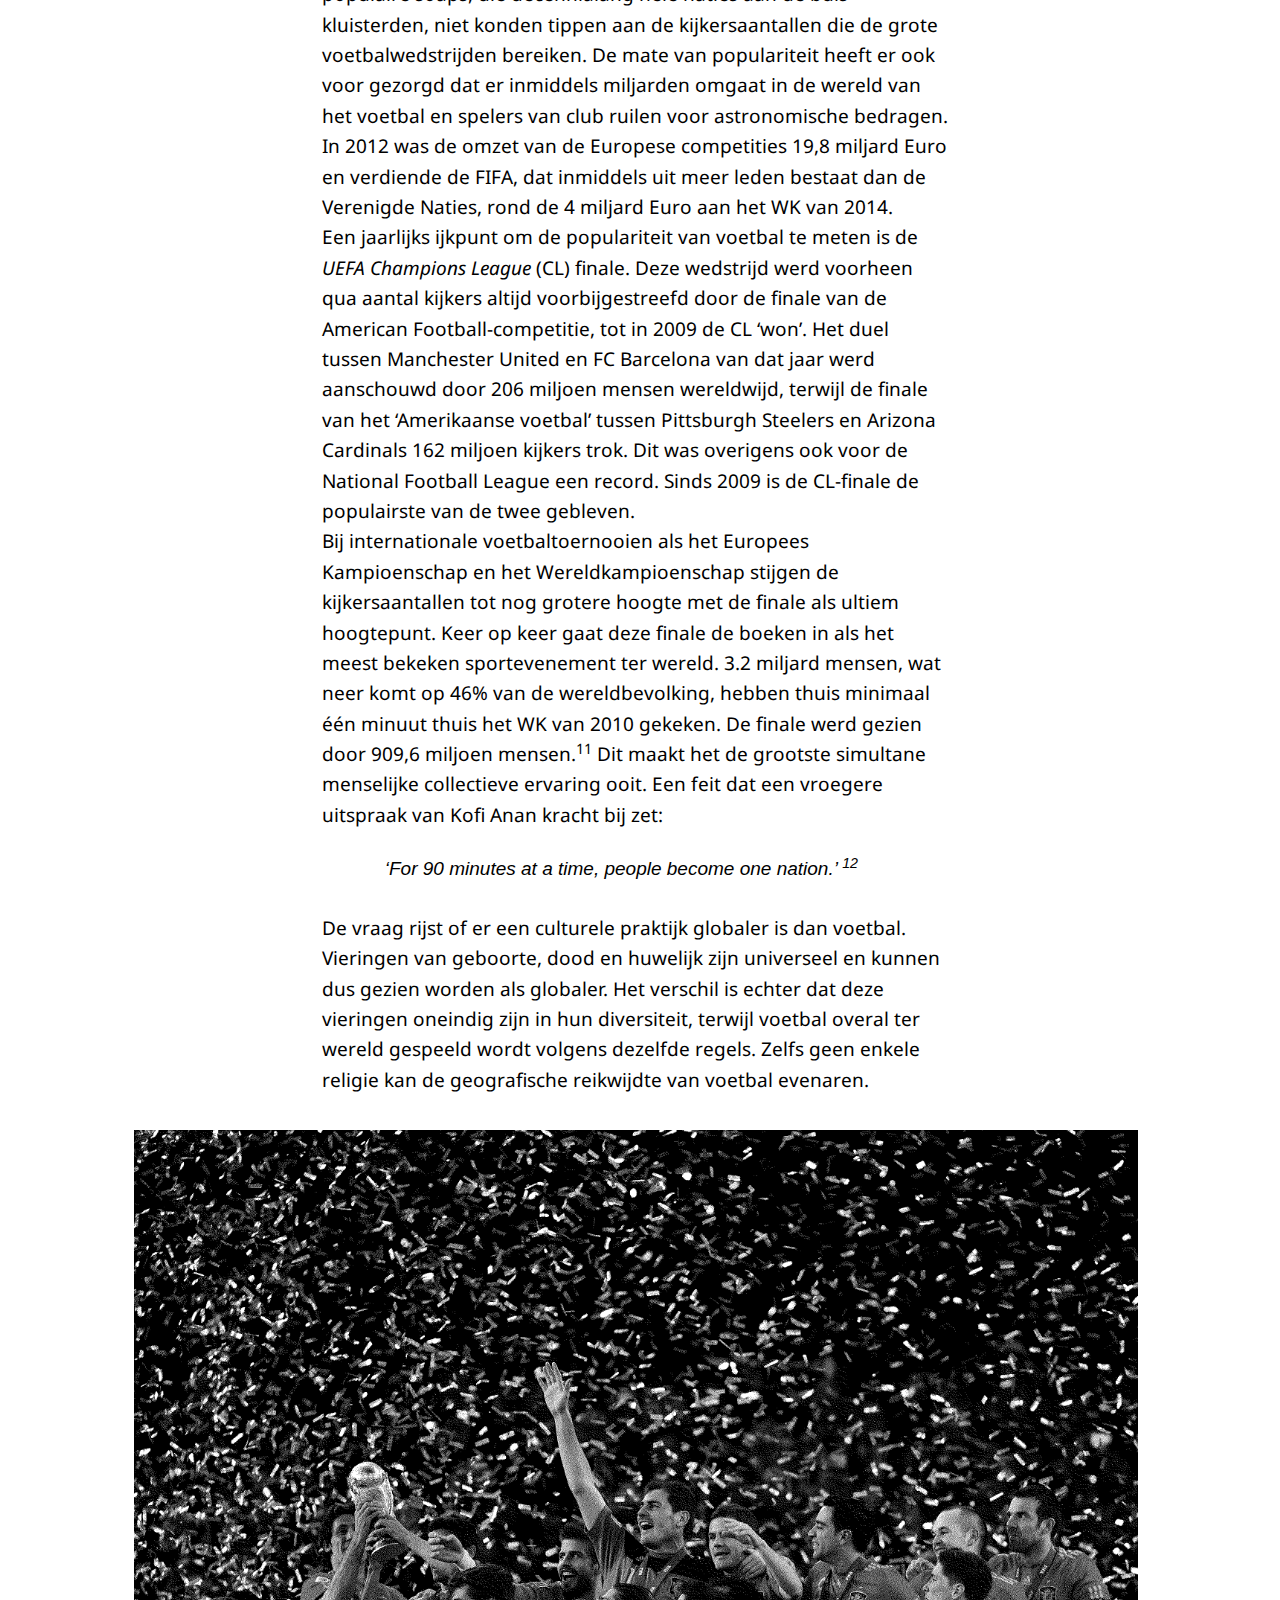
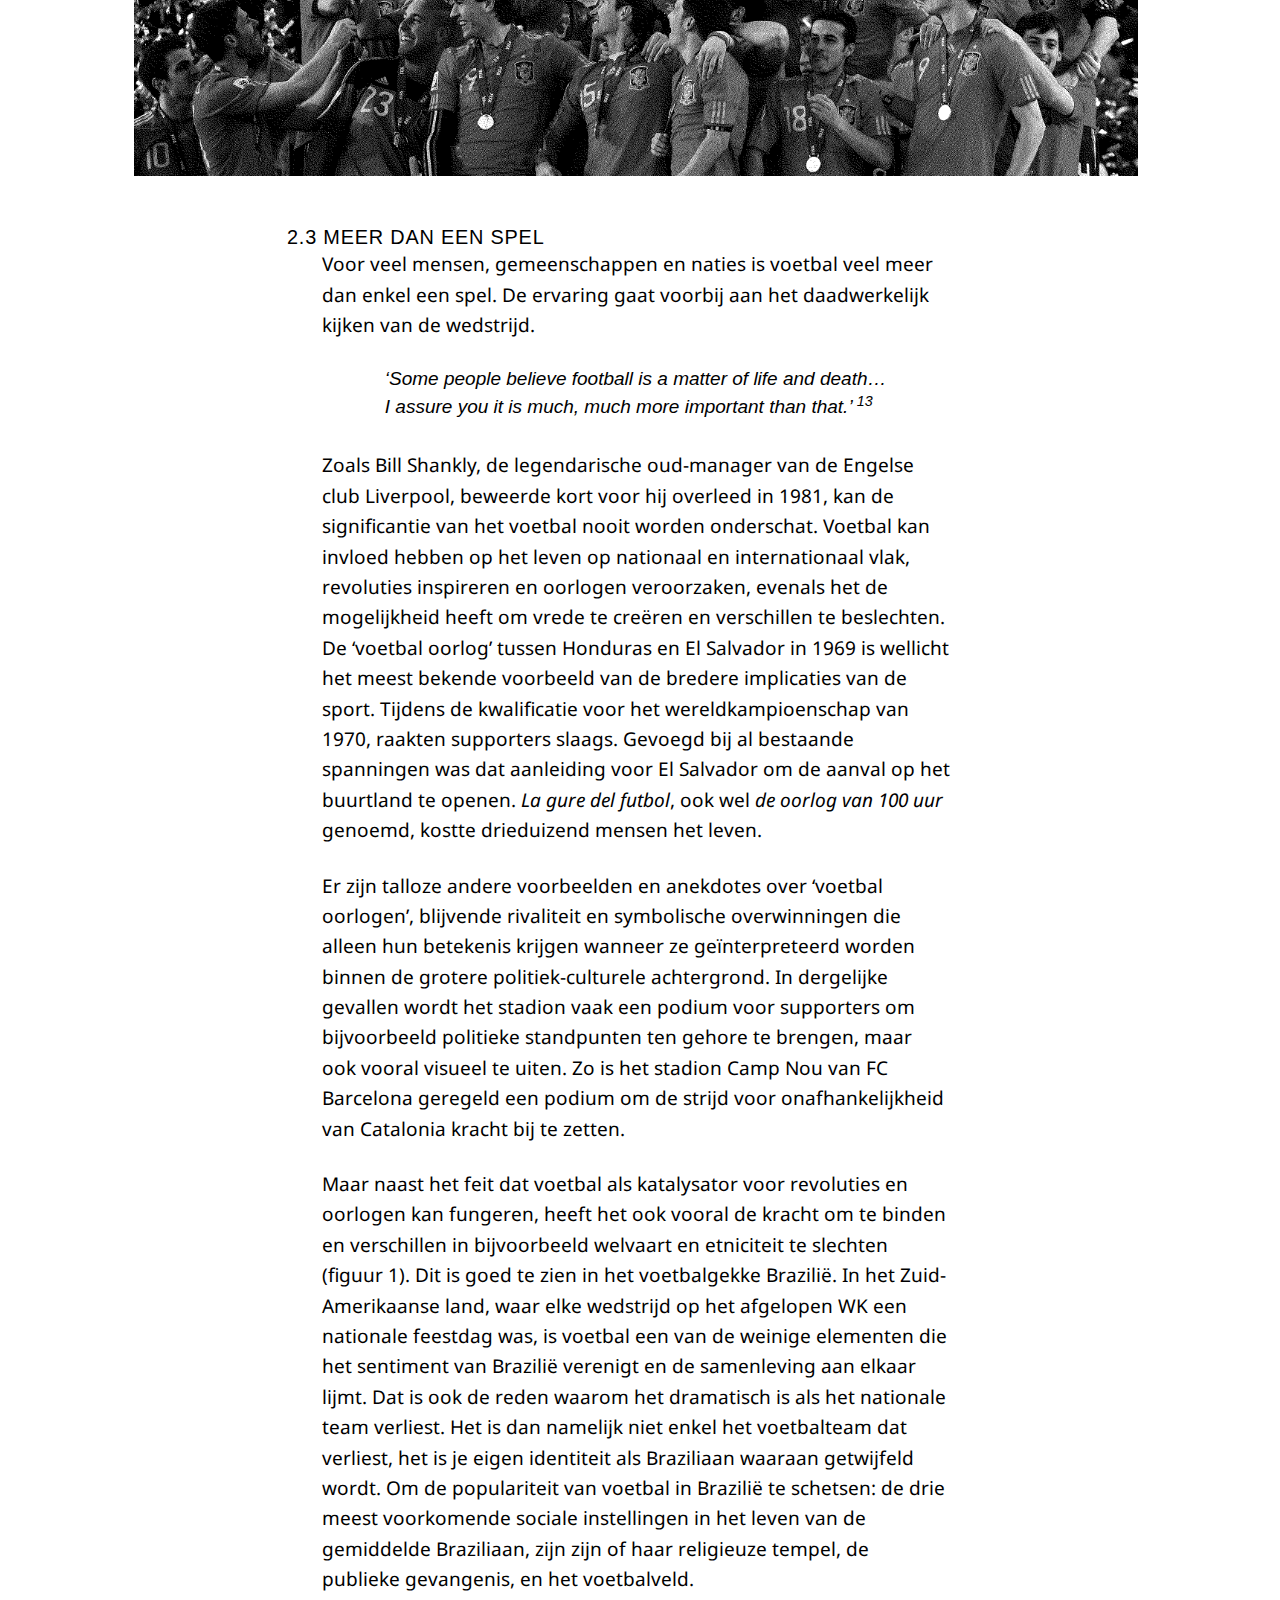
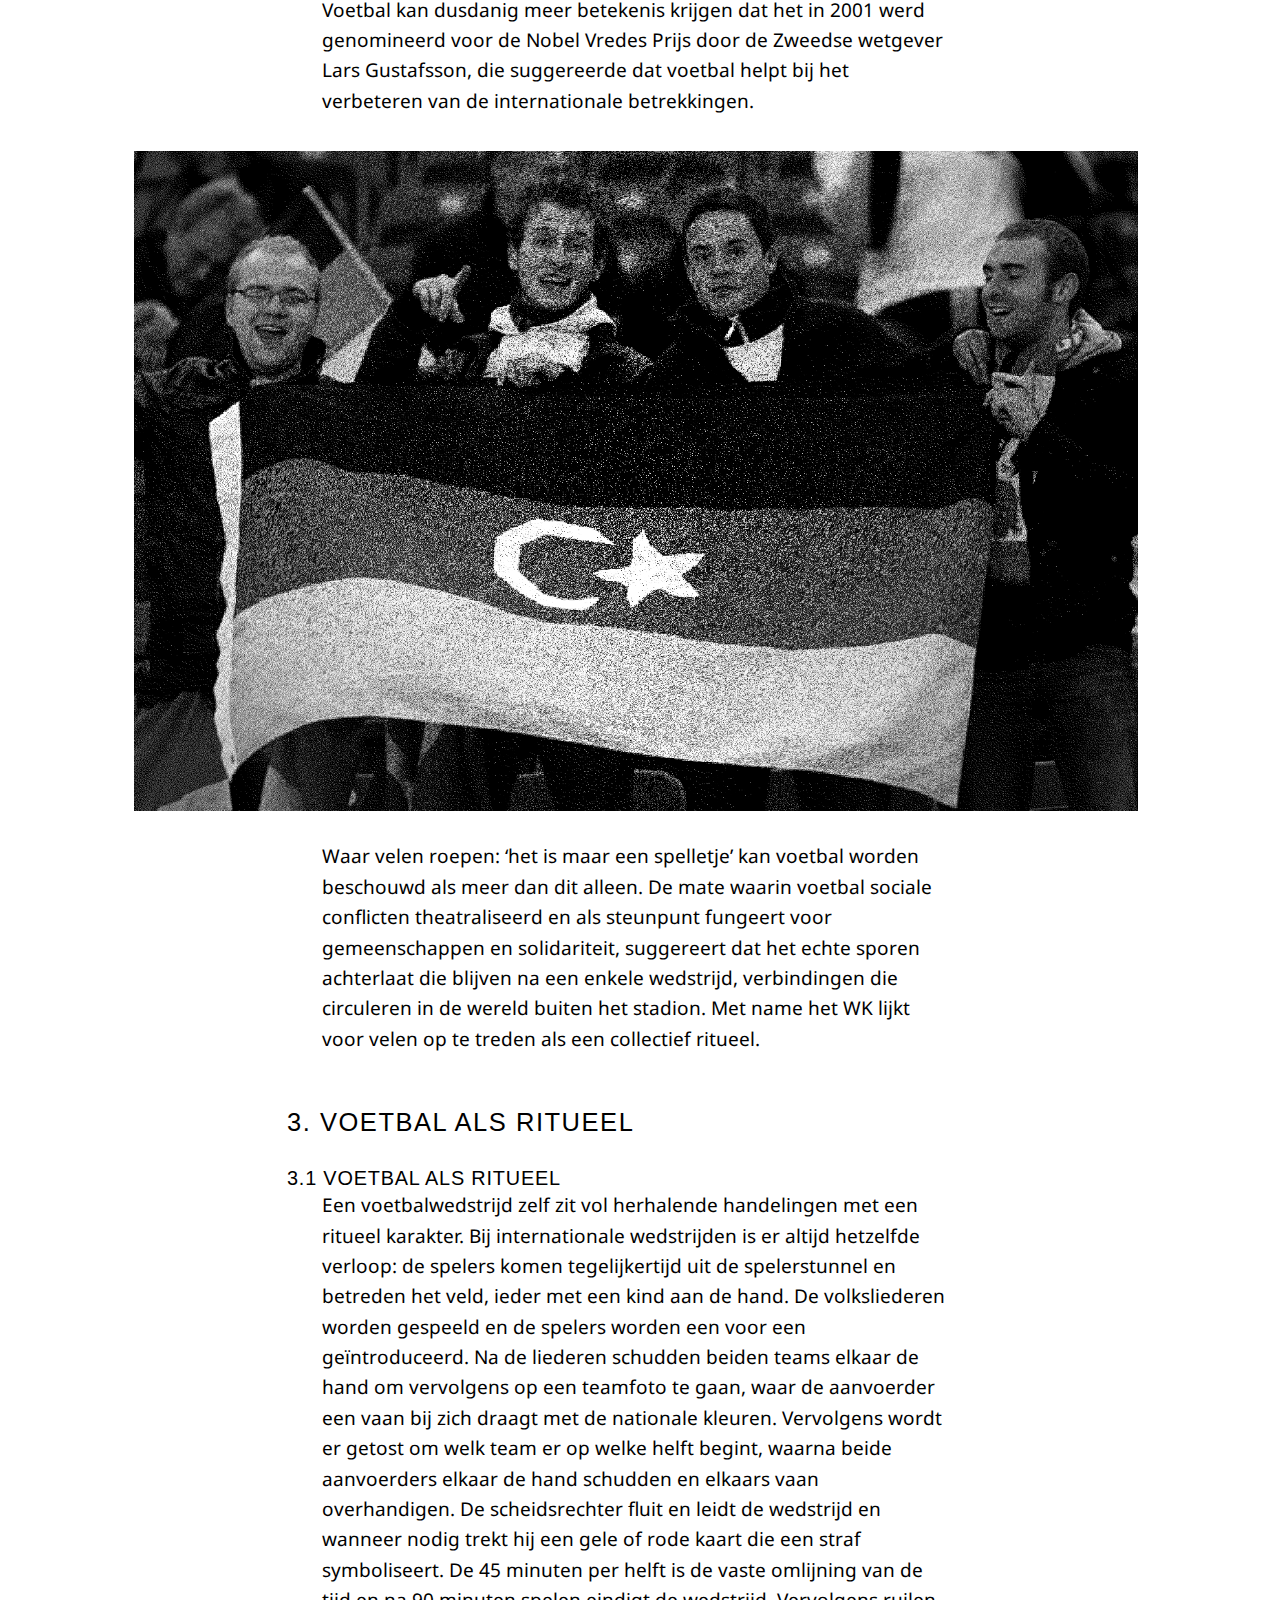
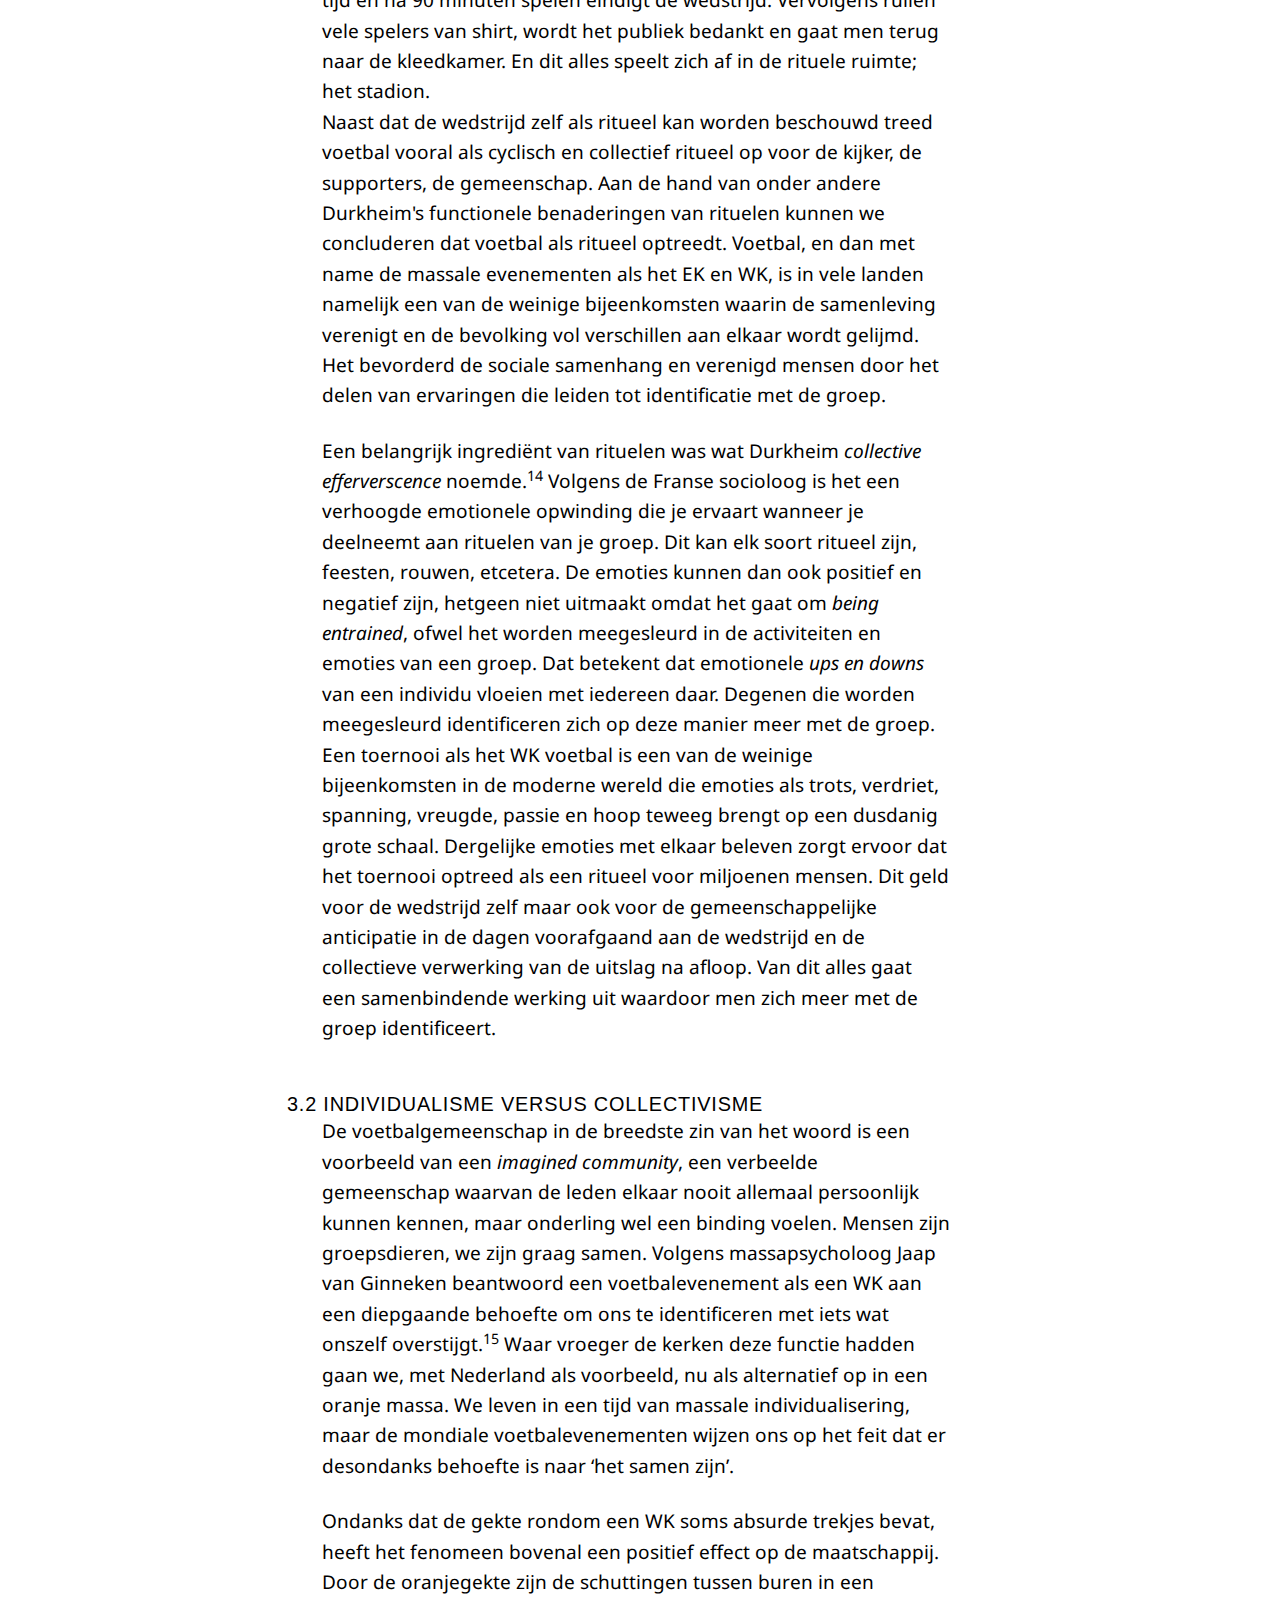
==== commit d633077d: "U P D A T E" ====
--- a/index.html
+++ b/index.html
@@ -17,15 +17,21 @@
         
         <!-- The following metadata can be useful for archiving -->
         
-        <meta property="dc:creator" content="Wilco Monen">
+        <meta property="dc:creator" content="Menno de Bruijn">
         <meta property="dc:created" content="2014-11-17T00:00:00Z">
         <meta property="dc:modified" content="2014-11-20T00:00:00Z">
         
+        <link rel="shortcut icon" href="favicon.ico">
+        
+        <link rel="stylesheet" href="css/font-awesome.min.css">
+        <link href="//maxcdn.bootstrapcdn.com/font-awesome/4.2.0/css/font-awesome.min.css" rel="stylesheet">
+        
+                
         <!-- Link stylesheets!-->
         <link rel="stylesheet" type="text/css" href="css/normalize.css" /> <!-- This normalize.css file takes care of some inconsistencies between browsers -->
         <link rel="stylesheet" type="text/css" href="css/style.css" /><!-- Here I put the rest of my styles-->
 		<link href='http://fonts.googleapis.com/css?family=Open+Sans:400italic,600italic,700italic,700,600,400' rel='stylesheet' type='text/css'>
-		<link href='http://fonts.googleapis.com/css?family=Viga|Convergence|Asul:400,700' rel='stylesheet' type='text/css'>
+		<link href='http://fonts.googleapis.com/css?family=Noto+Sans:400,700,400italic,700italic' rel='stylesheet' type='text/css'>
 		
 	    <script src="js/modernizr.custom.js"></script>
 	    <script src="js/jquery.min.js"></script><style type="text/css"></style>
@@ -56,211 +62,300 @@
            	 													 The convention is to use h1 for the site name, h2 for the article namee 
                                                                  h3 for the section name, h4 for the subsection name etc.
                                                                  Search engines rely on these headers -->
-				<h3>Voetbal als ritueel</h3>
+				
+				<ondertitel>Voetbal als ritueel</ondertitel>
+				<br/><br/><br/><br/>
         </header>
         <nav>
             <ul> <!-- <ul> means unordered list. Instead of a ist of links like this, you could also make a paragraph and do many <br/>’s
                       The advantage of the list is that each list element has their own node (<li>), which gives you more control
                       over styling through CSS, and makes it more easy to add JavaScript behaviours (accordeon etcetera). -->
-                <li><a href="#voorwoord">Voorwoord</a></li>
 			    <li><a href="#inleiding">Inleiding</a></li>
+                <li><a href="#Ritueel">Ritueel</a></li>
                 <li><a href="#voetbal">Voetbal</a></li>
-                <li><a href="#Ritueel">Ritueel</a></li>
                 <li><a href="#var">Voetbal als ritueel</a></li>
                 <li><a href="#Conclusie">Conclusie</a></li>
-                <li><a href="#bibliografie">Bibliografie</a></li>
-                <li><a href="#nawoord">Nawoord</a></li>
+                <li><a href="#Eindnoten">Eindnoten</a></li>
+                <li><a href="#Dankwoord">Dankwoord</a></li>
+         
+                
 				            </ul>
         </nav>
+        
+          
         <article> <!-- I’ve put the main text in an ‘article’ tag. By default we will get a kind of static, blog style layout,
                        where it will be one long scroll to the bottom. If you want to take elements of your thesis and position
                        them in different ways, you might need to divide them up into <section>’s or <div>’s before you can
                        position them through CSS -->
-            <h2><a id="voorwoord">Voorwoord</a></h2>
+           
+		<div class="sections">
+            <section id="inleiding"><h2>Inleiding</h2></section>
+		</div>
+		<br/>
+		<br/>
+			
+            <p>Afgelopen zomer (2014) keek ik, zoals elke vier jaar, weer vol verwachting en spanning naar één van de grootste evenementen ter wereld; het WK voetbal. Ik houd van het spelletje, zowel om zelf te beoefenen als om het te aanschouwen. Op nationaal clubniveau heb ik een niet nader te noemen voorkeur, ik wil rivaliserende supporters tenslotte niet afschrikken, maar ik zou mijzelf niet betitelen als een <i>diehard</i> fan. Echter wanneer het Nederlands Elftal om de twee jaar strijdt om de Europese beker of het Wereldkampioenschap, vertoon ik trekjes die bij de meest doorgewinterde supporter niet zouden misstaan. En wellicht nog opmerkelijker; met mij velen anderen, waarvan een groot deel zich normaliter zelfs amper met voetbal bezig houdt. De WK-finale is door bijna een miljard mensen bekeken, hetgeen betekent dat dit de grootste simultane menselijke collectieve ervaring ooit is. Mannen en vrouwen die van hun leven nog geen voetbalwedstrijd hebben uitgekeken, supporten nagelbijtend en vuilbekkend voor ‘hun’ team, alsof ze nooit anders deden. Wat beweegt deze massa om zich plots in zulke grote getallen als dusdanig te gedragen? </p>
+
+<p>Amper bekomen van de immense teleurstelling vanwege de uitschakeling van het Nederlands Elftal in de halve eindstrijd, begon ik mijzelf meer soortgelijke vragen te stellen omtrent dit culturele fenomeen. Waarom voelde ik me oprecht gelukkig en blij wanneer het Nederlands Elftal zijn wedstrijd winnend afsloot, maar ook intens ongelukkig als ‘we’ verloren? En wat zijn de oorzaken dat een sport waar tweeëntwintig volwassen mannen achter een bal aanrennen is uitgegroeid tot een massaal wereldwijd collectief spektakel, in een tijd waar individualisme de dans leidt. </p>
+
+<p>In het onderzoek naar sociologische en psychologische aspecten van ‘het fan zijn’ dat volgde, stuitte ik op het fenomeen van het ritueel, hetgeen geresulteerd heeft in de onderzoeksvraag: <i>Wat zorgt ervoor dat de internationale voetbalevenementen optreden als een ritueel voor de massaal deelnemende supporters en hoe uit zich dit?</i> Om deze vraag te kunnen beantwoorden ben ik genoodzaakt het ritueel te onderzoeken, alvorens ik dit vergelijk met voetbal en haar aspecten. </p>
+
+<p>De scriptie is opgebouwd uit drie hoofdstukken: Deel 1 beschrijft en onderzoekt het ritueel onder andere aan de hand van het naslagwerk <i>The Elementary Forms of the Religious Life</i> van de Franse socioloog Émile Durkheim. De belangrijkste soorten ritueel komen aan bod, de functie van het ritueel en de verandering die de massamedia teweeg hebben gebracht in de rituelen van de moderne maatschappij. Het tweede deel fungeert als introductie van het fenomeen voetbal en haar geschiedenis, en de significantie die het heeft in hedendaagse samenlevingen. Voor velen is voetbal namelijk veel meer dan enkel een spel, hetgeen in het derde deel wordt bewezen als ritueel en voetbal naast elkaar worden gelegd. Hier wordt uiteengezet waarom voetbalevenementen rituelen zijn voor de deelnemende supporters en gemeenschappen en hoe dit in visueel opzicht tot uiting komt. Voetbal als voorbeeld voor de drang naar collectiviteit en saamhorigheid in een wereld die gekenmerkt wordt door massale individualisering. De sociologische aspecten zijn de onderliggende elementen die het tot een ritueel maken, maar dit wordt ook visueel zichtbaar. Een significante rol is weggelegd voor de digitale massamedia die het ritueel vormgeven en aanzienlijk doen veranderen, zo zal blijken. <br/>
+Tot slot zal ik in de conclusie het gehele onderzoek beknopt samenvatten, en beargumenteren waarom voetbal als ritueel kan worden gezien als de belangrijkste bijzaak ter wereld. </p>
+      	
+      	
+      	<div class="sections">
+            <section id="Ritueel"><h2>1. Ritueel</h2></section>
+		</div>
+            <h3>1.1 Het ritueel</h3>
             
-            <h2><a name="inleiding">Inleiding</a></h2>
-			
-            <p>Afgelopen zomer (2014) keek ik, zoals elke vier jaar, weer vol verwachting en spanning naar één van de grootste sportevenementen ter wereld; het WK voetbal. Ik houd van het spelletje, zowel om zelf te beoefenen als om het te aanschouwen. Op nationaal clubniveau heb ik een niet nader te noemen voorkeur, ik wil rivaliserende supporters tenslotte niet afschrikken, maar ik zou mijzelf niet betitelen als een die-hard fan. Echter wanneer het Nederlands Elftal om de twee jaar strijdt om de Europese beker of het Wereldkampioenschap, vertoon ik trekjes die bij de meest doorgewinterde supporter niet zouden misstaan. En wellicht nog opmerkelijker; met mij velen anderen, waarvan een groot deel zich normaliter zelfs amper met voetbal bezig houdt. Mannen en vrouwen die van hun leven nog geen voetbalwedstrijd hebben uitgekeken, supporteren nagelbijtend en vuilbekkend voor ‘hun’ team, alsof ze nooit anders deden. Wat beweegt deze massa om zich plots in zulke grote getallen als dusdanig te gedragen? </p>
-
-			<p>Amper bekomen van de immense teleurstelling vanwege de uitschakeling van het Nederlands Elftal in de halve eindstrijd, begon ik mijzelf meer soortgelijke vragen te stellen omtrent dit culturele fenomeen. Waarom voelde ik me oprecht gelukkig en blij wanneer het Nederlands Elftal zijn wedstrijd winnend afsloot, maar ook intens ongelukkig als ‘we’ verloren? In het onderzoek naar sociologische en psychologische aspecten van ‘het fan zijn’ dat volgde, stuitte ik op het fenomeen van het ritueel, hetgeen geresulteerd heeft in de onderzoeksvraag: In hoeverre kan voetbal gezien worden als een ritueel en wat heeft dit voor invloed op de deelnemers hiervan? Om deze vraag te kunnen beantwoorden ben ik genoodzaakt het ritueel te onderzoeken, alvorens ik dit vergelijk met voetbal. </p>
-
-			<p>De scriptie is opgebouwd in drie hoofdstukken: Deel 1 fungeert als introductie van het fenomeen voetbal en haar geschiedenis en de significantie die het heeft in de hedendaagse maatschappij. Het tweede deel onderzoekt en beschrijft het ritueel zodat het vervolgens in deel drie naast elkander kan worden gelegd. In dit derde deel komt aan bod welke elementen ervoor zorgen dat het wel of niet als een (nationaal) ritueel kan worden beschouwd en wat voor werking dit heeft op de betreffende supporters. Heeft het bijvoorbeeld invloed op de culturele identiteit en nationale identificatie van de deelnemende massa? Tot slot zal ik in de conclusie het gehele onderzoek beknopt samenvatten en een standpunt innemen.</p>
-	
-			<h3>Vraagstelling</h3>
-				<p> HERDEFINIEREN / NIEUWE In hoeverre kan voetbal gezien worden als een ritueel en wat heeft dit voor invloed op de deelnemers hiervan?</p>
+			<p>Bij rituelen denken mensen vaak aan de kerk of aan religieuze zaken; aan speciale ceremonies die met een zekere plechtigheid voltrokken worden. Bovendien wordt ritueel doorgaans geassocieerd met traditie en daarmee ofwel in het verleden geplaatst, ofwel in ‘niet-moderne’ locaties buiten onze moderniteit. Dat is echter een beperkte opvatting van ritueel. </p>
+
+<p>De woordenboeken leren ons dat een ritueel gedefineerd wordt als: <i>Een reeks handelingen met een speciale betekenis, een vaste handeling die iets symboliseert, een vast geformaliseerd handelingspatroon</i> en dat het <i>een handeling is waarbij bepaalde sociale identiteiten verworven of bevestigd worden.<a href="#fn1" name="fr1"><sup>1</sup></a></i> Deze definities sluiten religie dus absoluut niet uit in combinatie met ritueel, maar noemt deze ook niet als vereiste. Onderzoek naar het ritueel is in eerste instantie wel begonnen als de studie van religieus gedrag, maar in de loop van de tijd heeft het zich langzamerhand uit deze context bevrijd en is het ritueel geaccepteerd als een algemeen menselijk gegeven, dat op zekere hoogte religieus gedrag verklaart.</p>
+
+<p>Rituelen worden soms met veel pracht en praal omgeven, maar kunnen ook een meer alledaagse vorm hebben, zoals het verwelkomen van gasten, het ondertekenen van een overeenkomst of het zingen <i>van lang zal ze leven</i> op een verjaardag. Een ritueel is een herhalende handeling of gewoonte, maar niet elke herhalende handeling of gewoonte is een ritueel. Een blokje om voor het slapen gaan kan een vaste gewoonte zijn. Wanneer iemand denkt dat hij zonder dat blokje om niet goed zal slapen wordt het echter een geritualiseerde gewoonte. De ritualisering van een handeling is dus actief en betekenisvol, waar gewoontes passief en leeg van betekenis kunnen zijn. 
+</p>
+
+
+<h3>1.2 Soorten rituelen</h3>
             
-			<h2><a name="voetbal">1 Voetbal (en haar significantie?)</a></h2>
-            <h3>1.1 Voetbal en haar geschiedenis</h3>
+			<p>Het verschil in definiëren van ritueel suggereert dat er vele verschillende opvattingen bestaan over wat rituelen zijn en de vormen die zij aannemen. Over het algemeen wordt er van drie soorten ritueel uitgegaan; cyclische, crisis- en overgangsrituelen. 
+Cyclische rituelen zijn gekoppeld aan de kalender. Het kan per jaar worden uitgevoerd, maar ook per maand, week of dag. Ongeacht de frequentie zijn het rituelen die gekoppeld zijn aan regelmatig terugkerende activiteiten. Herdenkingsrituelen van belangrijke gebeurtenissen en/of personen, zoals de dodenherdenking op 4 mei, vallen dus ook onder cyclische rituelen. <br/>
+Crisisrituelen zijn er omtrent tegenspoed en wanneer men in een crisis verkeert. In situaties waarin de mens controle verliest of chaos heerst, in situaties van machteloosheid, biedt het ritueel structuur, houvast en zingeving. <br/>
+Overgangsrituelen, ook wel <i>rites de passage</i> genoemd, betreffen rituelen die de overgang van de ene levensfase naar een volgende vertegenwoordigen of begeleiden. Er wordt afscheid genomen van het oude en de nieuwe situatie wordt gevierd, zoals bijvoorbeeld een huwelijk of een diploma-uitreiking. </p>
+
+<h3>1.3 Geen leven zonder rituelen</h3>
             
-			<p>'Football is as old as the world . . . People have always played some form of football, from its very basic form of kicking a ball around to the game it is today.
-Sepp Blatter, FIFA President’</p>
-
-			<p>Volgens de FIFA (Fédération Internationale de Football Association), het internationale bestuursorgaan van het moderne voetbal, is de oudste vorm van voetbal terug te leiden naar China, twee tot drie eeuwen voor Christus. Bronnen afkomstig uit militaire handboeken van toen beschrijven een oefening genaamd Tsu ‘Chu, waarin opponenten een leren bal gebruikten gevuld met veren en haren. Het doel was om de bal in een klein net, dat bevestigd was aan bamboe stokken, te krijgen terwijl ze zich ook moesten verdedigen tegen aanvallen. Varianten van het spel zijn ook gedocumenteerd in de Egyptische en Griekse samenleving, waaruit blijkt dat de sport een lange traditie en geschiedenis heeft. De oudste Europese aanwijzing voor het bestaan van voetbal stamt uit de 93 eeuw. Het is een manuscript van Nennius (wie dit precies was is niet bekend) die schrijft over een groep jongens die bal spelen. In 1147 wordt er in Frankrijk gesproken over ‘La soule’, een sport die veel gelijkenissen vertoont met ‘Rugby’ en ‘American Football’. In Engeland werd in 1178 een beschrijving gegeven van ‘Vastenavond’ door William FitzStephen, (een knecht van de aartsbisschop van Canterbury) die schreef over een balspel die door alle jeugd in de stad werd gespeeld. Uit dezelfde periode komt ook een citaat van de Bischop van Lincoln die schreef:
-
-"Four and twenty bonny boys, were playing at the ball. He kicked the ball with his right foot”.
-
-Dit is het oudste citaat waar verteld wordt over het ‘schoppen van de bal’. </p>
-
-			<p>In de eeuwen hierna bleef het balspel zich ontwikkelen en stijgen in populariteit, vooral onder de arbeidersklasse, die het spel zagen als een kans om hun grieven te kanaliseren en te socialiseren met mensen van dezelfde achtergrond. In de 18e eeuw werd de sport zeer populair op de openbare scholen in het Verenigd Koninkrijk. Dit zorgde voor de introductie van specifieke regels voor het spel, die in 1848 werden opgesteld op een bijeenkomst in Cambridge, regels die vandaag de dag nog steeds gehanteerd worden. Vervolgens was Engeland in 1863 de eerste die een bestuursorgaan in de sport oprichtte, genaamd the Football Association.</P>
-
-			<p>De Britten worden ook beschouwd als essentieel bij het verspreiden van het spel over de wereld. Ze hadden door hun formele rijk en het immense informele rijk van de wereldwijde economische en culturele banden een grote reikwijdte om de sport te verspreiden. Zo was de eerste wedstrijd ooit buiten de Europese grenzen in Argentinie in 1867, onder leiding van een aantal Engelsen die op dat moment in het buitenland werkten.  
+			<p>In de sociale wetenschappen heerst het algemeen gedeelde idee dat het moderne leven gekenmerkt wordt door het steeds verder uiteenvallen van traditionele verbanden zoals familie, dorp, buurt, stand en kerk. Deze instituties verliezen langzamerhand het vermogen mensen te binden en hen, in overeenstemming met de normen en waarden die erbinnen centraal staan, te vormen. Men is volgens deze opvatting meer individueel in het sociale leven komen te staan en wordt gedwongen zelf de weg te zoeken, zonder dat zij nog geleid worden door deze traditionele verbanden. </p>
+
+<p>De Franse socioloog en antropoloog Émile Durkheim (1858-1917) benadrukte in 1912 dat ook geseculariseerde samenlevingen rituelen nodig hebben. Durkheim, die zich met betrekking tot rituelen in het bijzonder richtte op religie, verklaarde de behoefte aan rituelen vanuit hun functie: een ritueel bevordert de sociale samenhang. Rituelen verenigd mensen door het delen van ervaringen die leiden tot identificatie met de groep. Hij veronderstelde dat er nieuwe vormen van collectief enthousiasme opwekkende feestelijke bijeenkomsten konden ontstaan die de samenbindende werking van godsdienstige bijeenkomsten zouden overnemen.<a href="#fn2" name="fr2"><sup>2</sup></a>
+
+<p>In navolging van Durkheim publiceerde Gerard Lukken in 1984 het boek <i>Geen leven zonder rituelen</i>, waarin hij wees op de crisis van het ritueel in onze samenleving en de onvervangbare plaats daarvan. In de periode die volgde veranderde de situatie grondig. In de jaren ’90 ontstond een vloedgolf aan nieuwe rituelen, zoals bijvoorbeeld de nationale feestdagen als Koninginnedag en de internationale voetbaltoernooien. Maar ook rituelen rondom de dood zoals bij de Bijlmerramp, werden gekenmerkt door een grote creativiteit. Dat men de rituelen heeft herontdekt gebeurde in zo’n omvang dat Lukken vijftien jaar na zijn boek <i>Geen leven zonder rituelen</i> kon spreken over <i>Rituelen in overvloed</i>. In het gelijknamige boek stelt Lukken dat een ritueel niet alleen gericht is op het ‘ik’ maar ook op de ander. Ook komt hij tot de conclusie dat de gedachte dat met de groei van de secularisatie het ritueel zou afnemen, een onjuiste is gebleken.<a href="#fn3" name="fr3"><sup>3</sup></a>  </p>
+
+
+
+<h3>1.4 Het scherm als bindend centrum</h3>
+            
+			<p>De ruimte is een wezenlijk en fundamenteel onderdeel van het ritueel. De onderlinge communicatie en rituele handelingen vinden plaats in de ruimte en worden erdoor bepaald. Deze ruimtelijke dimensie wordt echter steeds minder plaatsgebonden.
+De televisie en het internet maken alle rituelen toegankelijk, en lijfelijke deelname niet meer noodzakelijk. Via de televisie en het <i>World Wide Web </i> kan men deelnemen aan het ritueel op afstand, waardoor de massamedia soms de functie van het ritueel overnemen. De zegen <i>Urbi et Orbi</i><a href="#fn4" name="fr4"><sup> 4</sup></a> van de paus in Rome, de uitvaart van André Hazes en de bruiloft van Prince Harry en Kate Middleton zijn maar enkele voorbeelden hiervan. </p>
+
+<p>Naast een toenemende trend van naar binnen gekeerde rituelen thuis is er ook een trend om van verschillende rituelen een steeds groter publieksspektakel te maken. Via de televisie of het internet worden we met deze rituelen geconfronteerd. Bij de uitvaart van André Hazes zaten tribunes vol fans die Hazes helemaal niet persoonlijk kenden en misschien zelfs niet eens van zijn muziek hielden, maar ondertussen wel in collectief rouwvertoon met alle andere stadionbezoekers zaten mee te snikken. Publieke tranen sluiten aan bij de trend van de emotietelevisie en rituelen als publieksspektakel.<a href="#fn5" name="fr5"><sup>5</sup></a> <br/>
+Communicatiewetenschappers stellen dat de betreffende media niet alleen verslag doen van dergelijke rituelen, ze hebben ook de aard van het ritueel veranderd. Daarbij sturen ze de emoties die het publiek voelt. Een bekend voorbeeld is het inzoomen op de traan van Maxima, tijdens haar verbintenis met Willem-Alexander. Een ritueel is per definitie een performance, maar de regie van de performance is overgenomen door de logica van de televisiemakers.<a href="#fn6" name="fr6"><sup>6</sup></a> Volgens Dayan en Katz, de communicatiewetenschappers achter het concept ‘media event’, laten dergelijke gemedieerde rituelen een geidealiseerde versie van de maatschappij zien.<a href="#fn7" name="fr7"><sup>7</sup></a> Normaal gesproken verslaat het nieuws wat er daadwerkelijk gebeurt, maar het ‘sprookje’ wordt perfect in beeld gebracht. De kijker schaart zich achter de televisie of een ander scherm, waarmee de betreffende digitale media de positie kunnen innemen van het bindende centrum. We kijken naar de televisie en voelen ons verbonden met alle andere kijkers en deelnemers. Bij het huwelijk van Prince Harry en Kate Middleton vervulde de BBC de centrale rol, de ultieme autoriteit. De BBC vertelt wat anderen voelen en laat ons die gevoelens delen. De digitale massamedia hebben de functie van de kerk overgenomen als voorganger in rituelen. </p>
+
+
+			<div class="sections">
+            	<section id="voetbal"><h2>2. Voetbal</h2></section>
+			</div>
+				
+				<h3>2.1 Geschiedenis en ontwikkeling</h3>
+				<p>Vandaag de dag is voetbal de populairste sport ter wereld. Verschillende factoren zijn hiervan de oorzaak. Sepp Blatter, de president van FIFA (<i>Fédération Internationale de Football Association</i>, het internationale bestuursorgaan van het moderne voetbal):</p>
+
+<blockquote>'Football is as old as the world (...) People have always played some form of football, from its very basic form of kicking a ball around to the game it is today.’  <a href="#fn8" name="fr8"><sup>8</sup></a> </blockquote>
+
+
+<p>Volgens de FIFA is de oudste vorm van voetbal terug te leiden naar China, twee tot drie eeuwen voor Christus. Bronnen afkomstig uit militaire handboeken van toen beschrijven een oefening genaamd <i>Tsu Chu</i>, waarin opponenten een leren bal gebruikten gevuld met veren en haren. Het doel was om de bal in een klein net, dat bevestigd was aan bamboe stokken, te krijgen terwijl ze zich ook moesten verdedigen tegen aanvallen. Varianten van het spel zijn ook gedocumenteerd in de Egyptische en Griekse samenleving, waaruit blijkt dat de sport een lange traditie en geschiedenis heeft. De oudste Europese aanwijzing voor het bestaan van voetbal stamt uit de 9e eeuw, en het oudste citaat komt uit de 12e eeuw van de bischop van Lincoln:</p>
+
+<blockquote>‘Four and twenty bonny boys, were playing at the ball. He kicked the ball with his right foot.’  <a href="#fn9" name="fr9"><sup>9</sup></a> </blockquote>
+
+<p>In de eeuwen hierna bleef het balspel zich ontwikkelen en stijgen in populariteit, vooral onder de arbeidersklasse, die het spel zagen als een kans om hun grieven te kanaliseren en te socialiseren met mensen van dezelfde achtergrond. In de 18e eeuw werd de sport zeer populair op de openbare scholen in het Verenigd Koninkrijk. Dit zorgde voor de introductie van specifieke regels voor het spel, die in 1848 werden opgesteld op een bijeenkomst in Cambridge, regels die vandaag de dag nog steeds gehanteerd worden. Vervolgens was Engeland in 1863 de eerste die een bestuursorgaan in de sport oprichtte, genaamd the <i>Football Association</i> (FA). <br/>
+De Britten worden ook beschouwd als essentieel bij het verspreiden van het spel over de wereld. Ze hadden, door hun formele rijk en het immense informele rijk van de wereldwijde economische en culturele banden, een grote reikwijdte om de sport te verspreiden. Zo was de eerste wedstrijd ooit buiten de Europese grenzen in Argentinië in 1867, onder leiding van een aantal Engelsen die op dat moment in het buitenland werkten.  
+Toch kunnen we de adoptie van het universeel geliefde tijdverdrijf niet volledig toeschrijven aan het geografische bereik en cultureel cachet van Groot-Brittannië en de Britse sport, laat staan dat het voetbal was dat zou aanslaan. Voetbal is namelijk ontstaan en verspreid in een tijd waarin veel andere sporten ook werden gecodificeerd: rugby, hockey, tennis en golf in Groot-Brittannië; American football, honkbal en basketbal in de Verenigde Staten; vechtsporten in Japan, en gymnastiek in Duitsland. Een van de redenen voor het aanslaan van voetbal is dat het zeer onwaarschijnlijk was dat, in een tijd van explosieve industrialisatie, de massasamenlevingen van de negentiende en twintigste eeuw een individuele sport zouden omarmen. Deze stonden verder van de meerderheid van deze groepen af, en de ruimte waarin ze worden gespeeld bieden niet de mogelijkheid van een enorm spektakel. Tennis en andere racketsporten zijn fysiek alleen geschikt voor een beperkt aantal toeschouwers rond hun velden, en de teamsport basketbal kampt met hetzelfde ‘probleem’. Een andere belangrijke factor van de aantrekkingskracht van voetbal onder teamsporten was de toegankelijkheid: het is eenvoudig, goedkoop en flexibel in termen van aantallen en ruimte, en het is gemakkelijk te leren.</p>
+
+<p>In 1885 werden Engelse spelers voor het eerst betaald voor het beoefenen van voetbal, en in de opvolgende eeuw groeide de sport, mede door de industrialisatie, in een enorm tempo. De wereldvoetbalbond FIFA werd in 1904 opgericht, in 1920 werden in heel Europa professionele competities georganiseerd en in 1930 werd het eerste wereldkampioenschap gehouden in Uruguay. Een van de belangrijkste ontwikkelingen omtrent de populariteit onder de massa was in 1958 toen het WK voetbal voor het eerst op de televisie te zien was. 
+				</p>
+				
+				<h3>2.2 Voetbal anno nu</h3>
+				<p>Mede door het uitzenden van voetbal is voetbal heden ten dage de meest populaire sport ter wereld. Landelijk gezien is voetbal enkel een sport in minderheid in Noord-Amerika, Australië en Zuid-Azië, waar respectievelijk honkbal, rugby en cricket groter zijn. Maar ook hier is het voetbal een stijgende kracht die jaarlijks aan populariteit wint. FIFA denkt dat er in de wereld ongeveer één miljard mensen redelijk formeel voetballen, maar niemand weet exact hoeveel mensen het spel spelen.<br/>
+Naast het aantal spelende personen is de sport nog vele malen groter als er gekeken wordt naar de supportersaantallen en kijkers. Wekelijks zitten er wereldwijd miljoenen mensen aan de buis gekluisterd of in het stadion zelf om hun favoriete team aan te moedigen. Een van de oorzaken hiervan is dat in de afgelopen dertig jaar sport het snelst groeiende segment van de entertainmentindustrie is geweest, en voetbal de snelst groeiende sport.<a href="#fn10" name="fr10"><sup>10</sup></a> Dit is vooral te danken aan tv. In de vroege jaren ’90 bereikte het <i>multichannel</i> tijdperk Europa. Tv-magnaten als Rupert Murdoch en Silvio Berlusconi gebruikte een aantal van de nieuwe kanalen om voetbal te laten zien. Het werd toen al snel duidelijk dat zelfs de populaire soaps, die decennialang hele naties aan de buis kluisterden, niet konden tippen aan de kijkersaantallen die de grote voetbalwedstrijden bereiken. 
+De mate van populariteit heeft er ook voor gezorgd dat er inmiddels miljarden omgaat in de wereld van het voetbal en spelers van club ruilen voor astronomische bedragen. In 2012 was de omzet van de Europese competities 19,8 miljard Euro en verdiende de FIFA, dat inmiddels uit meer leden bestaat dan de Verenigde Naties, rond de 4 miljard Euro aan het WK van 2014.<br/>
+Een jaarlijks ijkpunt om de populariteit van voetbal te meten is de <i>UEFA Champions League</i> (CL) finale. Deze wedstrijd werd voorheen qua aantal kijkers altijd voorbijgestreefd door de finale van de American Football-competitie, tot in 2009 de CL ‘won’. Het duel tussen Manchester United en FC Barcelona van dat jaar werd aanschouwd door 206 miljoen mensen wereldwijd, terwijl de finale van het ‘Amerikaanse voetbal’ tussen Pittsburgh Steelers en Arizona Cardinals 162 miljoen kijkers trok. Dit was overigens ook voor de National Football League een record. Sinds 2009 is de CL-finale de populairste van de twee gebleven. <br/>
+Bij internationale voetbaltoernooien als het Europees Kampioenschap en het Wereldkampioenschap stijgen de kijkersaantallen tot nog grotere hoogte met de finale als ultiem hoogtepunt. Keer op keer gaat deze finale de boeken in als het meest bekeken sportevenement ter wereld. 3.2 miljard mensen, wat neer komt op 46% van de wereldbevolking, hebben thuis minimaal één minuut thuis het WK van 2010 gekeken. De finale werd gezien door 909,6 miljoen mensen.<a href="#fn11" name="fr11"><sup>11</sup></a> Dit maakt het de grootste simultane menselijke collectieve ervaring ooit. Een feit dat een vroegere uitspraak van Kofi Anan kracht bij zet: </p>
+
+<blockquote>‘For 90 minutes at a time, people become one nation.’  <a href="#fn12" name="fr12"><sup>12</sup></a> </blockquote>
+
+<p>De vraag rijst of er een culturele praktijk globaler is dan voetbal. Vieringen van geboorte, dood en huwelijk zijn universeel en kunnen dus gezien worden als globaler. Het verschil is echter dat deze vieringen oneindig zijn in hun diversiteit, terwijl voetbal overal ter wereld gespeeld wordt volgens dezelfde regels. Zelfs geen enkele religie kan de geografische reikwijdte van voetbal evenaren. 
+ </p>
+ 
+ <img> <img src="images/5.png"</img>
+				
+				<h3>2.3 Meer dan een spel </h3>
+				<p>Voor veel mensen, gemeenschappen en naties is voetbal veel meer dan enkel een spel. De ervaring gaat voorbij aan het daadwerkelijk kijken van de wedstrijd. </p>
+
+<blockquote>‘Some people believe football is a matter of life and death… I assure you it is much, much more important than that.’  <a href="#fn13" name="fr13"><sup>13</sup></a> </blockquote>
+
+<p>Zoals Bill Shankly, de legendarische oud-manager van de Engelse club Liverpool, beweerde kort voor hij overleed in 1981, kan de significantie van het voetbal nooit worden onderschat. Voetbal kan invloed hebben op het leven op nationaal en internationaal vlak, revoluties inspireren en oorlogen veroorzaken, evenals het de mogelijkheid heeft om vrede te creëren en verschillen te beslechten. <br/>
+De ‘voetbal oorlog’ tussen Honduras en El Salvador in 1969 is wellicht het meest bekende voorbeeld van de bredere implicaties van de sport. Tijdens de kwalificatie voor het wereldkampioenschap van 1970, raakten supporters slaags. Gevoegd bij al bestaande spanningen was dat aanleiding voor El Salvador om de aanval op het buurtland te openen. <i>La gure del futbol</i>, ook wel <i>de oorlog van 100 uur</i> genoemd, kostte drieduizend mensen het leven.</p>
+
+<p>Er zijn talloze andere voorbeelden en anekdotes over ‘voetbal oorlogen’, blijvende rivaliteit en symbolische overwinningen die alleen hun betekenis krijgen wanneer ze geïnterpreteerd worden binnen de grotere politiek-culturele achtergrond. In dergelijke gevallen wordt het stadion vaak een podium voor supporters om bijvoorbeeld politieke standpunten ten gehore te brengen, maar ook vooral visueel te uiten. Zo is het stadion Camp Nou van FC Barcelona geregeld een podium om de strijd voor onafhankelijkheid van Catalonia kracht bij te zetten. </p>
+
+<p>Maar naast het feit dat voetbal als katalysator voor revoluties en oorlogen kan fungeren, heeft het ook vooral de kracht om te binden en verschillen in bijvoorbeeld welvaart en etniciteit te slechten (figuur 1). Dit is goed te zien in het voetbalgekke Brazilië. In het Zuid-Amerikaanse land, waar elke wedstrijd op het afgelopen WK een nationale feestdag was, is voetbal een van de weinige elementen die het sentiment van Brazilië verenigt en de samenleving aan elkaar lijmt. Dat is ook de reden waarom het dramatisch is als het nationale team verliest. Het is dan namelijk niet enkel het voetbalteam dat verliest, het is je eigen identiteit als Braziliaan waaraan getwijfeld wordt. Om de populariteit van voetbal in Brazilië te schetsen: de drie meest voorkomende sociale instellingen in het leven van de gemiddelde Braziliaan, zijn zijn of haar religieuze tempel, de publieke gevangenis, en het voetbalveld. <br/>
+Voetbal kan dusdanig meer betekenis krijgen dat het in 2001 werd genomineerd voor de Nobel Vredes Prijs door de Zweedse wetgever Lars Gustafsson, die suggereerde dat voetbal helpt bij het verbeteren van de internationale betrekkingen.</p>
+
+<img> <img src="images/1.png"</img>
+
+<p>Waar velen roepen: ‘het is maar een spelletje’ kan voetbal worden beschouwd als meer dan dit alleen. De mate waarin voetbal sociale conflicten theatraliseerd en als steunpunt fungeert voor gemeenschappen en solidariteit, suggereert dat het echte sporen achterlaat die blijven na een enkele wedstrijd, verbindingen die circuleren in de wereld buiten het stadion. Met name het WK lijkt voor velen op te treden als een collectief ritueel. 
+
 </p>
 
-			<p>Toch kunnen we de adoptie van het universeel geliefde tijdverdrijf niet volledig toeschrijven aan het geografische bereik en cultureel cachet van Groot-Brittannië en de Britse sport, laat staan dat het voetbal was dat zou aanslaan. Voetbal is namelijk ontstaan en verspreid in een tijd waarin veel andere sporten ook werden gecodificeerd: rugby, hockey, tennis en golf in Groot-Brittannië; American football, honkbal en basketball in de Verenigde Staten; vechtsporten in Japan, en gymnastiek in Duitsland. Het was onwaarschijnlijk dat, in een tijd van explosieve industrialisatie, de massa samenlevingen van de negentiende en twintigste eeuw een individuele sport zouden omarmen. Deze stonden verder van de meerderheid van deze publieken af, en de ruimte waarin ze worden gespeeld bieden niet de mogelijkheid van een enorm spektakel. Tennis en andere racketsporten zijn fysiek alleen geschikt voor een beperkt aantal toeschouwers rond hun velden, en de teamsport basketbal lijdt aan hetzelfde probleem. Andere factoren van de aantrekkingskracht van voetbal onder teamsporten als een spel om te spelen, kijken en volgen zijn: het is eenvoudig, goedkoop en flexibel in termen van aantallen en ruimte om te spelen; het is gemakkelijk te leren, maakt gebruik van een grote diversiteit van het lichaam, en vereist niet een enkele set van vaardigheden, eigenschappen of deugden maar een beheersing van velen. Ook spreekt het aan omdat op het veld iedereen gelijk is en het niet meer uitmaakt wat je positie is maatschappelijk gezien. Dit gold vooral vroeger in koloniale tijden. De bezetters verslaan op het sportveld was een goede manier om zich tegen hen af te zetten. </p>
-
-			<p> In 1885 werden Engelse spelers voor het eerst betaald voor het beoefenen van voetbal, en in de opvolgende eeuw groeide de sport, mede door de industrialisatie, in een enorm tempo. De wereldvoetbalbond FIFA werd in 1904 opgericht, in 1920 werden in heel Europa professionele competities georganiseerd en in 1930 werd het eerste wereldkampioenschap gehouden in Uruguay. Een van de belangrijkste ontwikkelingen omtrent de populariteit onder de massa was in 1958 toen het WK voetbal voor het eerst op de televisie te zien was. </p>
-			
-
-
-				<h3>1.2 Voetbal anno nu</h3>
-				<p>Landelijk gezien is voetbal enkel een sport in minderheid in Noord-Amerika, Australië en Zuid-Azië, waar respectievelijk honkbal, rugby en cricket groter zijn. Maar ook hier is het voetbal een stijgende kracht die jaarlijks aan populariteit wint. Ondanks dat het dus niet overal volkssport nummer 1 is, is het heden ten dage de meest populaire sport ter wereld. FIFA denkt dat er in de wereld ongeveer één miljard mensen redelijk formeel voetballen, maar niemand weet exact hoeveel mensen het spel spelen.
+				
+        <div class="sections">
+            <section id="var"><h2>3. Voetbal als ritueel</h2></section>
+		</div>				
+				<h3>3.1 Voetbal als ritueel</h3>
+				
+				<p>Een voetbalwedstrijd zelf zit vol herhalende handelingen met een ritueel karakter. Bij internationale wedstrijden is er altijd hetzelfde verloop: de spelers komen tegelijkertijd uit de spelerstunnel en betreden het veld, ieder met een kind aan de hand. De volksliederen worden gespeeld en de spelers worden een voor een geïntroduceerd. Na de liederen schudden beiden teams elkaar de hand om vervolgens op een teamfoto te gaan, waar de aanvoerder een vaan bij zich draagt met de nationale kleuren. Vervolgens wordt er getost om welk team er op welke helft begint, waarna beide aanvoerders elkaar de hand schudden en elkaars vaan overhandigen. De scheidsrechter fluit en leidt de wedstrijd en wanneer nodig trekt hij een gele of rode kaart die een straf symboliseert. De 45 minuten per helft is de vaste omlijning van de tijd en na 90 minuten spelen eindigt de wedstrijd. Vervolgens ruilen vele spelers van shirt, wordt het publiek bedankt en gaat men terug naar de kleedkamer. En dit alles speelt zich af in de rituele ruimte; het stadion.<br/>
+Naast dat de wedstrijd zelf als ritueel kan worden beschouwd treed voetbal vooral als cyclisch en collectief ritueel op voor de kijker, de supporters, de gemeenschap. Aan de hand van onder andere Durkheim's functionele benaderingen van rituelen kunnen we concluderen dat voetbal als ritueel optreedt. Voetbal, en dan met name de massale evenementen als het EK en WK, is in vele landen namelijk een van de weinige bijeenkomsten waarin de samenleving verenigt en de bevolking vol verschillen aan elkaar wordt gelijmd. Het bevorderd de sociale samenhang en verenigd mensen door het delen van ervaringen die leiden tot identificatie met de groep. </p>
+
+<p>Een belangrijk ingrediënt van rituelen was wat Durkheim <i>collective efferverscence</i> noemde.<a href="#fn14" name="fr14"><sup>14</sup></a> Volgens de Franse socioloog is het een verhoogde emotionele opwinding die je ervaart wanneer je deelneemt aan rituelen van je groep. Dit kan elk soort ritueel zijn, feesten, rouwen, etcetera. De emoties kunnen dan ook positief en negatief zijn, hetgeen niet uitmaakt omdat het gaat om <i>being entrained</i>, ofwel het worden meegesleurd in de activiteiten en emoties van een groep. Dat betekent dat emotionele <i>ups en downs</i> van een individu vloeien met iedereen daar. Degenen die worden meegesleurd identificeren zich op deze manier meer met de groep. Een toernooi als het WK voetbal is een van de weinige bijeenkomsten in de moderne wereld die emoties als trots, verdriet, spanning, vreugde, passie en hoop teweeg brengt op een dusdanig grote schaal. Dergelijke emoties met elkaar beleven zorgt ervoor dat het toernooi optreed als een ritueel voor miljoenen mensen. Dit geld voor de wedstrijd zelf maar ook voor de gemeenschappelijke anticipatie in de dagen voorafgaand aan de wedstrijd en de collectieve verwerking van de uitslag na afloop. Van dit alles gaat een samenbindende werking uit waardoor men zich meer met de groep identificeert. 
 </p>
-
-<p>Naast het aantal spelende personen is de sport nog vele malen groter als er gekeken wordt naar de supportersaantallen en kijkers. Wekelijks zitten er wereldwijd miljoenen mensen aan de buis gekluisterd of in het stadion zelf om hun favoriete team aan te moedigen. Een van de oorzaken hiervan is dat in de afgelopen dertig jaar sport het snelst groeiende segment van de entertainmentindustrie is geweest, en voetbal de snelst groeiende sport(soccernomics). Dit is vooral te danken aan TV. In de vroege jaren ’90 bereikte het multi-channel tijdperk Europa. TV magnaten als Rupert Murdoch en Silvio Berlusconi gebruikte een aantal van de nieuwe kanalen om voetbal te laten zien. Het werd toen al snel duidelijk dat zelfs de populaire soaps, die decennialang hele naties aan de buis kluisterden, niet konden tippen aan de kijkersaantallen die de grote voetbalwedstrijden bereiken. 
+				
+			
+			<h3>3.2 Individualisme versus collectivisme</h3>
+				
+				<p>De voetbalgemeenschap in de breedste zin van het woord is een voorbeeld van een <i>imagined community</i>, een verbeelde gemeenschap waarvan de leden elkaar nooit allemaal persoonlijk kunnen kennen, maar onderling wel een binding voelen. Mensen zijn groepsdieren, we zijn graag samen. Volgens massapsycholoog Jaap van Ginneken beantwoord een voetbalevenement als een WK aan een diepgaande behoefte om ons te identificeren met iets wat onszelf overstijgt.<a href="#fn15" name="fr15"><sup>15</sup></a> Waar vroeger de kerken deze functie hadden gaan we, met Nederland als voorbeeld, nu als alternatief op in een oranje massa. We leven in een tijd van massale individualisering, maar de mondiale voetbalevenementen wijzen ons op het feit dat er desondanks behoefte is naar ‘het samen zijn’. </p>
+
+<p>Ondanks dat de gekte rondom een WK soms absurde trekjes bevat, heeft het fenomeen bovenal een positief effect op de maatschappij. Door de oranjegekte zijn de schuttingen tussen buren in een oogwenk geslecht, omdat mensen makkelijker bij elkaar binnen stappen en een praatje maken. Er wordt eerder gezocht naar gemeenschappelijke elementen dan naar dingen waarin van elkaar verschilt wordt. De (oranje) gekte draagt bij aan een tijdelijke vorm van harmonie in de samenleving. Het is een soort sociale vluchtheuvel geworden, een ontsnapping aan onze individualistische cultuur.<a href="#fn16" name="fr16"><sup>16</sup></a></p>
+
+<p>Dit verklaart gedeeltelijk waarom er bij een WK plots veel meer voetbalfans zijn dan voorheen. Een ander fenomeen wat hier voor zorgt is wat psychologen <i>basking in reflected glory</i> noemen; we sluiten ons aan bij groepen waarvan we denken dat het succes van de groep zal afstralen op onszelf. Onderzoekers observeerden bijvoorbeeld de kleding van studenten aan zeven Amerikaanse universiteiten. Op maandagen na een overwinning van het football-team haalden opvallend meer leerlingen kleding met het logo of de naam van de universiteit uit de kast. Bovendien spraken ze in de nasleep van een overwinning vaker in de wij-vorm.<a href="#fn17" name="fr17"><sup>17</sup></a> Dat zie je ook bij het voetbal. ‘Wij hadden <i>Sneijder</i> eerder moeten laten invallen’ en ‘Wij hebben gewonnen’. <br/>
+Volgens de sociale identiteitstheorie heeft elk mens gemiddeld honderd persoonlijkheden (Nederlander, Hagenaar, ontwerper, vader, voetbalfan, etcetera). We switchen voortdurend en gebruiken die deelpersoonlijkheden die ons in een bepaalde context het best bevallen. Tijdens het WK kwam het bijvoorbeeld vele Vlamingen in dat geval beter uit om Belg te zijn en kozen dus daarvoor. Dit terwijl dezelfde mensen enkele weken hiervoor nog met Vlaamse vlaggen zwaaiden omtrent de verkiezingen en politieke onrust met betrekking tot Wallonië en Vlamingen. Hetzelfde is te zien bij clubs en nationale teams. Gedurende het hele seizoen, met de wedstrijden tussen beiden als ultiem hoogtepunt, zijn supporters van bijvoorbeeld Ajax en Feyenoord elkaars grootste rivalen. Maar wanneer het Nederlandse elftal op een eindtoernooi de strijd aan gaat met andere landenteams staan deze rivaliserende supporters schouder aan schouder. In voetbal wordt dan ook weleens gesproken van 90 minuten nationalisme.<br/>
+Een collectief ritueel als het WK geeft ook de gelegenheid dingen te doen die normaal niet kunnen of mogen. Vroeger vierden mensen carnaval, nadat ze een winter vol ontbering hadden overleefd. Tijdens zo’n carnaval mocht alles, kon alles en werden alle morele codes op hun kop gezet. Vandaag gebeurt dat nog zelden of nooit, er is nog weinig gelegenheid om uit de band te springen. Het WK is wel zo’n gelegenheid: uitbundig doen, je vreemd kleden en uiting geven aan een nationaal gevoel van ‘wij tegen zij’ is in deze tijd geoorloofd. Normaal gesproken rust daar een taboe op, maar wanneer de nationale ploeg speelt kan het opeens wel. Sterker nog, het móet bijna, stelt Thomas Quartier.<a href="#fn18" name="fr18"><sup>18</sup></a><br/>
+Door al deze invloeden gebeurd er het een en ander in ons lichaam bij deelname aan het ritueel. Tijdens een voetbalwedstrijd piekt testosteron bij zowel mannen als vrouwen en hetzelfde geld voor het stresshormoon Cortisol en het gelukshormoon Serotonine.<a href="#fn19" name="fr19"><sup>19</sup></a> Omdat dit in een groep gebeurd versterkt het elkaar nog eens. Bij de diehard fans zijn de reacties heviger en duren ze langer omdat bij echte fans hun identiteit samen valt met de identiteit van supporter. Verlies betekent dat hun sociale status is aangetast. Dit kan gevolgen hebben die niets meer met voetbal te maken hebben, zoals na de finale tussen Brazilië en Uruguay in 1950. Brazilië verloor en na het horen van het slechte nieuws pleegden verschillende Braziliaanse huisvaders zelfmoord. Simone Kuper toonde aan dat ook in Europese landen voetbal een effect heeft op de zelfmoordcijfers, maar in positieve zin: het aantal zelfmoorden daalt als de nationale ploeg deelneemt aan een groot toernooi zoals het WK.<a href="#fn20" name="fr20"><sup>20</sup></a><br/>
+Men vind het plezier, de saamhorigheid en alle andere emoties en elementen die bij het WK komen kijken van dusdanig groot belang dat ‘we’ FIFA een mandaat geven voor al hun daden. Iedereen die voetbal en/of het nieuws enigszins volgt is er namelijk van op de hoogte dat de FIFA vaak wordt geassocieerd met onder andere corruptie en inhumane werkomstandigheden voor lokale bouwers van stadions, en het is gebleken dat het organiseren van het WK voor landen als Zuid-Afrika en Brazilië voornamelijk negatieve effecten heeft. John Oliver sprak eens over <i>The Sausage Principle: If you love something, never find out how it was made.</i><a href="#fn21" name="fr21"><sup>21</sup></a> In dit geval weten veel mensen wèl uit welke - onder andere negatieve- bestanddelen de WK-worst bestaat, maar desondanks doet vrijwel niemand hier iets aan en nemen we massaal deel aan het WK voetbal. We willen tenslotte niet dat dit fantastische bindende en feestelijke ritueel niet doorgaat…
  </p>
-
-<p>De mate van populariteit heeft er ook voor gezorgd dat er inmiddels miljarden omgaat in de wereld van het voetbal en spelers van club ruilen voor astronomische bedragen. In 2012 was de omzet van de Europese competities 19,8 miljard Euro en verdiende de FIFA rond de 4 miljard Euro aan het WK. Van dit vele geld wordt weer een groter bereik gegenereerd waardoor het voetbal in populariteit zal blijven toenemen.
+			
+			
+			<h3>3.3 Het uniforme carnaval en haar symbolen</h3>
+				
+				<p>Tijdens een evenement als het WK willen we, ondanks de sterke individualisatie, plots <i>en masse</i> op elkaar lijken. Dit komt door alle eerder genoemde factoren: het gevoel van identificatie en collectiviteit, het bij de groep willen horen en het tonen van loyaliteit aan het team. Deze elementen en factoren gebeuren voor de meesten onbewust, maar uiten zich duidelijk in visueel opzicht. We gaan gekleed in de kleur van de natie, dragen de nationale vlag bij ons, schminken ons en dragen maskers en attributen. <br/>
+Het dragen van de kleuren van het team en/of de natie is de eenvoudigste, en misschien wel de belangrijkste manier hoe dit alles tot uiting komt. De nationale kleuren en symbolen worden ingezet als een uniform binnen het carnavaleske karakter van het sportspektakel. In het boek <i>Why we are what we wear</i> stelt Paul Fussell dat de ultieme taak van een uniform het verbinden van een individu met een bepaalde groep of gemeenschap is.<a href="#fn22" name="fr22"><sup>22</sup></a> Het uniforme supporten biedt de mogelijkheid voor deze ervaring van een gemeenschap en de uniformiteit van de toeschouwers vertegenwoordigd op deze manier het volk of de natie. </p>
+
+<p>Het uniform kleden en gebruik maken van de symbolen gebeurd dus als gemeenschap. Toch blijft het een performatieve daad van een individu zelf, ingebed in het grotere geheel van het functionele ritueel. Vanaf een afstand vormt de massa in een stadion of een publieke ruimte een geheel. Dit beeld veranderd wanneer er wordt ingezoomd op de groep, dan blijkt dat de massa toeschouwers een veelheid van individuen is die zich zowel als individu en als collectief presenteren. Een <i>tifo</i><a href="#fn23" name="fr23"><sup>23</sup></a> in een stadion laat dit op een letterlijke manier heel duidelijk zien. Elk individu houdt een gekleurd stuk papier boven het hoofd die individueel enkel een kleur zijn. Van een afstand toont dit echter een collectief beeld of tekst (figuur 2).</p>
+
+<img> <img src="images/2.png"</img>
+
+<p>Thomas Quartair stelt dat rituelen vaak handelingen zijn die op het eerste gezicht nergens toe dienen:</p>
+
+<blockquote> ‘Je in oranje hullen en de straat versieren, heeft geen nut (…) Maar dat we dat met z’n allen doen, heeft alles te maken met de hang naar collectiviteit in deze sterk geïndividualiseerde samenleving.’  <a href="#fn24" name="fr24"><sup>24</sup></a> </blockquote>
+
+<p>Nationale kleuren en de handelingen waarbij deze worden ingezet worden dus symbolisch en zijn heilig in de context van het voetbal. Een symbool is een betekenisdrager; het heeft enerzijds een vorm of representatie, en anderzijds een betekenis. Het woord ‘symbool’ heeft zijn oorsprong in het Griekse werkwoord <i>symballoo</i> dat ‘bijeenbrengen’ betekent.<a href="#fn25" name="fr25"><sup>25</sup></a> Victor Turner omschrijft een symbool als het grondprincipe van de rituele structuur.<a href="#fn26" name="fr26"><sup>26</sup></a> Durkheim’s definitie van het heilige en symbolen omvat alle dingen die een gemeenschap collectief als heilig beschouwd, en kan dus vele vormen aannemen.<a href="#fn27" name="fr27"><sup>27</sup></a> Het collectieve ontzag en eerbied die collectiviteiten (fans, gemeenschappen, naties) hebben in de richting van bepaalde teams, de heilige ruimte waarin de teams spelen en fans samenkomen, en de verschillende symbolen (logo’s, kleding, vlaggen), iconen (sterren, helden), hymnen (volksliederen, Wij houden van Oranje) en rituelen die ze hebben, zijn de belangrijkste heilige elementen van het ritueel voetbal. </p>
+
+<p>De staten van <i>collective effervescence</i> zorgen er dus niet alleen voor dat individuen aan een gemeenschap gekoppeld worden, maar ook voor een sterk kader voor de creatie van symbolen en de belichaming van gedeelde betekenissen die de gemeenschap definiëren. De groepssymbolen die onderdeel zijn van het ritueel worden emotioneel geladen en worden zo ook effectief buiten het kader van het ritueel en vertegenwoordigen de groep. In het voetbal zijn dit de spelers, wapens, vlaggen, en vooral de kleuren en shirts. De shirts vertegenwoordigen de gemeenschap en de natie. Het zijn symbolen waarvan de waarde ook buiten de tijd en ruimte van het ritueel geldt. Dit kan gelden voor de dag voor of na een wedstrijd, maar ook voor een jaar na dato. Wanner je in het buitenland een voetbalshirt draagt laat je zien bij de gemeenschap te horen. Maar de shirts vertegenwoordigen vaak ook het overkoepelende geheel; het voetbal zelf. In het buitenland, met name in landen waar je de taal niet machtig bent, is er vaak weinig aanleiding tot een gesprek met wildvreemden, maar een voetbalshirt zorgt hier vrijwel altijd voor. <br/>
+De nationale vlag is een ander symbool dat van grote waarde is. De vlag is normaliter vanzelfsprekend al een symbool voor de natie, maar een voetbaltoernooi zorgt voor versterking van de waarde. Dit stelt ook Michael Mutz na een studie rond het EK van 2012; het ervaren van positieve collectieve emoties tijdens het toernooi zorgt voor toename van patriottisme na het evenement.<a href="#fn28" name="fr28"><sup>28</sup></a> Men identificeert zich meer met de groep en dus met de natie.<br/>
+Geschiedenis kan ook veel invloed hebben op het versterken van het nationalistische gevoel, waardoor de symbolen nog meer in waarde stijgen. Bij wedstrijden als tussen Rusland en voormalige Sovjet-Unie landen is het niet enkel meer land tegen land op het veld maar ook op maatschappelijk niveau. Dit vertaalt zich in het stadion in liederen en visuele elementen als spandoeken(figuur 3), en daarbuiten excelleert dit soms in fysieke botsingen. <br/>
+De invloed van de politiek-culturele aspecten en achtergronden op wedstrijden zijn rond die van Israel wellicht het duidelijkst. Israëlische voetbalclubs voetballen mee in de Europese toernooien en het nationale team van Israel werkt zijn kwalificatiewedstrijden ook in Europa af in plaats van op het eigen continent. Vanwege politieke problemen heeft het team in vijf verschillende werelddelen gespeeld omtrent de kwalificatie voor de WK’s. Europa blijkt het enige continent waar de veiligheid van zowel spelers als supporters gegarandeerd kan worden (figuur 4).</p>
+
+<img> <img src="images/3.png"</img>
+
+<img> <img src="images/4.png"</img>
++<p>Zoals Goldblatt verwoorde: <br/>
+
+<blockquote>'When in full carnival mode, the crowd can even move from out of the wings and take a place on stage. The opportunity that this provides for the collective dramatization of identities and social relationships, both spontaneous and organized, is without parallel in the field of global popular culture.’  <a href="#fn29" name="fr29"><sup>29</sup></a> 
+</blockquote>
+			
+
+
+<h3>3.3 Live: voetbal als media ritueel </h3>
+				
+				<p>Dat we überhaupt zo massaal kunnen deelnemen aan het ritueel komt voornamelijk door de massamedia. De massamedia en de voetbalevenementen zijn onlosmakelijk met elkaar verbonden. Met name de tv-producenten leggen alle gebeurtenissen vast, en kaderen en isoleren hierbij veel. Tot op zekere hoogte hebben zij de macht het verhaal te kleuren. Bij het WK van 2002 in Japan en Korea brachten Japanse ambtenaren en digitale media producenten dit naar een nieuw niveau. Ze kozen ervoor om hun land visueel te lokaliseren ten opzichte van de rest van de wereld en slaagden erin om dit ‘buitenlandse’ sportevenement om te smelten tot een Japans cultureel fenomeen. De integratie van voetbal in alle aspecten van de Japanse cultuur hielp het toe-eigenen van het WK als een Japans evenement.<a href="#fn30" name="fr30"><sup>30</sup></a> <br/>
+Naast dat de organisatoren een goed beeld van hun land willen tonen en de FIFA het toernooi zo goed mogelijk wil laten zien, wordt het evenement grotendeels gevormd door economische belangen. Ook de publieke feesten worden gevangen door het economisch bestel, zo ook het WK. Er gaan miljarden in om en vrijwel elke sponsor of organisatie speelt in op het evenement. Op televisie, radio, internet en in de printmedia wordt op alles ingespeeld zodat het ritueel nog massaler wordt. Hierbij maken ze veelal gebruik van de symbolen die van waarde zijn voor de verschillende groepen. Alle eerder genoemde elementen van het ritueel die ons bewust en onbewust aantrekken om eraan deel te nemen worden door dit alles massaal versterkt, waardoor je niet meer om het collectieve ritueel (lees: collectieve hype) heen kunt.<br/>
+Van Ginneken heeft het over stemmingsbesmetting in de economie.<a href="#fn31" name="fr31"><sup>31</sup></a> Gevoel speelt een aanzienlijke rol in economie, en dat ‘subjectieve gevoel’ staat niet op zichzelf maar is onderhevig aan sterke invloed van buitenaf. Dit is goed te begrijpen in analogie met applaus in het theater; het applaus dat soms moeizaam op gang komt maar vervolgens het hele publiek enthousiast krijgt. Al in de negentiende eeuw huurden theaterdirecteuren daarom ‘klapvee’ in, dat vanaf de voorste en achterste rijen het applaus op gang moest brengen. Om een groep van duizend mensen mee te krijgen in een wave, heb je maar drieëndertig enthousiastelingen nodig, beweert Van Ginneken. Zowel in de economie als in het theater verspreidt dat enthousiasme zich vervolgens als een virus. Door de televisie en het feit dat iedereen online is treedt nu ook buiten lijfelijke nabijheid die aanstekelijkheid op en verspreiden gevoelens explosief. Dit kan zorgen voor de collectieve hype, opgezweepte collectieve emoties, die zich razendsnel verspreiden. De beeldcultuur versterkt dat nog eens. <br/>
+De belangrijkste verandering die door de massamedia heeft plaatsgevonden is dus de verschuiving van de ruimte. Voorheen waren de stadions de ruimte waarin het ritueel zich voltrok; waar mensen collectief aanbidden en verenigen rond alles wat zij als heilig ervaren in de sport en waar zij bij elkaar komen op regelmatige basis, en waar dit dus ook visueel tot uiting komt. Zoals eerder aangekaart (1.4) wordt de ruimte van rituelen echter steeds minder plaatsgebonden door de intrede van de massamedia. Wat er op het veld gebeurd is alles behalve onbelangrijk, maar de massale deelname aan het ritueel gebeurd nu elders, en dat neemt alleen maar toe met de verschillende platforms voor discussie. Nu kan eenieder ook op de eerste rij zitten van achter een scherm thuis, in een kroeg of een andere publieke ruimte.<br/>
+Dit is een van de voornaamste redenen dat mondiale voetbalevenementen zich hebben kunnen ontwikkelen tot de grootste collectieve rituelen in de moderne wereld. Een rationele verklaring voor de wereldwijde gekte rond het WK in Brazilië is dan ook dat het nog nooit zo massaal werd uitgezonden. In Europa waren de zendtijden vaak <i>prime time</i>. Daar komt bij dat digitale media het enthousiasme-virus verspreiden met een ongekende snelheid. Met de wetenschap dat de wereld met je mee kijkt ontstaat het gevoel dat je zelf deelneemt aan het WK.<br/>
+De vaste ruimte is dus niet meer het stadion waar de wedstrijd plaats vind, maar overal waar toegang is tot een scherm. De wedstrijd vind dus nu ook plaats op pleinen, in kroegen, in lokale stadions en thuis, en wordt daar ook als live ervaren. Zo is het door de televisiemedia dat de tijd-ruimte van het ritueel de voorheen vaste omlijning in de vorm van het stadion en de (lokale) speeltijd wordt overschreden.<br/>
+Door de verschuiving van het ritueel naar een media ritueel is het (visuele) collectieve gedrag niet meer op de plek van het ritueel zelf en verschuift het zelfs naar online collectiviteit. In plaats van naar de wedstrijd zelf gaan kan er nu gekeken worden in talloze publieke ruimten, thuis en op werk. Het delen van de emoties en ervaringen is dan nog steeds fysiek en men neemt nog steeds lijfelijk deel aan het ritueel, zij het op verschillende plekken. Het delen van de ervaringen heeft zich de afgelopen jaren echter uitgebreid naar online. Het internet is een unieke combinatie van massaliteit en individualiteit, waar men graag laat zien wat er gedaan wordt. Je kunt nu alsnog collectiviteit ervaren, ook terwijl je de wedstrijd alleen kijkt. Het WK is tenslotte de grootste collectieve en simultane menselijke ervaring ter wereld; genoeg mensen om het mee te delen. De finale zorgde voor 280 miljoen interacties op Facebook door 88 miljoen mensen en bezorgde Twitter een nieuw record: 618.725 tweets per minuut. In totaal werd er 32.1 miljoen keer getwitterd over de finale. </p>
+
+<p>De Nigeriaanse-Amerikaanse schrijver, fotograaf en kunsthistoricus Teju Cole bracht deze online verschuiving van de finale van het WK van 2014 prachtig inzichtelijk. Voor 90 minuten lang zagen miljoenen mensen dezelfde bezienswaardigheid en ervoeren ze dezelfde emoties. De persoonlijke betekenissen van tijd werd de tijd van het spel, aldus Cole:</p>
+
+<blockquote>‘We live in different time zones, out of sync but aware of each other. Then the game begins and we enter the same time: the time of the game.’  <a href="#fn32" name="fr32"><sup>32</sup></a> </blockquote>
+<p>In samenwerking met Jer Thorp en Mario Klingemann maakte hij The Time of the Game, een gesynchroniseerd globaal overzicht van de WK finale. Cole vroeg zijn duizenden volgers op Twitter om foto’s te sturen van hun scherm met de wedstrijd. Hij vroeg hen een bijschrift toe te voegen: waar kijk je en welke minuut van de wedstrijd het was, gevolgd met een hashtag <i>#thetimeofthegame</i> (figuur 5, 6). Er volgden honderden foto’s van over de hele wereld. Met dit project laat hij perfect de omvang van het ritueel zien. Het laat de populariteit en toegankelijkheid van voetbal zien, de collectieve ervaringen die mensen op verschillende niveaus delen, de transnationale ruimte, de democratie van het scherm, de camera en de social media, de gemeenschappelijke ruimte van technologie. De tijd creëert zijn eigen gevoel van gemeenschap. De fysieke publieke ruimte word een online publieke ruimte. En deze publieke ruimte wordt publieke tijd. In het grootste ritueel ter wereld staat dus het digitale scherm centraal. 
+ </p>
+
+
+        <div class="sections">
+            <section id="Conclusie"><h2>4. De belangrijkste bijzaak ter wereld</h2></section>
+		</div>
+				<h3><a name="Conclusie">4.1 Conclusie</a></h3>
+				
+				<p>In de loop van de tijd heeft het ritueel zich uit de religieuze context bevrijd en is het geaccepteerd als een algemeen menselijk gegeven, dat op zekere hoogte religieus gedrag verklaart. Het ritueel heeft een functie van structuur en betekenis en als gevolg hiervan kunnen identiteiten vorm krijgen. Émile Durkheim benadrukte dat ook geseculariseerde samenlevingen rituelen nodig hebben en veronderstelde dat er nieuwe vormen van collectief enthousiasme opwekkende feestelijke bijeenkomsten konden ontstaan die de samenbindende werking van godsdienstige bijeenkomsten zouden overnemen. De secularisatie heeft er dan ook niet voor gezorgd dat rituelen uitgestorven zijn - sterker nog - we leven in een tijd met rituelen in overvloed.</p>
+
+<p>Een van de rituelen van de moderne wereld is die van de populairste sport ter wereld: voetbal. De omvang van het voetbal is zo groot dat geen enkele religie of culturele praktijk groter is en de geografische reikwijdte kan evenaren. Naast het feit dat voetbalwedstrijden zelf als ritueel kunnen worden beschouwd, kan aan de hand van de functionele benadering van het ritueel van met name Durkheim worden geconcludeerd dat de internationale voetbaltoernooien als cyclisch en collectief ritueel optreden voor de kijker, de supporters, de gemeenschap, zowel op nationaal als internationaal niveau.  </p>
+
+<p>Bij de evenementen als het EK en WK worden verscheidene positieve en negatieve emoties collectief ervaren en dit gevoel van <i>collective effervescence</i> zorgt voor het opzetten, onderhouden en versterken van de solidariteit, cohesie en sociale identificatie in groepen en gemeenschappen. Van de <i>collective effervescence</i> gaat een samenbindende werking uit waarbij men hun onderlinge verschillen overstijgt en zich meer met de groep identificeert. De voetbalevenementen beantwoorden een diepgaande behoefte om ons te identificeren met iets wat onszelf overstijgt. Het is een sociale vluchtheuvel geworden waar we kunnen ontsnappen aan onze individualistische cultuur. </p>
+
+<p>Een andere belangrijke factor voor de aantrekkingskracht van het ritueel is het verschijnsel <i>Basking in Reflected Glory</i>: door zich te associeren met het voetbalteam krijgt men het gevoel zelf succesvol te zijn, hetgeen resulteert in het welbekende: wij hebben gewonnen. Daarnaast switcht men voortdurend van deelpersoonlijkheid en gebruiken deze die het beste bevalt in een bepaalde context. Tijdens een evenement als het WK zijn mensen daarom graag ‘voetbalfan’.</p>
+
+<p>De eenvoudigste en belangrijkste manier om de gemeenschap en collectiviteit te ervaren is het uniform kleden. Hierbij worden nationale kleuren en symbolen ingezet binnen het carnavaleske karakter van het sportspektakel, veelal in de vorm van vlaggen, kleuren en shirts. Deze groepssymbolen krijgen hun waarde door de <i>collective effervescence</i>, dat niet alleen zorgt voor de binding van individuen tot een gemeenschap, maar zorgt ook voor een sterk kader voor de creatie van symbolen en de belichaming van gedeelde betekenissen die de gemeenschap definiëren. De groepssymbolen die onderdeel zijn van het ritueel worden emotioneel geladen en worden zo ook effectief buiten het kader van het ritueel en vertegenwoordigen de groep. Dit verklaart het massale gebruik van voornamelijk nationale vlaggen en kleuren. Waar dit op het eerste gezicht geen nut lijkt te hebben, heeft dit alles te maken met de symbolische waarde en het ervaren van collectiviteit. Dit wordt versterkt door de toename van patriottisme, dat wordt veroorzaakt door het ervaren van positieve collectieve emoties tijdens het ritueel, waardoor men zich meer met de groep en dus natie identificeert. Het collectieve ritueel geeft ook de gelegenheid om uit de band te springen, dingen te doen niet normaal niet kunnen en om nationalistische gevoelen te uiten, waardoor de gekte soms absurde vormen aanneemt. </p>
+
+<p>De invloed van televisie, radio, internet en de printmedia is niet te onderschatten. Overal wordt door alle belanghebbenden ingespeeld op het voetbalevenement dat komen gaat of bezig is, waarbij voornamelijk gebruik wordt gemaakt van de groepssymbolen als de nationale kleur en vlag. Door de televisie en het feit dat iedereen online is treedt nu ook buiten lijfelijke nabijheid de aanstekelijkheid op en verspreiden gevoelens explosief. Dit alles wordt nog eens versterkt door de beeldcultuur. Het is vrijwel onmogelijk om aan deze collectieve hype te ontsnappen. </p>
+
+<p>De digitale massamedia hebben ervoor gezorgd dat we massaal kunnen deelnemen en hebben als belangrijkste verandering de verschuiving van de ruimte van het ritueel teweeg gebracht. Waar het stadion de vaste plek van het ritueel was, is dat nu overal waar toegang is tot een scherm, een transnationale ruimte waar het vervolgens ook als live ervaren wordt. Het delen van de emoties en ervaringen gebeurd dan nog steeds collectief en is het alsnog een lijfelijke deelname van het ritueel. Het delen van de ervaringen heeft zich echter uitgebreid naar online, waardoor collectiviteit nu ook kan worden ervaren terwijl je fysiek alleen bent. Het scherm is het bindende centrum geworden. Als de wedstrijd begint treden de deelnemers toe tot dezelfde tijd. En waar je dus als fysiek collectief deel kunt nemen aan het ritueel kan dit nu ook in de gemeenschappelijke ruimte van de technologie. De fysieke publieke ruimte wordt hier een online publieke ruimte.</p>
+
+<p>Het ritueel vind plaats op ongekend veel plekken tegelijk; het stadion zelf, publieke plekken overal ter wereld, thuis, online. Door deze ontwikkelingen en doordat de voetbalevenementen een aantrekkingskracht hebben op zoveel verschillende vlakken en het massaal ondersteund en versterkt wordt door de media, is de WK-Finale de grootste simultane menselijke ervaring ooit en daarbij het grootste ritueel ter wereld. De ervaring gaat voorbij aan het daadwerkelijke onderwerp: voetbal. Het is uniek dat zoveel mensen tijdelijk een heel duidelijke, gemeenschappelijk gedeelde identiteit hebben. Daarbij is het een feestelijk fenomeen, lijkt het leeg en zonder consequenties en zal het je leven niet drastisch veranderen, maar toch zorgt het ervoor dat grenzen vervagen, verschillen worden geslecht, samenlevingen worden verenigd en dit alles wordt veelal geuit door <i>en masse</i> uniform gekleed te gaan. Achter die eenheidsworst zit een behoefte die in de samenleving niet of nauwelijks vervuld wordt, en het gaat daarbij dus niet zozeer om het voetbal zelf. Voetbal als belangrijkste bijzaak ter wereld.
 </p>
-
-<p>Een jaarlijks ijkpunt om de populariteit van voetbal te meten is de UEFA Champions League (CL) finale. Deze wedstrijd werd voorheen qua aantal kijkers altijd voorbijgestreefd door de finale van de American Football-competitie, tot in 2009 de CL ‘won’. Het duel tussen Manchester United en FC Barcelona werd aanschouwd door 206 miljoen mensen wereldwijd, terwijl de finale van het ‘Amerikaanse voetbal’ tussen Pittsburgh Steelers en Arizona Cardinals 162 miljoen kijkers trok. Dit was overigens ook voor de National Football League een record. Sinds 2009 is de CL-finale de populairste van de twee gebleven. </br>
-Bij internationale voetbaltoernooien als het Europees Kampioenschap en het Wereldkampioenschap stijgen de kijkersaantallen tot nog grotere hoogte met de finale als ultieme climax. Keer op keer gaat deze finale de boeken in als het meest bekeken sportevenement ter wereld. 3.2 miljard mensen, wat neer komt op 46% van de wereldbevolking, hebben thuis minimaal één minuut thuis het WK van 2010 gekeken. De finale werd gezien door 909,6 miljoen mensen. Dit maakt het de grootste simultane menselijke collectieve ervaring ooit. Een feit dat een vroegere uitspraak van Kofi Anan kracht bij zet: ‘For 90 minutes at a time, people become one nation’.</p>
-
-				<p>De vraag rijst of er een culturele praktijk globaler is dan voetbal? Vieringen van geboorte, dood en huwelijk zijn universeel en kunnen dus gezien worden als globaler dan voetbal. Het verschil is echter dat deze vieringen oneindig zijn in hun diversiteit, terwijl voetbal overal ter wereld gespeeld wordt volgens dezelfde regels. Zelfs geen enkele religie kan de geografische reikwijdte van voetbal overeenkomen. </p>
-				
-				<h3>1.3 Meer dan een spel</h3>
-				<p>‘Some people believe football is a matter of life and death… I assure you it is much, much more important than that’
-</p>
-
-<p>Zoals Bill Shankly, de legendarische oud-manager van de Engelse club Liverpool, beweerde kort voor hij overleed in 1981, kan de significantie van het voetbal nooit worden onderschat. Voetbal kan invloed hebben op het leven op nationaal en internationaal vlak, revoluties inspireren en oorlogen veroorzaken, evenals het de mogelijkheid heeft om vrede te creëren en verschillen te beslechten. </br>
-De ‘voetbal oorlog’ tussen Honduras en El Salvador in 1969 is wellicht het meest bekende voorbeeld van de bredere implicaties van de sport. Tijdens de kwalificatie voor het wereldkampioenschap van 1970, raakten supporters slaags. Gevoegd bij al bestaande spanningen was dat aanleiding voor El Salvador om de aanval op het buurtland te openen. La gure del futbol, ook wel de ‘oorlog van 100 uur’ genoemd, kostte drieduizend mensen het leven.</p>
-
-<p>Er zijn talloze andere voorbeelden en anekdotes over ‘voetbal oorlogen’, ‘blijvende rivaliteit’ en ‘symbolische overwinningen’ die alleen hun betekenis krijgen wanneer ze geïnterpreteerd worden binnen de grotere politiek-culturele achtergrond. Het Duitse naoorlogse herstel van het zelfvertrouwen in 1954 (‘het wonder van Bern’), wedstrijden tussen landen uit de vroegere Sovjet-Unie en het Rusland van nu, en de wedstrijd tussen Dinamo Zagreb (Kroatië) en Rode Ster Belgrado (Servië) in 1990 zijn maar enkele van deze voorbeelden. Laatstgenoemde wedstrijd veroorzaakte, door de rellen naar aanleiding van de wedstrijd, een dynamiek die culmineerde in de ineenstorting van Joegoslavië. Een recent voorbeeld is de wedstrijd tussen Albanië en Servië, op 14 oktober 2014, dat door de geschiedenis en huidige situatie rond Kosovo bol stond van de spanningen. Het duel werd gestaakt nadat er een drone over het veld vloog met een provocerende vlag van Albanië en de situatie volledig uit de hand liep. In dergelijke gevallen wordt het stadion vaak een podium voor supporters om bijvoorbeeld politieke standpunten ten gehore te brengen. Zoals David Goldblatt verwoorde: The opportunity that this provides for the collective dramatization of identities and social relationships, both spontaneous and organized, is without parallel in the field of global popular culture.’ Zo is het stadion Camp Nou van FC Barcelona om de week een podium om de strijd voor onafhankelijkheid van Catalonia kracht bij te zetten.</p>
-
-				<p>Alle eerder genoemde voorbeelden gaan specifiek om twee partijen, maar er zijn ook gevallen waar de politieke-culturele achtergrond en verschillen op een breder vlak gedragen worden, met Israel als beste voorbeeld. Israëlische voetbalclubs voetballen mee in de Europese Champions League en het nationale team van Israel werkt zijn kwalificatiewedstrijden ook in Europa af in plaats van op het eigen continent. Vanwege politieke problemen heeft het team in vijf verschillende werelddelen gespeeld omtrent de kwalificatie voor het WK. Europa blijkt het enige continent waar de veiligheid van zowel spelers als supporters gegarandeerd kan worden.
-				</p>
-				
-				<p>Naast het feit dat voetbal als katalysator voor revoluties en oorlogen kan fungeren, heeft het ook vooral de kracht om te binden en verschillen in welvaart en etniciteit te slechten, hetgeen in het voetbalgekke Brazilië veelal gebeurd. In het Zuid-Amerikaanse land, waar elke wedstrijd op het afgelopen WK een nationale feestdag was, is voetbal een van de weinige elementen die het sentiment van Brazilië verenigt en de samenleving aan elkaar lijmt. Dat is ook de reden waarom het dramatisch is als het nationale team verliest. Het is dan namelijk niet enkel het voetbalteam dat verliest, het is je eigen identiteit als Braziliaan waaraan getwijfeld wordt. Om de populariteit van voetbal in Brazilië te schetsen: de drie meest voorkomende sociale instellingen in het leven van de gemiddelde Braziliaan, zijn zijn of haar religieuze tempel, de publieke gevangenis, en het voetbalveld. </p>
-				
-				<p>De KNVB bracht in 2005 een rapport naar buiten dat de maatschappelijke en economische betekenis van voetbal in Nederland beschrijft. Het voorwoord is veelzeggend en zou over ieder ander land waar voetbal volkssport nummer 1 is kunnen gaan:</br>
-
-Voetbal heeft een belangrijke maatschappelijke functie. In sociaal opzicht als bindend element voor de samenleving, maar ook als het gaat om gezondheid, als grossier van emoties en als baken van stedelijke en nationale trots. Wekelijks zijn vele miljoenen voetballiefhebbers van jong tot oud op of rond de velden actief, zitten in het stadion of volgen voetbal voor de televisie. Door de enorme populariteit is voetbal bovendien business. Hoewel geld niet alles zegt, geven de geldstromen in ieder geval wel de potentie aan van het voetbal.</br>
-Voetbal kan een dusdanig positief effect hebben dat het in 2001 werd genomineerd voor de Nobel Vredes Prijs door de Zweedse wetgever Lars Gustafsson, die suggereerde dat voetbal helpt bij het verbeteren van de internationale betrekkingen.</p>
-				
-				<p>Waar velen wel eens roepen: ‘het is maar een spelletje’ kan voetbal in veel gevallen ook worden beschouwd als meer dan alleen dit spelletje. De mate waarin voetbal sociale conflicten theatraliseerd en als steunpunt fungeert voor gemeenschappen en solidariteit, suggereert dat het echte sporen achterlaat die blijven na een enkele wedstrijd, verbindingen die circuleren in de wereld buiten het stadion. Voetbal zien als enkel een wedstrijd onderschat de mate waarin hele seizoenen, lange historische traditie, derby’s en wrok, geschiedenis en politiek verbonden zijn met voetbal en haar supporters. Waar je kunt twijfelen aan het kaliber van het argument, de kwaliteit van het gesprek en de waarheidsgetrouwheid van de geschiedenis, kun je niet twijfelen aan hun bestaan. </p>
-					
-	
-	
-				<h2><a name="Ritueel">2. Ritueel</a></h2>
-				
-				<p>Bij rituelen denken mensen vaak aan de kerk of aan religieuze zaken; aan speciale ceremonies die met een zekere plechtigheid voltrokken worden. Bovendien wordt ritueel doorgaans geassocieerd met traditie en daarmee ofwel in het verleden geplaatst, ofwel in ‘niet-moderne’ locaties buiten onze moderniteit. Dat is echter een beperkte opvatting van ritueel.</p>
-				
-				<h3>2.1 Wat is ritueel</h3>
-				<p>De woordenboeken leren ons dat een ritueel gedefineerd wordt als: Een reeks handelingen met een speciale betekenis, een vaste handeling die iets symboliseert, een vast geformaliseerd handelingspatroon en dat het een handeling is waarbij bepaalde sociale identiteiten verworven of bevestigd worden. Deze definities sluiten religie dus absoluut niet uit in combinatie met ritueel, maar noemt deze ook niet als vereiste. Onderzoek naar het ritueel is in eerste instantie wel begonnen als de studie van religieus gedrag, maar in de loop van de tijd heeft het zich meer en meer uit deze context bevrijd en is het ritueel geaccepteerd als een algemeen menselijk gegeven, dat op zekere hoogte religieus gedrag verklaart.</br>
-
-Rituelen worden soms met veel pracht en praal omgeven, maar kunnen ook een meer alledaagse vorm hebben, zoals het verwelkomen van gasten, het ondertekenen van een overeenkomst of het zingen van ‘lang zal ze leven’ op een verjaardag.  Een ritueel is een herhalende handeling of gewoonte, maar niet elke herhalende handeling of gewoonte is een ritueel. Een blokje om voor het slapen gaan kan een vaste gewoonte zijn. Wanneer iemand denkt dat hij zonder dat blokje om niet goed zal slapen wordt het echter een geritualiseerde gewoonte. De ritualisering van een handeling is dus actief en betekenisvol, waar gewoontes passief en leeg van betekenis kunnen zijn. 
-				</p>
-				
-				<h3>2.2 Soorten rituelen</h3>
-				<p>Het verschil in definiëren van ritueel suggereert al dat er vele verschillende opvattingen bestaan over wat rituelen zijn en de vormen die zij aannemen. Over het algemeen wordt er van drie soorten ritueel uitgegaan; cyclische, crisis- en overgangsrituelen. </br>
-Cyclische rituelen zijn gekoppeld aan de kalender. Het kan per jaar worden uitgevoerd, maar ook per maand, week of dag. Ongeacht de frequentie zijn het rituelen die gekoppeld zijn aan regelmatig terugkerende activiteiten. Herdenkingsrituelen van belangrijke gebeurtenissen en/of personen, zoals de dodenherdenking op 4 mei, vallen dus ook onder cyclische rituelen. </br>
-Crisisrituelen zijn er omtrent tegenspoed en wanneer men in een crisis verkeert. In situaties waarin de mens controle verliest of chaos heerst, in situaties van machteloosheid, biedt het ritueel structuur, houvast en zingeving. Een recent voorbeeld zijn de rituelen omtrent de ramp in Oekraïne met de MH17. Overgangsrituelen, ook wel rites de passage genoemd (geïntroduceerd door de Franse Antropoloog Arnold van Gennep), betreffen rituelen die de overgang van de ene levensfase naar een volgende levensfase vertegenwoordigen of begeleiden. Er wordt afscheid genomen van het oude en de nieuwe situatie wordt gevierd, zoals bijvoorbeeld een huwelijk of een diploma-uitreiking. Catherine Bell stelt zelfs dat overgangsrituelen niet alleen levensfases ordenen maar ook noodzakelijk zijn om een overgang überhaupt te laten plaatsvinden. Overgangsrituelen helpen sociale structuren te transformeren en betekenissen te ontdekken en zijn vaak rijk aan symboliek. </br>
-Alhoewel het fenomeen voetbal niet direct aan één van de drie soorten rituelen kan worden gelinkt komt de cyclische vorm het dichts in de buurt. Antropologen hebben sinds jaar en dag rituelen bestudeerd en zij wijzen veelal op de functionele aspecten; rituelen benadrukken collectieve waarden en versterken sociale cohesie, elementen die volop aanwezig zijn rondom voetbal. Er wordt dan ook veel gesproken van collectieve rituelen. Ik zal in de rest van deze scriptie voornamelijk refereren naar het collectieve ritueel en haar functionele elementen en werkingen. </p>
-				
-				<h3>2.3 Functie </h3>
-				<p>n 1984 publiceerde Gerard Lukken het boek ‘Geen leven zonder rituelen’, waarin hij wees op de crisis van het ritueel in onze samenleving en de onvervangbare plaats daarvan. In de periode die volgde veranderde de situatie grondig. In de jaren ’90 ontstond een vloedgolf aan nieuwe rituelen, zoals bijvoorbeeld de kampioenschappen voetbal en wat daar allemaal bij komt kijken aan kleurige - in Nederland vooral oranje- uitdossingen, leuzen, liederen en andere uitingen. Maar ook rituelen rondom de dood zoals bij de Bijlmerramp, werden gekenmerkt door een grote creativiteit. Dat men de rituelen heeft herontdekt gebeurde in zo’n omvang dat Lukken vijftien jaar na zijn boek ‘Geen leven zonder rituelen’ kon spreken over ‘Rituelen in overvloed’. In het gelijknamige boek omschrijft Lukken rituelen als volgt: 
-Een ritueel is ten diepste een communicatie met een diepere werkelijkheid. Het gaat niet zozeer via het denken en het verbale, maar via ‘symboliseren’. Rituelen hebben dan ook een functie, in het bijzonder in de vormgeving van belangrijke levensmomenten.</br>
-Lukken komt tot de conclusie dat de gedachte dat met de groei van de secularisatie het ritueel zou afnemen, een onjuiste is gebleken. Ook stelt Lukken dat een ritueel niet alleen gericht is op het ‘ik’ maar ook op de ander. Een gemeenschap vind zijn identiteit onder andere door rituelen die zijn voorgegeven. </br>
-De Franse antropoloog Emile Durkheim (1858-1917) ging Lukken voor in deze gedachte. Durkheim, die zich met betrekking tot rituelen in het bijzonder richtte op religie, verklaarde de behoefte aan rituelen vanuit hun functie: een ritueel bevordert de sociale samenhang. Rituelen verenigd mensen door het delen van ervaringen die leiden tot identificatie met de groep. In de sociale wetenschappen heerst het algemeen gedeelde idee dat het moderne leven gekenmerkt wordt door het steeds verder uiteenvallen van traditionele verbanden zoals familie, dorp, buurt, stand en kerk. Deze instituties verliezen langzamerhand het vermogen mensen te binden en hen, in overeenstemming met de normen en waarden die erbinnen centraal staan, te vormen. Men is volgens deze opvatting meer individueel in het sociale leven komen te staan en wordt gedwongen zelf de weg te zoeken, zonder dat zij nog geleid worden door deze traditionele verbanden. Durkheim en latere sociale denkers hebben in de loop der tijd dit proces van individualisering als grondslag beschouwd van vele gunstig en minder gunstig beoordeelde eigenschappen van moderne samenlevingen. Durkheim benadrukte in 1912 dat ook geseculariseerde samenlevingen rituelen nodig hebben. Hij veronderstelde dat er nieuwe vormen van collectief enthousiasme opwekkende feestelijke bijeenkomsten konden ontstaan die de samenbindende werking van godsdienstige bijeenkomsten zouden overnemen. De festivalisering in de westerse wereld is hier een goed voorbeeld van, maar in dit perspectief ook nationale feestdagen als Koninginnedag maar ook het WK voetbal; momenten waarop de samenleving zichzelf als een eenheid beleeft. </br></br>
-
-Rituelen geven warmte en geborgenheid. Samen het sinterklaasfeest vieren of samen iets doen met de Kerst schept saamhorigheid. Ook deze huiselijke rituelen hebben een vast patroon. Je schoen zetten met Sinterklaas, samen naar de nachtmis, de gezamenlijke nieuwjaarsduik: het zijn oude en nieuwe rituelen die voor mensen van grote betekenis zijn. </br>
-Ruimte en tijd zijn wezenlijke en fundamentele onderdelen van het ritueel. Tijd is een fundamenteel element van het menselijk leven. Wij ervaren het verloop van uren, dagen en jaren. In rituelen zoekt de mens naar samenhang en continuïteit. In het ritueel handelen in de tijd worden verleden, heden en toekomst betrokken en komen daarin samen. Daarnaast is de ruimte een wezenlijk en fundamenteel onderdeel. De onderlinge communicatie wordt bepaald door ruimte en de ruimtelijke dimensie is een integrerend onderdeel van het ritueel. 
-</p>
-
-				<h3>2.4 Media als bindend centrum</h3>
-				<p>Deze ruimte wordt echter steeds minder plaatsgebonden. Naast een toenemende trend van naar binnen gekeerde rituelen thuis is er ook een trend om van verschillende rituelen een steeds groter publieksspektakel te maken. Via de massamedia worden we daardoor ook met rituelen geconfronteerd. De deelname aan het ritueel via de televisie is een volkomen andere dan een lijfelijke deelname. De televisie en het internet maken alle rituelen toegankelijk. De riten van andere culturen, godsdiensten, de rituelen van eigen cultuur. Via de televisie en het World Wide Web kan men deelnemen aan het ritueel op afstand, waardoor de media soms de functie van het ritueel overneemt. De zegen Urbi et Orbi van de paus in Rome, de uitvaart van André Hazes en de bruiloft van Prince Harry en Kate Middleton zijn maar enkele voorbeelden hiervan. </br>
-Bij de uitvaart van André Hazes zaten tribunes vol fans die Hazes helemaal niet persoonlijk kenden en misschien zelfs niet van zijn muziek hielden, maar ondertussen wel in collectief rouwvertoon met alle andere stadionbezoekers zaten mee te snikken. Publieke tranen sluiten aan bij de trend van de emotietelevisie en rituelen als publieksspektakel. </br>
-Communicatiewetenschappers stellen dat de media niet alleen verslag doen van dergelijke rituelen, ze hebben ook de aard van het ritueel veranderd. Daarbij ‘managen’ ze de emoties die het publiek voelt. Een bekend voorbeeld is het inzoomen op de traan van Maxima, tijdens haar verbintenis met Willem-Alexander. Een ritueel is per definitie een performance, maar de regie van de performance is overgenomen door de logica van de media. Volgens Dayan en Katz, de communicatiewetenschappers achter het concept ‘media event’, laten dergelijke gemedieerde rituelen een geidealiseerde versie van de maatschappij zien. Normaal gesproken verslaat het nieuws wat er daadwerkelijk gebeurt, maar het ‘sprookje’ wordt perfect in beeld gebracht. De kijker schaart zich achter de televisie, waarmee de media de positie kunnen innemen van het bindende centrum. We kijken naar de televisie en voelen ons verbonden met alle andere kijkers en deelnemers. Bij het huwelijk van Prince Harry en Kate Middleton vervulde de BBC de centrale rol, de ultieme autoriteit. De BBC vertelt wat anderen voelen en laat ons die gevoelens delen. De media hebben de functie van de kerk overgenomen als voorganger in rituelen.</p>
-
-				
-            	
-				<h2><a name="var">3. Voetbal als ritueel</a></h2>
-				
-				<p>Voetbal, en dan met name de massale evenementen als het EK en WK, wordt in de meeste landen waar het volkssport nummer één is gezien als een van de weinige bijeenkomsten en elementen waarin de samenleving verenigt en de bevolking vol verschillen aan elkaar lijmt. Grote sportwedstrijden hebben door de plezierige spanning die ze oproepen een revitaliserende functie voor de toeschouwers. Van de gemeenschappelijke anticipatie hiervan in de dagen voorafgaand aan de wedstrijd, de wedstrijd zelf en de collectieve verwerking van de uitslag na afloop gaat een samenbindende werking uit. </br>
-Aan de hand van de theorieën van Durkheim en anderen kunnen we aannemen dat voetbal als ritueel optreedt. Wat zorgt hiervoor en wat is het effect hiervan op de deelnemers aan het ritueel? En vooral; wat beweegt de grote massa om hiervan deel uit te willen maken? En wat is de rol van de digitalisering en de massamedia hierin? </p>
-				
-				
-				<h3>3.1 Voetbal als collectief ritueel</h3>
-				
-				<p>Durkheim’s definitie van het heilige omvat alle dingen die een gemeenschap collectief als heilig beschouwd, en kan dus vele vormen aannemen. In veel samenlevingen is bijvoorbeeld sport heilig; American football en honkbal in de VS, tafeltennis in Zuid-Korea en China, cricket in Australië, India en Pakistan en voetbal in onder andere Nederland, Engeland, Mexico en Brazilië. Het collectieve ontzag en eerbied die collectiviteiten (fans, lokale gemeenschappen, naties) hebben in de richting van bepaalde teams, de heilige ruimte waarin de teams spelen en fans samenkomen, en de verschillende symbolen (logo’s, kleding), iconen (sterren, helden), hymnen (You’ll never walk alone, Wij houden van Oranje) en rituelen die ze hebben, betekent dat sport kan functioneren als collectief ritueel.</br></br>
-
-De Peruaanse schrijver Mario Vargas Llosa beschrijft voetbal als collectief ritueel als volgt: 
-'Football offers people something that they can scarcely ever have: an opportunity to have fun, to enjoy themselves, to get excited, worked up, to feel certain intense emotions that daily routine rarely offers them . . . a good game of football is enormously intense and absorbing . . . it is ephemeral, non transcendent, innocuous. An experience where the effect disappears at the same time as the cause. Sport . . . is the love of form, a spectacle which does not transcend the physical, the sensory, the instant emotion, which unlike, for example, a book or a play, scarcely leaves a trace in the memory and does not enrich or impoverish knowledge. And that is its appeal; that it is exciting and empty.’</br></br>
-
-Het argument van Llosa bevat aan de ene kant een onmiskenbare nauwkeurigheid; aan het eind van de dag is het gewoon een spel met elf tegen elf, en het veranderd niets in je leven. Maar aan de andere kant is het niet zo leeg als Llosa beweert, beaamt ook David Coldblatt (in zijn boek: The Ball is Round). Volgens hem verdient de menigte, als refrein en carnaval van het voetbal, het om rekening mee gehouden te worden omtrent het spektakel, hetgeen hun bijdrage, participatie en creativiteit omvat. De mate waarin voetbal sociale conflicten theatraliseerd en als steunpunt fungeert voor gemeenschappen en solidariteit, suggereert dat het echte sporen achterlaat die blijven na een enkele wedstrijd, verbinden die circuleren in de wereld buiten het stadion.
-</br></br>
-Durkheim geloofde dat rituelen mensen verenigd door middel van gedeelde ervaringen, waardoor men zich meer identificeert met de groep. Een belangrijk ingrediënt van rituelen was wat Durkheim ‘collective efferverscence’ noemde, ofwel het collectieve bruisen. Volgens de Franse socioloog is het een verhoogde emotionele opwinding die je ervaart wanneer je deelneemt aan rituelen van je groep. Dit kan elk soort ritueel zijn, feesten, rouwen, etc. De emoties kunnen dan ook positief negatief zijn, hetgeen niet uitmaakt omdat het gaat om ‘being entrained’, ofwel het worden meegesleurd in de activiteiten van een groep. Dat betekent dat emotionele ups en downs van een individu vloeien met iedereen daar. Degenen die worden worden meegesleurd identificeren zich op deze manier meer met de groep. 
-</br></br>
-Duitse sociologen hebben het WK voetbal van 2010 geanalyseerd aan de hand van deze theorie van Durkheim. Trots, verdriet, vreugde, passie, hoop… er bestaan maar weinig bijeenkomsten in de moderne wereld die dergelijke emotionele reacties op een dusdanig grote schaal teweegbrengen. De sociologen beweren dat dergelijke emoties ervoor zorgen dat het toernooi optreed als een ritueel voor duizenden, al dan niet miljoenen mensen, op nationaal niveau. </br>
-Ze bestudeerden Duitse voetbalfans voor en na wedstrijden en ontdekten dat vele een hoge mate van ‘entrainment’ voelden tijdens het kijken naar de gebeurtenissen. Dit bleken de personen te zijn die zich daarna meer met de Duitse natie identificeerden. Degenen die emotioneel werden meegevoerd hadden daarna een grotere waardering voor de Duitse symbolen, iets wat ook Durkheim voorspeld had. Bij rituelen worden symbolen beladen met de waarden die voordelig zijn voor de totale groep, zodat deze ook effectief wordt buiten het kader van het ritueel. Het worden symbolen die de groep vertegenwoordigen.
-</br></br>
-De voetbalgemeenschap in de breedste zin van het woord is een voorbeeld van een ‘imagined community’, een verbeelde gemeenschap waarvan de leden elkaar nooit allemaal persoonlijk kunnen kennen, maar onderling wel een binding voelen. Mensen zijn groepsdieren, we zijn graag samen en maken elkaar graag gek. We houden ervan fysiek dicht bij elkaar te kruipen in een stadion of zetel. We voelen ons graag deel van de groep. Een voetbalevenement als een WK beantwoordt aan een diepgaande behoefte om ons te identificeren met iets wat onszelf overstijgt. Vroeger hadden de kerken en zuilen die functie, maar die zijn enorm afgekalfd. Wanneer we Nederland als voorbeeld nemen; nu gaan we als alternatief op in een oranje massa. 
- </p>
-
-				<h3>3.2 Voetbal als smeermiddel van het sociale leven</h3>
-				
-				<p>We leven in een tijd van massale individualisering, maar de mondiale voetbalevenementen wijzen ons op het feit dat er desondanks behoefte is naar ‘het samen zijn’. Ik zal vaak de Oranjegekte als voorbeeld nemen, maar het heeft in zijn totaliteit absoluut betrekking op een groot deel van de mondiale samenlevingen. </br>
-Nederland staat in de top van de meest individualistische landen ter wereld; ‘ik’ is belangrijker dan ‘wij’, maar tijdens een evenement als het WK willen we plots en masse op elkaar lijken. Rituelen zijn vaak handelingen die op het eerste gezicht nergens toe dienen. Je in oranje hullen en de straat versieren, heeft geen nut. Maar dat we dat met z’n allen doen, heeft alles te maken met de hang naar collectiviteit in deze sterk geïndividualiseerde samenleving. Hetzelfde is te zien bij de eerder genoemde voorbeelden als de uitvaart van André Hazes.</br>
-De gekte rondom een WK bevat soms absurde trekjes, toch heeft het fenomeen bovenal een positief effect op de maatschappij. Door de oranjegekte zijn de schuttingen tussen buren in een oogwenk geslecht, omdat mensen makkelijker bij elkaar binnenstappen en een praatje maken. Er wordt eerder gezocht naar gemeenschappelijke elementen dan naar dingen waarin van elkaar verschilt wordt. Iedereen hoort erbij en niemand wordt buitengesloten. De (oranje) gekte draagt bij aan een tijdelijke vorm van harmonie in de samenleving. Het is een soort sociale vluchtheuvel geworden, een ontsnapping aan onze individualistische cultuur. Een vroege uitschakeling kan een deceptie vormen voor al die mensen die zich erin hebben gestort, ze kunnen hun oranjegevoel dan niet helemaal uitleven. </br></br>
-
-Een collectief ritueel als het WK geeft ook de gelegenheid dingen te doen die normaal niet kunnen of mogen. Vroeger vierden mensen carnaval, nadat ze een winter vol ontbering hadden overleefd. Tijdens zo’n carnaval mocht alles, kon alles en werden alle morele codes op hun kop gezet. Vandaag gebeurt dat nog zelden of nooit, er is nog weinig gelegenheid om uit de band te springen. Het WK is wel zo’n gelegenheid: uitbundig doen, je vreemd kleden en uiting geven aan een nationaal gevoel van ‘wij tegen zij’ is in deze tijd geoorloofd. Normaal gesproken rust daar een taboe op, maar wanneer de nationale ploeg speelt kan het opeens wel. Sterker nog, het móet bijna. </br></br>
-
-Al met al is het dus maar de vraag of de heisa en de massa’s mensen in oranje gehuld omtrent voetbalwedstrijden (enkel) over voetbal gaat. Op EK’s en WK’s en Koningsdag vervagen grenzen omdat bijna iedereen er gelijk uitziet. Achter die eenheidsworst zit een behoefte die in de samenleving niet of nauwelijks vervuld wordt en het gaat daarbij niet zozeer om het voetbal of het oranje-evenement. 
-</p>
-
-				<h3>3.3 Werking van deelname aan ritueel</h3>
-				
-				<p>Bij een WK zijn er plots veel meer ‘fans’ dan voorheen, hetgeen te maken heeft met een fenomeen dat psychologen ‘basking in reflected glory’ noemen. We zijn voortdurend op zoek naar manieren om ons zelfbeeld te verbeteren We sluiten onszelf aan bij groepen waarvan we denken dat het succes van de groep zal afstralen op onszelf (Filip Boen, KuLeuven). Onderzoekers observeerden bijvoorbeeld de kleding van studenten aan zeven Amerikaanse universiteiten. Op maandagen na een overwinning van het football-team haalden opvallend meer leerlingen kleding met het logo of de naam van de universiteit uit de kast. Bovendien spraken ze in de nasleep van een overwinning vaker in de wij-vorm. Dat zie je ook in het voetbal. ‘Wij hadden Sneijder eerder moeten laten invallen’. Het is vreemd om die woorden te horen uit de mond van mensen die voorheen nooit blijk gaven van enige interesse in voetbal, maar het is normaal menselijk gedrag.</br></br>
-
-In België was het afgelopen WK een gewaarwording vol contrast. De politieke onrust met betrekking tot Wallonië en Vlamingen was gedurende het voetbalevenement niet of nauwelijks meer aan de orde. Dezelfde mensen die enkele weken hiervoor nog met Vlaamse vlaggen zwaaiden, hesen met evenveel overtuiging de Belgische vlag tijdens het WK. Volgens de sociale identiteitstheorie heeft elk mens gemiddeld honderd persoonlijkheden (Journalist, Vlaming, vader, voetbalfan, etc.). We switchen voortdurend en gebruiken die deelpersoonlijkheden die ons in een bepaalde context het best bevallen. Tijdens het WK kwam het velen in dat geval beter uit om Belg te zijn en kozen dus daarvoor. Dit kan even snel weer keren. Onderzoek wijst uit dat een Waalse atleet die goed presteert in Vlamingen als Belg wordt gezien, maar als deze atleet op doping betrapt wordt is hij snel weer Waal. Hetzelfde is te zien bij clubs en nationale teams. Gedurende het hele seizoen, met de wedstrijden tussen beiden als ultiem hoogtepunt, zijn supporters van bijvoorbeeld Ajax en Feyenoord elkaars grootste rivalen. Maar wanneer het Nederlandse elftal op een eindtoernooi de strijd aan gaat met andere landenteams staan deze rivaliserende supporters schouder aan schouder. In voetbal wordt dan ook weleens gesproken van 90 minuten nationalisme. </br></br>
-
-In ons lichaam gebeurd ook het een en ander bij deelname aan het ritueel. Onderzoekers toonden tijdens de vorige WK-finale tussen Spanje en Nederland aan dat testosteron tijdens een voetbalmatch piekt bij mannen èn vrouwen. Hetzelfde geld voor het stresshormoon Cortisol en het gelukshormoon Serotonine. Bij die hard-fans zijn de reacties heviger en duren ze langer omdat bij echte fans hun identiteit samen valt met de identiteit van supporter. Verlies betekent dat hun sociale status is aangetast. Dit kan gevolgen hebben die niets meer met voetbal te maken hebben, zoals na de finale tussen Brazilië en Uruguay in 1950. Brazilië verloor en na het horen van het slechte nieuws op de radio pleegden verschillende Braziliaanse huisvaders zelfmoord. Simon Kuper toonde in zijn boek Soccernomics aan dat ook in Europese landen de zelfmoordcijfers dalen als de nationale ploeg deelneemt aan een groot toernooi zoals het WK. </br></br>
-
-Men vind het plezier, de saamhorigheid en alle andere emoties en elementen die bij bijvoorbeeld het WK komen kijken van dusdanig groot belang dat ‘we’ FIFA een mandaat geven voor al hun daden. Iedereen die voetbal en/of het nieuws enigszins volgt is er namelijk van op de hoogte dat de FIFA vaak wordt geassocieerd met onder andere corruptie en inhumane werkomstandigheden van lokale bouwers van stadions en het is gebleken het organiseren van het WK voor landen als Zuid-Afrika en Brazilië voornamelijk negatieve effecten heeft. John Oliver sprak eens over ‘The sausage principle’: If you love something, never find out how it was made. In dit geval weten veel mensen wèl uit welke, negatieve, bestanddelen de WK-worst bestaat, maar desondanks doet vrijwel niemand hier iets aan en nemen we massaal deel aan het WK voetbal. We willen tenslotte niet dat dit fantastische bindende en feestelijke evenmen niet doorgaat… 
- </p>
-
-				<h3>3.4 Digitale media en hun rol voor het versterken van voetbal als ritueel</h3>
-				
-				<p>Voorheen waren de stadions de ruimte waarin het ritueel zich voltrok; waar mensen collectief aanbidden en verenigen rond alles wat zij als ‘heilig’ ervaren in de sport en waar zij bij elkaar komen regelmatige basis. Zoals in hoofdstuk 2 aangekaart wordt de ruimte van rituelen echter steeds minder plaatsgebonden door de intrede van de massamedia. Nu kan eenieder ook deelnemen van achter een scherm thuis, in een kroeg of een andere publieke ruimte. </br>
-Dit is een van de voornaamste redenen dat mondiale voetbalevenementen zich hebben kunnen ontwikkelen tot de grootste collectieve rituelen in de moderne wereld. Een rationele verklaring voor de wereldwijde gekte rond het WK in Brazilie is dan ook dat het nog nooit zo massale werd uitgezonden. In Europa waren de zendtijden vaak prime time. Daar komt bij dat digitale media het ‘enthousiasme-virus’ (term van de Nederlandse massapsycholoog Jaap van Ginneken) verspreiden met een ongekende snelheid. </br>
-Van Ginneken behandelt ook ‘stemmingsbesmetting’ in de economie. Gevoel speelt een aanzienlijke rol in economie, en dat ‘subjectieve gevoel’ staat niet op zichzelf maar is onderhevig aan sterke invloed van buitenaf. Dit is goed te begrijpen in analogie met applaus in een theater; het applaus dat soms moeizaam op gang komt en vervolgens het hele publiek enthousiast krijgt. Al in de negentiende eeuw huurden theaterdirecteuren daarom klapvee in, dat vanaf de voorste en achterste rijen het applaus op gang moest brengen. Om een groep van duizend mensen mee te krijgen in een wave, heb je maar drieëndertig enthousiastelingen nodig (aldus Van Ginneken). Zowel in de economie als in het theater verspredit dat enthousiasme - of juist de angst - zich vervolgens als een virus. </br></br>
-
-Internet is een medium van ‘massale individualisering’: iedereen krijgt online op basis van persoonlijke voorkeur opties voorgeschoteld; een unieke combinatie van massaliteit en individualiteit, van machinerie en persoonlijkheid. Het internet heeft zich in korte tijd ontwikkeld tot ‘het wandelende web’ van tablets en smartphones; we gaan toe (als we er al niet zijn) naar een situatie waarin iedereen altijd online is. Dat heeft een aantal gevolgen. We horen meteen het nieuws, dat zonder interpreterend perspectief steeds een immense relevantie lijkt te hebben. Tegelijk zoek je zelf meteen nadere informatie, om tot een ‘eerste definitie’ van de gebeurtenis te komen. Dat bij elkaar genomen zorgt voor een onmiddelijke stemmingsverandering die zich in concentrische cirkels ‘over de aarde’ uitbreidt, besmettelijk is. De beeldcultuur versterkt dat nog eens. 
-</p>
-				
-				
-				
-				<h2>4. De belangrijkste bijzaak ter wereld</h2>
-				<h3><a name="Conclusie">4.1 Conclusies, statement etc.</a></h3>
-				
-				<p>-</p>
-				
-				
-				<h3><a name="bibliografie">Bibliografie</a></h3>
-				
-				<p>-</p>
-				
-				
-				<h3><a name="nawoord">Nawoord</a></h3>
-				
-				<p>-</p>
+				
+				
+		<div class="sections">
+            <section id="Eindnoten"><h2>Eindnoten</h2></section>
+		</div>
+			<br/>
+			<br/>	
+			
+			 <p>1. www.encylco.nl <a name="fn1" href="#fr1">↩</a></p>
+			 <p>2. Durkheim, E. (1912/1995) – <u>The Elementary Forms of the Religious Life</u>, New York: The Free Press <a name="fn2" href="#fr2">↩</a></p>
+			 <p>3. Lukken, G. (1999) - <u>Rituelen in overvloed</u>, Baarn: Gooi & Sticht <a name="fn3" href="#fr3">↩</a></p>
+			 <p>4. De traditionele zegen die de paus met Kerstmis en Pasen en bij bijzondere gelegenheden uitspreekt vanaf het balkon van de Sint-Pieter in Rome. <a name="fn4" href="#fr4">↩</a></p>
+			 <p>5. Van der Zeijden, A. (2010) - <u>Rituelen in het dagelijks leven</u>, in: TussenRuimte nr. 2, p. 9-14 <a name="fn5" href="#fr5">↩</a></p>
+			 <p>6. Duits, L. (2011) - <u>Mediahysterie rond huwelijk William en Kate schuld van secularisering</u>, www.thepostonline.nl <a name="fn6" href="#fr6">↩</a></p>
+			 <p>7. Dayan, D. & Katz, E. (1994) - <u>Media Events: The Live Broadcasting of History, Harvard University Press </u><a name="fn7" href="#fr7">↩</a></p>
+			 <p>8.  Goldblatt, D. (2006) - <u>The Ball is Round</u>, New York: The Penguin Group, p. 12 <a name="fn8" href="#fr8">↩</a></p>
+			 <p>9.  Bischop van Lincoln (12e eeuw) - Precieze details onbekend <a name="fn9" href="#fr9">↩</a></p>
+			 <p>10.  Kuper, S. & Szymanski, S. (2014) - <u>Soccernomics</u>, New York: Nation Books, p. 410 <a name="fn10" href="#fr10">↩</a></p>
+			 <p>11.  KantarSport (2011) - <u>2010 FIFA World Cup South Africa Television Audience Report</u>, p. 7 <a name="fn11" href="#fr11">↩</a></p>
+			 <p>12.  Giulianotti, R. & Robertson, R. (2009) - <u>Globalization and Football</u>, p. 157
+ <a name="fn12" href="#fr12">↩</a></p>
+			 <p>13.  Shankly, B in - <u>The Ball is Round</u>, geciteerd door Goldblatt, 2006, p. 12 <a name="fn13" href="#fr13">↩</a></p>
+			 <p>14.  Durkheim, E. (1912/1995) – <u>The Elementary Forms of the Religious Life</u>, New York: The Free Press <a name="fn14" href="#fr14">↩</a></p>
+			 <p>15. Nourhussen, S. (2008) - <u>Nederlander snakt naar een feestje</u>, trouw.nl <a name="fn15" href="#fr15">↩</a></p>
+			 <p>16.  van Zomeren, M. (2014) - <u>Individualistisch Nederland in één kleur</u>, www.mensensamenleving.infonu.nl <a name="fn16" href="#fr16">↩</a></p>
+			 <p>17.  Cialdini, R. (1976) - <u>Basking in Reflected GLory: Three (football) Field Studies </u><a name="fn17" href="#fr17">↩</a></p>
+			 <p>18.  Nourhussen, S. (2008) - <u>Nederlander snakt naar een feestje</u>, trouw.nl<a name="fn18" href="#fr18">↩</a></p>
+			 <p>19.  Wetzel, K. & Wyner, D. (2005) - Intercollegiate soccer <a name="fn19" href="#fr19">↩</a></p>
+			 <p>20.  Kuper, S. & Szymanski, S. (2014) - <u>Soccernomics</u>, New York: Nation Books, p.267 <a name="fn20" href="#fr20">↩</a></p>
+			 <p>21.  Oliver, J. - FIFA and the World Cup, Youtube <a name="fn21" href="#fr21">↩</a></p>
+			 <p>22.  Fussell, P. (2002) Why we Are What we Wear. Boston: Houghton Mifflin. <a name="fn22" href="#fr22">↩</a></p>
+			 <p>23.  Tifo: het aftroeven van je tegenstander door de trots te laten blijken op eigen club, stad of streek. <a name="fn23" href="#fr23">↩</a></p>
+			 <p>24.  Nourhussen, S (2008) - Nederlander snakt naar een feestje, trouw.nl <a name="fn24" href="#fr24">↩</a></p>
+			 <p>25.  <u>www.wikipedia.org  </u><a name="fn25" href="#fr25">↩</a></p>
+			 <p>26.  Turner, V. (1969) – <u>The Ritual Process: Structure and Anti-Structure</u>, (secundaire bron C. Bell)<a name="fn26" href="#fr26">↩</a></p>
+			 <p>27.  Durkheim, E. (1912/1995) – <u>The Elementary Forms of the Religious Life</u>, New York: The Free Press <a name="fn27" href="#fr27">↩</a></p>
+			 <p>28.  Mutz, M. (2013) - <u>Patrioten für drei Wochen </u><a name="fn28" href="#fr28">↩</a></p>
+			 <p>29.  Goldblatt, D. (2006) - <u>The Ball is Round</u>, New York: The Penguin Group, p. 903 <a name="fn29" href="#fr29">↩</a></p>
+			 <p>30.  Darling-Wolf, D. - <u>Surviving Soccer fever, in Visual Communication Quarterly no. 12</u>, p. 185 <a name="fn30" href="#fr30">↩</a></p>
+			 <p>31.  Van Ginneken, J. (2012) - <u>Het enthousiasme virus</u>, Amsterdam: Business Contact <a name="fn31" href="#fr31">↩</a></p>
+			 <p>32.  Cole, T. (2014) - <u>Twitterbericht</u><a name="fn32" href="#fr32">↩</a></p>
+
+
+				
+		<div class="sections">
+            <section id="Dankwoord"><h2>Dankwoord</h2></section>
+		</div>	
+			<br/>
+			<br/>
+				
+				<p>Een soort van rituele daad die verbondenheid uitdrukt en tegelijkertijd creëert is het uitspreken van dankwoorden. De voorgeschreven vorm aan het eind van een scriptie betekent niet dat de dank minder welgemeend is. Marjan Brandsma wil ik bedanken voor de scriptie begeleiding en ook Dirk Vis voor het bekritiseren en lezen van stukken tekst.</p> <br/><br/><br/>
 				
 				
         </article>
+        
+       
+
+		
 		<footer>
-		<h4>Menno de Bruijn</h4>
-		<h4>Scriptie</h4>
-		<h5>2014-2015</h5>
-	</footer>
+		<a href="http://www.mennodebruijn.com/">Menno de Bruijn</a><br/>
+		KABK Grafisch Ontwerp<br/>
+		Scriptie 2015
+		</footer>
     </body>
     
 <!-- ** note: Normally, just <html lang="en"> would be enough, but we add some extra attributes ‘xmlns’ and ‘xml:lang’ that ePub likes,
--- a/css/style.css
+++ b/css/style.css
@@ -1,42 +1,69 @@
 body {
     padding: 8px 16px 0px 8px;	
-	background-color:#1b1b1b;
+	background-color:white;
+	font-family: 'Noto Sans', sans-serif;
 }
 
 header {
     font-size: 22px;
 	margin-left: 0px;
-	font-family: 'Convergence', sans-serif;
+	font-family: 'Noto Sans', sans-serif;
 	margin-top: 50px;
 	letter-spacing: 1px;
+	font-weight: 100;
 }
 
 nav{
 	width: 250px;
 	position: fixed;
-	margin-top: -100px;
-	font-size: 14px;
+	font-size: 19px;
 	line-height: 28px;
 	left: 10px;
 	text-align: left;
 	text-transform: uppercase;
+	font-family: Helvetica, sans-serif;
+	letter-spacing: 0.04em;
+	top: 10px;
+	
 }
 
 footer{
-	font-family: 'Convergence', sans-serif;
+	font-family: Helvetica, sans-serif;
 	position: fixed;
-	bottom: 0px;
-	right: -150px;
+	bottom: 30px;
+	text-align: left;
+	left: 10px;
+	width: 250px;
+	font-size: 10px;
+	line-height: 18px;
+	left: 10px;
+	text-align: left;
+	text-transform: uppercase;;
+	letter-spacing: 0.04em;
+	padding-left: 20px;
+	
+}
+
+ondertitel{
+	font-family: Helvetica, sans-serif;
+	display: block;
 	text-align: right;
+	margin-top: 150px;
+	font-size: 40px;
+	margin-bottom: -100px;
+	line-height: 38px;
+	text-transform: uppercase;;
+	letter-spacing: 0.04em;
+	transform: rotate(-20deg);
 	
 }
 
 
 article {
 	margin-top: 50px;
-	font-family: helvetica, sans-serif;
+	font-family: 'Noto Sans', sans-serif;
 	font-size: 17px;
-	color: white;
+	color: black;
 }
 
 li {
@@ -48,48 +75,139 @@
 h1, h2, h3, h4,h5, h6 {
     margin: 10px 180px;
 	font-family: 'Helvetica', sans-serif;
-	color: white;
-	margin-left: 180px;
-}
+	color: black;
+	margin: 0px auto;
+	width: 50%;
+	font-weight: normal;
+	text-transform: uppercase;
+	margin-bottom: 0px;
+	margin-top: 50px;
+}
+
+h1{
+	margin-bottom: 60px;
+	margin-top: -35px;
+	letter-spacing: 0.05em;
+	font-weight: 400;
+	padding-right: 70px;
+	font-size: 60px;
+
+}
+
 h2{
-	margin-top: 120px;
-}
+	margin-top: 28px;
+	letter-spacing: 0.06em;
+	text-indent: -35px;
+}
+
+
+h3{
+	letter-spacing: 0.04em;
+	text-indent: -35px;
+}
+
+h4{
+	letter-spacing: 0.04em;
+	font-size: 19px;
+	color: black;
+	
+}
+
+h6{
+	letter-spacing: 0.04em;
+	font-size: 40px;
+	color: black;
+	transform:rotateZ(-15deg);
+	text-align: right;
+	width: 100%;
+	margin-top: 150px;
+	margin-bottom: -200px;
+
+	
+}
+
+
 
 ul, ol {
     padding-left: 20px;
 }
 
 
+/* Sections */
+
+section {
+  width: 100%;
+  padding-top: 1px;
+  background: #e8e5e5;
+  margin-bottom: -20px;
+}
+section:nth-child(even) {
+  background: #1fc9f3;
+}
+section:nth-child(odd) {
+  background: #ffffff;
+}
+.sections section:first-child {
+  margin-top: 10px;
+}
+section.active {}
+
+
+
+blockquote {
+	font-family: 'Note Sans', sans-serif;
+	font-size: 19px;
+	margin: 0px auto;
+	margin-bottom: 30px;
+	width: 40%;
+	font-style: italic;
+	line-height: 1.45;
+	position: relative;
+	color: black;
+}
+
+
 a{
-	color:white;
+	color:black;
 	text-decoration: none;
+	cursor: url(http://payload194.cargocollective.com/1/6/220116/6186237/cursor.gif), auto;
+}
+
+
+.custom {
+   cursor: url('cursor.png'), auto;
 }
 
 a:hover{
-	color: white;	
-	text-decoration: underline;
+	color: black;	
+	border-bottom: 2px solid black;
 } 
 a:visited{
-	color:white;
+	color:black;
 }
 a:active {
     color: gray;
 }
 
 p {
-	font-size: 17px;
-    margin-top: 0;
-	margin-right: 200px;
-	line-height: 1.7;
+	font-size: 19px;
+    margin: 0px auto;
+	width: 50%;
+	line-height: 1.6;
 	margin-bottom: 25px;
-	margin-left: 200px;
+	
 	
 }
 
 /* This makes the images scale to the full width of the page */
 img {
-    width: 100%;
+    width:80%;
+    display: block;
     height: auto;
+    margin-right:auto;
+    margin-left: auto;
+    margin-bottom: 30px;
+    margin-top: -10px;
 }
 
 img.noscale {
@@ -103,27 +221,172 @@
 }
 
 
-
-@media screen and (max-width: 36em) {
+a[rel="footnote"] {
+    border-bottom: none;
+    line-height: 0;
+}
+
+
+
+@media screen and (min-width: 701px) and (max-width: 1000px){
 body {
     padding: 0px 0px 0px 0px;	
-	background-color: black;
+	background-color: #ffffff;
 }
 
 header {
     font-size: 10px;
-	font-family: 'Convergence', sans-serif;
+	font-family: Helvetica, sans-serif;
+	margin-left: 0px;
+}
+
+nav{
+	width: 250px;
+	position: fixed;
+	font-size: 10px;
+	line-height: 8px;
+	left: 0px;
+	text-align: left;
+	text-transform: uppercase;
+	font-family: Helvetica, sans-serif;
+	letter-spacing: 0.04em;
+	top: 10px;
+	
+}
+
+footer{
+	display: block;
+	position: fixed;
+	bottom: 20px;
+	left: 0px;
+}
+
+
+article {
+	margin-top: 25px;
+	font-family: 'Noto Sans', sans-serif;
+	font-size: 18px;
+}
+
+li {
+    list-style: none;
+    margin-bottom: 8px;
+}
+
+
+h1, h2, h3, h4,h5, h6 {
+	font-family: 'Helvetica', sans-serif;
+	color: black;
+	margin: 0px auto;
+	width: 80%;
+	font-weight: normal;
+	text-transform: uppercase;
+	margin-bottom: 0px;
+	margin-top: 50px;
+}
+
+
+h1{
+	font-size: 25px;
+	color: black;
+	width: 50%;
+	
+}
+
+h2{
+	margin-top: 0px;
+	font-size: 20px;
+	color: black;
+	width: 50%;
+	
+}
+
+h3{
+	font-size: 15px;
+	color: black;
+	width: 50%;
+	margin-bottom: 30px;
+}
+
+blockquote {
+	font-family: 'Note Sans', sans-serif;
+	font-size: 16px;
+	margin: 0px auto;
+	margin-bottom: 30px;
+	width: 50%;
+	font-style: italic;
+	line-height: 1.6;
+	position: relative;
+	color: #000000;
+}
+
+
+
+
+ul, ol {
+    padding-left: 20px;
+}
+
+
+a{
+	color:black;
+	text-decoration: none;
+}
+
+
+a:hover{
+	color: black;	
+	border-bottom: 1px solid black;
+} 
+a:visited{
+	color:black;
+}
+a:active {
+    color: gray;
+}
+
+p {
+	font-size: 16px;
+    margin-top: 0;
+	line-height: 1.8;
+	margin-bottom: 25px;
+	margin-right: 80px;
+	width: 70%;
+	
+	
+}
+
+
+
+	
+}
+
+
+
+
+/* test tweede media, tussengrootte */
+
+
+@media screen and (max-width: 700px) {
+body {
+    padding: 0px 0px 0px 0px;	
+	background-color: #ffffff;
+}
+
+header {
+    font-size: 10px;
+	font-family: 'Noto Sans', sans-serif;
 	margin-left: 0px;
 }
 
 nav{
 	display: none;
-	display: block;
 	position: absolute;
 	width: 120px;
 	margin-top:0px;
 	font-size: 15px;
-	color: white;
+	color: black;
+	font-family: Helvetica, sans-serif;
 }
 
 footer{
@@ -133,32 +396,56 @@
 
 article {
 	margin-top: 25px;
-	font-family: helvetica, sans-serif;
+	font-family: 'Noto Sans', sans-serif;
 	font-size: 15px;
 }
 
 li {
-    list-style: none;
+	color: black;
     margin-bottom: 8px;
 }
 
 
 h1, h2, h3, h4,h5, h6 {
-    margin: 10px 20px;
-	font-family: 'Helvetica', sans-serif;
-	color: white;
-}
+    margin: 20px 55px;
+	font-family: 'Noto Sans', sans-serif;
+	color: black;
+}
+
+
+h1{
+	font-size: 25px;
+	color: black;
+	width: 70%;
+	margin-left: 20px;
+	
+}
+
 h2{
 	margin-top: 0px;
+	font-size: 20px;
+	color: black;
+	width: 80%;
+	
+}
+
+h3{
+	font-size: 15px;
+	color: black;
+	width: 80%;
+	
+}
+
+blockquote {
+	font-family: 'Note Sans', sans-serif;
 	font-size: 12px;
-	color: white;
-	
-}
-
-h1{
-	font-size: 25px;
-	color: white;
-	
+	margin: 0px auto;
+	margin-bottom: 30px;
+	width: 70%;
+	font-style: italic;
+	line-height: 1.6;
+	position: relative;
+	color: #000000;
 }
 
 
@@ -170,17 +457,15 @@
 
 
 a{
-	display:none;
-	color:white;
+	color:black;
 	text-decoration: none;
 }
 
 a:hover{
-	color: white;	
-	text-decoration: underline;
+	color: black;	
 } 
 a:visited{
-	color:white;
+	color:black;
 }
 a:active {
     color: gray;
@@ -189,18 +474,23 @@
 p {
 	font-size: 12px;
     margin-top: 0;
-	margin-right: 30px;
 	line-height: 1.8;
 	margin-bottom: 25px;
 	margin-left: 30px;
-	
-}
-	
-}
-
-@media only screen and (min-width: 36em) {
+	width: 90%;
+	
+	
+}
+
+
+	
+}
+
+/* eind test */
+
+/* @media only screen and (min-width: 46em) {
    
-}
+} */
 
 @media only print {
 	body{
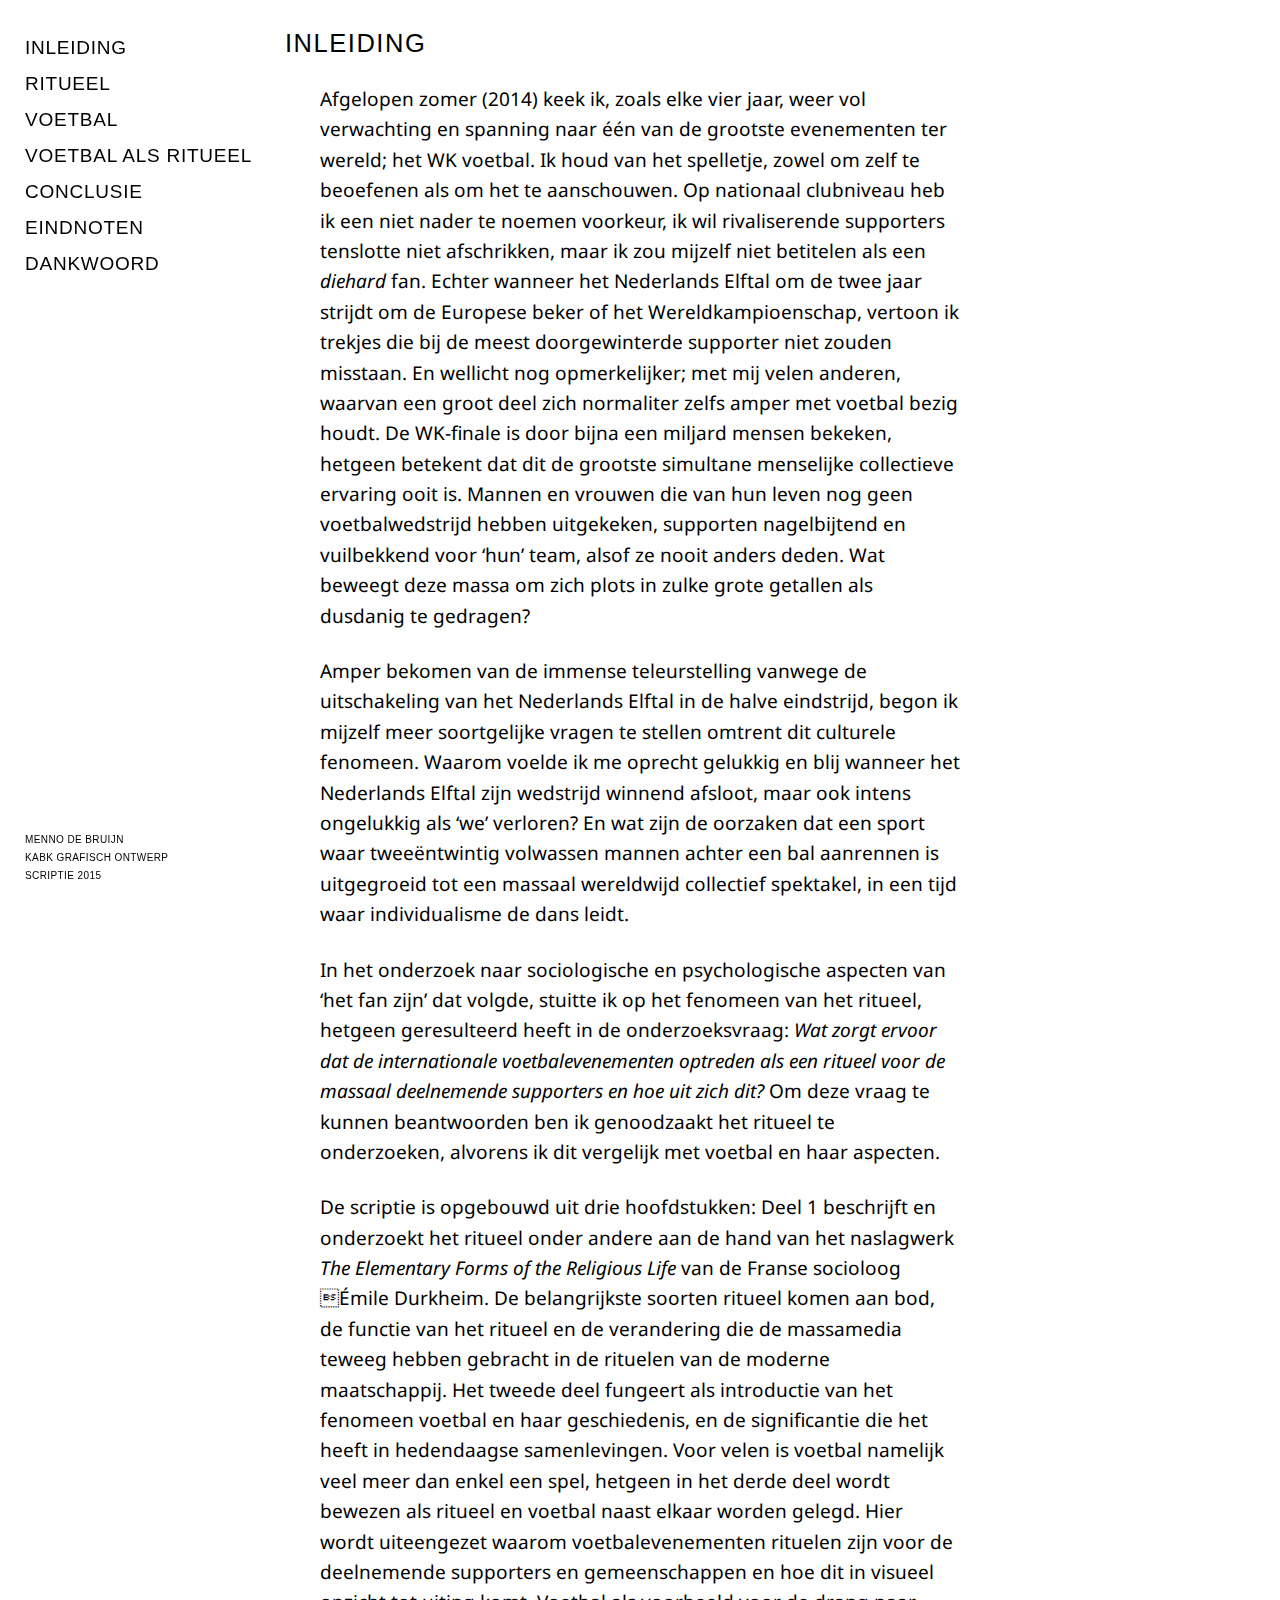
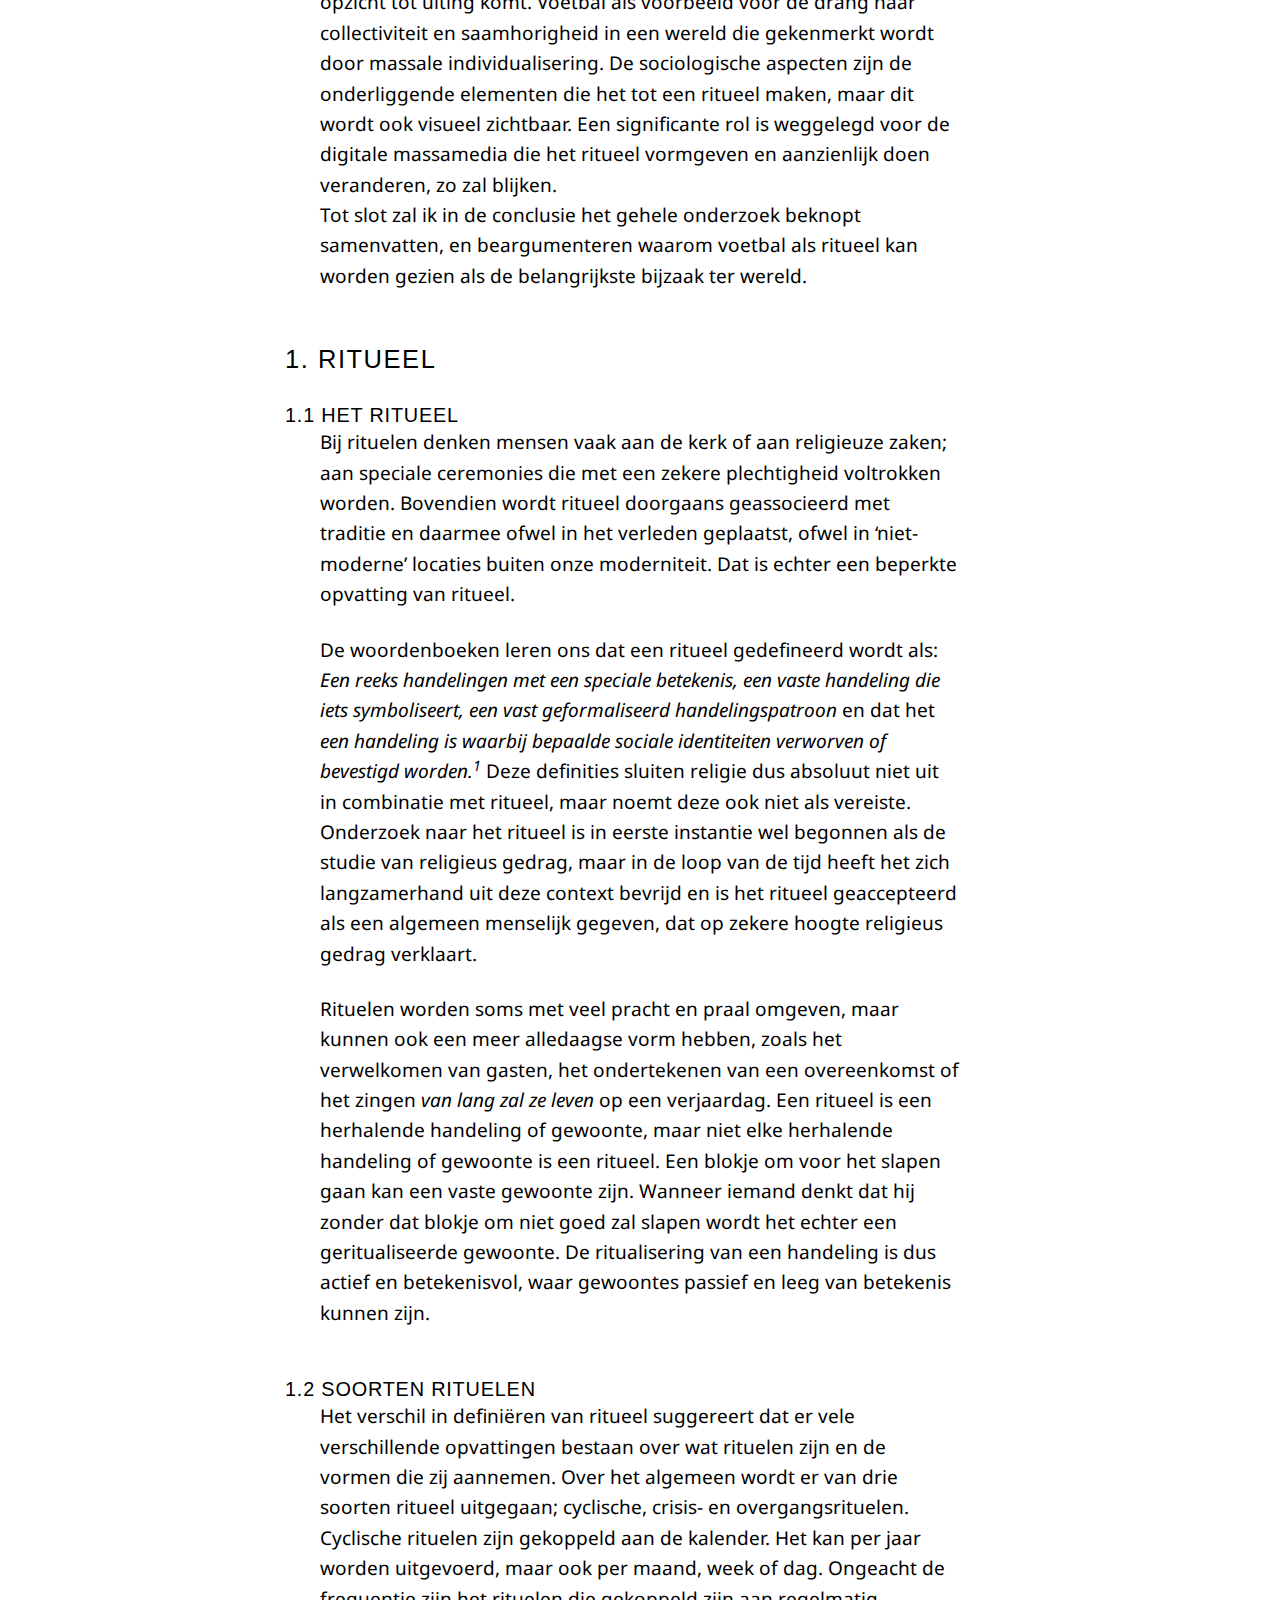
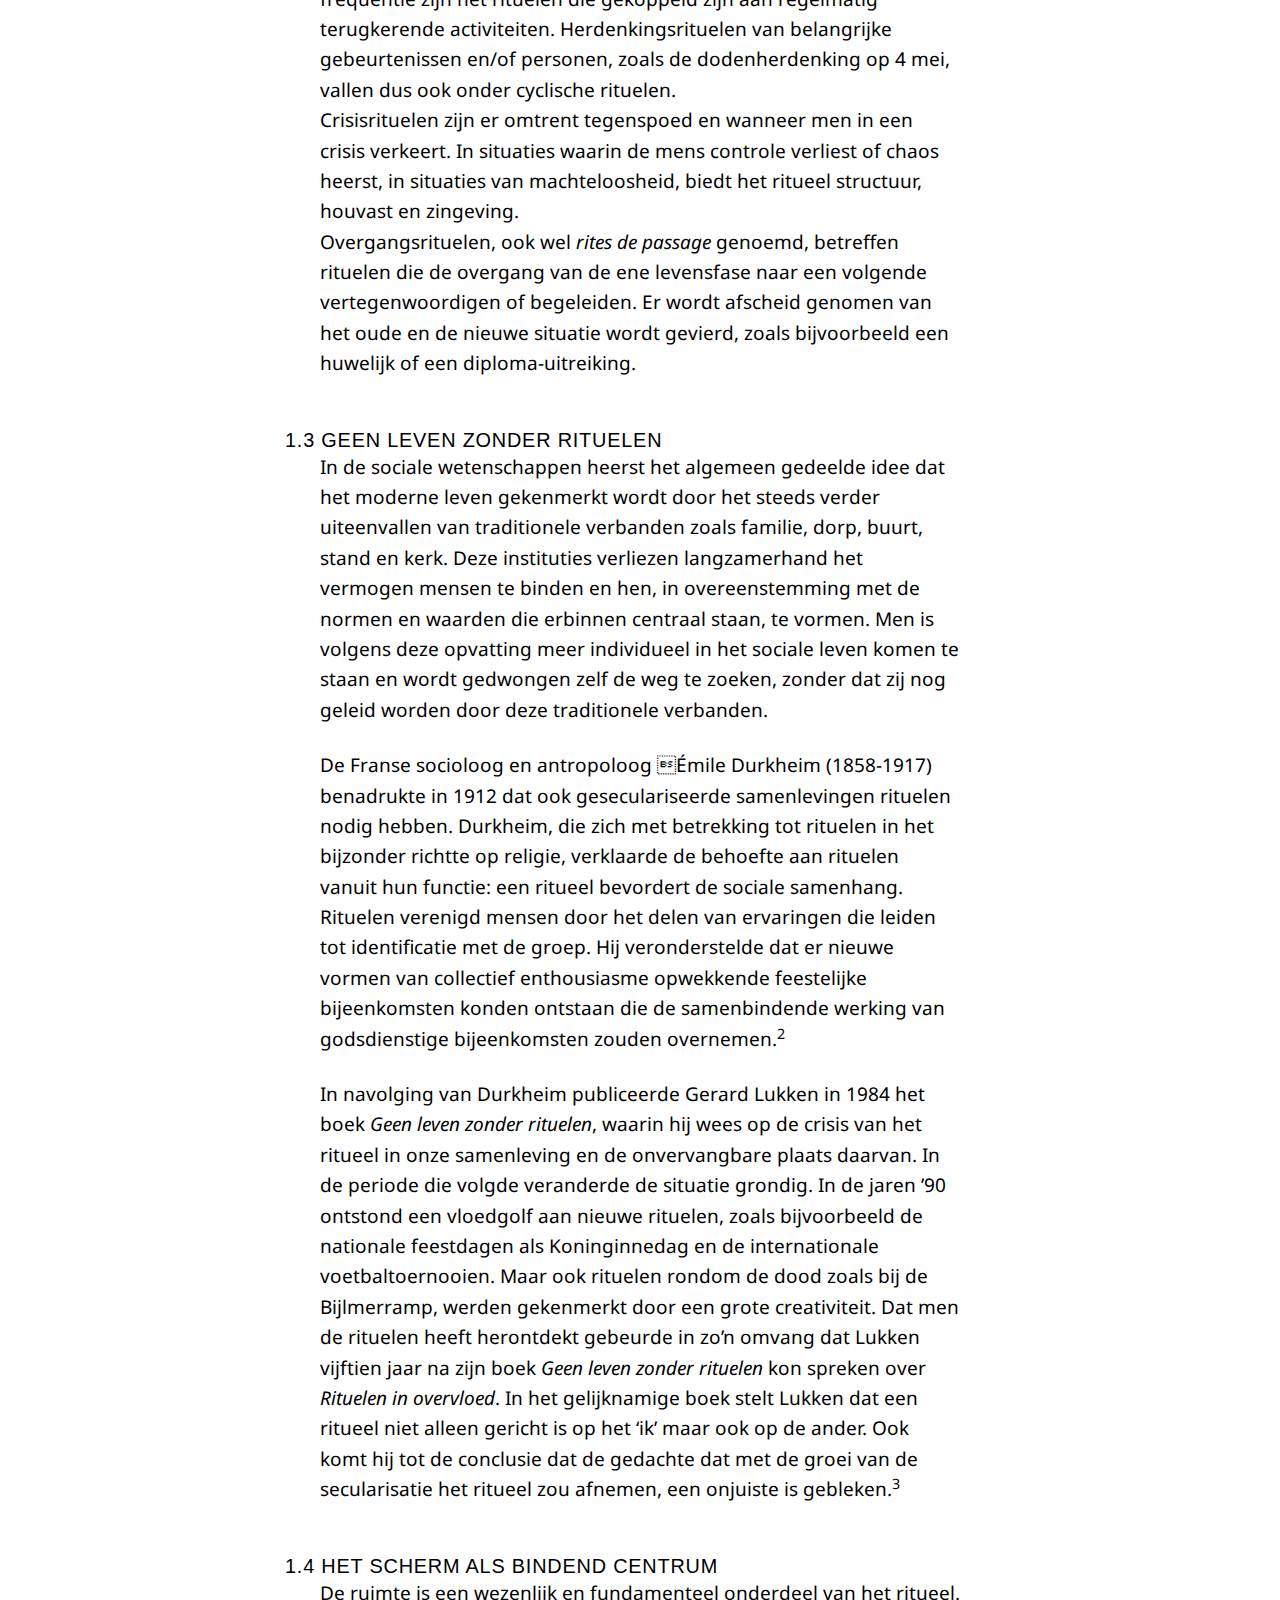
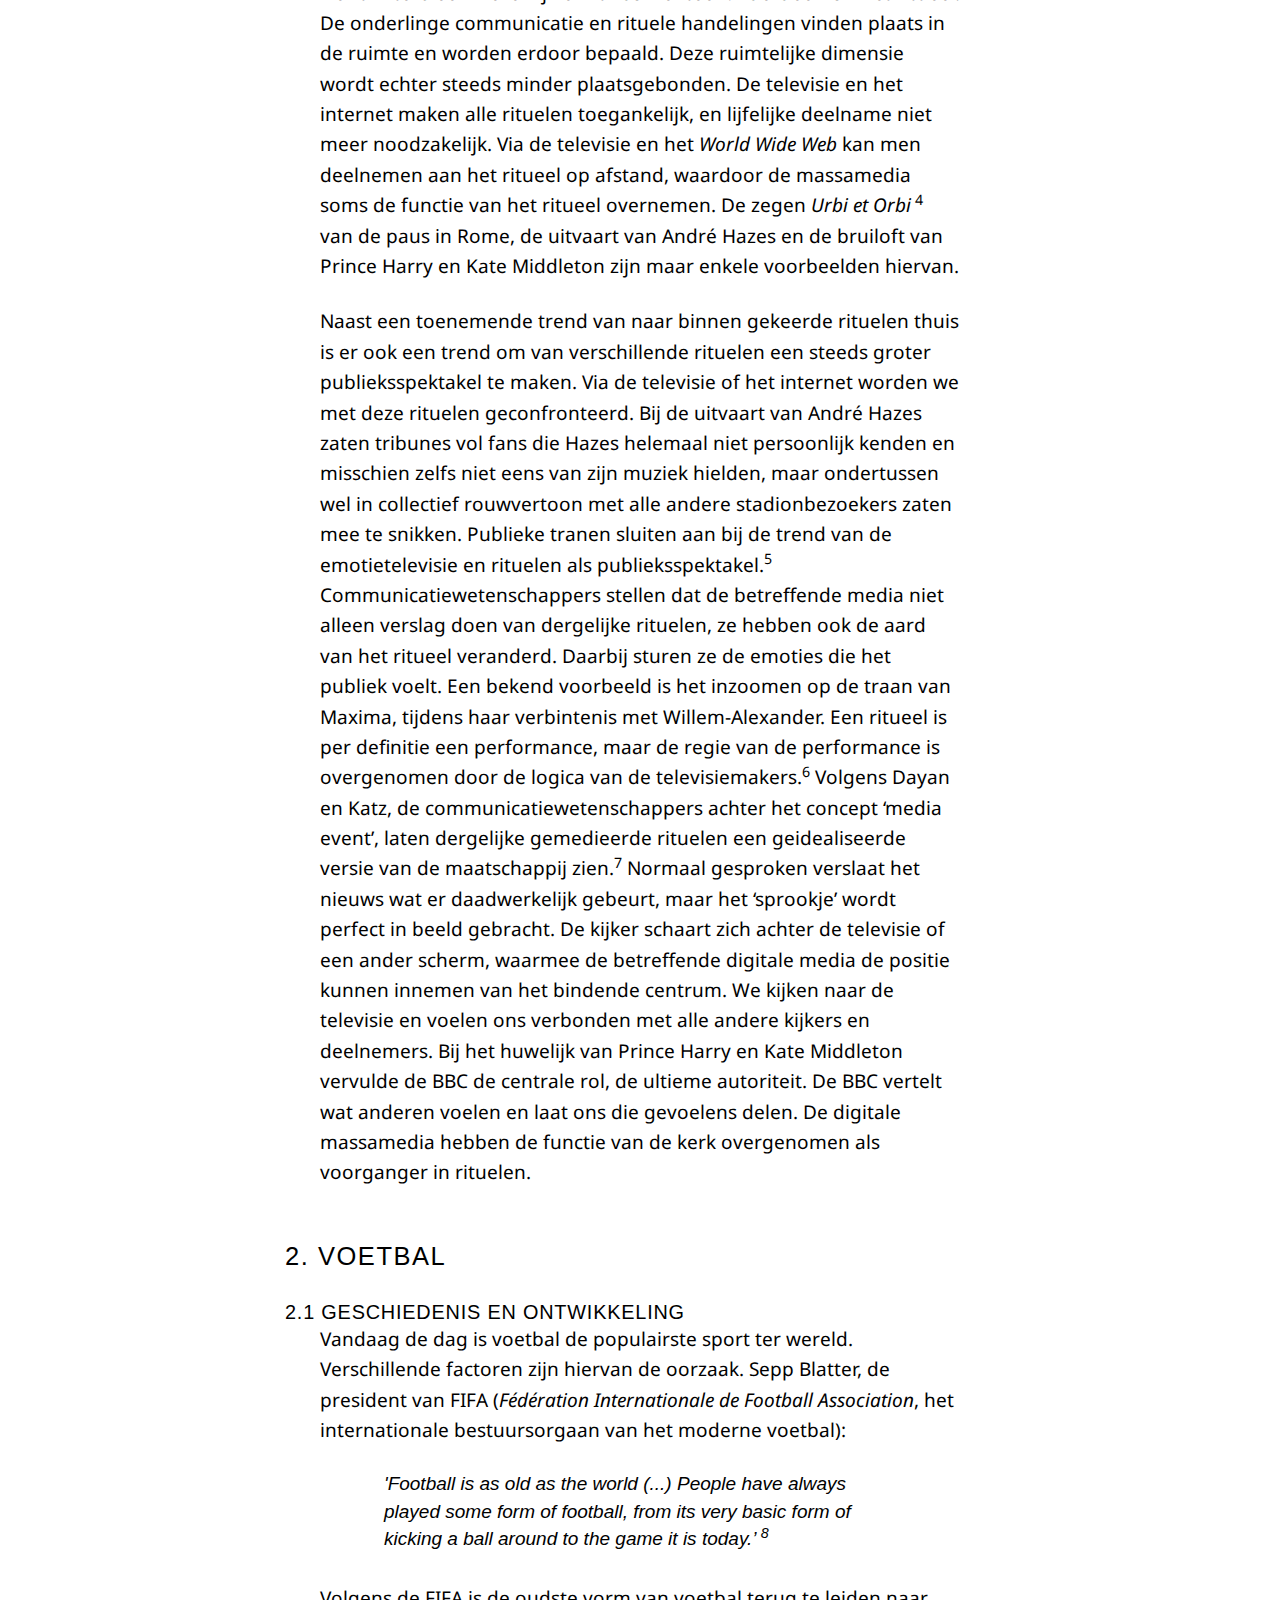
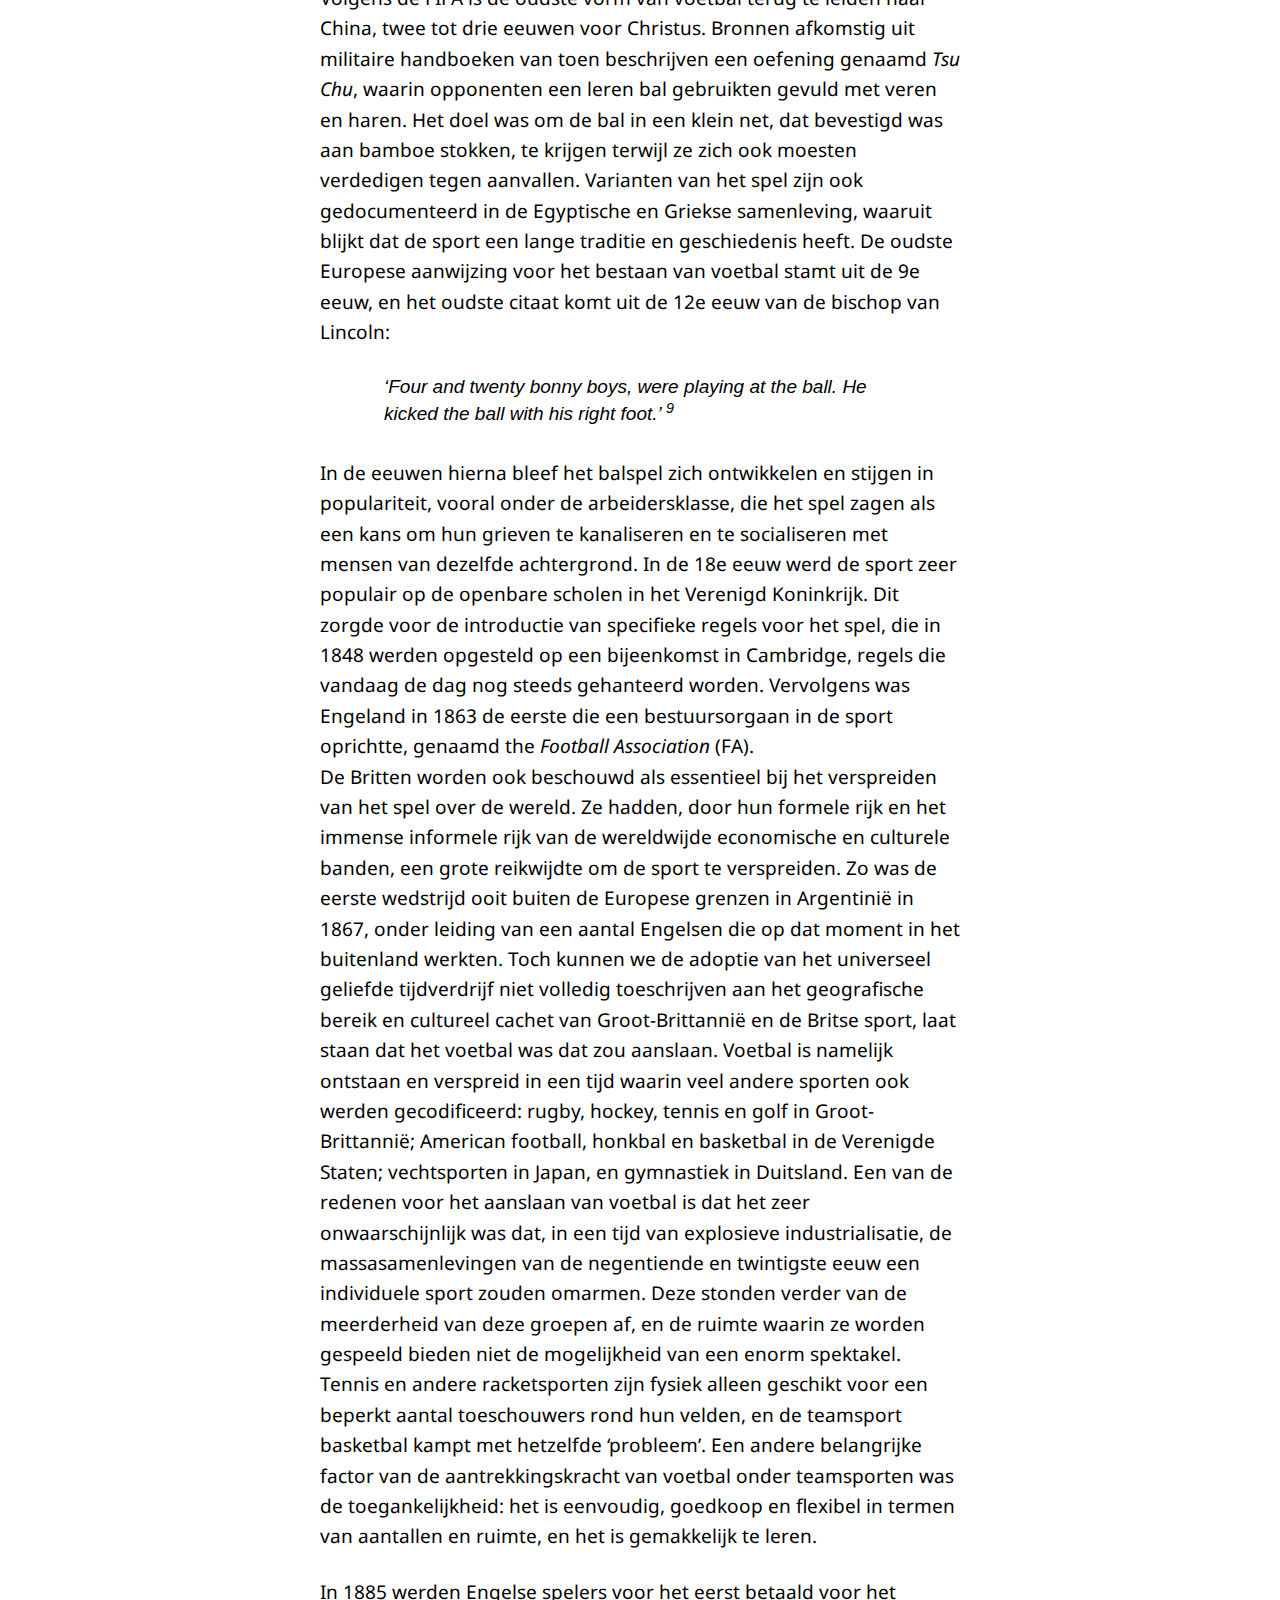
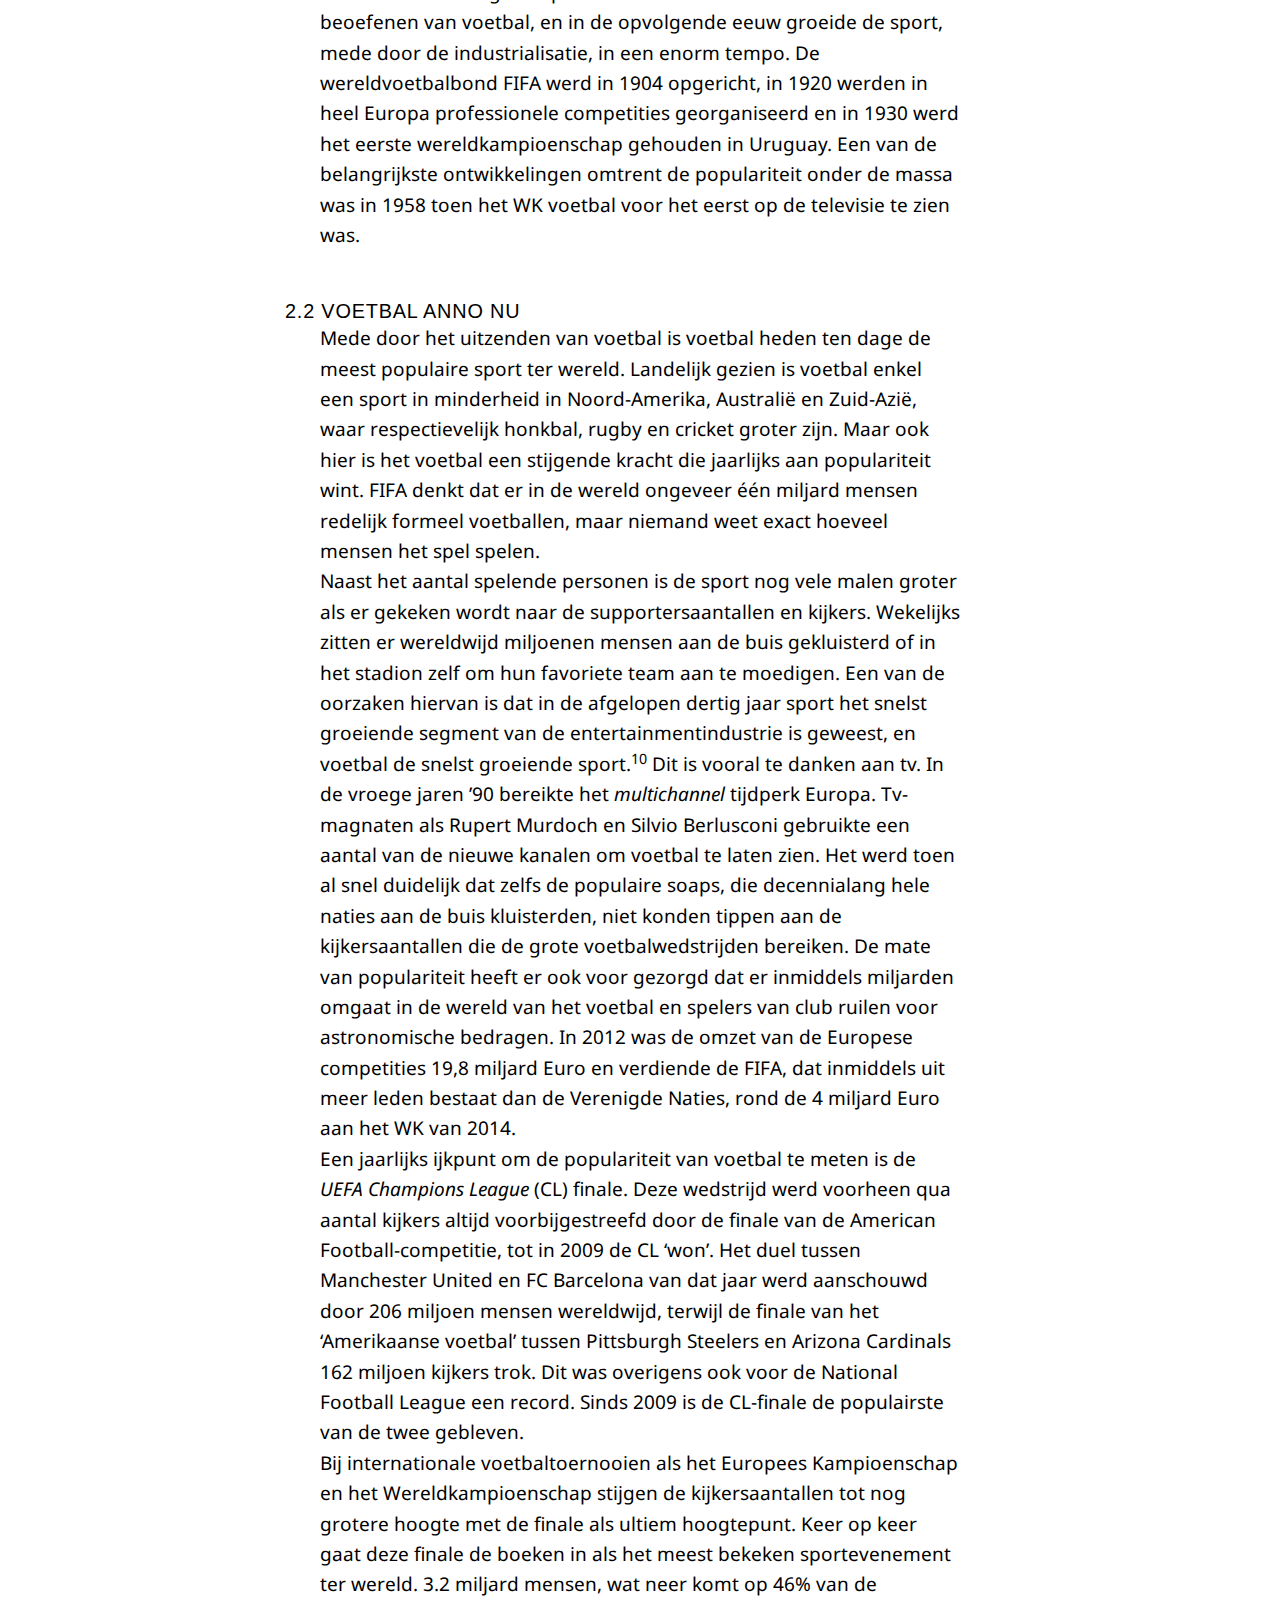
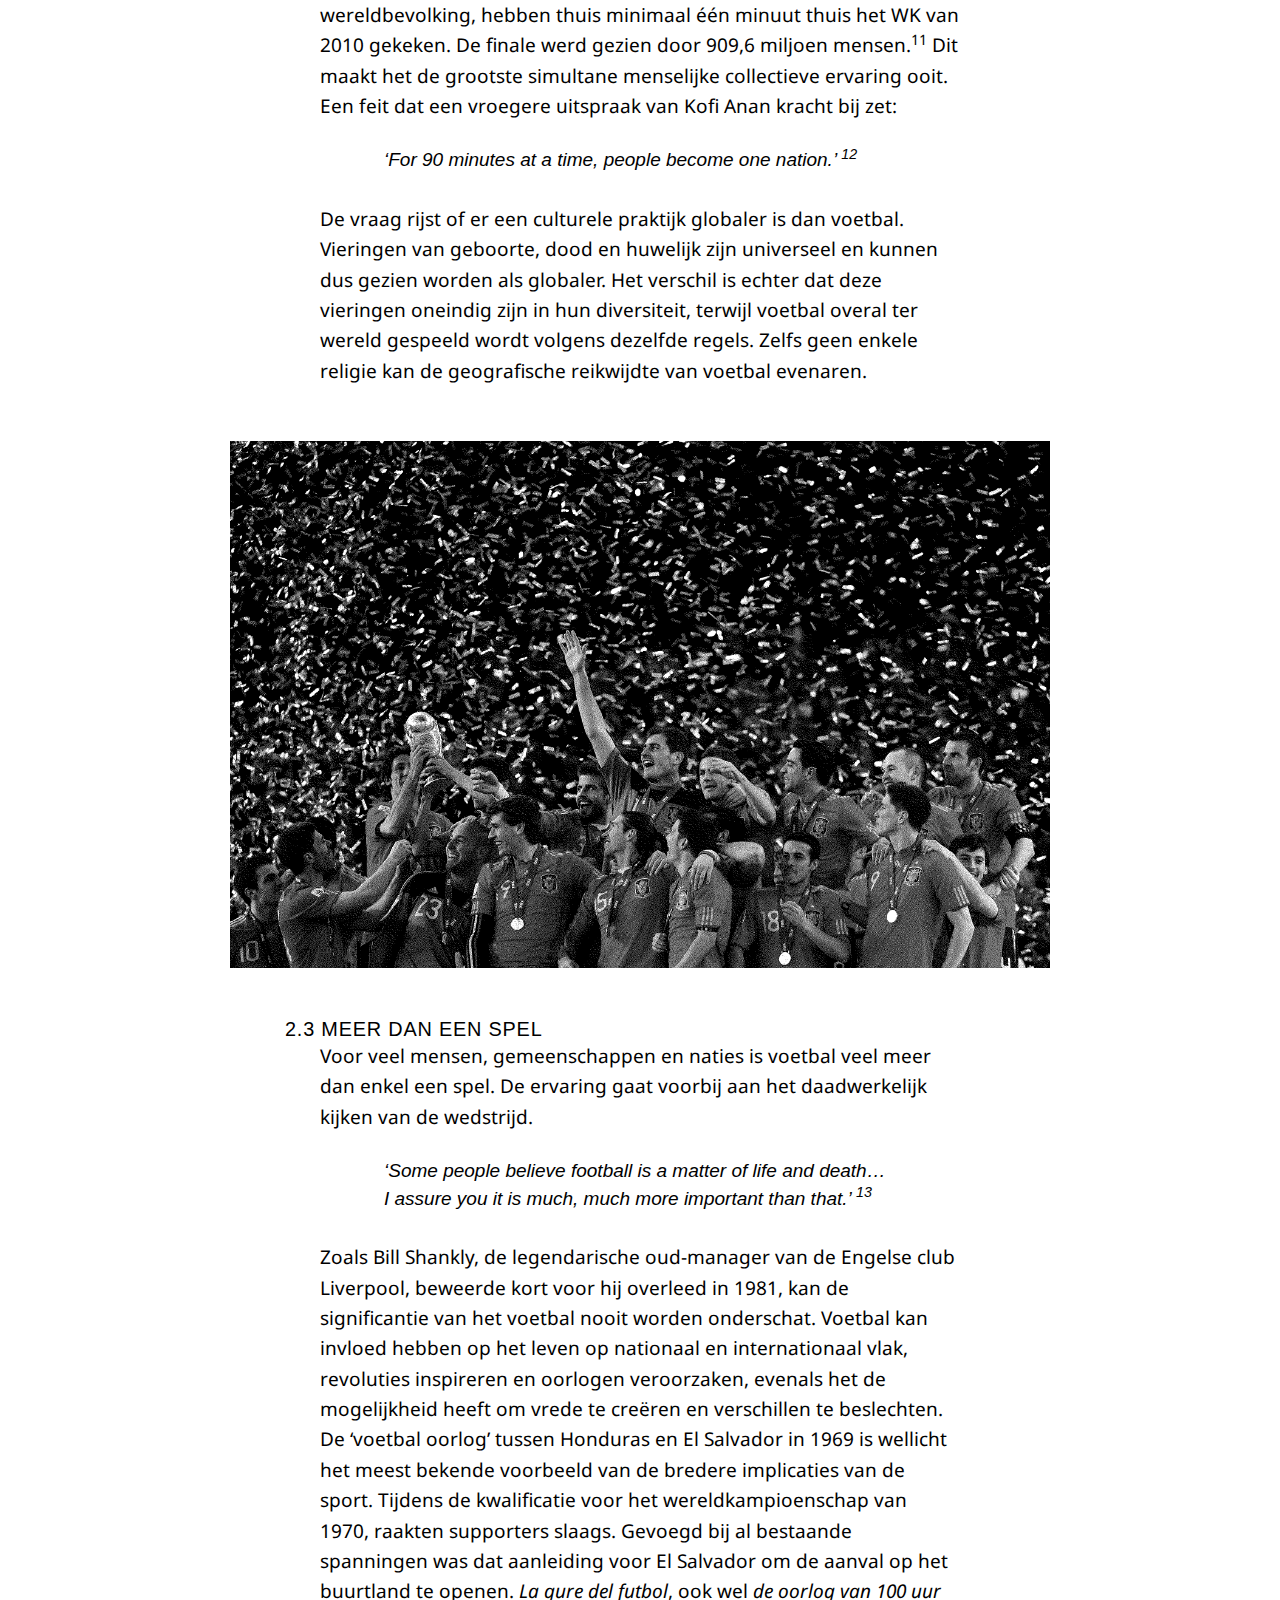
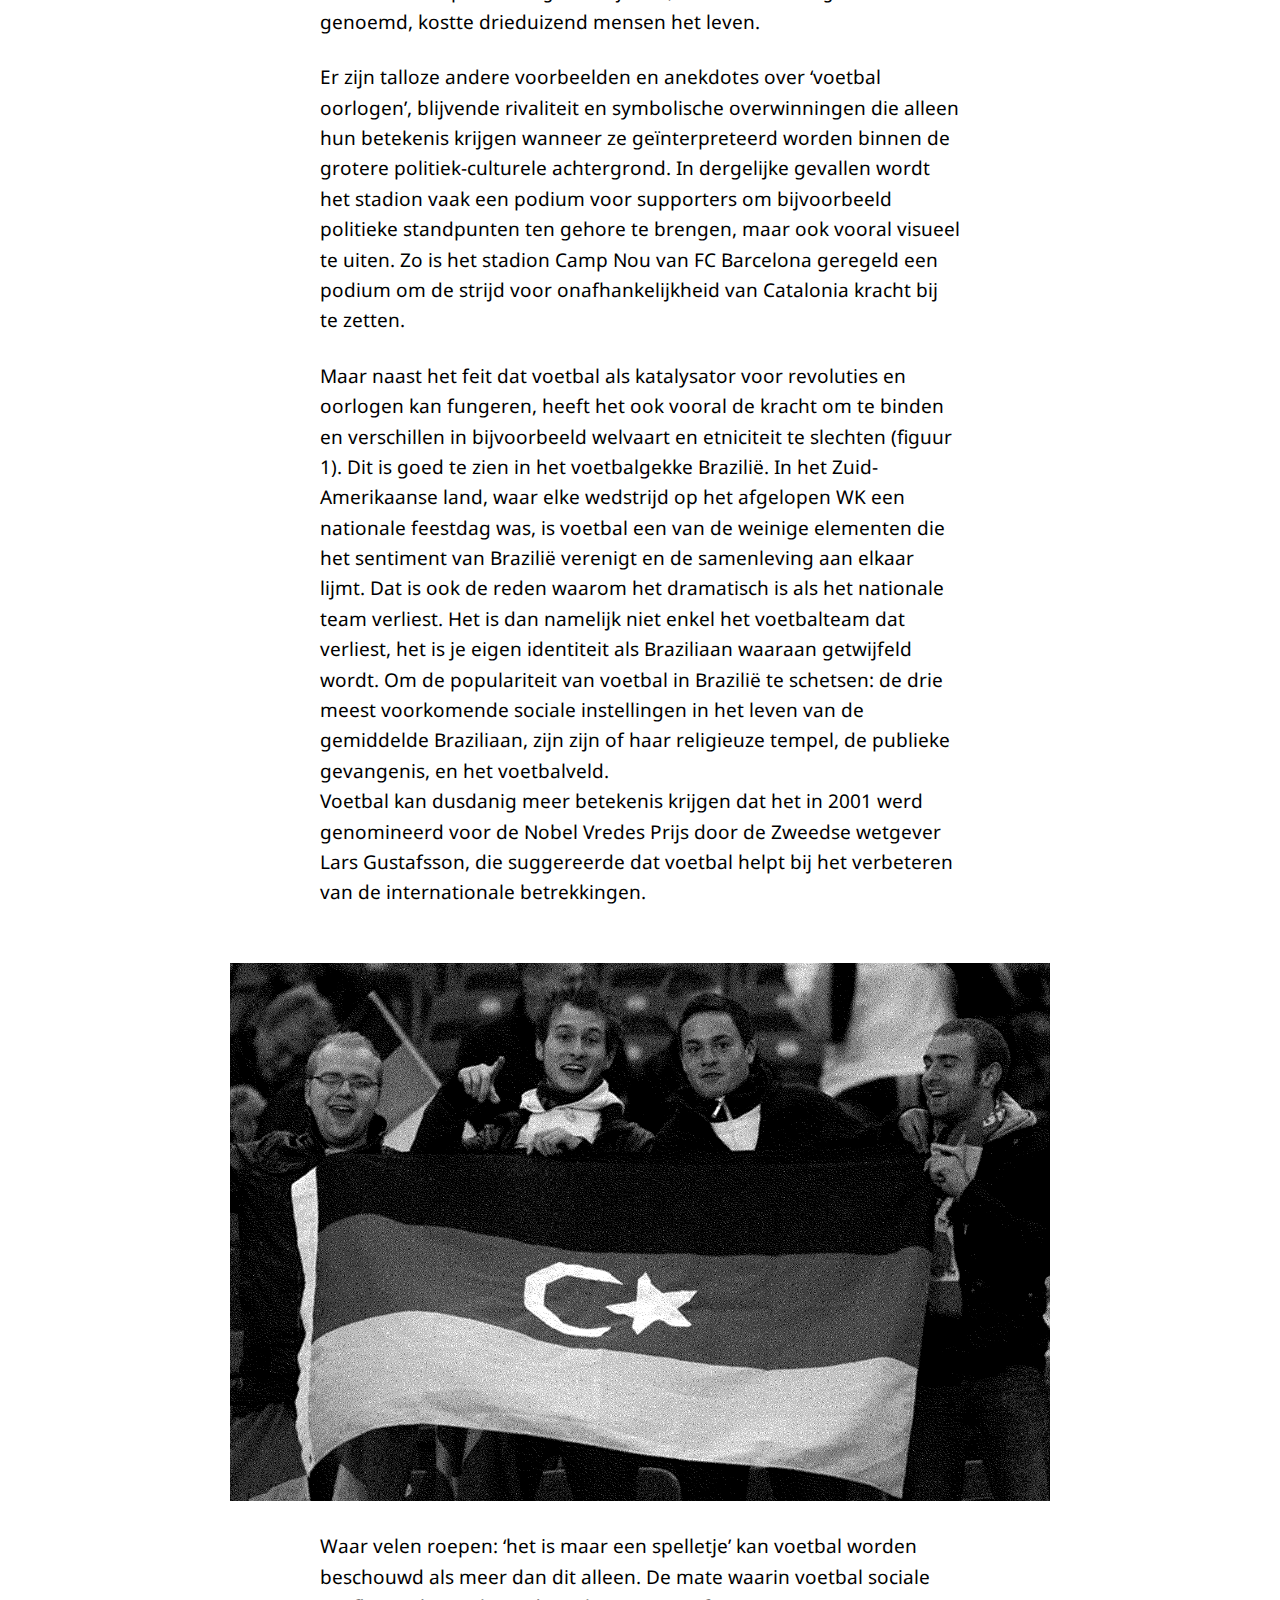
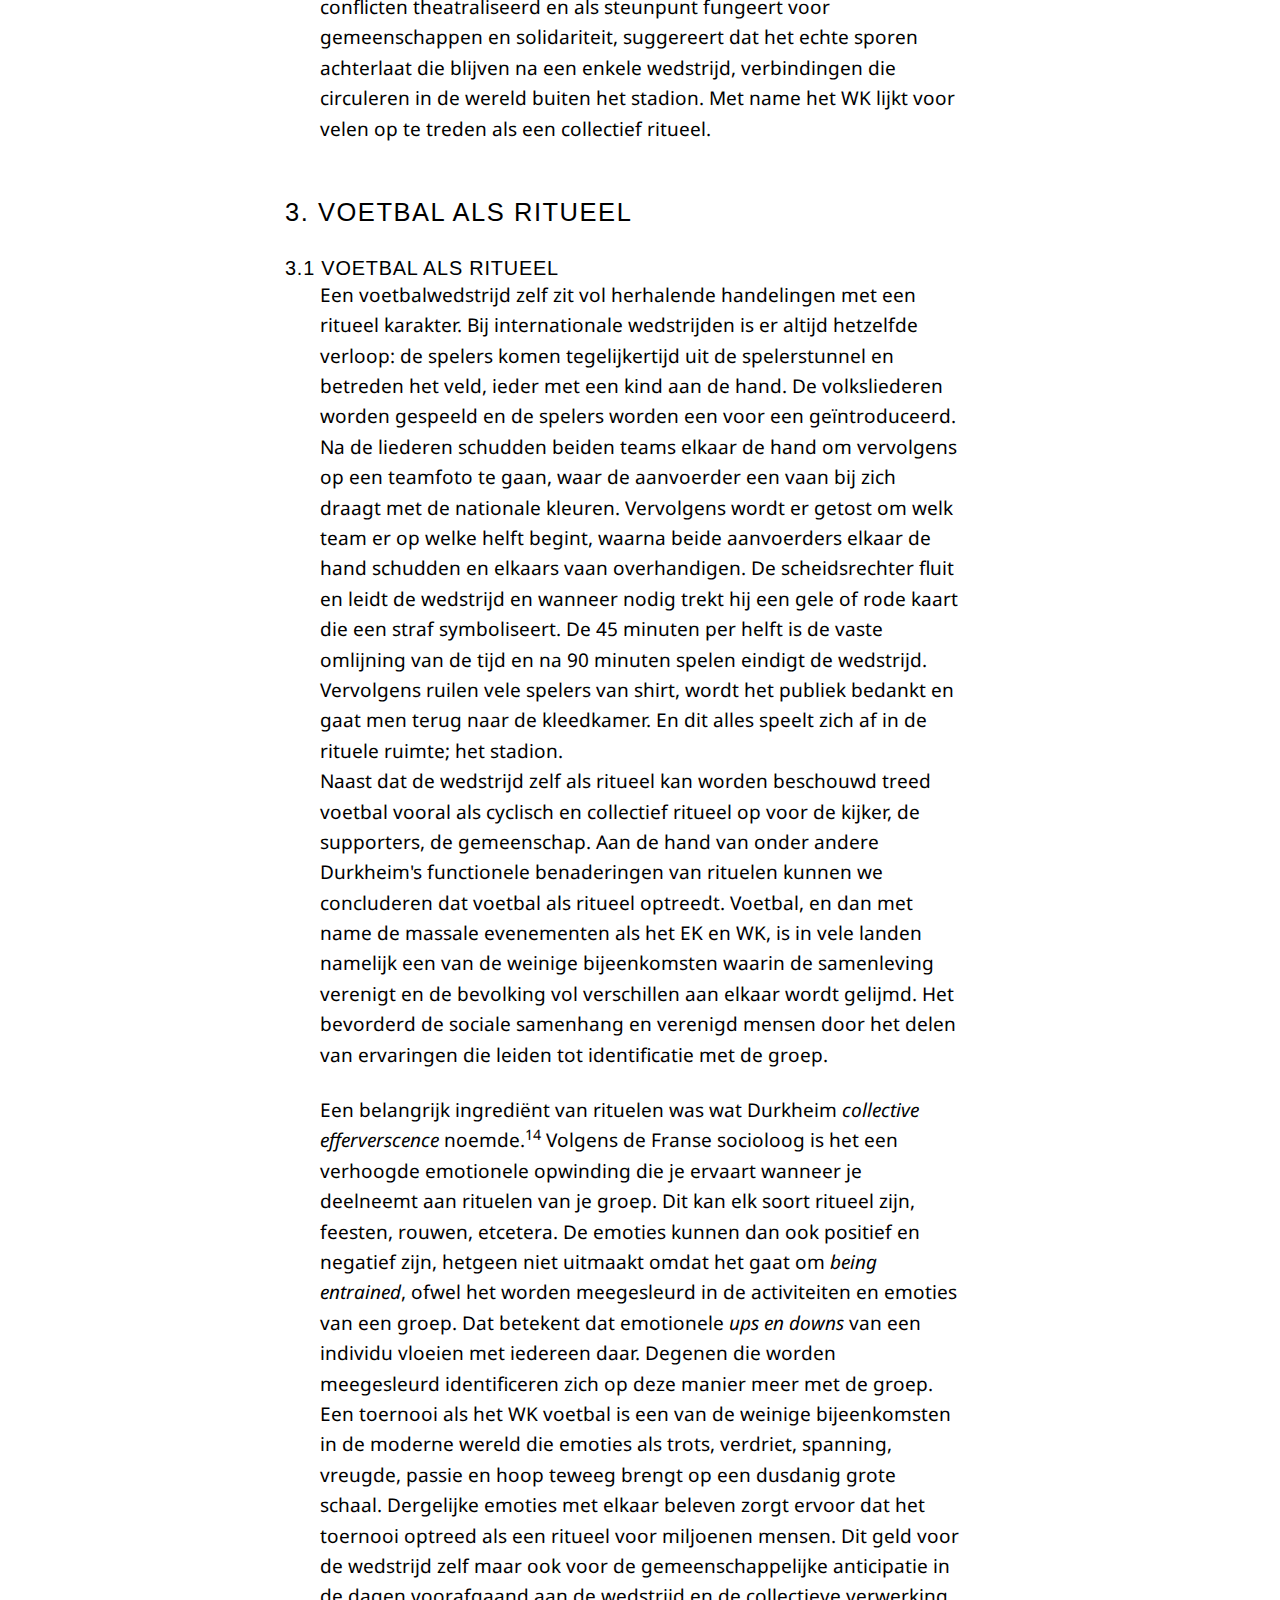
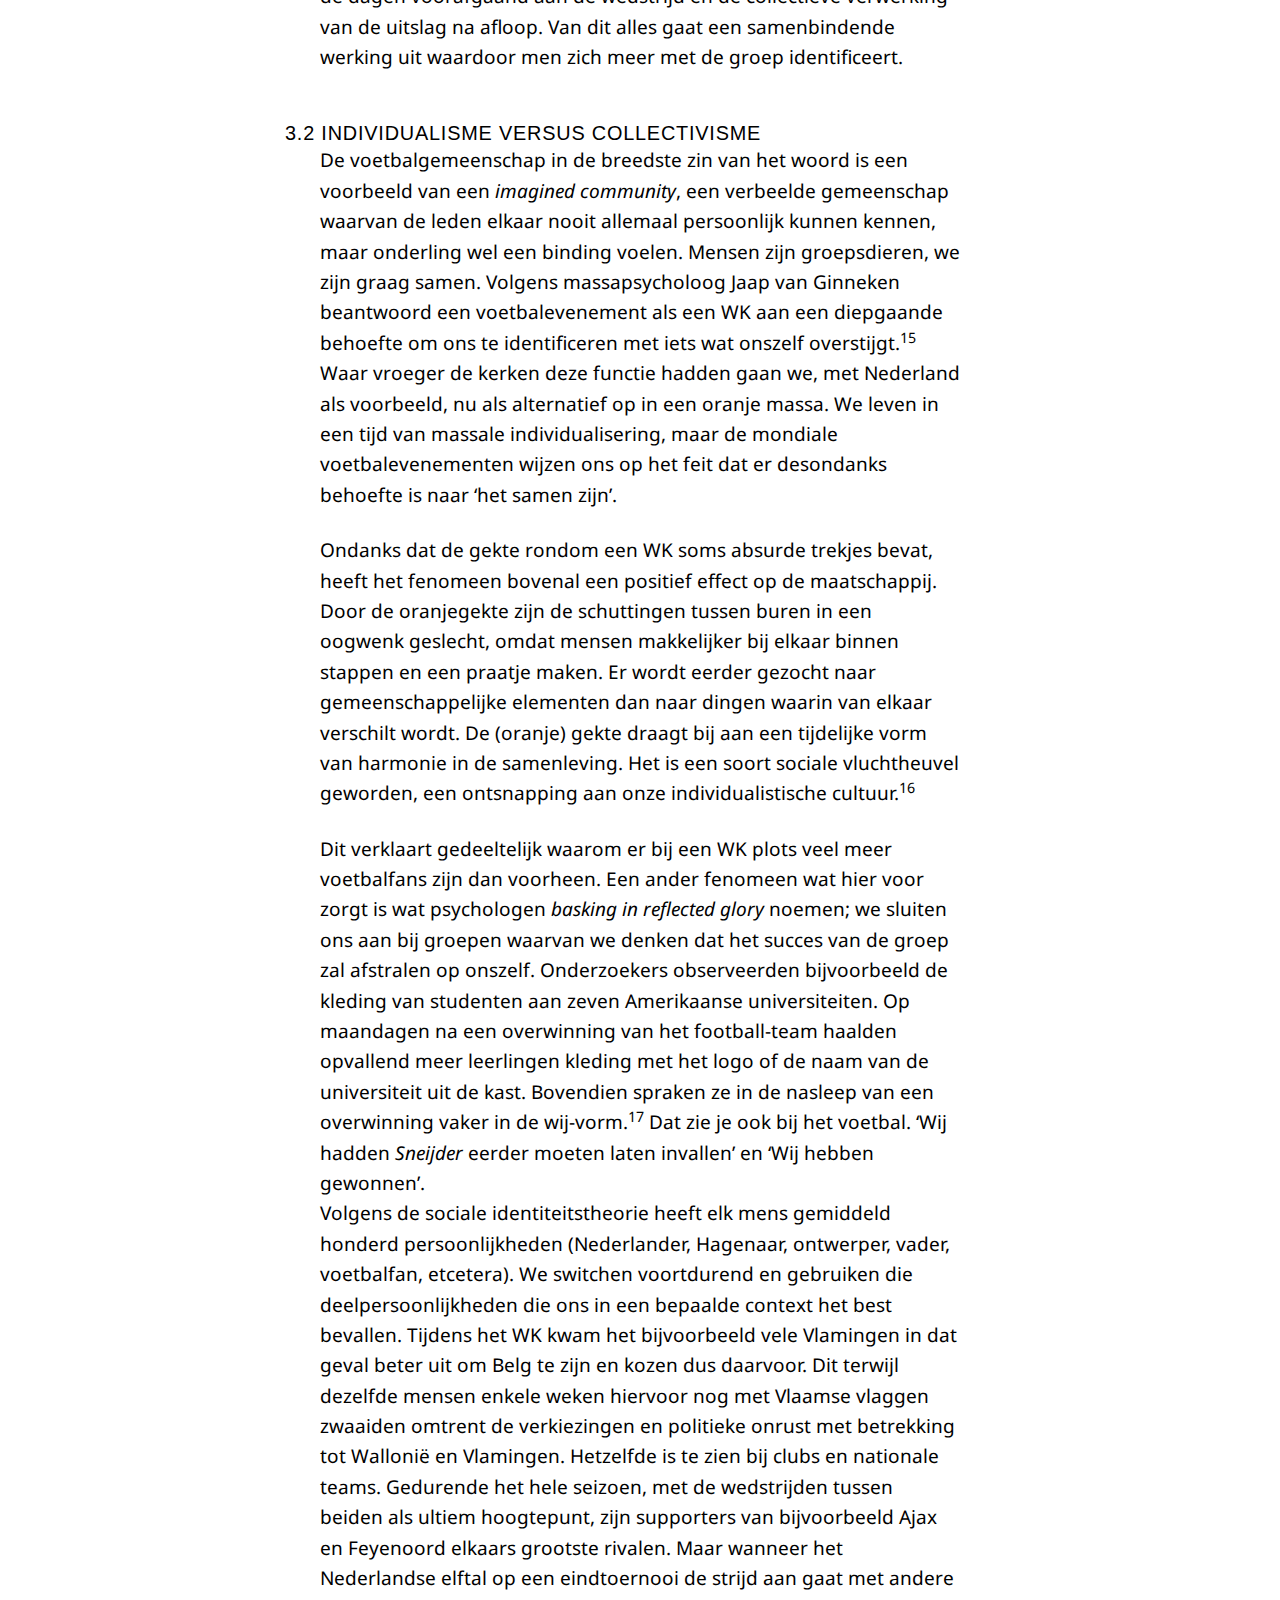
==== commit f9d62f15: "xxxxxx" ====
--- a/index.html
+++ b/index.html
@@ -58,12 +58,19 @@
                       The only difference is that through their name, they indicate their function,
                       so it helps in structuring the code -->
                  <!-- Note: the <head> tag is invisible metadata, the <header> tag is visible on the page!-->
-            <h1>De belangrijkste bijzaak ter wereld</h1> <!-- HTML allows for six levels of headings.
+              
+              <div id="headerimg">
+				  	<img src="images/header.png" alt="">
+				  </div>
+                               
+                 
+                 
+            <titel>De belangrijkste bijzaak ter wereld</titel> <!-- HTML allows for six levels of headings.
            	 													 The convention is to use h1 for the site name, h2 for the article namee 
                                                                  h3 for the section name, h4 for the subsection name etc.
                                                                  Search engines rely on these headers -->
 				
-				<ondertitel>Voetbal als ritueel</ondertitel>
+				<ondertitel>Voetbal als ritueel </ondertitel>
 				<br/><br/><br/><br/>
         </header>
         <nav>
@@ -93,7 +100,7 @@
 		</div>
 		<br/>
 		<br/>
-			
+				
             <p>Afgelopen zomer (2014) keek ik, zoals elke vier jaar, weer vol verwachting en spanning naar één van de grootste evenementen ter wereld; het WK voetbal. Ik houd van het spelletje, zowel om zelf te beoefenen als om het te aanschouwen. Op nationaal clubniveau heb ik een niet nader te noemen voorkeur, ik wil rivaliserende supporters tenslotte niet afschrikken, maar ik zou mijzelf niet betitelen als een <i>diehard</i> fan. Echter wanneer het Nederlands Elftal om de twee jaar strijdt om de Europese beker of het Wereldkampioenschap, vertoon ik trekjes die bij de meest doorgewinterde supporter niet zouden misstaan. En wellicht nog opmerkelijker; met mij velen anderen, waarvan een groot deel zich normaliter zelfs amper met voetbal bezig houdt. De WK-finale is door bijna een miljard mensen bekeken, hetgeen betekent dat dit de grootste simultane menselijke collectieve ervaring ooit is. Mannen en vrouwen die van hun leven nog geen voetbalwedstrijd hebben uitgekeken, supporten nagelbijtend en vuilbekkend voor ‘hun’ team, alsof ze nooit anders deden. Wat beweegt deze massa om zich plots in zulke grote getallen als dusdanig te gedragen? </p>
 
 <p>Amper bekomen van de immense teleurstelling vanwege de uitschakeling van het Nederlands Elftal in de halve eindstrijd, begon ik mijzelf meer soortgelijke vragen te stellen omtrent dit culturele fenomeen. Waarom voelde ik me oprecht gelukkig en blij wanneer het Nederlands Elftal zijn wedstrijd winnend afsloot, maar ook intens ongelukkig als ‘we’ verloren? En wat zijn de oorzaken dat een sport waar tweeëntwintig volwassen mannen achter een bal aanrennen is uitgegroeid tot een massaal wereldwijd collectief spektakel, in een tijd waar individualisme de dans leidt. </p>
--- a/css/style.css
+++ b/css/style.css
@@ -1,5 +1,4 @@
-body {
-    padding: 8px 16px 0px 8px;	
+body {	
 	background-color:white;
 	font-family: 'Noto Sans', sans-serif;
 }
@@ -23,14 +22,16 @@
 	text-transform: uppercase;
 	font-family: Helvetica, sans-serif;
 	letter-spacing: 0.04em;
-	top: 10px;
+	top: 15px;
+	z-index: 999;
+	
 	
 }
 
 footer{
 	font-family: Helvetica, sans-serif;
 	position: fixed;
-	bottom: 30px;
+	bottom: 15px;
 	text-align: left;
 	left: 10px;
 	width: 250px;
@@ -40,22 +41,57 @@
 	text-align: left;
 	text-transform: uppercase;;
 	letter-spacing: 0.04em;
-	padding-left: 20px;
-	
+	padding-left: 15px;
+	
+}
+
+titel{
+	font-family: Helvetica, sans-serif;
+	font-weight: bold;
+	display: inherit;
+	text-align: center;
+	color: white;
+	margin-top: -400px;
+	border: solid white 2px;
+	font-size: 60px;
+	width: 60%;
+	margin-bottom: 0px;
+	line-height: 68px;
+	text-transform: uppercase;;
+	letter-spacing: 0.04em;
+	transform: rotate(6deg);
+	margin-right:auto;
+    margin-left: auto;
 }
 
 ondertitel{
 	font-family: Helvetica, sans-serif;
+	font-weight: bold;
 	display: block;
-	text-align: right;
-	margin-top: 150px;
+	color: white;
+	text-align: center;
+	border: solid white 2px;
+	margin-top: 70px;
+	width: 70%;
 	font-size: 40px;
-	margin-bottom: -100px;
-	line-height: 38px;
+	margin-bottom: -10px;
+	line-height: 60px;
 	text-transform: uppercase;;
 	letter-spacing: 0.04em;
-	transform: rotate(-20deg);
-	
+	transform: rotate(-10deg);
+	margin-right:auto;
+    margin-left: auto;
+}
+
+img {
+    width:64%;
+    display: block;
+    height: auto;
+    margin-right:auto;
+    margin-left: auto;
+    margin-bottom: 30px;
+    margin-top: 20px;
+    position: inherit;
 }
 
 
@@ -64,11 +100,14 @@
 	font-family: 'Noto Sans', sans-serif;
 	font-size: 17px;
 	color: black;
+	z-index: 1;
 }
 
 li {
     list-style: none;
     margin-bottom: 8px;
+    color: white;
+
 }
 
 
@@ -85,10 +124,10 @@
 }
 
 h1{
-	margin-bottom: 60px;
-	margin-top: -35px;
+	margin-bottom: 200px;
+	margin-top: -100px;
 	letter-spacing: 0.05em;
-	font-weight: 400;
+	font-weight: bold;
 	padding-right: 70px;
 	font-size: 60px;
 
@@ -129,7 +168,8 @@
 
 
 ul, ol {
-    padding-left: 20px;
+    padding-left: 15px;
+    z-index: 999;
 }
 
 
@@ -171,12 +211,10 @@
 	color:black;
 	text-decoration: none;
 	cursor: url(http://payload194.cargocollective.com/1/6/220116/6186237/cursor.gif), auto;
-}
-
-
-.custom {
-   cursor: url('cursor.png'), auto;
-}
+	
+}
+
+
 
 a:hover{
 	color: black;	
@@ -200,19 +238,27 @@
 }
 
 /* This makes the images scale to the full width of the page */
-img {
-    width:80%;
-    display: block;
-    height: auto;
-    margin-right:auto;
-    margin-left: auto;
-    margin-bottom: 30px;
-    margin-top: -10px;
-}
+
+
+
+#headerimg {
+  position: relative;   
+  width: 100%; 
+  margin-top: -100px;
+}
+
+#headerimg img { 
+  margin: auto; 
+  min-width: 100%;
+}
+
+
+
 
 img.noscale {
     width: inherit;
 }
+
 #footnote_gedicht {
 	display: inline;
 	z-index: 1000;
@@ -260,6 +306,57 @@
 	bottom: 20px;
 	left: 0px;
 }
+
+img {
+    width:70%;
+    display: block;
+    height: auto;
+    margin-right:auto;
+    margin-left: auto;
+    margin-bottom: 30px;
+    margin-top: 20px;
+    margin-right: 80px;
+}
+
+titel{
+	font-family: Helvetica, sans-serif;
+	font-weight: bold;
+	display: inherit;
+	text-align: center;
+	color: white;
+	margin-top: -230px;
+	border: solid white 2px;
+	font-size: 40px;
+	width: 60%;
+	margin-bottom: 0px;
+	line-height: 48px;
+	text-transform: uppercase;;
+	letter-spacing: 0.04em;
+	transform: rotate(6deg);
+	margin-right:auto;
+    margin-left: auto;
+}
+
+ondertitel{
+	font-family: Helvetica, sans-serif;
+	font-weight: bold;
+	display: block;
+	color: white;
+	text-align: center;
+	border: solid white 2px;
+	margin-top: 50px;
+	width: 70%;
+	font-size: 25px;
+	margin-bottom: -10px;
+	line-height: 35px;
+	text-transform: uppercase;;
+	letter-spacing: 0.04em;
+	transform: rotate(-6deg);
+	margin-right:auto;
+    margin-left: auto;
+}
+
+
 
 
 article {
@@ -393,10 +490,58 @@
 display: none;
 }
 
+img {
+    width:100%;
+    display: block;
+    height: auto;
+    margin-right:auto;
+    margin-left: auto;
+    margin-bottom: 30px;
+    margin-top: 0px;
+}
+
+titel{
+	font-family: Helvetica, sans-serif;
+	display: inherit;
+	text-align: center;
+	color: white;
+	font-weight: 200;
+	margin-top: -90px;
+	border: solid white 1px;
+	font-size: 18px;
+	width: 90%;
+	margin-bottom: 0px;
+	line-height: 22px;
+	text-transform: uppercase;;
+	letter-spacing: 0.04em;
+	transform: rotate(2deg);
+	margin-right:auto;
+    margin-left: auto;
+}
+
+ondertitel{
+	font-family: Helvetica, sans-serif;
+	font-weight: 200;
+	display: block;
+	color: white;
+	text-align: center;
+	border: solid white 1px;
+	margin-top: 10px;
+	width: 60%;
+	font-size: 15px;
+	margin-bottom: -10px;
+	line-height: 17px;
+	text-transform: uppercase;;
+	letter-spacing: 0.04em;
+	transform: rotate(-3deg);
+	margin-right:auto;
+    margin-left: auto;
+}
+
 
 article {
 	margin-top: 25px;
-	font-family: 'Noto Sans', sans-serif;
+	font-family: Helvetica, sans-serif;
 	font-size: 15px;
 }
 
@@ -408,7 +553,7 @@
 
 h1, h2, h3, h4,h5, h6 {
     margin: 20px 55px;
-	font-family: 'Noto Sans', sans-serif;
+	font-family: Helvetica, sans-serif;
 	color: black;
 }
 
@@ -426,6 +571,8 @@
 	font-size: 20px;
 	color: black;
 	width: 80%;
+	margin-bottom: -20px;
+	margin-top: 10px;
 	
 }
 
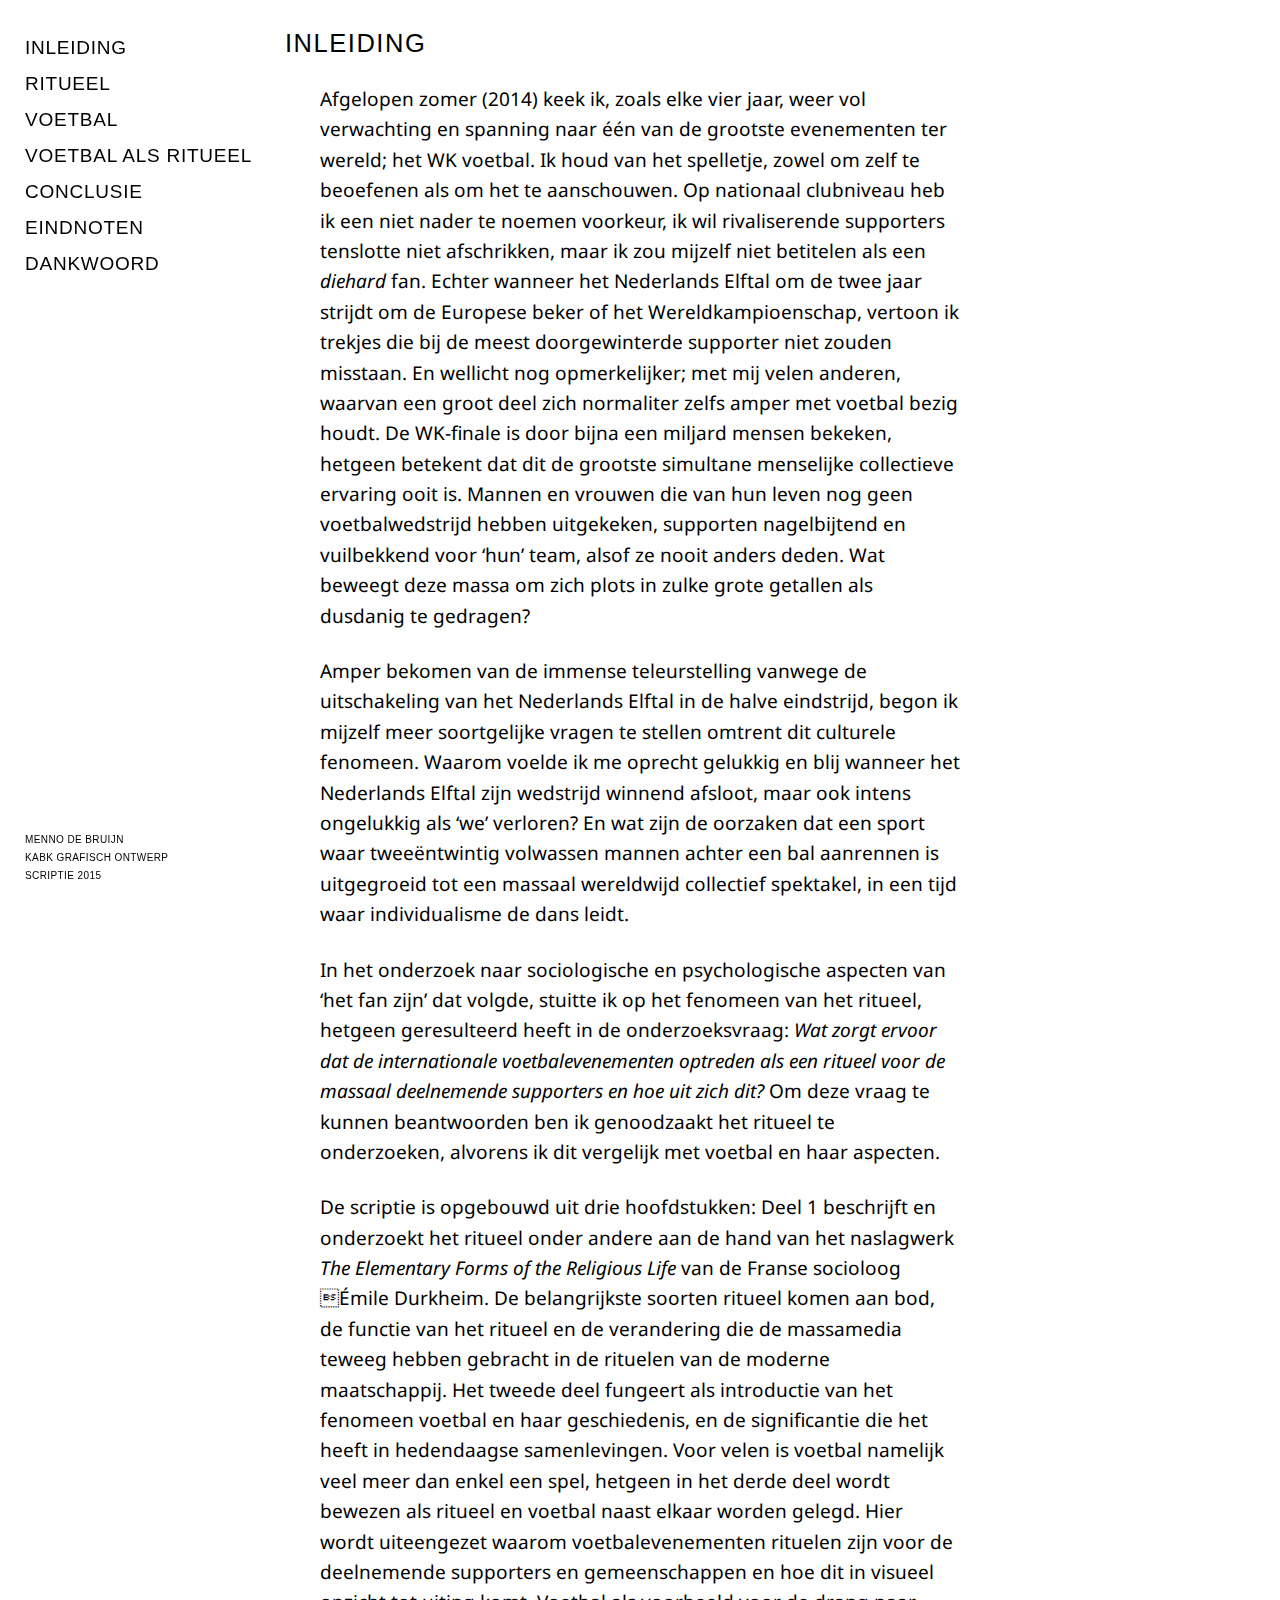
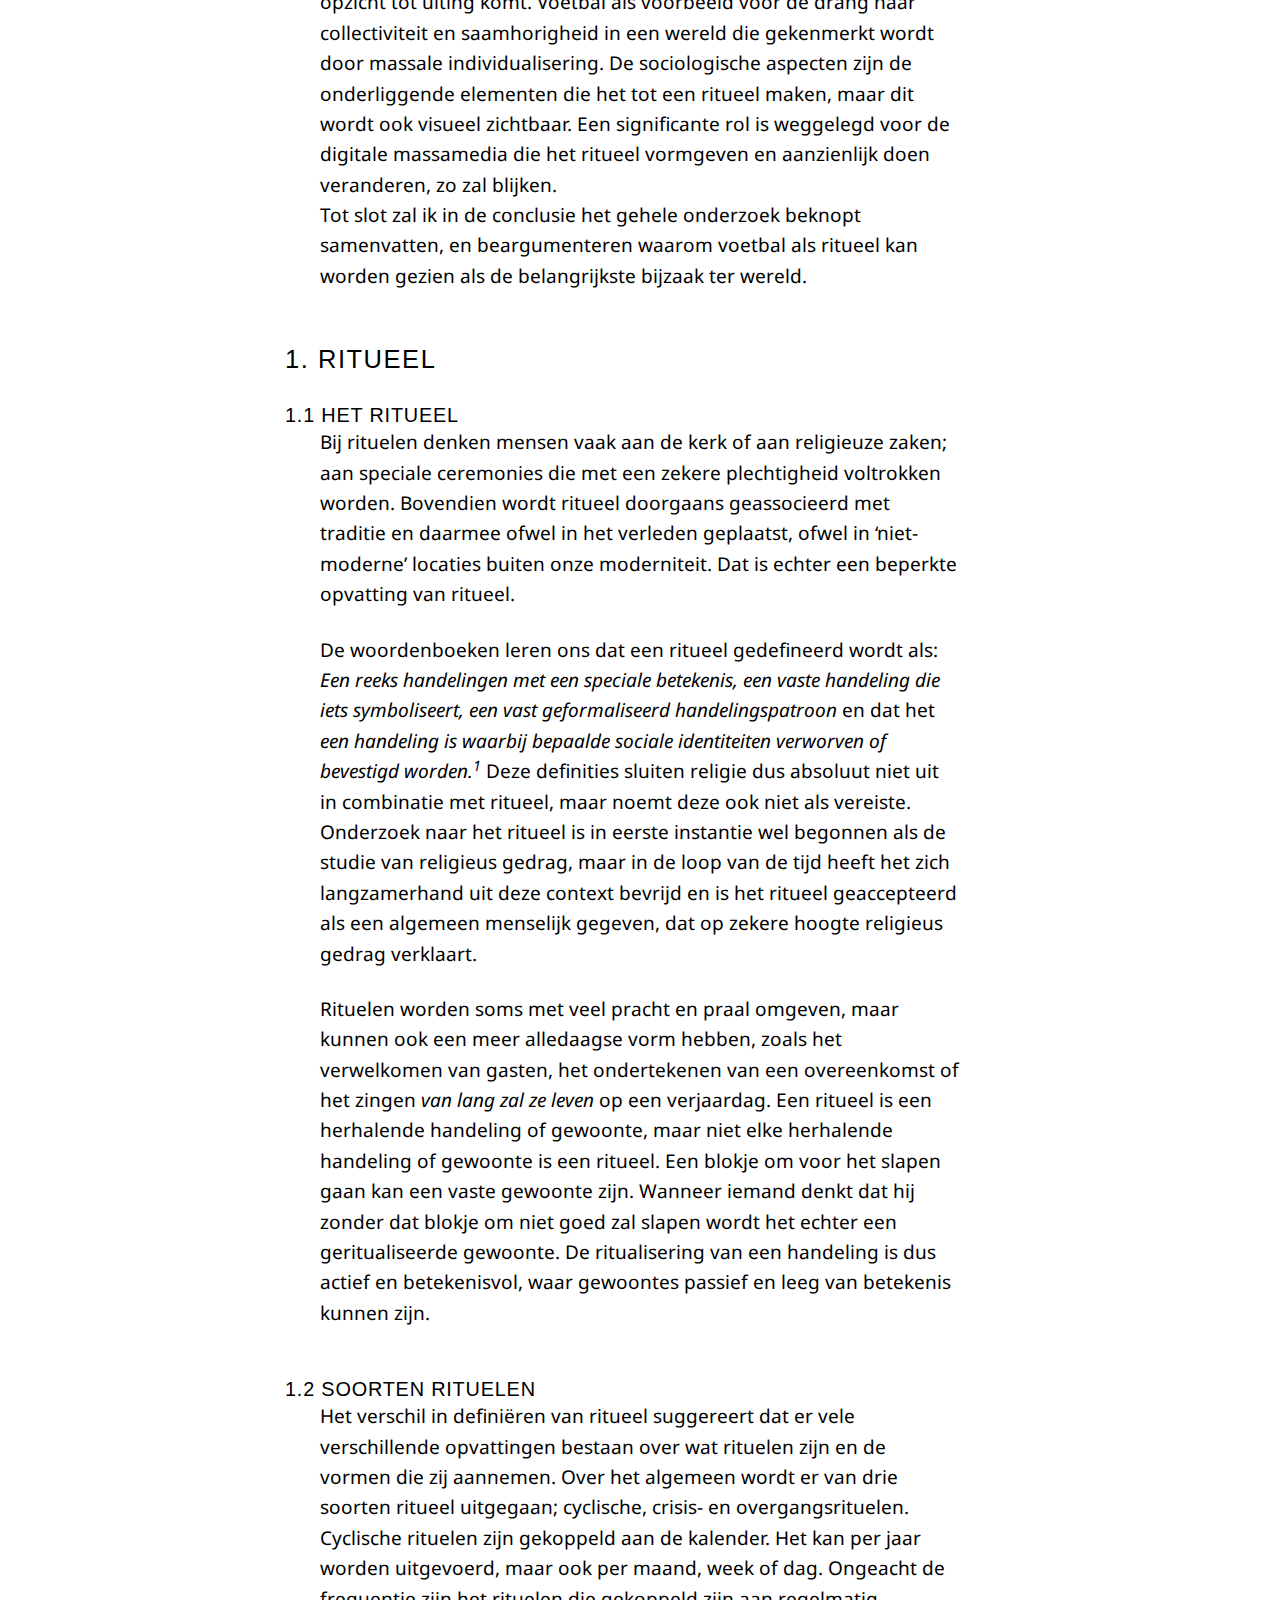
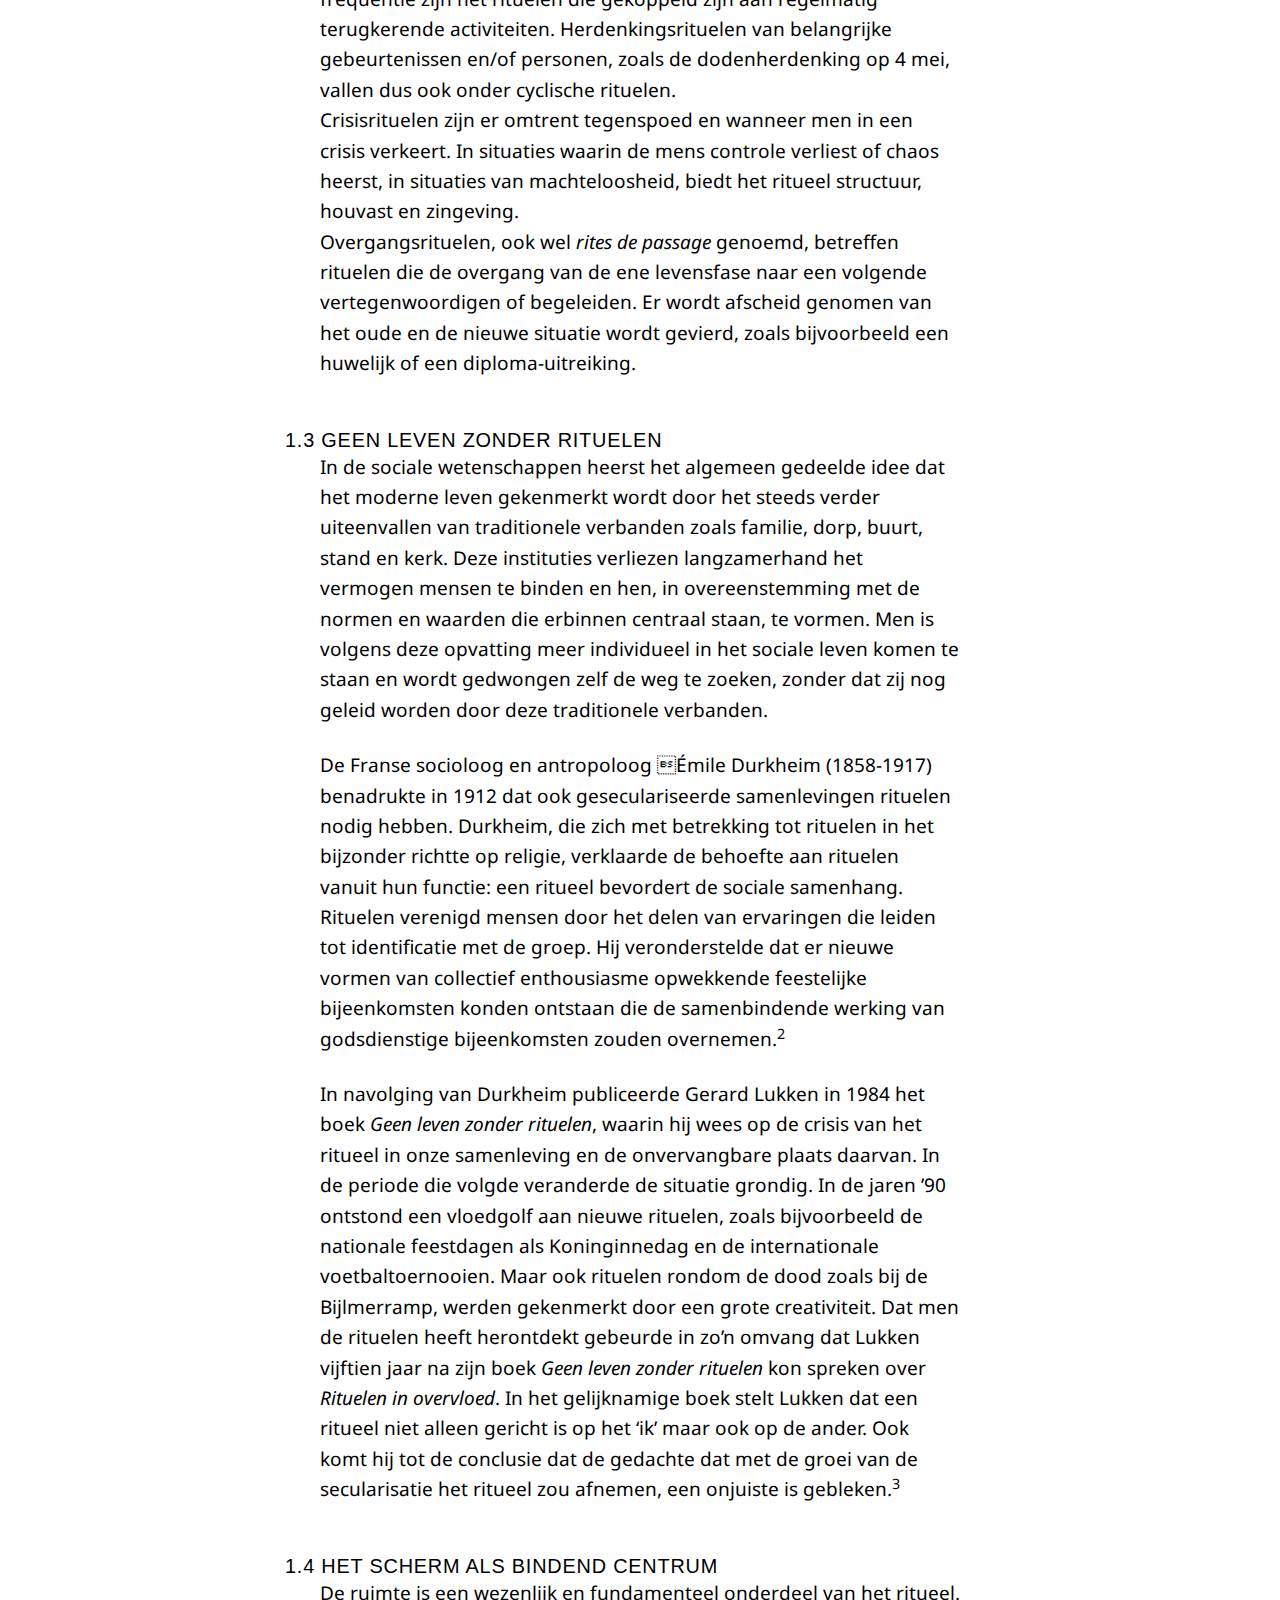
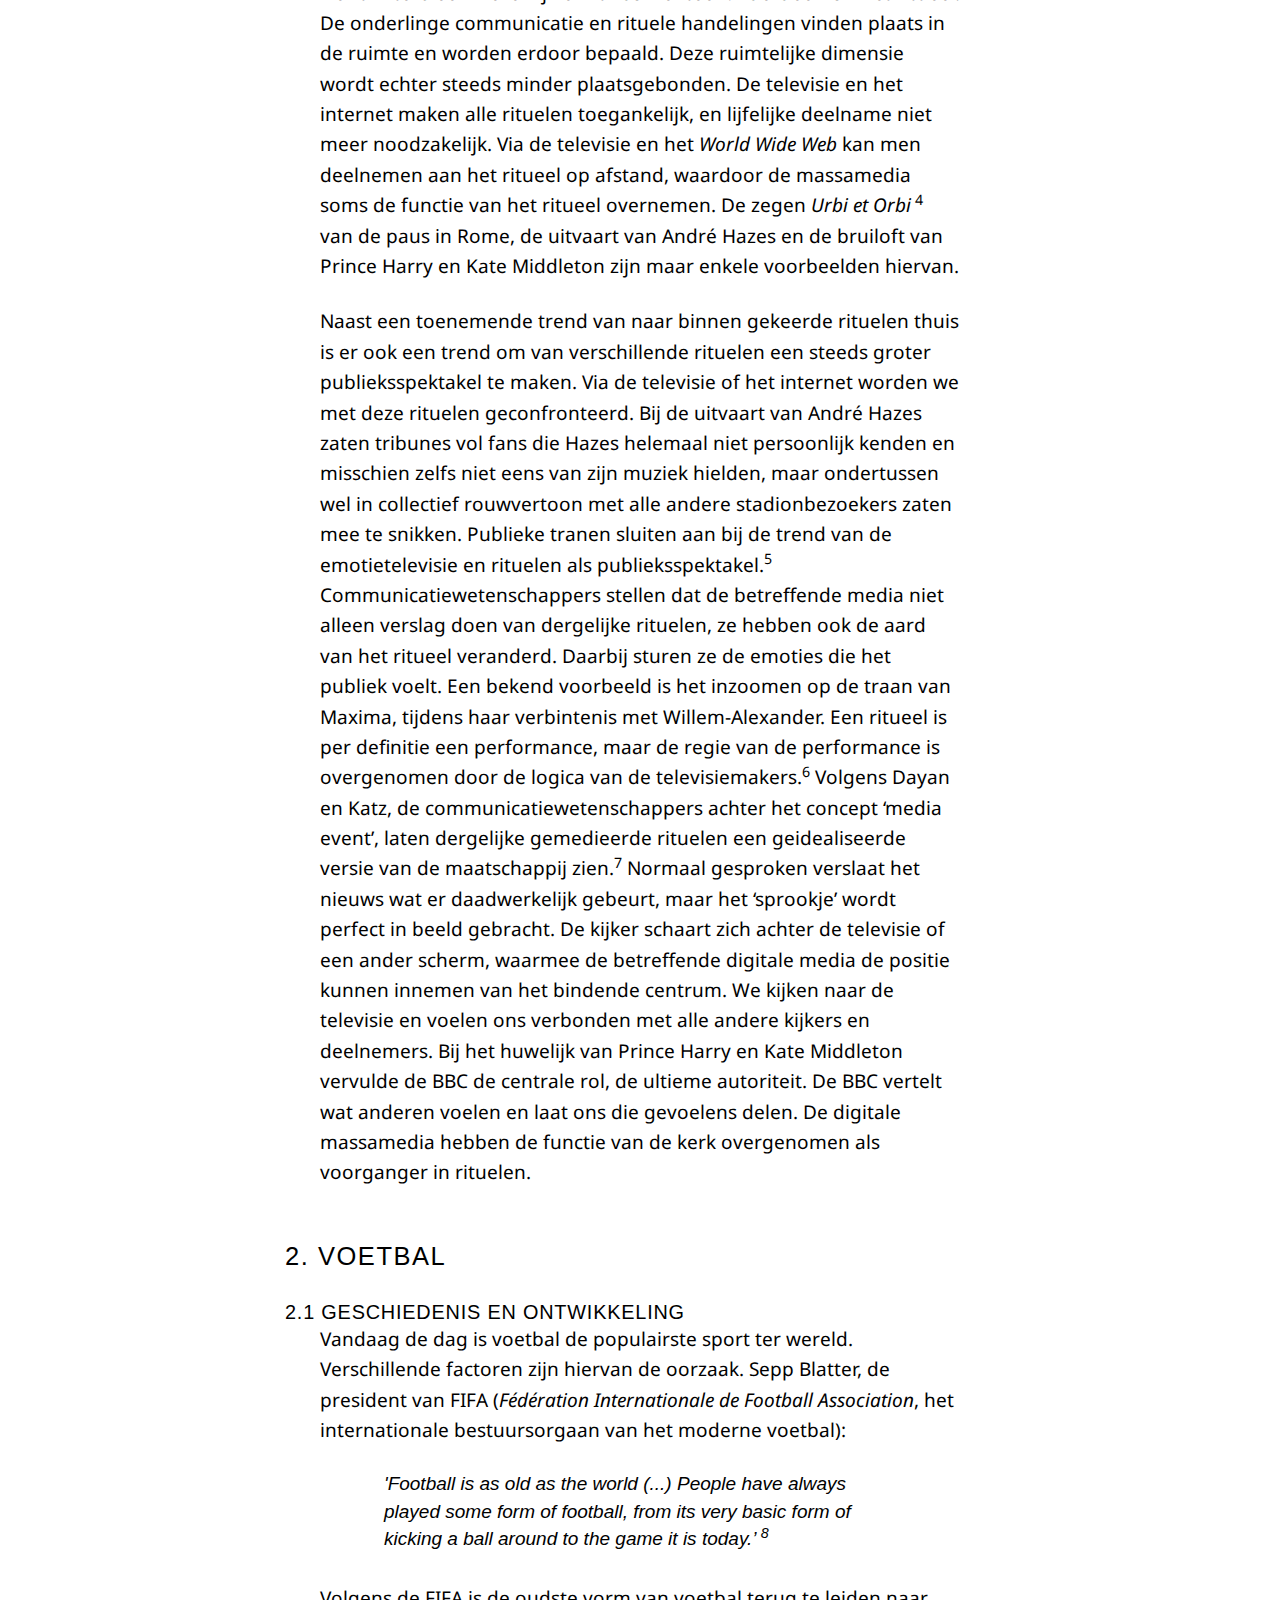
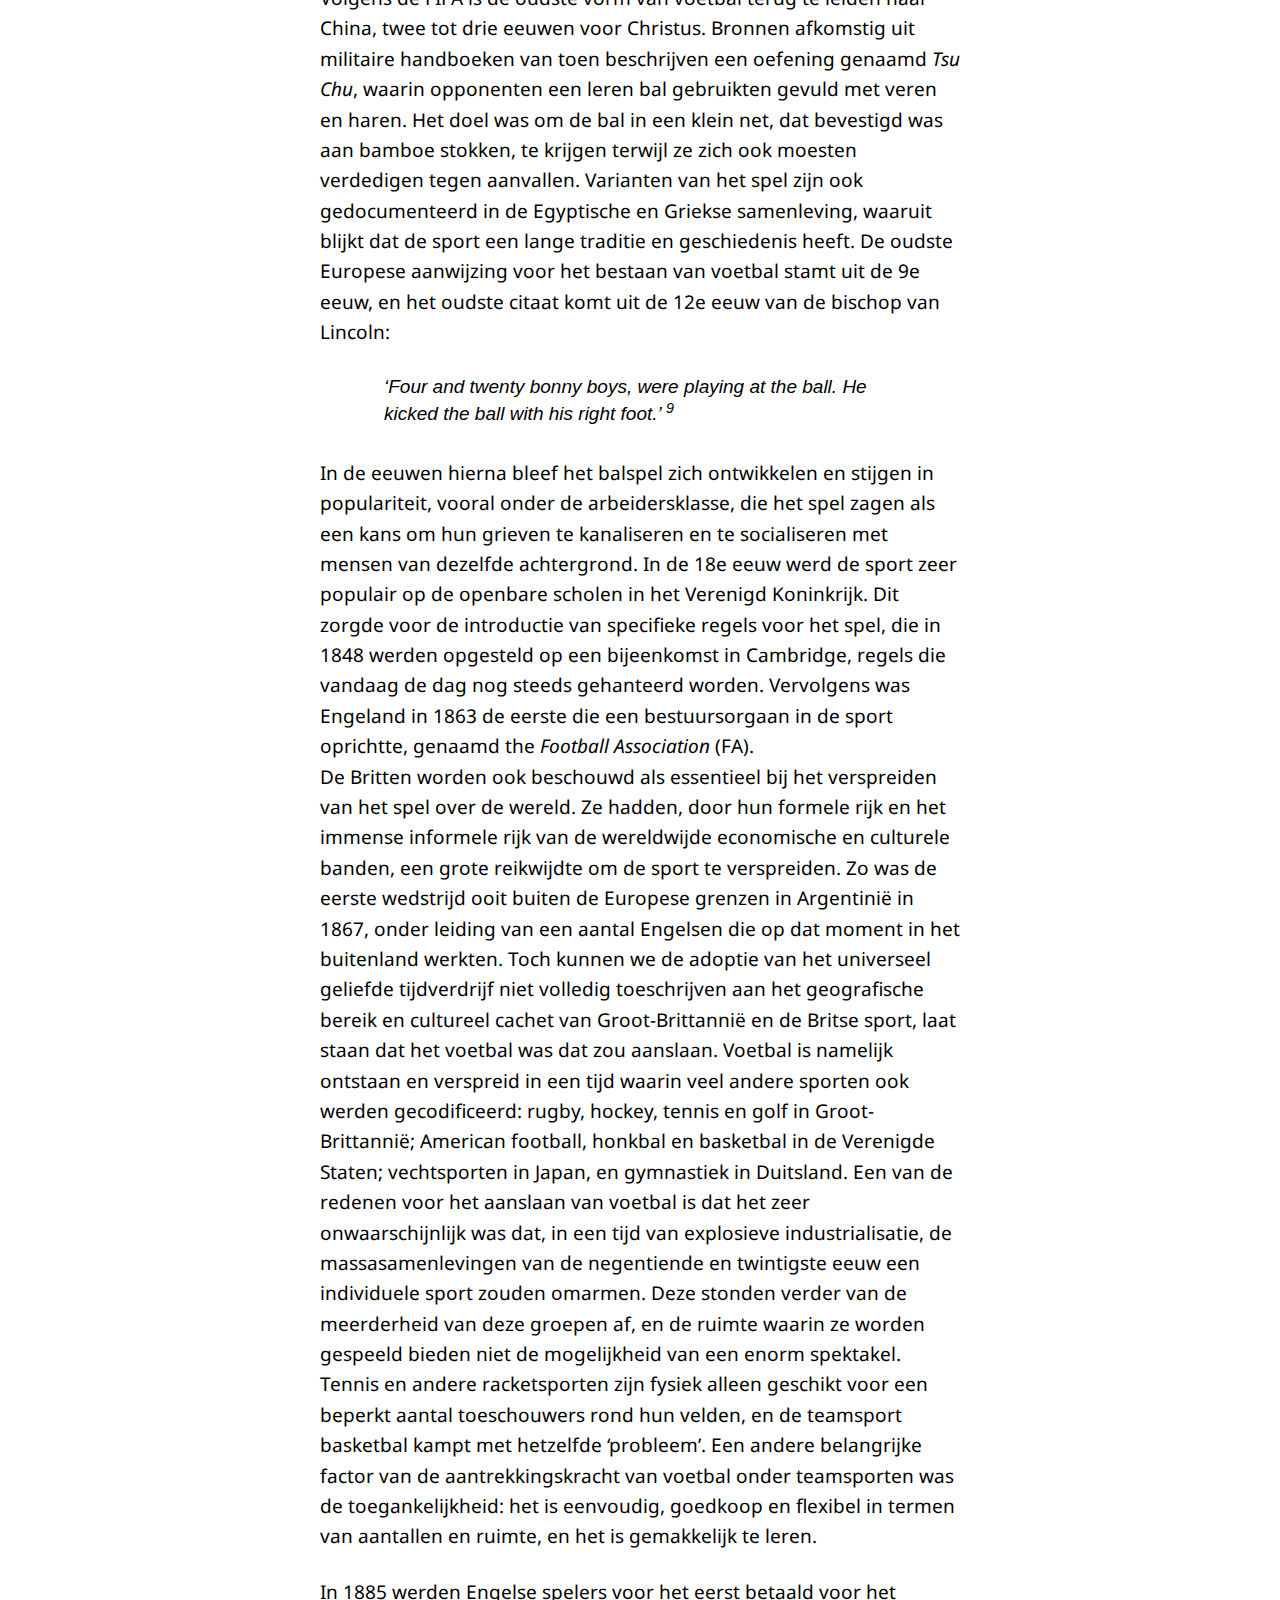
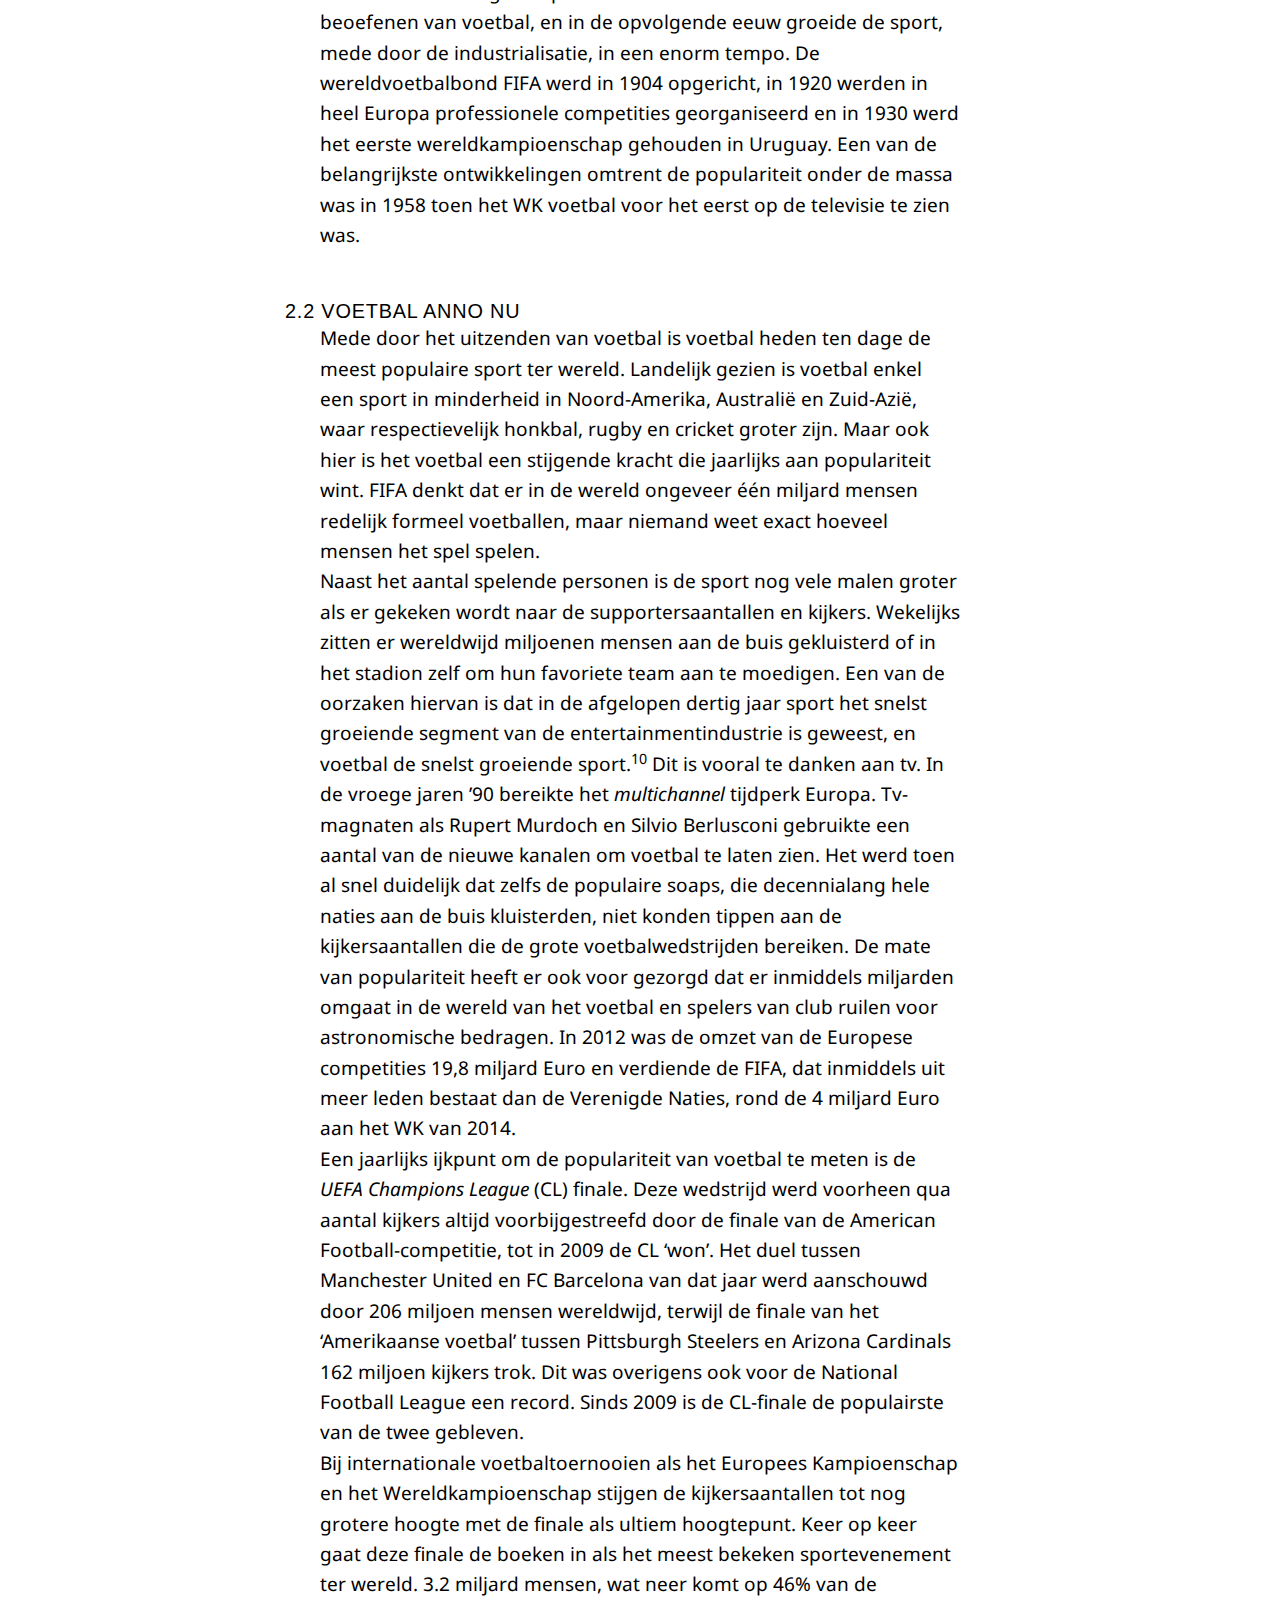
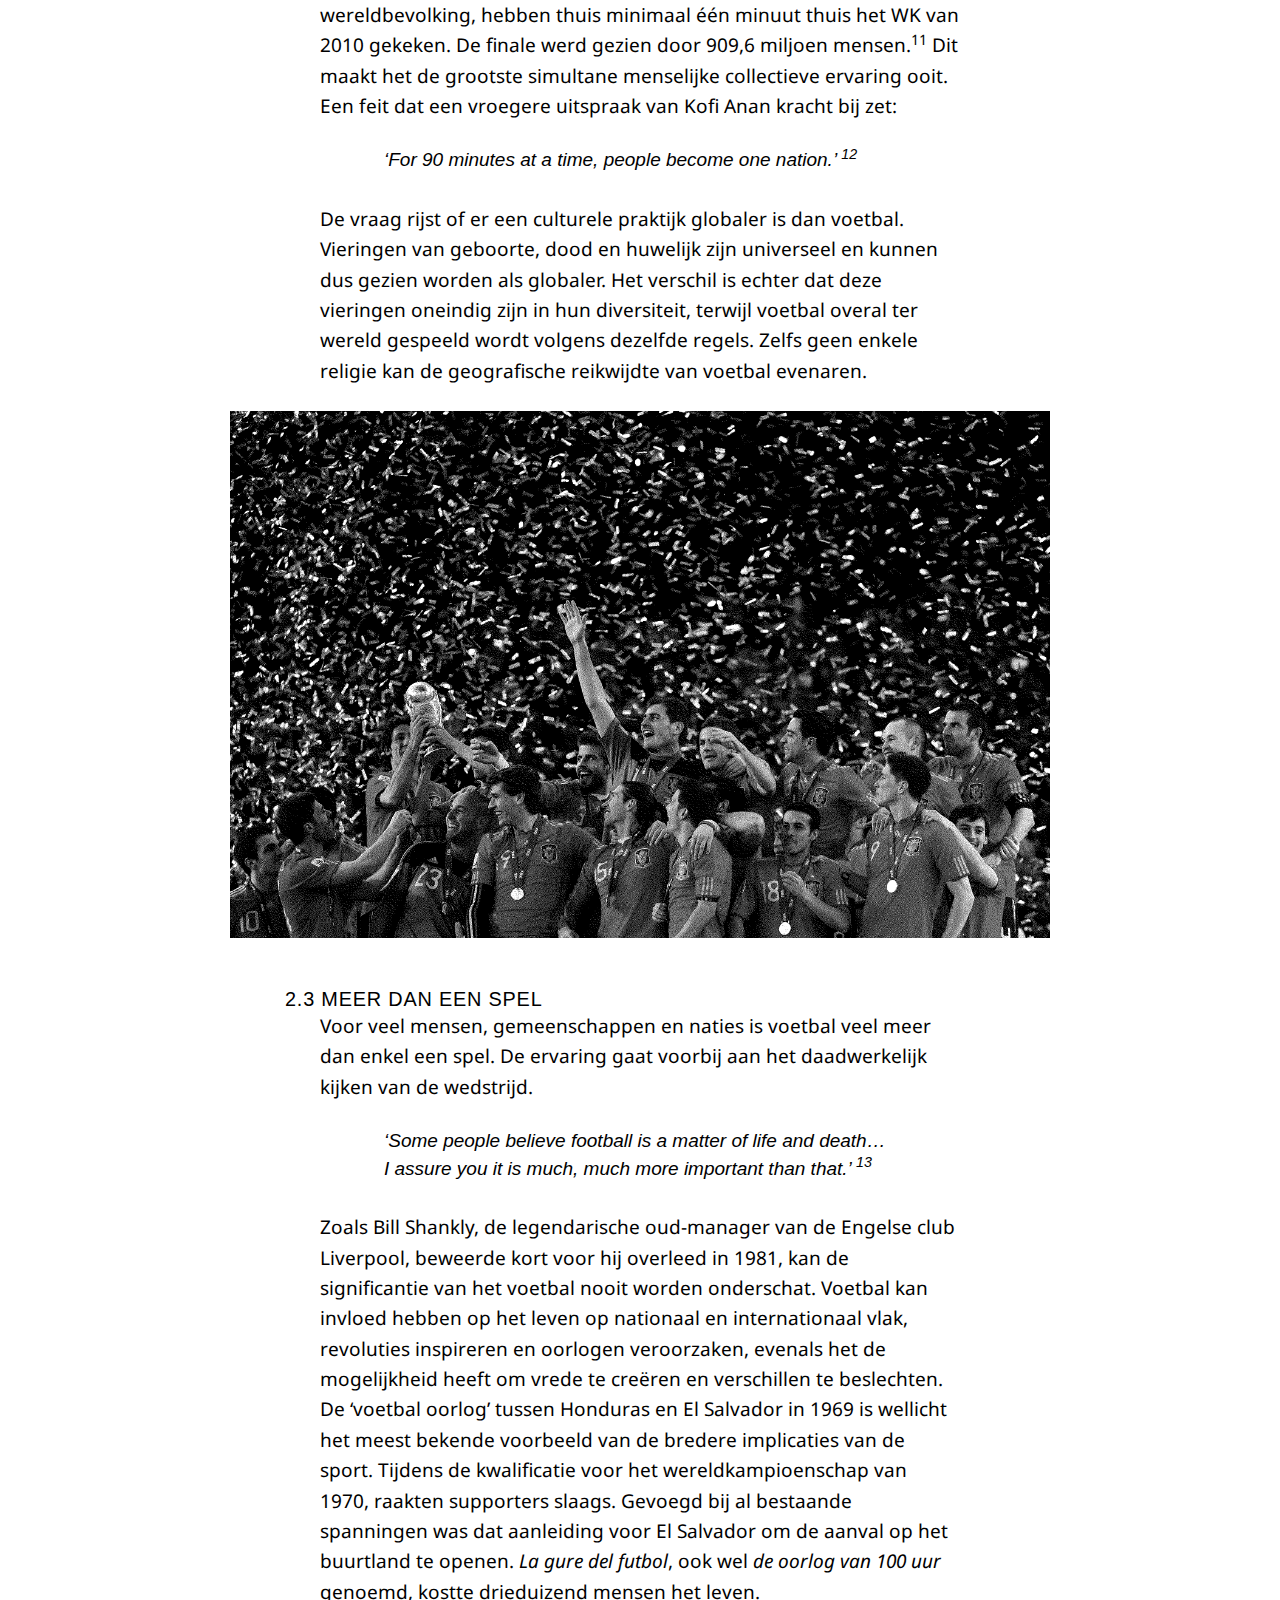
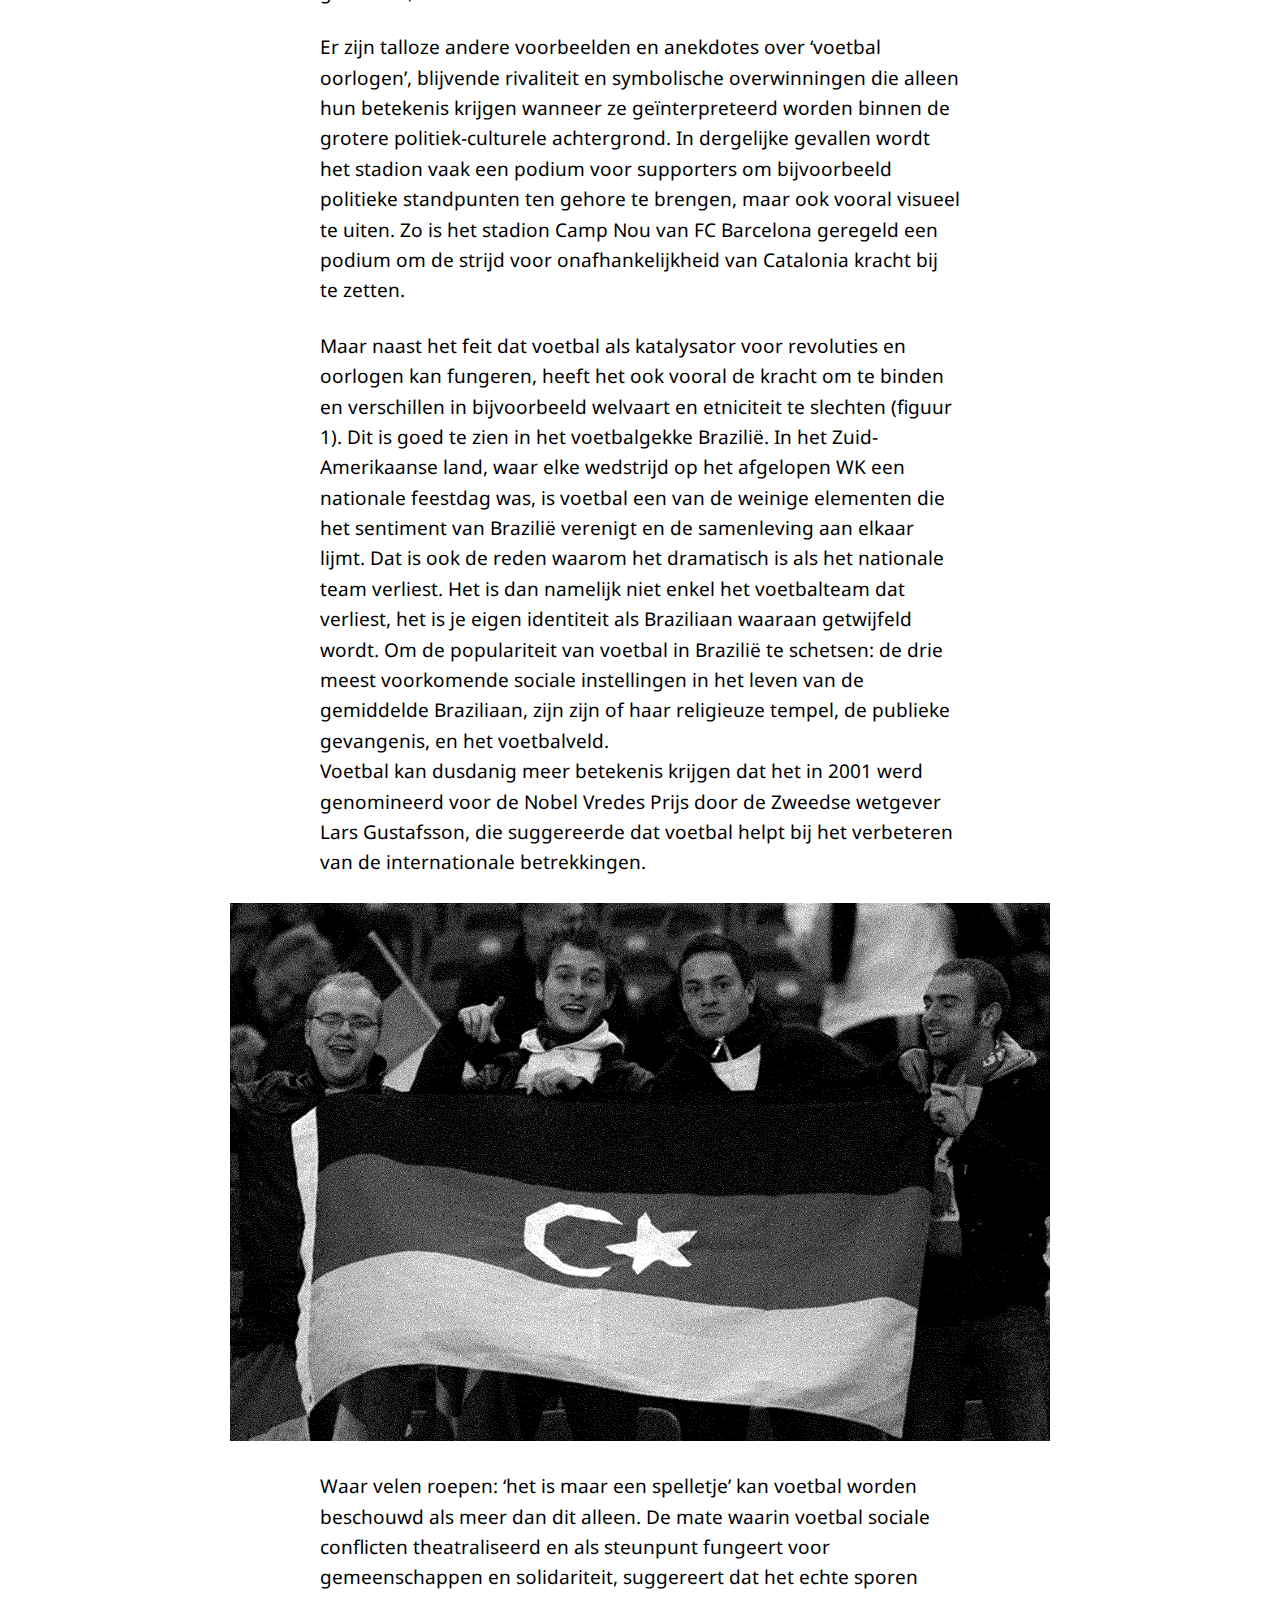
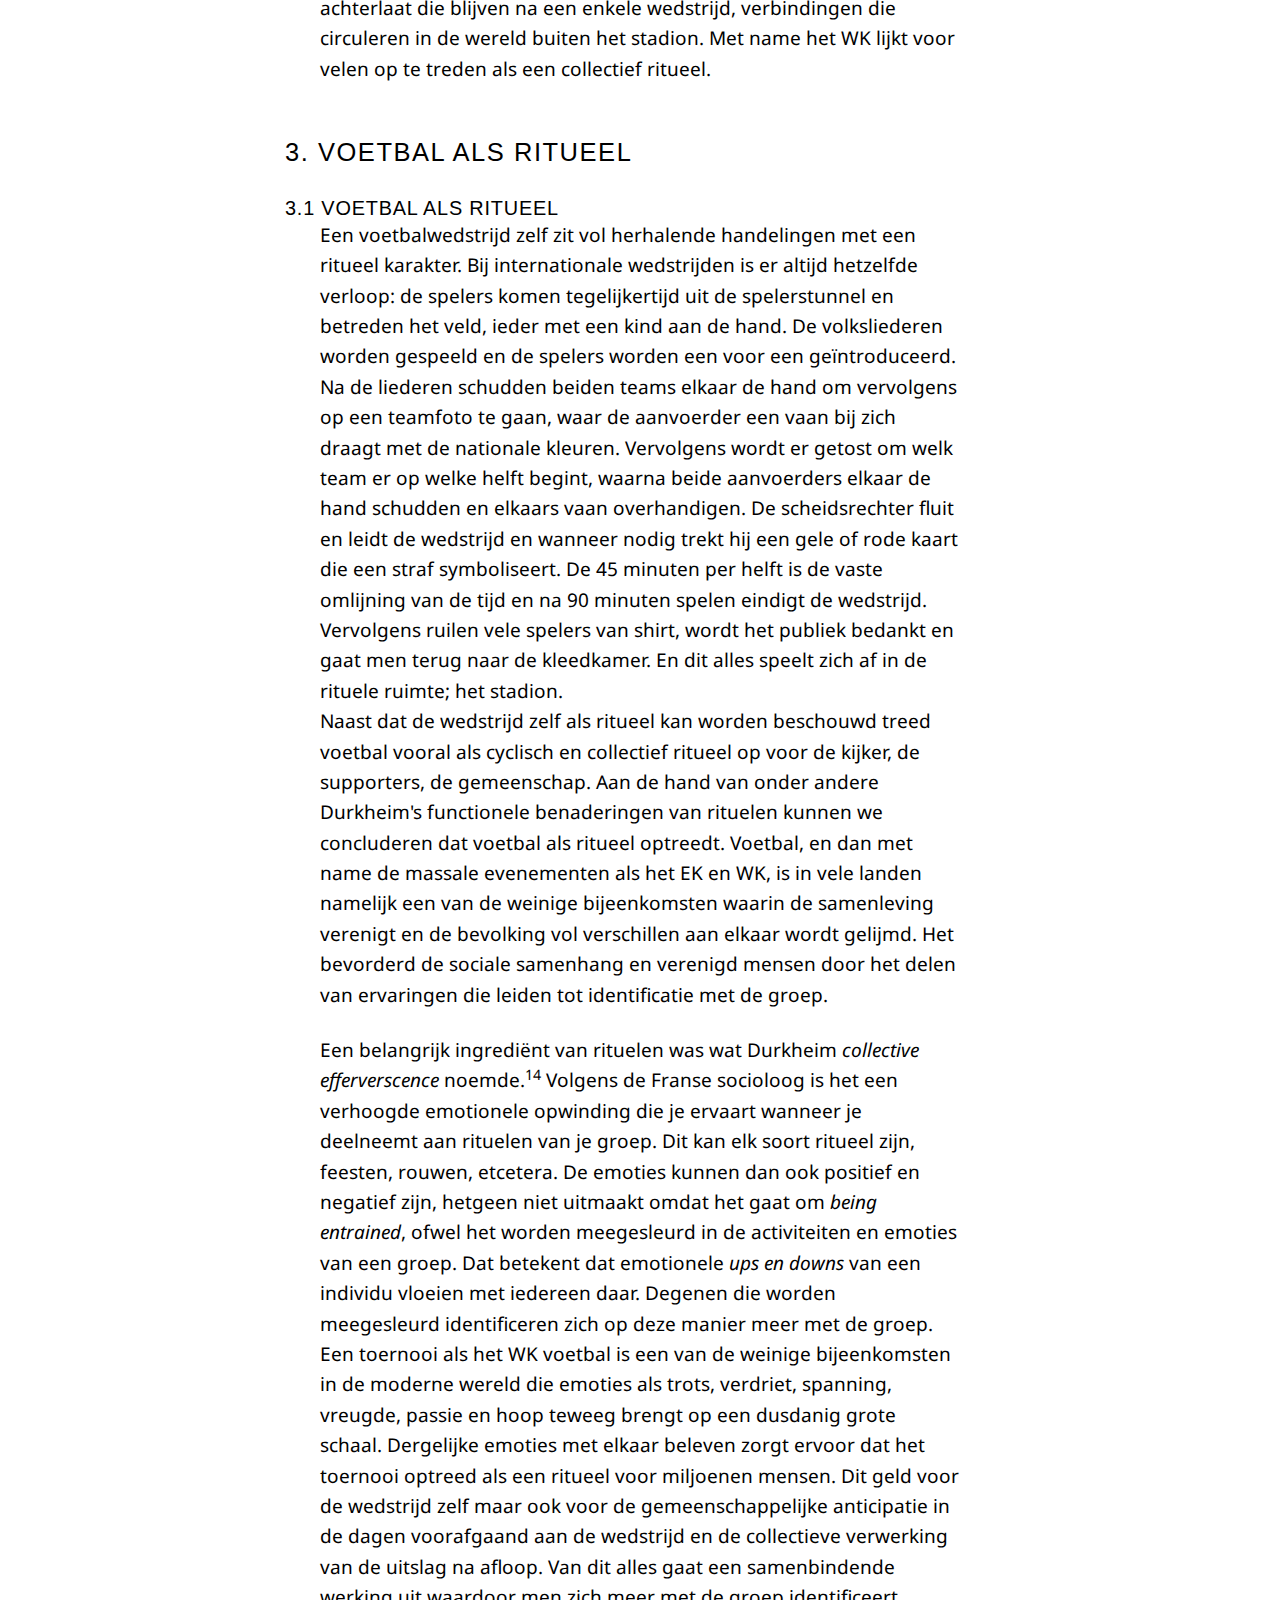
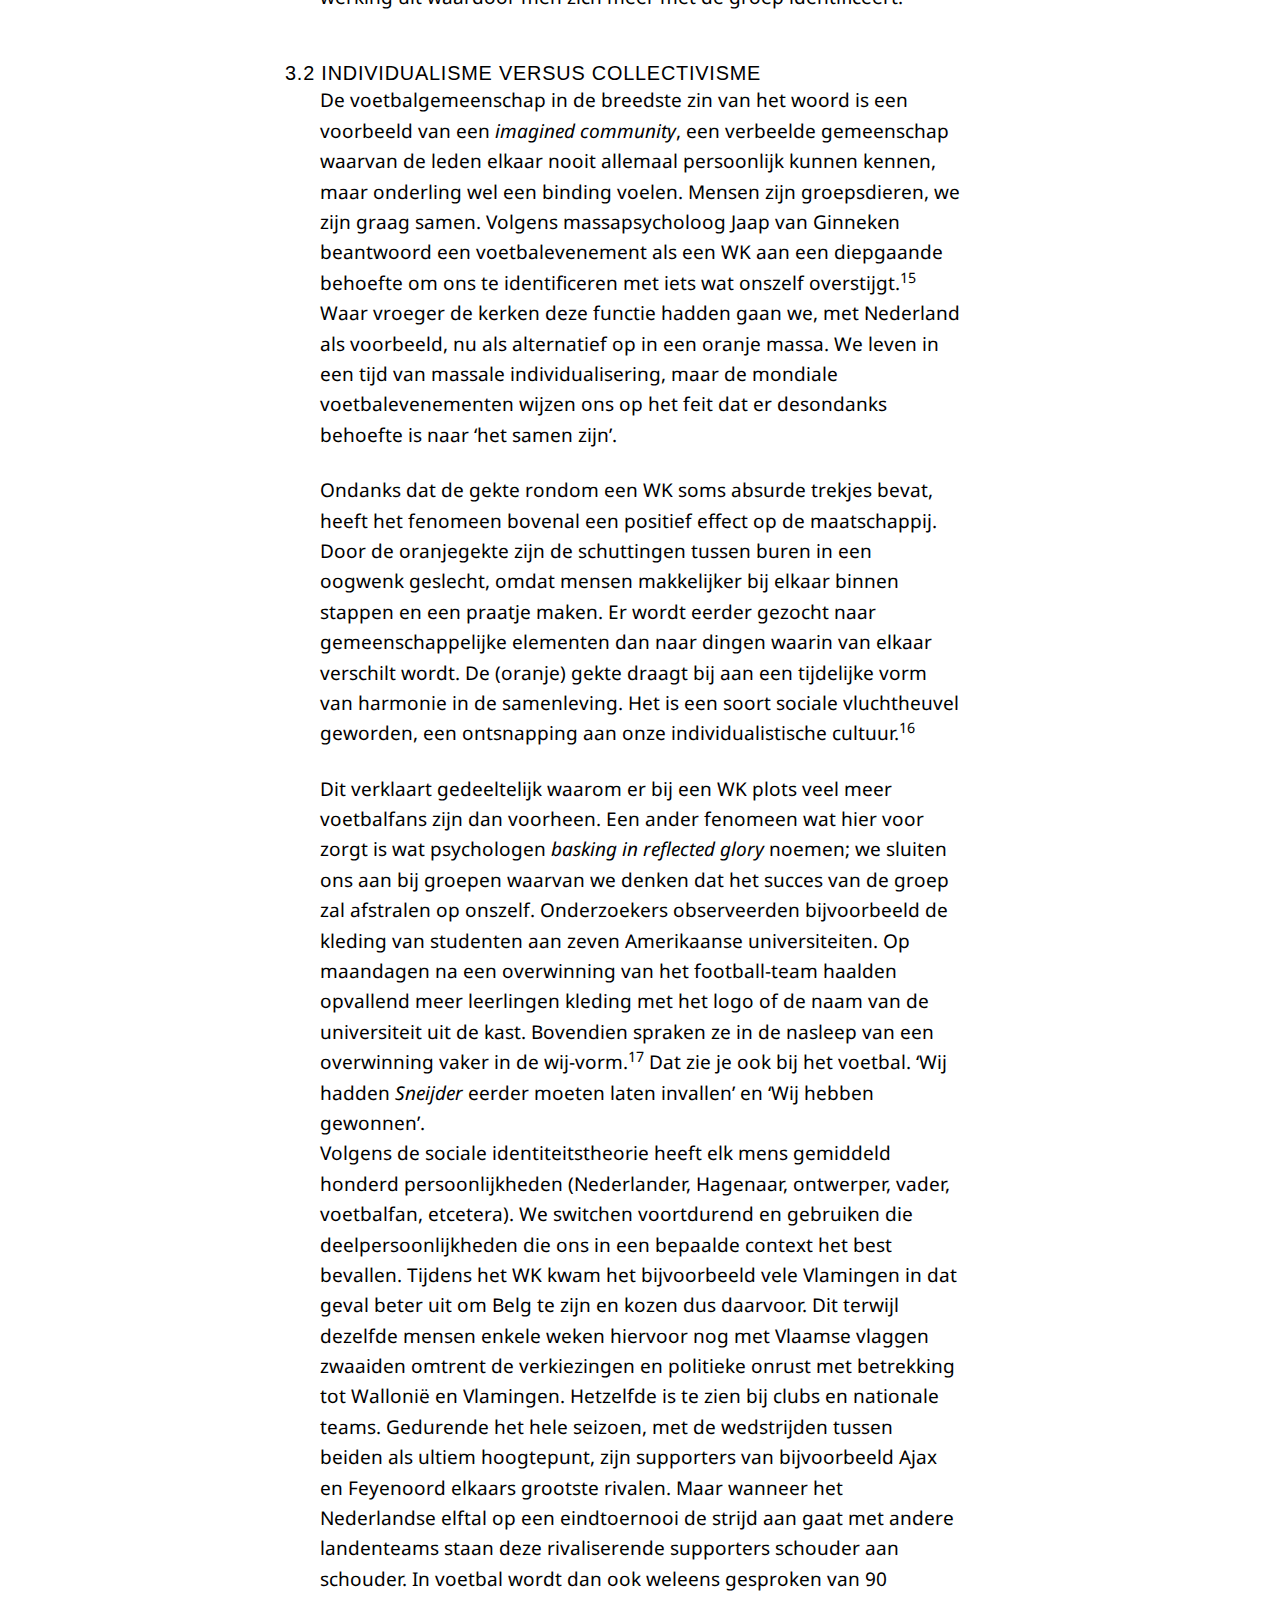
==== commit 791b7141: "Fix <img> tags markup" ====
--- a/index.html
+++ b/index.html
@@ -1,4 +1,3 @@
-
 <!DOCTYPE html>
 <html xmlns="http://www.w3.org/1999/xhtml" lang="en" xml:lang="en">
 <!-- ** see note -->
@@ -13,13 +12,18 @@
         <meta name="viewport" content="width=device-width, initial-scale=1"> <!-- This tag is important if we make a responsive site
                                                                                   see http://kabk.github.io/govt4-coding/responsive-layout.html -->
 
-        <meta name="description" content="This is where you can put a short description of the page. Google will sometimes display this, and Facebook uses it to display in a link preview.">
+        <meta name="description" content="What causes a sport where 22 grown men chasing a ball to become a massive collective spectacle, at a time where individualism leads the dance? On the basis of the functional approach of rituals of Durkheim, I answer the question: What makes the international football events occur as a ritual for the massively participating supporters and how does this manifests itself?  +It will become clear that the experience goes beyond the actual topic of football. It's a festive phenomenon that seems empty and without consequences and it will not change your life drastically, though it will blur boundaries, eliminate discrepancies, unite societies, often expressed through a uniform look. Behind that sameness is a need that society barely provide us.">
         
         <!-- The following metadata can be useful for archiving -->
         
         <meta property="dc:creator" content="Menno de Bruijn">
         <meta property="dc:created" content="2014-11-17T00:00:00Z">
         <meta property="dc:modified" content="2014-11-20T00:00:00Z">
+        
+        <meta property="og:title" content="The most important side issue in the world - Football as a ritual" /><!-- The title that appears on Facebook-->
+        <meta property="dc:title" content="The most important side issue in the world - Football as a ritual" /><!-- Specify the title with the Dublin Core Metadata standard for archival purposes-->
+
         
         <link rel="shortcut icon" href="favicon.ico">
         
@@ -183,7 +187,7 @@
 <p>De vraag rijst of er een culturele praktijk globaler is dan voetbal. Vieringen van geboorte, dood en huwelijk zijn universeel en kunnen dus gezien worden als globaler. Het verschil is echter dat deze vieringen oneindig zijn in hun diversiteit, terwijl voetbal overal ter wereld gespeeld wordt volgens dezelfde regels. Zelfs geen enkele religie kan de geografische reikwijdte van voetbal evenaren. 
  </p>
  
- <img> <img src="images/5.png"</img>
+ <img src="images/5.png" />
 				
 				<h3>2.3 Meer dan een spel </h3>
 				<p>Voor veel mensen, gemeenschappen en naties is voetbal veel meer dan enkel een spel. De ervaring gaat voorbij aan het daadwerkelijk kijken van de wedstrijd. </p>
@@ -198,7 +202,7 @@
 <p>Maar naast het feit dat voetbal als katalysator voor revoluties en oorlogen kan fungeren, heeft het ook vooral de kracht om te binden en verschillen in bijvoorbeeld welvaart en etniciteit te slechten (figuur 1). Dit is goed te zien in het voetbalgekke Brazilië. In het Zuid-Amerikaanse land, waar elke wedstrijd op het afgelopen WK een nationale feestdag was, is voetbal een van de weinige elementen die het sentiment van Brazilië verenigt en de samenleving aan elkaar lijmt. Dat is ook de reden waarom het dramatisch is als het nationale team verliest. Het is dan namelijk niet enkel het voetbalteam dat verliest, het is je eigen identiteit als Braziliaan waaraan getwijfeld wordt. Om de populariteit van voetbal in Brazilië te schetsen: de drie meest voorkomende sociale instellingen in het leven van de gemiddelde Braziliaan, zijn zijn of haar religieuze tempel, de publieke gevangenis, en het voetbalveld. <br/>
 Voetbal kan dusdanig meer betekenis krijgen dat het in 2001 werd genomineerd voor de Nobel Vredes Prijs door de Zweedse wetgever Lars Gustafsson, die suggereerde dat voetbal helpt bij het verbeteren van de internationale betrekkingen.</p>
 
-<img> <img src="images/1.png"</img>
+<img src="images/1.png" />
 
 <p>Waar velen roepen: ‘het is maar een spelletje’ kan voetbal worden beschouwd als meer dan dit alleen. De mate waarin voetbal sociale conflicten theatraliseerd en als steunpunt fungeert voor gemeenschappen en solidariteit, suggereert dat het echte sporen achterlaat die blijven na een enkele wedstrijd, verbindingen die circuleren in de wereld buiten het stadion. Met name het WK lijkt voor velen op te treden als een collectief ritueel. 
 
@@ -238,7 +242,7 @@
 
 <p>Het uniform kleden en gebruik maken van de symbolen gebeurd dus als gemeenschap. Toch blijft het een performatieve daad van een individu zelf, ingebed in het grotere geheel van het functionele ritueel. Vanaf een afstand vormt de massa in een stadion of een publieke ruimte een geheel. Dit beeld veranderd wanneer er wordt ingezoomd op de groep, dan blijkt dat de massa toeschouwers een veelheid van individuen is die zich zowel als individu en als collectief presenteren. Een <i>tifo</i><a href="#fn23" name="fr23"><sup>23</sup></a> in een stadion laat dit op een letterlijke manier heel duidelijk zien. Elk individu houdt een gekleurd stuk papier boven het hoofd die individueel enkel een kleur zijn. Van een afstand toont dit echter een collectief beeld of tekst (figuur 2).</p>
 
-<img> <img src="images/2.png"</img>
+<img src="images/2.png" />
 
 <p>Thomas Quartair stelt dat rituelen vaak handelingen zijn die op het eerste gezicht nergens toe dienen:</p>
 
@@ -251,9 +255,9 @@
 Geschiedenis kan ook veel invloed hebben op het versterken van het nationalistische gevoel, waardoor de symbolen nog meer in waarde stijgen. Bij wedstrijden als tussen Rusland en voormalige Sovjet-Unie landen is het niet enkel meer land tegen land op het veld maar ook op maatschappelijk niveau. Dit vertaalt zich in het stadion in liederen en visuele elementen als spandoeken(figuur 3), en daarbuiten excelleert dit soms in fysieke botsingen. <br/>
 De invloed van de politiek-culturele aspecten en achtergronden op wedstrijden zijn rond die van Israel wellicht het duidelijkst. Israëlische voetbalclubs voetballen mee in de Europese toernooien en het nationale team van Israel werkt zijn kwalificatiewedstrijden ook in Europa af in plaats van op het eigen continent. Vanwege politieke problemen heeft het team in vijf verschillende werelddelen gespeeld omtrent de kwalificatie voor de WK’s. Europa blijkt het enige continent waar de veiligheid van zowel spelers als supporters gegarandeerd kan worden (figuur 4).</p>
 
-<img> <img src="images/3.png"</img>
-
-<img> <img src="images/4.png"</img>
+<img src="images/3.png" />
+
+<img src="images/4.png" />
  <p>Zoals Goldblatt verwoorde: <br/>
 
@@ -367,4 +371,4 @@
     
 <!-- ** note: Normally, just <html lang="en"> would be enough, but we add some extra attributes ‘xmlns’ and ‘xml:lang’ that ePub likes,
      in case we are going to make an electronic book out of this website! -->
-</html>+</html>
